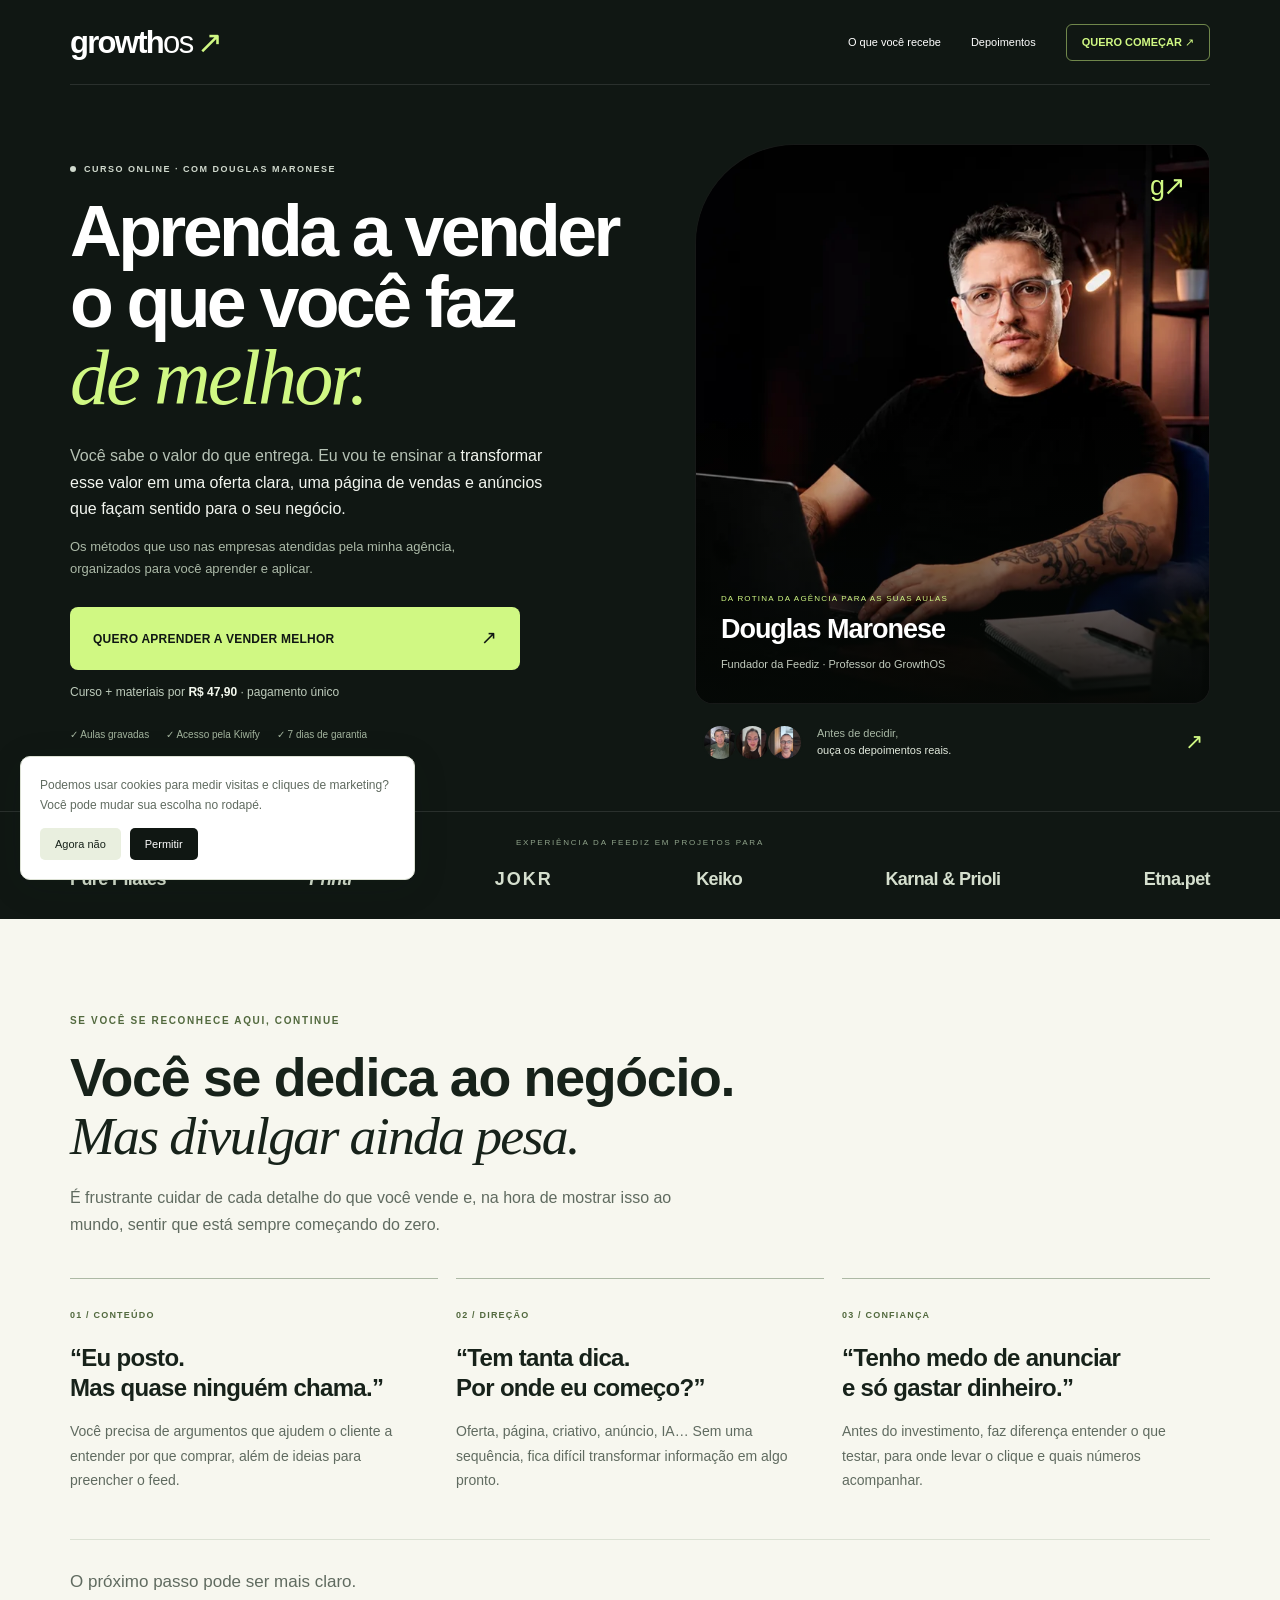
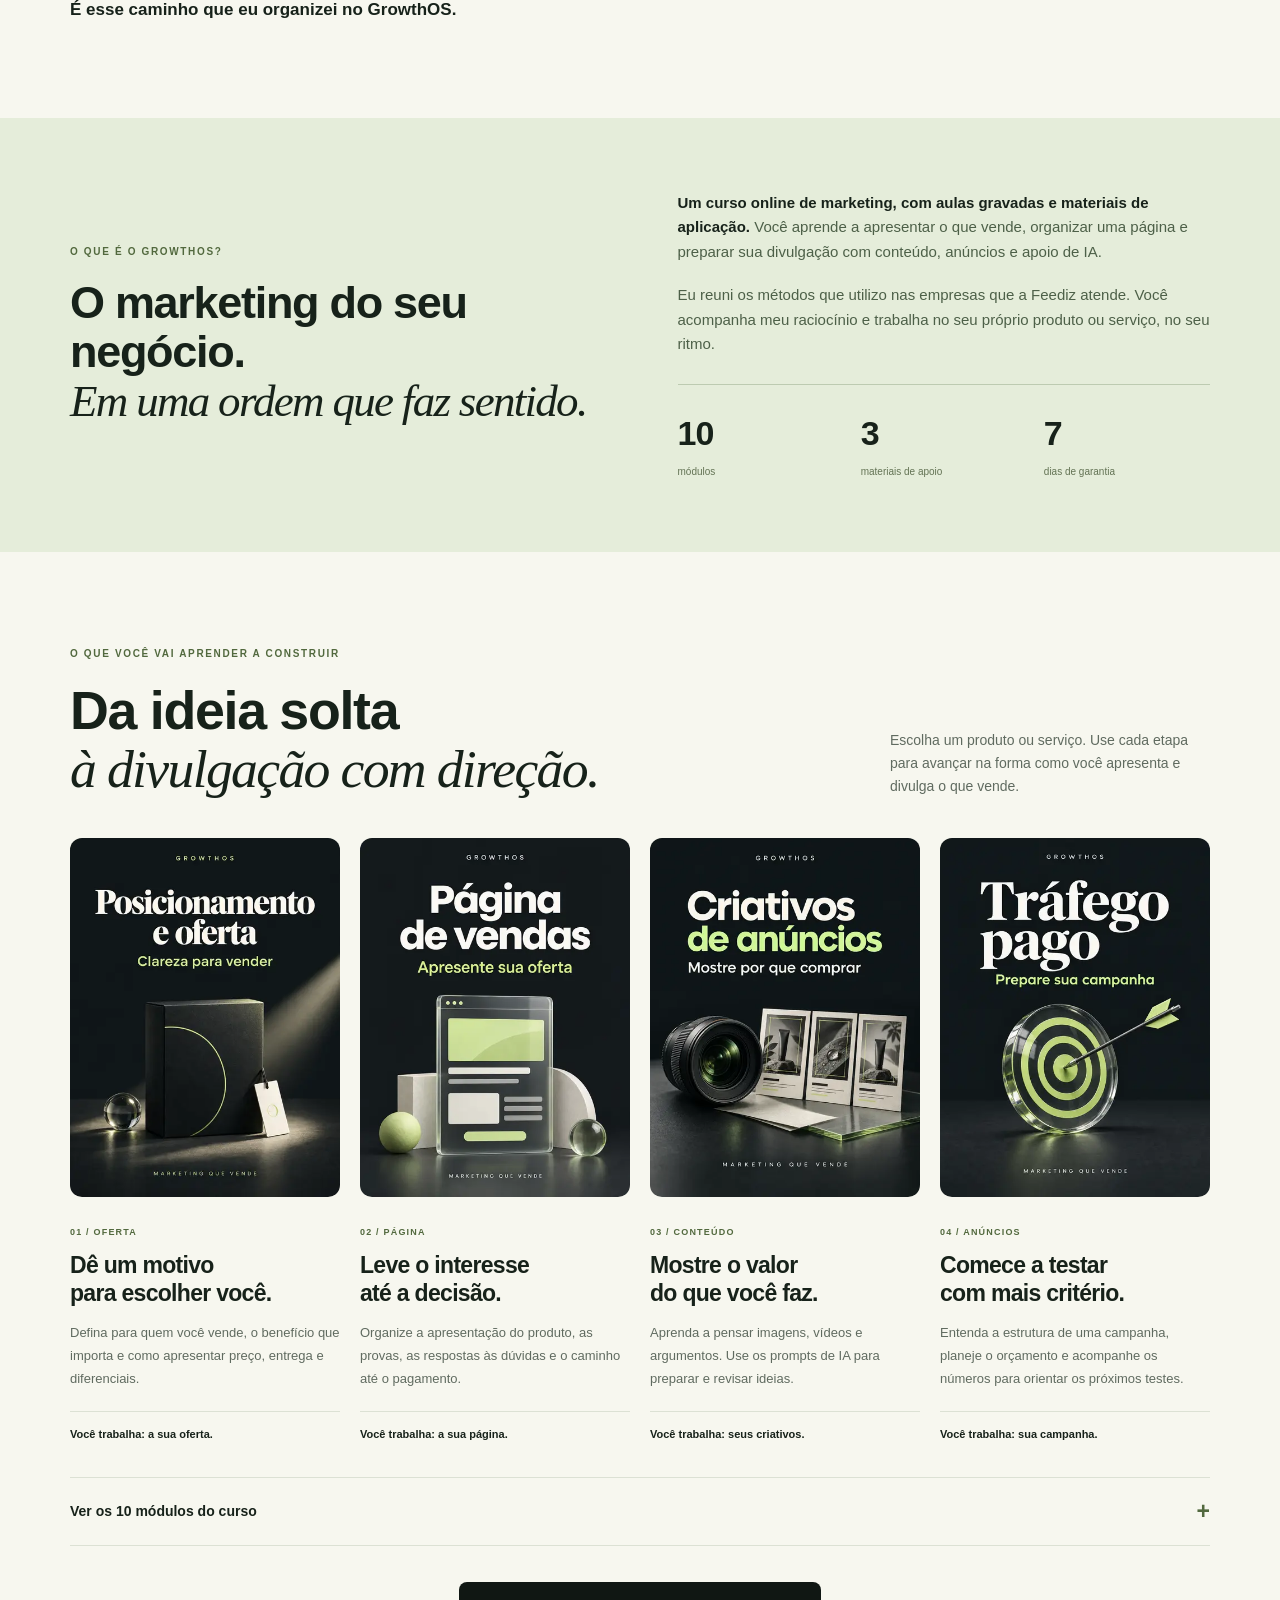
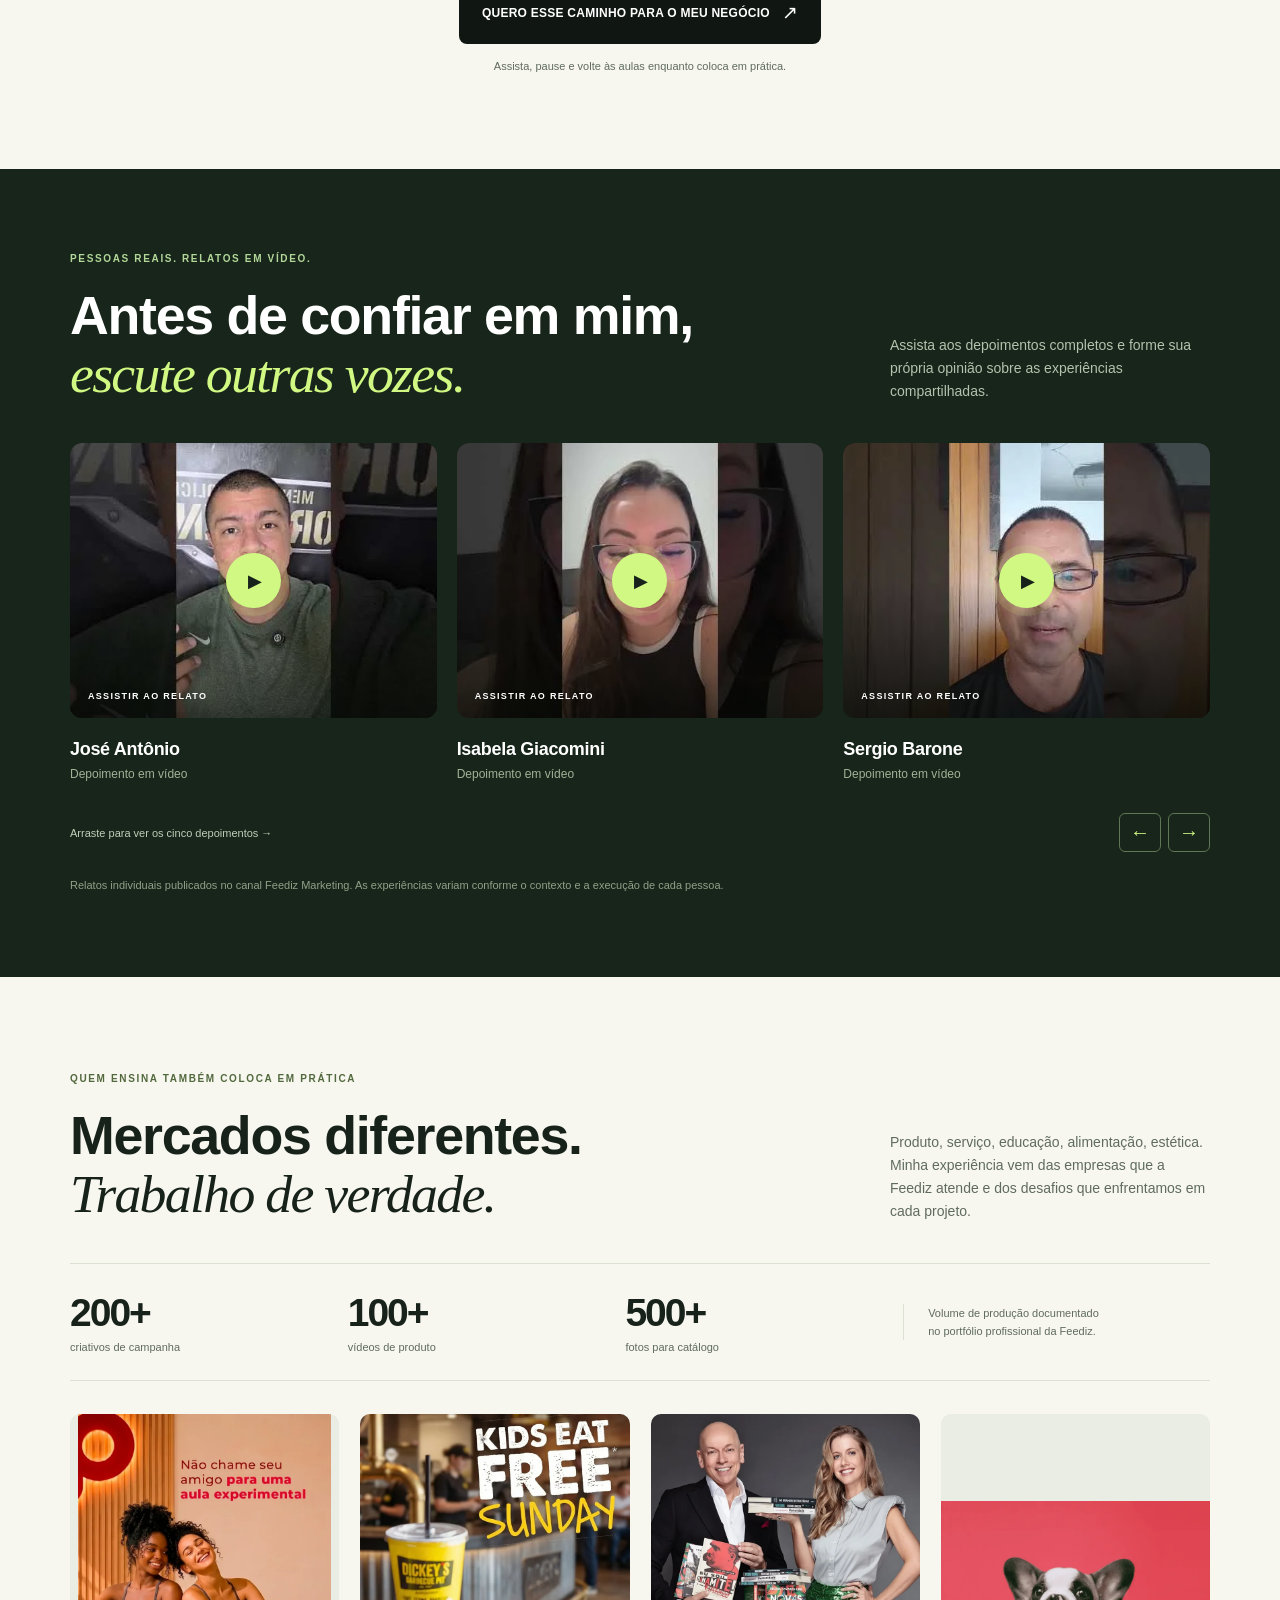
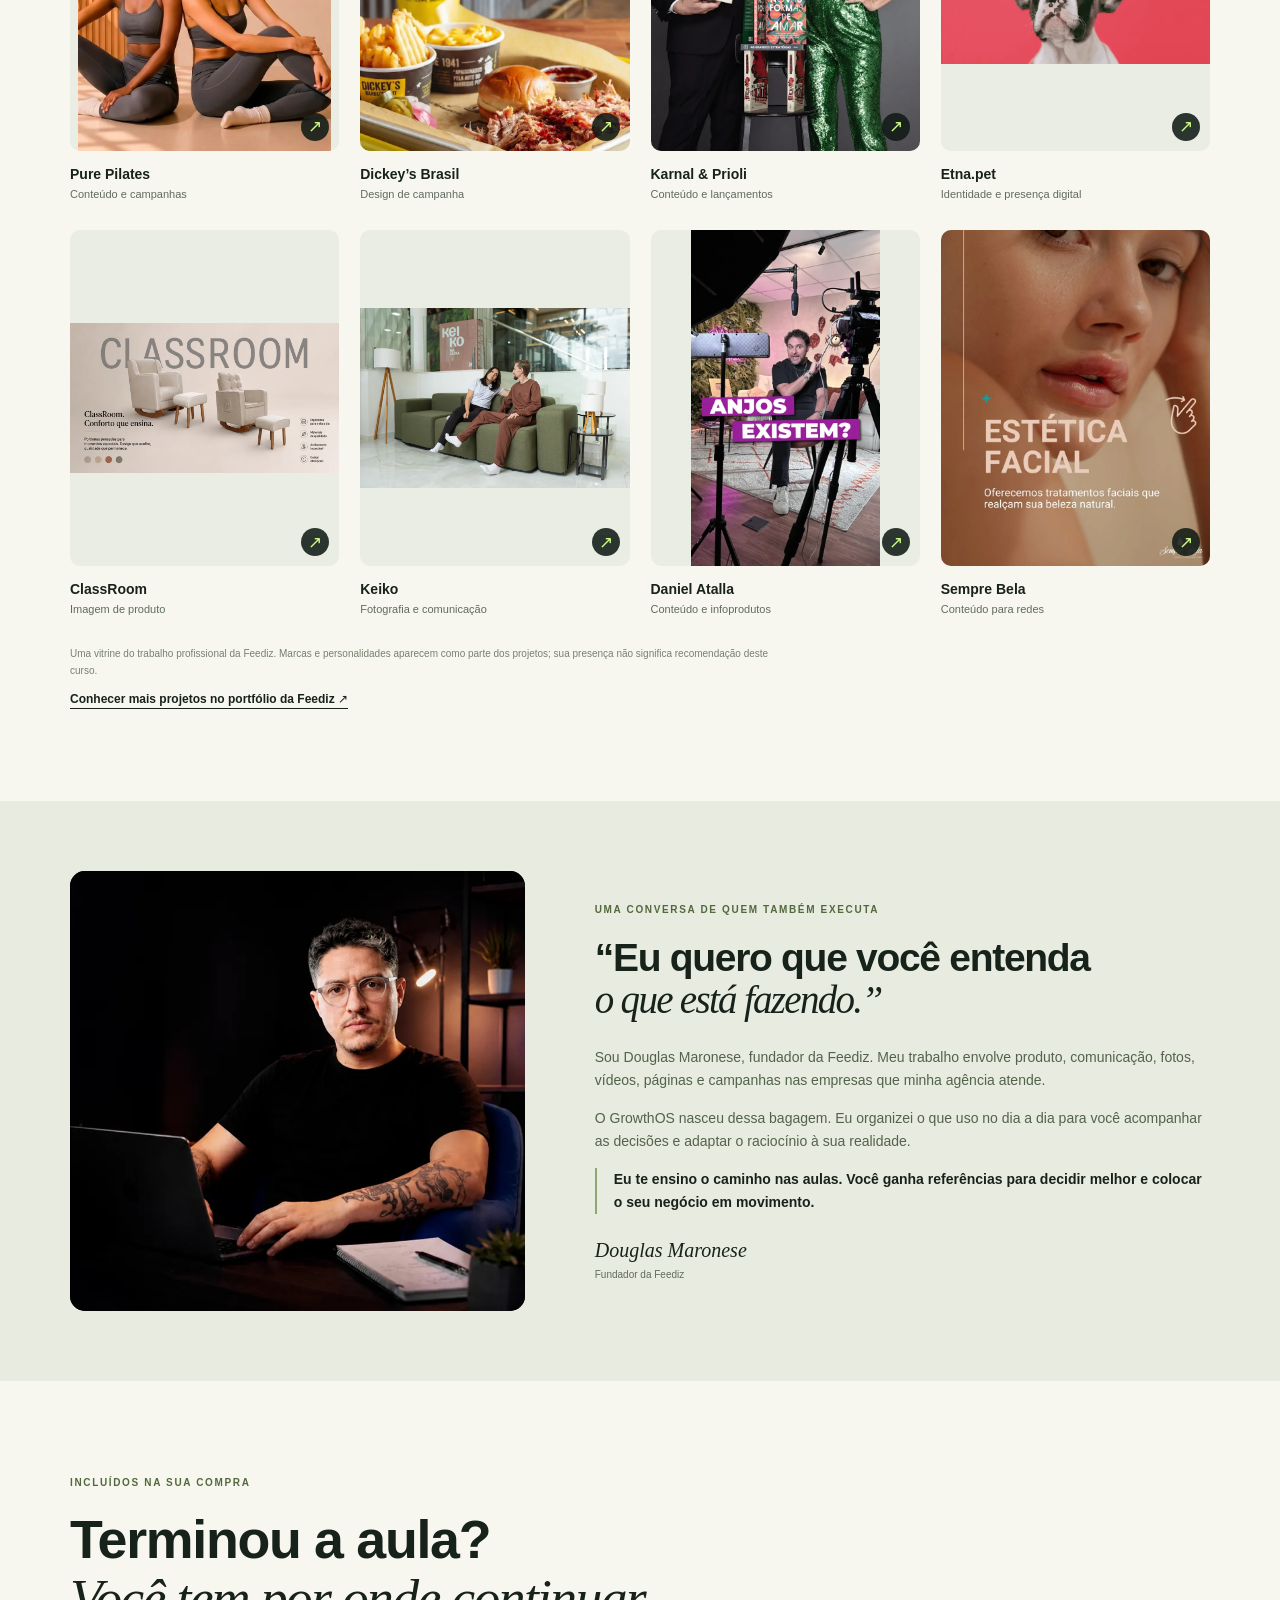
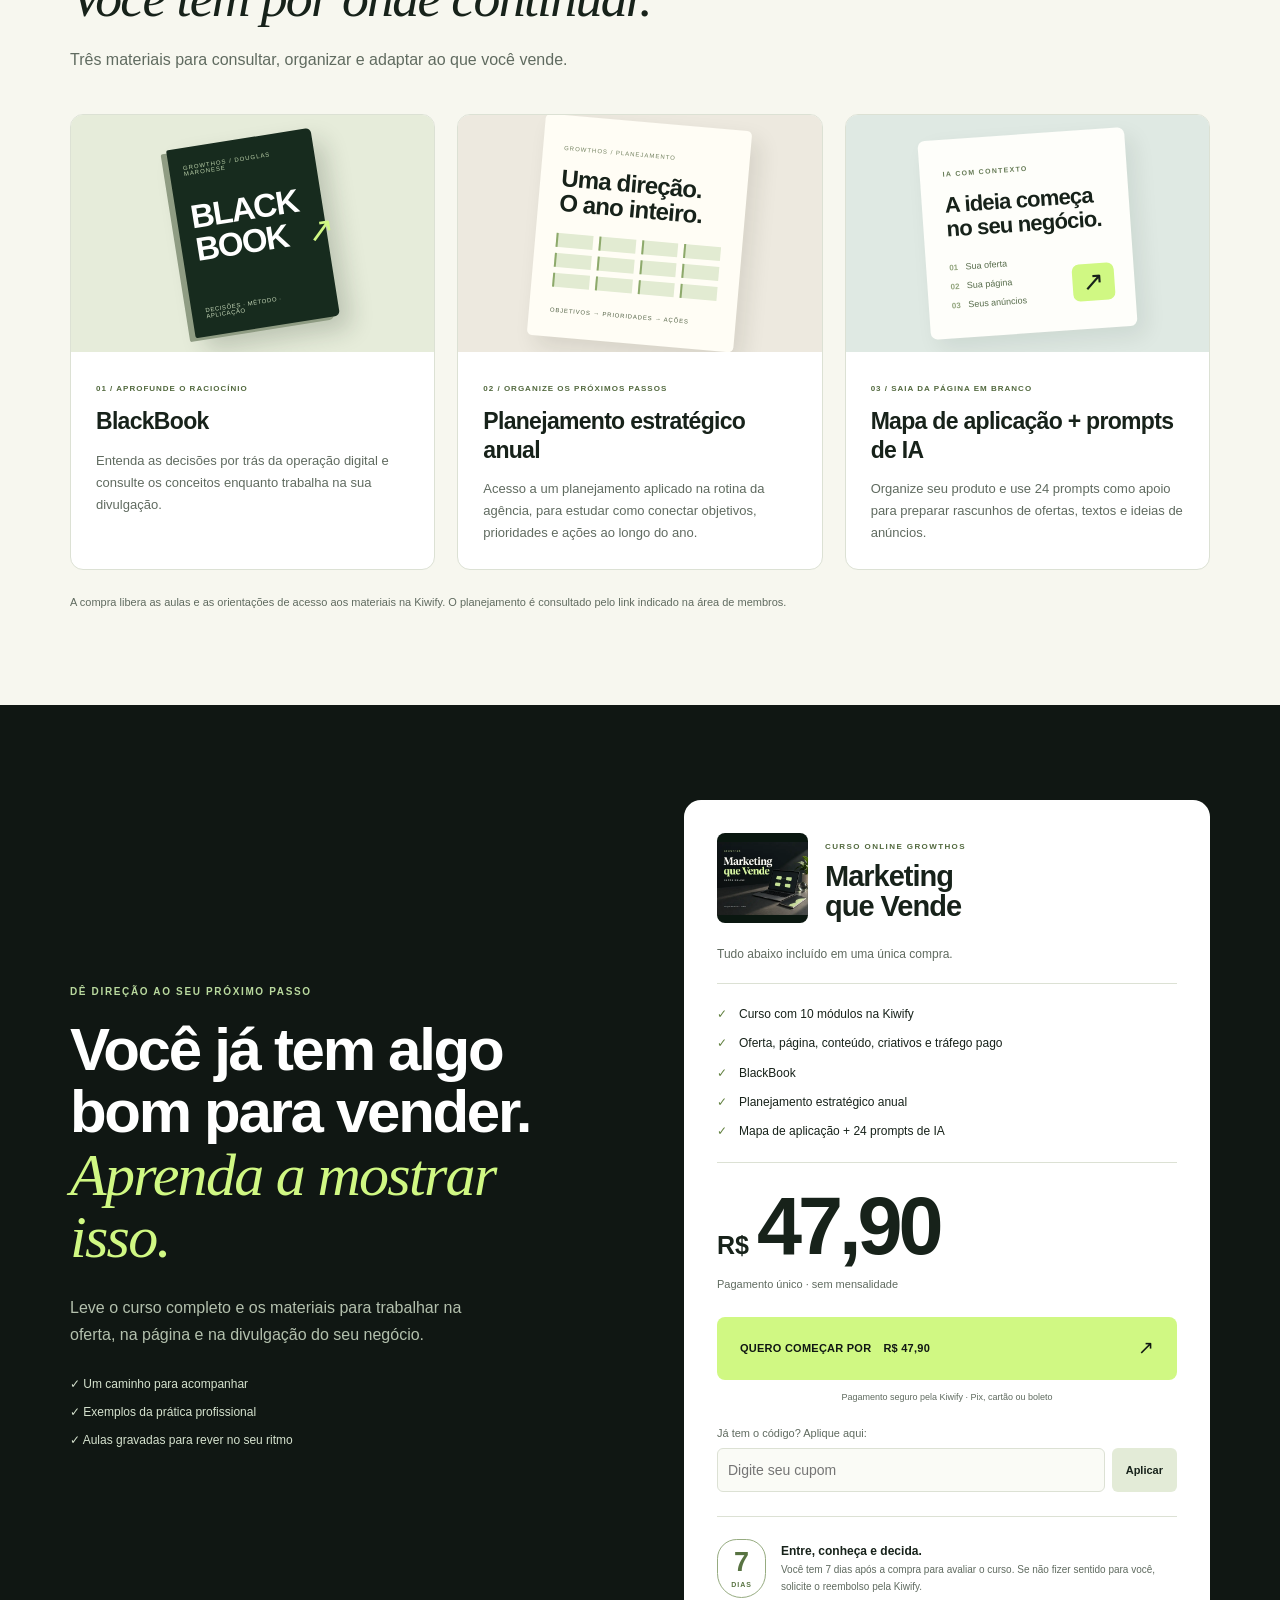
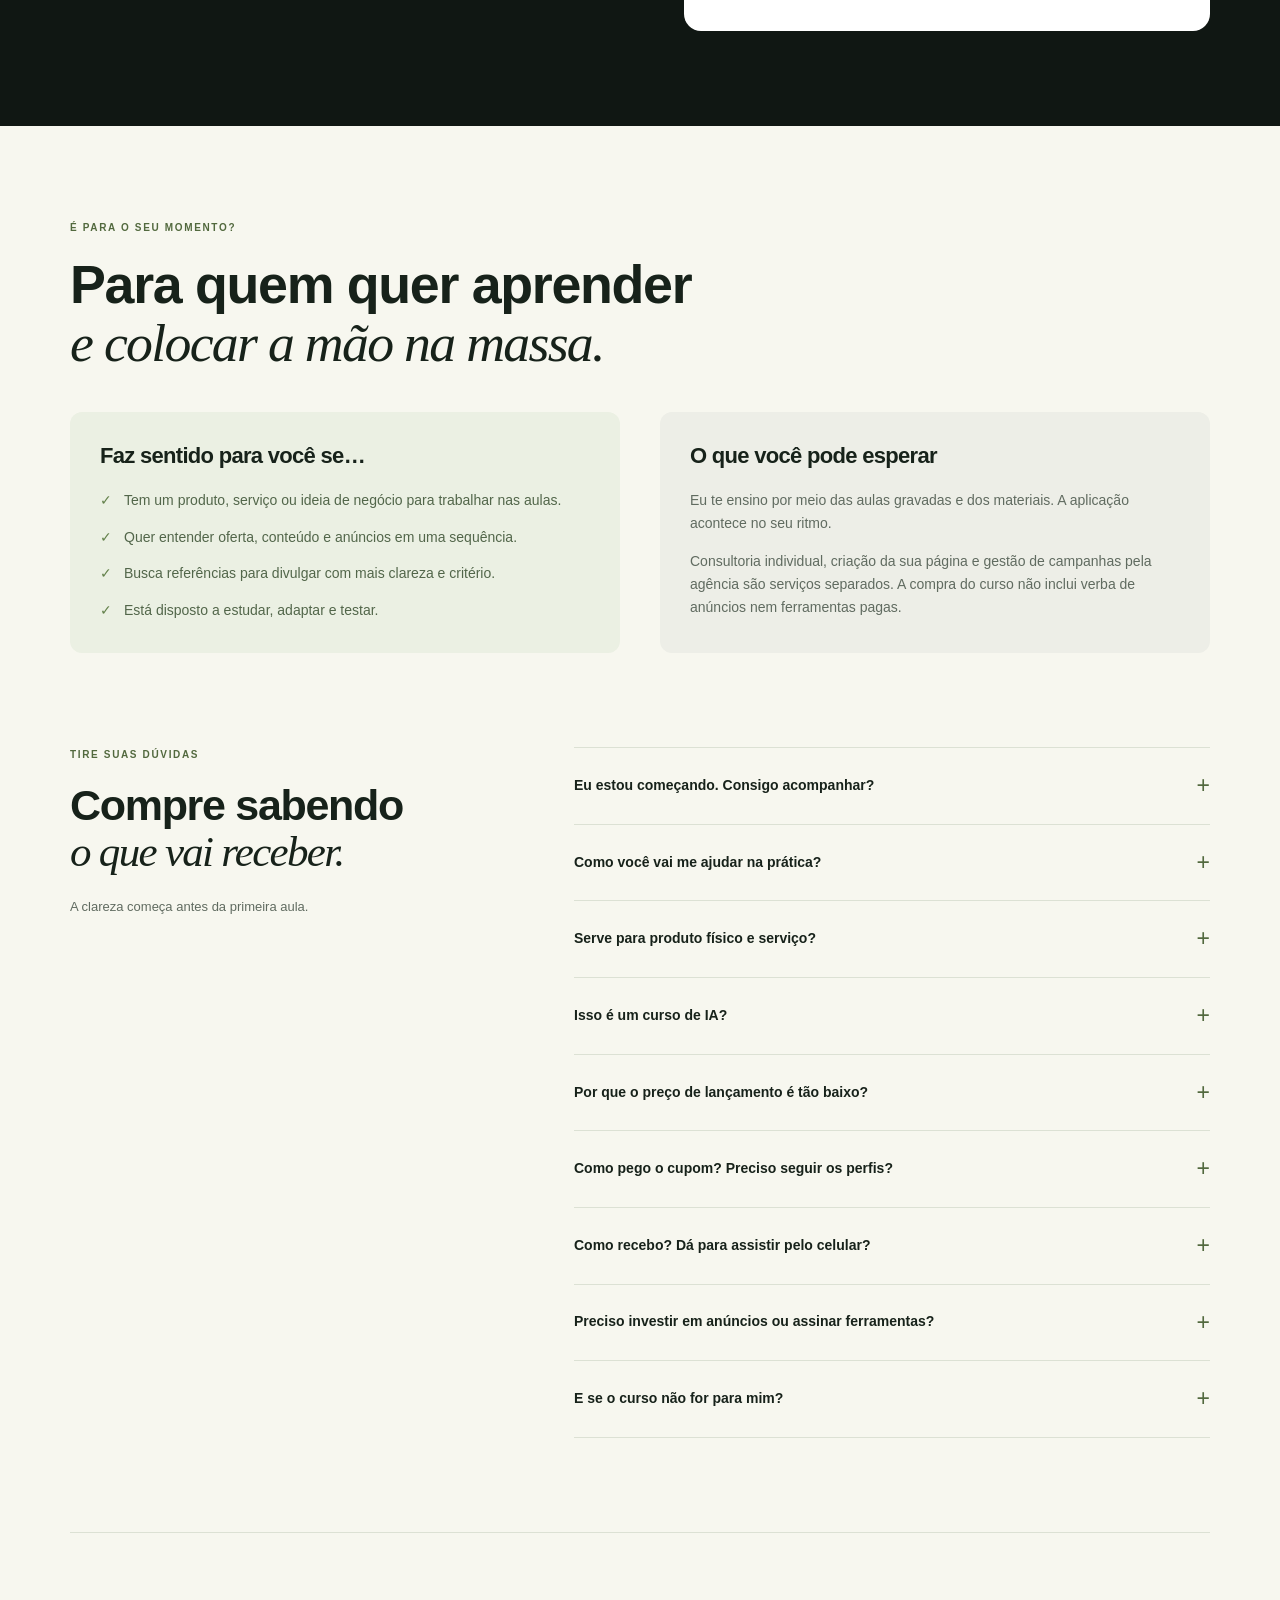
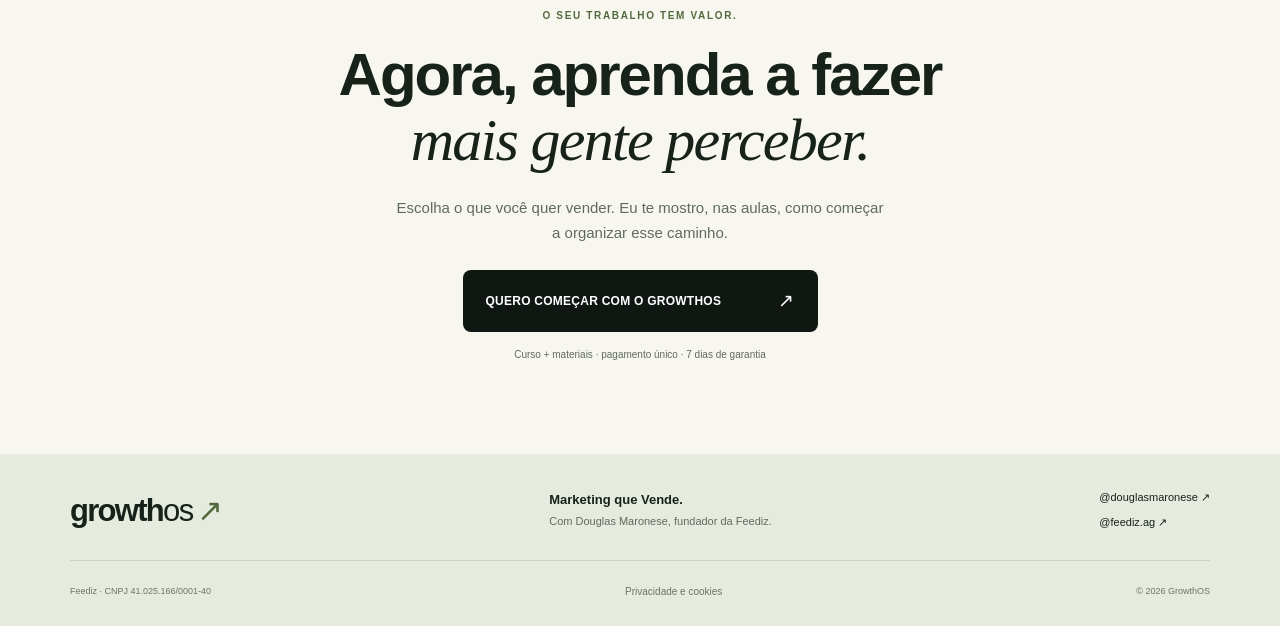
==== index.html @ 3c6d8241 "Refina oferta GrowthOS, restaura depoimentos e amplia portfólio sem expor faturamento" ====
<!doctype html>
<html lang="pt-BR">
<head>
  <meta charset="utf-8">
  <meta name="viewport" content="width=device-width,initial-scale=1,viewport-fit=cover">
  <title>GrowthOS — Marketing que Vende | Douglas Maronese</title>
  <meta name="description" content="Aprenda a vender o que você faz de melhor. Curso de marketing com Douglas Maronese: oferta, página de vendas, criativos, tráfego pago e materiais com IA.">
  <meta name="theme-color" content="#101713">
  <meta property="og:type" content="website"><meta property="og:locale" content="pt_BR">
  <meta property="og:title" content="Aprenda a vender o que você faz de melhor.">
  <meta property="og:description" content="GrowthOS: os métodos que aplico nas empresas atendidas pela Feediz, organizados em aulas e materiais para o seu negócio. Com Douglas Maronese.">
  <meta property="og:image" content="https://www.douglasmaronese.com.br/assets/douglas.webp">
  <meta property="og:url" content="https://www.douglasmaronese.com.br/">
  <link rel="canonical" href="https://www.douglasmaronese.com.br/">
  <meta name="facebook-domain-verification" content="lyiw5uu4h4sh9girc56siio1qasc12">
  <link rel="icon" type="image/svg+xml" href="assets/mark.svg">
  <link rel="stylesheet" href="style.css?v=20260914b">
  <script src="config.js?v=20260914b" defer></script><script src="app.js?v=20260914b" defer></script>
</head>
<body>
<a class="skip" href="#conteudo">Pular para o conteúdo</a>
<div class="launch-bar" data-promo-available hidden><div class="wrap"><span><i></i> LANÇAMENTO GROWTHOS</span><button data-get-coupon>63% de desconto com cupom · até <span data-promo-date>21/09/2026</span> <b>↗</b></button></div></div>
<main id="conteudo"><div class="hero-shell">
<header class="header wrap"><a class="brand" href="#conteudo" aria-label="GrowthOS, início">growth<span>os</span><i>↗</i></a><nav aria-label="Principal"><a href="#aulas">O que você recebe</a><a href="#depoimentos">Depoimentos</a><a class="nav-cta" href="#oferta">QUERO COMEÇAR ↗</a></nav></header>
<section class="hero wrap" aria-labelledby="hero-title">
  <div id="hero-copy" class="hero-copy"><p class="eyebrow"><span class="dot"></span> CURSO ONLINE · COM DOUGLAS MARONESE</p><h1 id="hero-title">Aprenda a vender<br>o que você faz<br><em>de melhor.</em></h1><p class="hero-description">Você sabe o valor do que entrega. Eu vou te ensinar a <strong>transformar esse valor em uma oferta clara, uma página de vendas e anúncios que façam sentido para o seu negócio.</strong></p><p class="hero-method">Os métodos que uso nas empresas atendidas pela minha agência, organizados para você aprender e aplicar.</p><a class="button button-lime" href="#oferta">QUERO APRENDER A VENDER MELHOR <span aria-hidden="true">↗</span></a><p class="hero-price">Curso + materiais por <strong class="price">R$ 47,90</strong> · pagamento único</p><button class="coupon-link" data-get-coupon data-promo-unapplied hidden>Quero pegar o cupom e pagar <span data-discount-price>R$ 17,72</span> ↗</button><div class="hero-trust"><span>✓ Aulas gravadas</span><span>✓ Acesso pela Kiwify</span><span>✓ 7 dias de garantia</span></div></div>
  <div class="hero-visual"><figure class="teacher-poster"><img src="assets/douglas.webp" width="1500" height="756" fetchpriority="high" alt="Douglas Maronese, fundador da Feediz e professor do GrowthOS, em seu ambiente de trabalho"><figcaption><span>DA ROTINA DA AGÊNCIA PARA AS SUAS AULAS</span><strong>Douglas Maronese</strong><small>Fundador da Feediz · Professor do GrowthOS</small></figcaption><span class="poster-mark" aria-hidden="true">g↗</span></figure><a class="hero-testimonials" href="#depoimentos"><span class="avatar-stack"><img src="assets/depo-Z44EnyTnUDY.webp" alt="" width="480" height="360"><img src="assets/depo-0084bYulTM4.webp" alt="" width="480" height="360"><img src="assets/depo-vipSdIdimD4.webp" alt="" width="480" height="360"></span><span>Antes de decidir,<br><strong>ouça os depoimentos reais.</strong></span><b aria-hidden="true">↗</b></a></div>
</section>
<div class="brand-strip"><div class="wrap"><p>EXPERIÊNCIA DA FEEDIZ EM PROJETOS PARA</p><div class="brand-names"><span>Pure Pilates</span><span>Printi</span><span>JOKR</span><span>Keiko</span><span>Karnal &amp; Prioli</span><span>Etna.pet</span></div></div></div>
</div>
<section class="section wrap pain-section" aria-labelledby="pain-title"><div class="section-heading"><p class="eyebrow">SE VOCÊ SE RECONHECE AQUI, CONTINUE</p><h2 id="pain-title">Você se dedica ao negócio.<br><em>Mas divulgar ainda pesa.</em></h2><p>É frustrante cuidar de cada detalhe do que você vende e, na hora de mostrar isso ao mundo, sentir que está sempre começando do zero.</p></div><div class="pain-grid"><article><span>01 / CONTEÚDO</span><h3>“Eu posto.<br>Mas quase ninguém chama.”</h3><p>Você precisa de argumentos que ajudem o cliente a entender por que comprar, além de ideias para preencher o feed.</p></article><article><span>02 / DIREÇÃO</span><h3>“Tem tanta dica.<br>Por onde eu começo?”</h3><p>Oferta, página, criativo, anúncio, IA… Sem uma sequência, fica difícil transformar informação em algo pronto.</p></article><article><span>03 / CONFIANÇA</span><h3>“Tenho medo de anunciar<br>e só gastar dinheiro.”</h3><p>Antes do investimento, faz diferença entender o que testar, para onde levar o clique e quais números acompanhar.</p></article></div><p class="pain-close">O próximo passo pode ser mais claro.<br><strong>É esse caminho que eu organizei no GrowthOS.</strong></p></section>
<section class="method-section"><div class="wrap method-layout"><div><p class="eyebrow">O QUE É O GROWTHOS?</p><h2>O marketing do seu negócio.<br><em>Em uma ordem que faz sentido.</em></h2></div><div class="method-copy"><p><strong>Um curso online de marketing, com aulas gravadas e materiais de aplicação.</strong> Você aprende a apresentar o que vende, organizar uma página e preparar sua divulgação com conteúdo, anúncios e apoio de IA.</p><p>Eu reuni os métodos que utilizo nas empresas que a Feediz atende. Você acompanha meu raciocínio e trabalha no seu próprio produto ou serviço, no seu ritmo.</p><div class="method-facts"><span><strong>10</strong> módulos</span><span><strong>3</strong> materiais de apoio</span><span><strong>7</strong> dias de garantia</span></div></div></div></section>
<section class="section wrap" id="aulas" aria-labelledby="learning-title"><div class="section-heading row-heading"><div><p class="eyebrow">O QUE VOCÊ VAI APRENDER A CONSTRUIR</p><h2 id="learning-title">Da ideia solta<br><em>à divulgação com direção.</em></h2></div><p>Escolha um produto ou serviço. Use cada etapa para avançar na forma como você apresenta e divulga o que vende.</p></div>
<div class="learning-grid">
<article class="learning-card"><img src="assets/oferta.webp" width="482" height="640" alt="Módulo Posicionamento e oferta" loading="lazy"><div><span class="step">01 / OFERTA</span><h3>Dê um motivo<br>para escolher você.</h3><p>Defina para quem você vende, o benefício que importa e como apresentar preço, entrega e diferenciais.</p><strong class="deliverable">Você trabalha: a sua oferta.</strong></div></article>
<article class="learning-card"><img src="assets/pagina.webp" width="482" height="640" alt="Módulo Página de vendas" loading="lazy"><div><span class="step">02 / PÁGINA</span><h3>Leve o interesse<br>até a decisão.</h3><p>Organize a apresentação do produto, as provas, as respostas às dúvidas e o caminho até o pagamento.</p><strong class="deliverable">Você trabalha: a sua página.</strong></div></article>
<article class="learning-card"><img src="assets/criativos.webp" width="482" height="640" alt="Módulo Criativos de anúncios" loading="lazy"><div><span class="step">03 / CONTEÚDO</span><h3>Mostre o valor<br>do que você faz.</h3><p>Aprenda a pensar imagens, vídeos e argumentos. Use os prompts de IA para preparar e revisar ideias.</p><strong class="deliverable">Você trabalha: seus criativos.</strong></div></article>
<article class="learning-card"><img src="assets/trafego.webp" width="482" height="640" alt="Módulo Tráfego pago" loading="lazy"><div><span class="step">04 / ANÚNCIOS</span><h3>Comece a testar<br>com mais critério.</h3><p>Entenda a estrutura de uma campanha, planeje o orçamento e acompanhe os números para orientar os próximos testes.</p><strong class="deliverable">Você trabalha: sua campanha.</strong></div></article>
</div>
<details class="full-curriculum"><summary>Ver os 10 módulos do curso <span>+</span></summary><ol><li>Comece aqui — curso e materiais incluídos</li><li>Fundamentos e trajetória</li><li>Posicionamento e oferta</li><li>Criação de produto digital</li><li>Página de vendas</li><li>Conteúdo para redes sociais</li><li>Criativos de anúncios</li><li>Tráfego pago</li><li>Operação e crescimento</li><li>Execução e consistência</li></ol></details><div class="section-cta"><a class="button button-dark" href="#oferta">QUERO ESSE CAMINHO PARA O MEU NEGÓCIO <span>↗</span></a><p>Assista, pause e volte às aulas enquanto coloca em prática.</p></div></section>
<section class="testimonials-section" id="depoimentos" aria-labelledby="testimonials-title"><div class="wrap"><div class="section-heading row-heading"><div><p class="eyebrow">PESSOAS REAIS. RELATOS EM VÍDEO.</p><h2 id="testimonials-title">Antes de confiar em mim,<br><em>escute outras vozes.</em></h2></div><p>Assista aos depoimentos completos e forme sua própria opinião sobre as experiências compartilhadas.</p></div><div class="testimonial-rail" aria-label="Depoimentos em vídeo"><article class="testimonial-card"><a class="video-button" href="https://www.youtube.com/watch?v=Z44EnyTnUDY" data-video="Z44EnyTnUDY" data-video-name="José Antônio" aria-label="Assistir ao depoimento de José Antônio"><img src="assets/depo-Z44EnyTnUDY.webp" width="480" height="360" alt="José Antônio no vídeo de seu depoimento" loading="lazy"><span class="play" aria-hidden="true">▶</span><span class="video-label">ASSISTIR AO RELATO</span></a><h3>José Antônio</h3><p>Depoimento em vídeo</p></article>
<article class="testimonial-card"><a class="video-button" href="https://www.youtube.com/watch?v=0084bYulTM4" data-video="0084bYulTM4" data-video-name="Isabela Giacomini" aria-label="Assistir ao depoimento de Isabela Giacomini"><img src="assets/depo-0084bYulTM4.webp" width="480" height="360" alt="Isabela Giacomini no vídeo de seu depoimento" loading="lazy"><span class="play" aria-hidden="true">▶</span><span class="video-label">ASSISTIR AO RELATO</span></a><h3>Isabela Giacomini</h3><p>Depoimento em vídeo</p></article>
<article class="testimonial-card"><a class="video-button" href="https://www.youtube.com/watch?v=vipSdIdimD4" data-video="vipSdIdimD4" data-video-name="Sergio Barone" aria-label="Assistir ao depoimento de Sergio Barone"><img src="assets/depo-vipSdIdimD4.webp" width="480" height="360" alt="Sergio Barone no vídeo de seu depoimento" loading="lazy"><span class="play" aria-hidden="true">▶</span><span class="video-label">ASSISTIR AO RELATO</span></a><h3>Sergio Barone</h3><p>Depoimento em vídeo</p></article>
<article class="testimonial-card"><a class="video-button" href="https://www.youtube.com/watch?v=1gv34vINJhg" data-video="1gv34vINJhg" data-video-name="Lucas Mancini" aria-label="Assistir ao depoimento de Lucas Mancini"><img src="assets/depo-1gv34vINJhg.webp" width="480" height="360" alt="Lucas Mancini no vídeo de seu depoimento" loading="lazy"><span class="play" aria-hidden="true">▶</span><span class="video-label">ASSISTIR AO RELATO</span></a><h3>Lucas Mancini</h3><p>Depoimento em vídeo</p></article>
<article class="testimonial-card"><a class="video-button" href="https://www.youtube.com/watch?v=Yi520kPzUoQ" data-video="Yi520kPzUoQ" data-video-name="Isabela Oliveira" aria-label="Assistir ao depoimento de Isabela Oliveira"><img src="assets/depo-Yi520kPzUoQ.webp" width="480" height="360" alt="Isabela Oliveira no vídeo de seu depoimento" loading="lazy"><span class="play" aria-hidden="true">▶</span><span class="video-label">ASSISTIR AO RELATO</span></a><h3>Isabela Oliveira</h3><p>Depoimento em vídeo</p></article></div><div class="rail-footer"><p>Arraste para ver os cinco depoimentos →</p><div><button data-scroll-rail="-1" aria-label="Depoimentos anteriores">←</button><button data-scroll-rail="1" aria-label="Próximos depoimentos">→</button></div></div><p class="fine-print">Relatos individuais publicados no canal Feediz Marketing. As experiências variam conforme o contexto e a execução de cada pessoa.</p></div></section>
<section class="section wrap portfolio-section" id="experiencia" aria-labelledby="portfolio-title"><div class="section-heading row-heading"><div><p class="eyebrow">QUEM ENSINA TAMBÉM COLOCA EM PRÁTICA</p><h2 id="portfolio-title">Mercados diferentes.<br><em>Trabalho de verdade.</em></h2></div><p>Produto, serviço, educação, alimentação, estética. Minha experiência vem das empresas que a Feediz atende e dos desafios que enfrentamos em cada projeto.</p></div><div class="production-metrics"><div><strong>200+</strong><span>criativos de campanha</span></div><div><strong>100+</strong><span>vídeos de produto</span></div><div><strong>500+</strong><span>fotos para catálogo</span></div><p>Volume de produção documentado<br>no portfólio profissional da Feediz.</p></div><div class="portfolio-grid"><figure class="portfolio-card"><button class="portfolio-image" data-image="assets/case-pure.webp" data-caption="Campanha de aula experimental para Pure Pilates" aria-label="Ampliar trabalho: Pure Pilates"><img src="assets/case-pure.webp" alt="Campanha de aula experimental para Pure Pilates" width="800" height="1000" loading="lazy"><span aria-hidden="true">↗</span></button><figcaption><strong>Pure Pilates</strong><span>Conteúdo e campanhas</span></figcaption></figure>
<figure class="portfolio-card"><button class="portfolio-image" data-image="assets/case-dickeys.webp" data-caption="Criativo de campanha para Dickey’s Brasil" aria-label="Ampliar trabalho: Dickey’s Brasil"><img src="assets/case-dickeys.webp" alt="Criativo de campanha para Dickey’s Brasil" width="800" height="1000" loading="lazy"><span aria-hidden="true">↗</span></button><figcaption><strong>Dickey’s Brasil</strong><span>Design de campanha</span></figcaption></figure>
<figure class="portfolio-card"><button class="portfolio-image" data-image="assets/case-clube.webp" data-caption="Peça do Clube do Livro com Leandro Karnal e Gabriela Prioli" aria-label="Ampliar trabalho: Karnal &amp; Prioli"><img src="assets/case-clube.webp" alt="Peça do Clube do Livro com Leandro Karnal e Gabriela Prioli" width="800" height="1000" loading="lazy"><span aria-hidden="true">↗</span></button><figcaption><strong>Karnal & Prioli</strong><span>Conteúdo e lançamentos</span></figcaption></figure>
<figure class="portfolio-card"><button class="portfolio-image" data-image="assets/case-etna.webp" data-caption="Imagem do projeto de identidade e presença digital da Etna.pet" aria-label="Ampliar trabalho: Etna.pet"><img src="assets/case-etna.webp" alt="Imagem do projeto de identidade e presença digital da Etna.pet" width="800" height="1000" loading="lazy"><span aria-hidden="true">↗</span></button><figcaption><strong>Etna.pet</strong><span>Identidade e presença digital</span></figcaption></figure>
<figure class="portfolio-card"><button class="portfolio-image" data-image="assets/case-classroom.webp" data-caption="Produtos ClassRoom apresentados em uma peça do portfólio Feediz" aria-label="Ampliar trabalho: ClassRoom"><img src="assets/case-classroom.webp" alt="Produtos ClassRoom apresentados em uma peça do portfólio Feediz" width="800" height="1000" loading="lazy"><span aria-hidden="true">↗</span></button><figcaption><strong>ClassRoom</strong><span>Imagem de produto</span></figcaption></figure>
<figure class="portfolio-card"><button class="portfolio-image" data-image="assets/case-keiko.webp" data-caption="Produção fotográfica da Feediz para Keiko com modelos no sofá" aria-label="Ampliar trabalho: Keiko"><img src="assets/case-keiko.webp" alt="Produção fotográfica da Feediz para Keiko com modelos no sofá" width="800" height="1000" loading="lazy"><span aria-hidden="true">↗</span></button><figcaption><strong>Keiko</strong><span>Fotografia e comunicação</span></figcaption></figure>
<figure class="portfolio-card"><button class="portfolio-image" data-image="assets/case-atalla.webp" data-caption="Peça de conteúdo para Daniel Atalla" aria-label="Ampliar trabalho: Daniel Atalla"><img src="assets/case-atalla.webp" alt="Peça de conteúdo para Daniel Atalla" width="800" height="1000" loading="lazy"><span aria-hidden="true">↗</span></button><figcaption><strong>Daniel Atalla</strong><span>Conteúdo e infoprodutos</span></figcaption></figure>
<figure class="portfolio-card"><button class="portfolio-image" data-image="assets/case-bela.webp" data-caption="Peça de comunicação de estética para Sempre Bela" aria-label="Ampliar trabalho: Sempre Bela"><img src="assets/case-bela.webp" alt="Peça de comunicação de estética para Sempre Bela" width="800" height="1000" loading="lazy"><span aria-hidden="true">↗</span></button><figcaption><strong>Sempre Bela</strong><span>Conteúdo para redes</span></figcaption></figure></div><p class="portfolio-context">Uma vitrine do trabalho profissional da Feediz. Marcas e personalidades aparecem como parte dos projetos; sua presença não significa recomendação deste curso.</p><a class="text-link" href="https://www.feediz.com.br/cases/" target="_blank" rel="noopener noreferrer">Conhecer mais projetos no portfólio da Feediz ↗</a></section>
<section class="founder-section"><div class="wrap founder-layout"><div class="founder-photo"><img src="assets/douglas.webp" width="1500" height="756" alt="Douglas Maronese, fundador da Feediz" loading="lazy"></div><div><p class="eyebrow">UMA CONVERSA DE QUEM TAMBÉM EXECUTA</p><h2>“Eu quero que você entenda<br><em>o que está fazendo.”</em></h2><p>Sou Douglas Maronese, fundador da Feediz. Meu trabalho envolve produto, comunicação, fotos, vídeos, páginas e campanhas nas empresas que minha agência atende.</p><p>O GrowthOS nasceu dessa bagagem. Eu organizei o que uso no dia a dia para você acompanhar as decisões e adaptar o raciocínio à sua realidade.</p><p class="founder-emphasis">Eu te ensino o caminho nas aulas. Você ganha referências para decidir melhor e colocar o seu negócio em movimento.</p><span class="signature">Douglas Maronese <small>Fundador da Feediz</small></span></div></div></section>
<section class="section wrap" id="materiais" aria-labelledby="materials-title"><div class="section-heading"><p class="eyebrow">INCLUÍDOS NA SUA COMPRA</p><h2 id="materials-title">Terminou a aula?<br><em>Você tem por onde continuar.</em></h2><p>Três materiais para consultar, organizar e adaptar ao que você vende.</p></div><div class="materials-grid"><article class="material-card"><div class="material-art book-art" aria-hidden="true"><div class="mini-book"><span>GROWTHOS / DOUGLAS MARONESE</span><strong>BLACK<br>BOOK<span>↗</span></strong><small>DECISÕES · MÉTODO · APLICAÇÃO</small></div></div><div class="material-copy"><span>01 / APROFUNDE O RACIOCÍNIO</span><h3>BlackBook</h3><p>Entenda as decisões por trás da operação digital e consulte os conceitos enquanto trabalha na sua divulgação.</p></div></article><article class="material-card"><div class="material-art plan-art" aria-hidden="true"><div class="mini-plan"><small>GROWTHOS / PLANEJAMENTO</small><strong>Uma direção.<br>O ano inteiro.</strong><div class="plan-grid"><i></i><i></i><i></i><i></i><i></i><i></i><i></i><i></i><i></i><i></i><i></i><i></i></div><span>OBJETIVOS → PRIORIDADES → AÇÕES</span></div></div><div class="material-copy"><span>02 / ORGANIZE OS PRÓXIMOS PASSOS</span><h3>Planejamento estratégico anual</h3><p>Acesso a um planejamento aplicado na rotina da agência, para estudar como conectar objetivos, prioridades e ações ao longo do ano.</p></div></article><article class="material-card"><div class="material-art ai-art" aria-hidden="true"><div class="ai-sheet"><span>IA COM CONTEXTO</span><strong>A ideia começa<br>no seu negócio.</strong><p><b>01</b> Sua oferta<br><b>02</b> Sua página<br><b>03</b> Seus anúncios</p><i>↗</i></div></div><div class="material-copy"><span>03 / SAIA DA PÁGINA EM BRANCO</span><h3>Mapa de aplicação + prompts de IA</h3><p>Organize seu produto e use 24 prompts como apoio para preparar rascunhos de ofertas, textos e ideias de anúncios.</p></div></article></div><p class="materials-note">A compra libera as aulas e as orientações de acesso aos materiais na Kiwify. O planejamento é consultado pelo link indicado na área de membros.</p></section>
<section class="offer-section" id="oferta" aria-labelledby="offer-title"><div class="wrap offer-layout"><div class="offer-heading"><p class="eyebrow">DÊ DIREÇÃO AO SEU PRÓXIMO PASSO</p><h2 id="offer-title">Você já tem algo<br>bom para vender.<br><em>Aprenda a mostrar isso.</em></h2><p>Leve o curso completo e os materiais para trabalhar na oferta, na página e na divulgação do seu negócio.</p><div class="offer-checks"><span>✓ Um caminho para acompanhar</span><span>✓ Exemplos da prática profissional</span><span>✓ Aulas gravadas para rever no seu ritmo</span></div><div class="launch-note" data-promo-available hidden><span class="tag">CONDIÇÃO DE LANÇAMENTO</span><h3>Seu cupom vale até <span data-promo-date>21/09/2026</span>.</h3><p>Com FEEDIZ, o curso sai de R$ 47,90 por <strong data-discount-price>R$ 17,72</strong>. Depois do prazo, volta ao preço normal.</p><p class="deadline" data-countdown aria-live="off"></p></div></div><div class="offer-card" id="offer-card"><div class="offer-card-top"><img src="assets/curso-capa.webp" width="640" height="512" alt="Capa do curso GrowthOS — Marketing que Vende" loading="lazy"><div><span>CURSO ONLINE GROWTHOS</span><h3>Marketing<br>que Vende</h3></div></div><p class="offer-sub">Tudo abaixo incluído em uma única compra.</p><ul class="included"><li>Curso com 10 módulos na Kiwify</li><li>Oferta, página, conteúdo, criativos e tráfego pago</li><li>BlackBook</li><li>Planejamento estratégico anual</li><li>Mapa de aplicação + 24 prompts de IA</li></ul><p class="previous-price" data-promo-applied hidden>De <del data-regular-price>R$ 47,90</del> por</p><div class="offer-price"><span>R$</span><strong data-price-number>47,90</strong></div><p class="payment-note">Pagamento único · sem mensalidade</p><p class="promo-caption" data-promo-applied hidden>✓ FEEDIZ aplicado · 63% de desconto</p><button class="button button-lime" data-buy>QUERO COMEÇAR POR <span class="price">R$ 47,90</span> <span aria-hidden="true">↗</span></button><p class="checkout-micro">Pagamento seguro pela Kiwify · Pix, cartão ou boleto</p><button class="coupon-discovery" data-get-coupon data-promo-unapplied hidden><span>Quer a condição de lançamento?</span><strong>Pegue o cupom e pague <span data-discount-price>R$ 17,72</span> ↗</strong></button><form id="coupon-form" class="coupon-form" hidden><label for="coupon-code">Já tem o código? Aplique aqui:</label><div class="coupon-controls"><input id="coupon-code" name="coupon" autocomplete="off" autocapitalize="characters" spellcheck="false" maxlength="30" placeholder="Digite seu cupom" aria-describedby="coupon-message"><button type="submit">Aplicar</button></div><p id="coupon-message" role="status" aria-live="polite"></p><button id="coupon-remove" type="button" hidden>Remover cupom</button></form><div class="guarantee"><div>7<small>DIAS</small></div><p><strong>Entre, conheça e decida.</strong><br>Você tem 7 dias após a compra para avaliar o curso. Se não fizer sentido para você, solicite o reembolso pela Kiwify.</p></div></div></div></section>
<section class="section wrap fit-section"><div class="section-heading"><p class="eyebrow">É PARA O SEU MOMENTO?</p><h2>Para quem quer aprender<br><em>e colocar a mão na massa.</em></h2></div><div class="fit-grid"><article><h3>Faz sentido para você se…</h3><ul><li>Tem um produto, serviço ou ideia de negócio para trabalhar nas aulas.</li><li>Quer entender oferta, conteúdo e anúncios em uma sequência.</li><li>Busca referências para divulgar com mais clareza e critério.</li><li>Está disposto a estudar, adaptar e testar.</li></ul></article><article><h3>O que você pode esperar</h3><p>Eu te ensino por meio das aulas gravadas e dos materiais. A aplicação acontece no seu ritmo.</p><p>Consultoria individual, criação da sua página e gestão de campanhas pela agência são serviços separados. A compra do curso não inclui verba de anúncios nem ferramentas pagas.</p></article></div></section>
<section class="section faq-shell"><div class="wrap faq-layout"><div><p class="eyebrow">TIRE SUAS DÚVIDAS</p><h2>Compre sabendo<br><em>o que vai receber.</em></h2><p>A clareza começa antes da primeira aula.</p></div><div class="faq-list">
<details><summary>Eu estou começando. Consigo acompanhar?<span>+</span></summary><p>O curso reúne fundamentos e etapas de aplicação. Comece por um produto ou serviço e avance pela sequência. As aulas são gravadas: você pode pausar e rever enquanto prepara sua divulgação.</p></details>
<details><summary>Como você vai me ajudar na prática?<span>+</span></summary><p>Eu explico nas aulas como pensar sua oferta, organizar uma página, preparar criativos e começar a anunciar. O BlackBook, o planejamento e o mapa com prompts ajudam a consultar referências e organizar a aplicação. Você executa no seu negócio; não há acompanhamento individual incluído.</p></details>
<details><summary>Serve para produto físico e serviço?<span>+</span></summary><p>Os fundamentos de oferta, conteúdo e anúncios podem ser adaptados aos dois. Parte das aulas também aborda produto digital. Use os exemplos que fizerem sentido para seu mercado, seu público e sua forma de vender.</p></details>
<details><summary>Isso é um curso de IA?<span>+</span></summary><p>É um curso de marketing. A IA entra como ferramenta de apoio: o mapa e os 24 prompts ajudam a preparar ideias e rascunhos de oferta, página e anúncios. Você traz o contexto do negócio e revisa o que a ferramenta gerar.</p></details>
<details><summary>Por que o preço de lançamento é tão baixo?<span>+</span></summary><p>A proposta é facilitar o primeiro acesso ao meu conteúdo. A entrega é digital, com aulas gravadas e materiais, sem consultoria individual. Durante a promoção, o cupom FEEDIZ dá 63% de desconto sobre R$ 47,90. A condição tem prazo definido, mostrado nesta página.</p></details>
<details><summary>Como pego o cupom? Preciso seguir os perfis?<span>+</span></summary><p>Toque em “Pegar o cupom” para encontrar os links de @feediz.ag e @douglasmaronese. Você pode visitar e acompanhar os perfis e depois aplicar FEEDIZ nesta página. Seguir é opcional; não fazemos verificação automática de seguidores. O desconto depende da validade da promoção.</p></details>
<details><summary>Como recebo? Dá para assistir pelo celular?<span>+</span></summary><p>Após a aprovação do pagamento, a Kiwify envia as instruções de acesso ao e-mail informado na compra. Você pode assistir pelo celular. As orientações dos materiais ficam na área de membros; o planejamento abre pelo link indicado. Um computador pode facilitar a criação de páginas e campanhas.</p></details>
<details><summary>Preciso investir em anúncios ou assinar ferramentas?<span>+</span></summary><p>Você pode estudar, organizar sua oferta e preparar suas peças antes de investir. Para executar campanhas, será necessário definir uma verba própria. Hospedagem, ferramentas e mídia paga não estão incluídas no valor do curso.</p></details>
<details><summary>E se o curso não for para mim?<span>+</span></summary><p>Você tem 7 dias a partir da compra para conhecer o conteúdo e solicitar reembolso pela Kiwify. Resultados de vendas dependem do produto, do público, da execução e do investimento; o curso não garante um resultado comercial específico.</p></details>
</div></div></section>
<section class="closing-section wrap"><p class="eyebrow">O SEU TRABALHO TEM VALOR.</p><h2>Agora, aprenda a fazer<br><em>mais gente perceber.</em></h2><p>Escolha o que você quer vender. Eu te mostro, nas aulas, como começar a organizar esse caminho.</p><a class="button button-dark" href="#oferta">QUERO COMEÇAR COM O GROWTHOS <span>↗</span></a><p class="closing-micro">Curso + materiais · pagamento único · 7 dias de garantia</p></section>
</main>
<footer class="footer"><div class="wrap footer-top"><a class="brand" href="#conteudo">growth<span>os</span><i>↗</i></a><p>Marketing que Vende.<br><span>Com Douglas Maronese, fundador da Feediz.</span></p><div><a href="https://www.instagram.com/douglasmaronese/" target="_blank" rel="noopener noreferrer">@douglasmaronese ↗</a><a href="https://www.instagram.com/feediz.ag/" target="_blank" rel="noopener noreferrer">@feediz.ag ↗</a></div></div><div class="wrap footer-bottom"><span>Feediz · CNPJ 41.025.166/0001-40</span><button id="privacy-open">Privacidade e cookies</button><span>© 2026 GrowthOS</span></div></footer>
<div class="mobile-sticky" id="mobile-sticky" hidden><div><small>CURSO + MATERIAIS</small><strong class="price">R$ 47,90</strong></div><a class="button button-lime" href="#oferta">QUERO COMEÇAR ↗</a></div>
<dialog id="coupon-dialog" class="coupon-dialog" aria-labelledby="coupon-title"><button class="dialog-close" data-close aria-label="Fechar cupom">×</button><p class="eyebrow">CONDIÇÃO DE LANÇAMENTO</p><h2 id="coupon-title">Seu próximo passo,<br><em>com um incentivo.</em></h2><p>Conheça os bastidores e conteúdos nos nossos perfis. Eles abrem em outra aba para você continuar daqui.</p><div class="coupon-step"><span>1</span><strong>Visite os perfis no Instagram</strong></div><div class="instagram-options"><a href="https://www.instagram.com/feediz.ag/" target="_blank" rel="noopener noreferrer"><span>BASTIDORES DA AGÊNCIA</span><strong>@feediz.ag ↗</strong></a><a href="https://www.instagram.com/douglasmaronese/" target="_blank" rel="noopener noreferrer"><span>CONTEÚDO COM DOUGLAS</span><strong>@douglasmaronese ↗</strong></a></div><div class="coupon-step"><span>2</span><strong>Aplique o seu cupom aqui</strong></div><div class="coupon-ticket"><div><small>SEU CÓDIGO</small><strong>FEEDIZ</strong></div><p>De <del>R$ 47,90</del><br>por <strong data-discount-price>R$ 17,72</strong></p></div><button class="button button-dark" id="claim-coupon">APLICAR FEEDIZ E VER A OFERTA <span>↗</span></button><p id="claim-message" class="fine-print" role="status">63% de desconto · até <span data-promo-date>21/09/2026</span>. Seguir os perfis é opcional.</p></dialog>
<dialog id="video-dialog" class="video-dialog" aria-labelledby="video-title"><button class="dialog-close" data-close aria-label="Fechar vídeo">×</button><h2 id="video-title">Depoimento em vídeo</h2><div id="video-player"></div><a id="video-external" href="https://www.youtube.com/" target="_blank" rel="noopener noreferrer">Se o player não abrir, assistir no YouTube ↗</a></dialog>
<dialog id="image-dialog" class="image-dialog" aria-labelledby="image-caption"><button class="dialog-close" data-close aria-label="Fechar imagem">×</button><img id="large-image" alt=""><p id="image-caption"></p></dialog>
<dialog id="availability-dialog" class="simple-dialog" aria-labelledby="availability-title"><button class="dialog-close" data-close aria-label="Fechar">×</button><h2 id="availability-title">Acesse o checkout seguro</h2><p>Continue na Kiwify para concluir sua compra.</p><a class="button button-dark" href="https://pay.kiwify.com.br/xQxZtk8">IR PARA A KIWIFY ↗</a></dialog>
<dialog id="privacy-dialog" class="simple-dialog" aria-labelledby="privacy-title"><button class="dialog-close" data-close aria-label="Fechar">×</button><p class="eyebrow">PRIVACIDADE</p><h2 id="privacy-title">Sua escolha de cookies.</h2><p>Com sua autorização, usamos o Pixel da Meta para medir visitas e cliques desta página. A compra e os dados de pagamento são tratados pela Kiwify no checkout.</p><p>Sua preferência fica salva neste navegador e pode ser alterada aqui. Os vídeos do YouTube só carregam quando você escolhe assistir; nesse momento, o YouTube recebe dados de navegação conforme sua própria política.</p><div class="consent-actions"><button class="button button-dark" data-consent="no">CONTINUAR SEM MARKETING</button><button class="button button-outline" data-consent="yes">PERMITIR MARKETING</button></div></dialog>
<div class="cookie-bar" id="cookie-bar" hidden><p>Podemos usar cookies para medir visitas e cliques de marketing? Você pode mudar sua escolha no rodapé.</p><div><button data-consent="no">Agora não</button><button data-consent="yes">Permitir</button></div></div><div class="toast" id="toast" role="status" hidden></div>
</body></html>
---- style.css ----
:root{--ink:#17221a;--muted:#606b60;--paper:#f7f7ef;--dark:#101713;--lime:#d0f883;--line:#dce1d4;--green:#52693e;--radius:18px;font-synthesis:none;color-scheme:light}
*{box-sizing:border-box}html{scroll-behavior:smooth;scroll-padding-top:24px}body{margin:0;background:var(--paper);color:var(--ink);font-family:Arial,Helvetica,sans-serif;-webkit-font-smoothing:antialiased}h1,h2,h3,p,figure{margin:0}h1,h2,h3{font-weight:700;letter-spacing:-1.3px}h2{font-size:clamp(35px,4.2vw,57px);line-height:1.08}h3{font-size:23px;line-height:1.23;letter-spacing:-.7px}em{font-family:Georgia,'Times New Roman',serif;font-weight:400;letter-spacing:-1.7px}p{line-height:1.65}button,input{font:inherit}button,a{-webkit-tap-highlight-color:transparent}button{cursor:pointer}button{border:0}button:disabled{cursor:default}a{color:inherit}img{display:block;max-width:100%}[hidden]{display:none!important}button:focus-visible,a:focus-visible,input:focus-visible,summary:focus-visible{outline:3px solid #779648;outline-offset:5px}.wrap{width:min(1140px,calc(100% - 64px));margin-inline:auto}.section{padding-block:94px}.eyebrow{font-size:10px;font-weight:700;letter-spacing:1.65px;line-height:1.6;color:var(--green);margin-bottom:19px}.skip{position:absolute;top:-80px;left:20px;background:white;padding:15px;z-index:100}.skip:focus{top:10px}.button{display:inline-flex;align-items:center;justify-content:center;gap:12px;min-height:57px;padding:17px 23px;border-radius:8px;text-decoration:none;font-size:12px;font-weight:750;line-height:1.5;letter-spacing:.25px;transition:transform .2s,background .2s}.button>span:last-child:not(.price){font-size:19px;margin-left:auto}.button:hover{transform:translateY(-2px)}.button-lime{background:var(--lime);color:var(--dark)}.button-lime:hover{background:#defba9}.button-dark{background:var(--dark);color:white}.button-dark:hover{background:#2c3e2c}.button-outline{border:1px solid var(--line);background:transparent;color:var(--ink)}.text-link{font-size:12px;font-weight:700;text-underline-offset:5px;display:inline-block;margin-top:25px}.fine-print{font-size:11px;line-height:1.6;color:var(--muted)}
.launch-bar{background:var(--lime);color:var(--dark)}.launch-bar>.wrap{display:flex;align-items:center;justify-content:space-between;gap:16px;min-height:38px;font-size:10px;letter-spacing:.7px;font-weight:700}.launch-bar i,.dot{display:inline-block;width:6px;height:6px;flex-shrink:0;background:currentColor;border-radius:50%;margin-right:8px}.launch-bar button{background:none;font-size:11px;color:inherit;padding:9px 0}.launch-bar b{margin-left:14px}.hero-shell{background:var(--dark);color:#fff}.header{height:85px;display:flex;align-items:center;justify-content:space-between;border-bottom:1px solid #ffffff1c}.brand{font-size:31px;letter-spacing:-1.7px;text-decoration:none;white-space:nowrap;font-weight:800}.brand>span{font-weight:400}.brand i{font-style:normal;margin-left:5px;color:var(--lime)}.header nav{display:flex;gap:30px;align-items:center;font-size:11px}.header nav a{text-decoration:none}.nav-cta{border:1px solid #d0f88380;border-radius:6px;padding:11px 15px;color:var(--lime);font-weight:700}.hero{display:grid;grid-template-columns:1.12fr 1fr;gap:48px;padding-block:59px 50px;align-items:center}.hero-copy>.eyebrow{color:#d0d9cd;display:flex;align-items:center;font-size:9px;letter-spacing:1.5px}.hero h1{font-size:clamp(45px,5.6vw,76px);line-height:.99;letter-spacing:-3.6px;margin-bottom:26px}.hero h1 em{color:var(--lime);font-size:1.09em;line-height:1.02;letter-spacing:-3px}.hero-description{font-size:16px;line-height:1.65;color:#b6c2b5;max-width:480px}.hero-description strong{font-weight:500;color:#f3f6f0}.hero-method{font-size:13px;line-height:1.65;color:#abb9a7;max-width:440px;margin-top:14px}.hero-copy>.button{width:100%;max-width:450px;margin-top:28px}.hero-price{font-size:12px;color:#bdcbbb;margin-top:13px}.hero-price strong{color:#f4f9ef}.coupon-link{padding:10px 0 2px;background:none;color:var(--lime);font-size:12px;text-decoration:underline;text-underline-offset:4px;line-height:1.65;text-align:left}.hero-trust{display:flex;gap:17px;flex-wrap:wrap;color:#a3b49e;font-size:10px;margin-top:24px;line-height:1.6}.hero-visual{min-width:0}.teacher-poster{position:relative;aspect-ratio:.92;background:#050806;overflow:hidden;border-radius:100px 18px 18px 18px;border:1px solid #ffffff12}.teacher-poster>img{width:100%;height:100%;object-fit:cover;object-position:86% 50%}.teacher-poster:after{content:'';position:absolute;inset:48% 0 0;background:linear-gradient(transparent,#050906e6)}.teacher-poster figcaption{position:absolute;bottom:31px;left:25px;right:20px;z-index:1}.teacher-poster figcaption>span{font-size:8px;letter-spacing:1.2px;color:var(--lime)}.teacher-poster figcaption strong{display:block;font-size:27px;letter-spacing:-1px;margin:9px 0}.teacher-poster figcaption small{font-size:11px;color:#c3ccbf}.poster-mark{position:absolute;z-index:1;top:25px;right:25px;font-size:27px;letter-spacing:-2px;color:#d0f883}.hero-testimonials{display:flex;align-items:center;gap:14px;padding:20px 7px 0;text-decoration:none}.avatar-stack{display:flex;padding-left:5px}.avatar-stack img{height:37px;width:37px;border-radius:50%;object-fit:cover;border:2px solid var(--dark);margin-left:-5px}.hero-testimonials>span:nth-child(2){font-size:11px;line-height:1.6;color:#a8b8a5}.hero-testimonials strong{color:#e1e9dc;font-weight:500}.hero-testimonials>b{margin-left:auto;color:var(--lime);font-size:22px}.brand-strip{border-top:1px solid #ffffff1c;padding-block:24px 29px}.brand-strip p{font-size:8px;color:#8fa38a;letter-spacing:1.8px;text-align:center;margin-bottom:20px}.brand-names{display:flex;justify-content:space-between;align-items:center;gap:25px;color:#d5dfce;font-size:18px;font-weight:600;letter-spacing:-.6px}.brand-names>span:nth-child(2){font-style:italic}.brand-names>span:nth-child(3){font-weight:800;letter-spacing:2px}.section-heading{max-width:740px;margin-bottom:40px}.section-heading>p:not(.eyebrow){font-size:16px;color:var(--muted);max-width:620px;margin-top:20px}.row-heading{display:flex;justify-content:space-between;align-items:flex-end;max-width:none;gap:45px}.row-heading>p{max-width:320px!important;font-size:14px!important;margin:0!important}.pain-grid{display:grid;grid-template-columns:repeat(3,1fr);gap:18px}.pain-grid article{border-top:1px solid #adb9a5;padding:25px 20px 26px 0}.pain-grid article>span{font-size:9px;letter-spacing:1.2px;color:var(--green);font-weight:700}.pain-grid h3{margin:21px 0 17px;font-size:24px}.pain-grid p{font-size:14px;line-height:1.75;color:var(--muted)}.pain-close{margin-top:20px;padding-top:28px;border-top:1px solid var(--line);font-size:17px;color:var(--muted)}.pain-close strong{font-weight:600;color:var(--ink)}.method-section{background:#e5edda;padding-block:73px}.method-layout{display:grid;grid-template-columns:1fr 1fr;gap:75px;align-items:center}.method-layout h2{font-size:45px}.method-copy p{font-size:15px;color:#4d6048}.method-copy p+p{margin-top:18px}.method-copy p strong{font-weight:600;color:var(--ink)}.method-facts{display:grid;grid-template-columns:repeat(3,1fr);gap:17px;border-top:1px solid #bdcbb1;margin-top:27px;padding-top:23px}.method-facts span{font-size:10px;color:#637354;line-height:1.5}.method-facts strong{font-size:34px;letter-spacing:-1px;display:block;color:var(--ink);margin-bottom:5px}.learning-grid{display:grid;grid-template-columns:repeat(4,1fr);gap:20px}.learning-card{min-width:0}.learning-card>img{width:100%;height:auto;aspect-ratio:482/640;object-fit:contain;border-radius:12px}.learning-card>div{padding-top:24px}.step{font-size:9px;letter-spacing:1.2px;font-weight:700;color:var(--green)}.learning-card h3{font-size:23px;margin:12px 0 15px}.learning-card p{font-size:13px;color:var(--muted);line-height:1.75}.deliverable{display:block;font-size:11px;font-weight:600;margin-top:20px;padding-top:16px;border-top:1px solid var(--line)}.full-curriculum{margin-top:37px;border-block:1px solid var(--line)}summary{cursor:pointer;list-style:none}summary::-webkit-details-marker{display:none}.full-curriculum summary{display:flex;align-items:center;justify-content:space-between;font-size:14px;font-weight:600;padding:20px 0}.full-curriculum summary span{font-size:23px;color:var(--green)}details[open]>summary>span:last-child{transform:rotate(45deg)}.full-curriculum ol{columns:2;column-gap:55px;padding:0 0 20px 21px;margin:0;font-size:13px;line-height:2;color:var(--muted)}.section-cta{text-align:center;margin-top:36px}.section-cta p{font-size:11px;color:var(--muted);margin-top:13px}.testimonials-section{padding-block:82px;background:#17251a;color:white;overflow:hidden}.testimonials-section .eyebrow{color:#b3d798}.testimonials-section em{color:var(--lime)}.testimonials-section .row-heading>p{color:#b4c2ae}.testimonial-rail{display:flex;gap:20px;overflow-x:auto;scroll-snap-type:x mandatory;scrollbar-width:thin;scrollbar-color:#789267 #253526;padding-bottom:18px}.testimonial-card{flex:0 0 calc((100% - 40px)/3);min-width:0;scroll-snap-align:start}.video-button{display:block;position:relative;aspect-ratio:4/3;background:#080d08;border-radius:12px;overflow:hidden;text-decoration:none}.video-button img{width:100%;height:100%;object-fit:contain}.video-button:after{content:'';position:absolute;inset:50% 0 0;background:linear-gradient(transparent,#050905a6)}.play{position:absolute;inset:0;margin:auto;width:55px;height:55px;display:flex;align-items:center;justify-content:center;border-radius:50%;background:var(--lime);color:#17221a;font-size:18px;padding-left:3px;box-shadow:0 0 0 8px #d0f88320;z-index:1;transition:transform .2s}.video-button:hover .play{transform:scale(1.08)}.video-label{position:absolute;z-index:1;left:18px;bottom:17px;font-size:9px;font-weight:700;letter-spacing:1.3px}.testimonial-card h3{font-size:18px;margin:20px 0 5px;letter-spacing:-.3px}.testimonial-card>p{font-size:12px;color:#a0b397}.rail-footer{display:flex;align-items:center;justify-content:space-between;margin-top:10px}.rail-footer p{font-size:11px;color:#c0ceba}.rail-footer button{height:39px;width:42px;border:1px solid #5e7754;border-radius:6px;background:none;color:var(--lime);margin-left:7px;font-size:20px}.testimonials-section .fine-print{color:#8fa188;margin-top:25px;max-width:670px}.production-metrics{display:grid;grid-template-columns:repeat(3,1fr) 1.2fr;gap:22px;padding-block:27px;border-block:1px solid var(--line);margin-bottom:33px;align-items:center}.production-metrics strong{font-size:39px;letter-spacing:-2px;font-weight:600;display:block}.production-metrics span{font-size:11px;display:block;margin-top:6px;color:var(--muted)}.production-metrics p{font-size:11px;color:var(--muted);border-left:1px solid var(--line);padding-left:24px}.portfolio-grid{display:grid;grid-template-columns:repeat(4,1fr);gap:30px 21px}.portfolio-card{min-width:0}.portfolio-image{display:block;position:relative;background:#e9ede4;padding:0;width:100%;aspect-ratio:4/5;border-radius:10px;overflow:hidden}.portfolio-image img{height:100%;width:100%;object-fit:contain}.portfolio-image>span{position:absolute;bottom:10px;right:10px;width:28px;height:28px;border-radius:50%;background:#111b16df;color:var(--lime);display:grid;place-items:center;font-size:17px}.portfolio-card figcaption{padding-top:15px}.portfolio-card figcaption strong{font-size:14px;display:block}.portfolio-card figcaption>span{font-size:11px;color:var(--muted);display:block;margin-top:6px}.portfolio-context{font-size:10px;color:#778170;max-width:720px;line-height:1.7;margin-top:30px}.portfolio-section>.text-link{margin-top:13px}.founder-section{background:#e8ebdf;padding-block:70px}.founder-layout{display:grid;grid-template-columns:.85fr 1.15fr;gap:70px;align-items:center}.founder-photo{height:440px;border-radius:15px;overflow:hidden;background:#050705}.founder-photo img{height:100%;width:100%;object-fit:cover;object-position:87% center}.founder-layout h2{font-size:39px;margin-bottom:25px}.founder-layout p:not(.eyebrow){font-size:14px;color:#52634b;margin-top:15px}.founder-layout .founder-emphasis{color:var(--ink)!important;font-weight:600;border-left:2px solid #91a575;padding-left:17px}.signature{display:block;margin-top:25px;font-size:20px;font-family:Georgia,serif;font-style:italic}.signature small{display:block;font-family:Arial,Helvetica,sans-serif;font-size:10px;font-style:normal;color:var(--muted);margin-top:7px}.materials-grid{display:grid;grid-template-columns:repeat(3,1fr);gap:22px}.material-card{border:1px solid var(--line);border-radius:13px;overflow:hidden;background:white}.material-art{height:237px;display:flex;align-items:center;justify-content:center;overflow:hidden}.book-art{background:#e6ecda}.mini-book{width:146px;height:190px;padding:17px 14px;background:#172b1e;color:white;box-shadow:-6px 3px 0 #8f9c83,10px 14px 24px #17271a33;border-radius:2px 5px 5px 2px;transform:rotate(-9deg);display:flex;flex-direction:column}.mini-book>span{font-size:6px;letter-spacing:1px;color:#bbd1aa}.mini-book>strong{font-size:33px;line-height:1;letter-spacing:-1.5px;margin-top:24px}.mini-book>strong>span{color:var(--lime);margin-left:20px}.mini-book small{font-size:6px;letter-spacing:.6px;margin-top:auto;color:#c6d8b9}.plan-art{background:#ede9df}.mini-plan{width:207px;padding:21px;background:#fffdf5;border-radius:5px;box-shadow:9px 10px 22px #2527111c;transform:rotate(5deg)}.mini-plan>small{font-size:6px;letter-spacing:1px;color:#738260}.mini-plan>strong{font-size:24px;line-height:1.05;display:block;margin-top:11px;letter-spacing:-.8px}.plan-grid{display:grid;grid-template-columns:repeat(4,1fr);gap:6px;margin:18px 0 11px}.plan-grid i{height:14px;background:#e2ebd2;border-left:2px solid #8da96b}.mini-plan>span{font-size:6px;letter-spacing:.8px;color:#556448}.ai-art{background:#dfe9e3}.ai-sheet{padding:23px;width:207px;transform:rotate(-4deg);background:#fefefa;border-radius:7px;box-shadow:8px 10px 22px #12261615;position:relative}.ai-sheet>span{font-size:7px;letter-spacing:1.3px;font-weight:700;color:#667b56}.ai-sheet>strong{display:block;font-size:22px;line-height:1.1;letter-spacing:-.8px;margin-top:13px}.ai-sheet>p{font-size:9px;line-height:2.1;margin-top:17px;color:#576c4b}.ai-sheet>p>b{font-size:8px;margin-right:5px;color:#91a47c}.ai-sheet>i{position:absolute;right:20px;bottom:28px;background:var(--lime);border-radius:7px;padding:3px 10px;font-size:26px;font-style:normal}.material-copy{padding:25px}.material-copy>span{font-size:8px;letter-spacing:1px;font-weight:700;color:var(--green);line-height:1.6}.material-copy h3{font-size:23px;margin:12px 0 14px}.material-copy>p{font-size:13px;line-height:1.7;color:var(--muted)}.materials-note{font-size:11px;color:var(--muted);max-width:800px;margin-top:23px}.offer-section{background:var(--dark);color:white;padding-block:95px}.offer-layout{display:grid;grid-template-columns:1fr 1fr;gap:88px;align-items:center}.offer-heading>.eyebrow{color:#b9d99e}.offer-heading h2{font-size:60px;line-height:1.04;letter-spacing:-2.3px}.offer-heading h2 em{color:var(--lime)}.offer-heading>p:not(.eyebrow){color:#b3c0ad;font-size:16px;margin-top:27px;max-width:400px}.offer-checks{display:flex;flex-direction:column;gap:14px;font-size:12px;color:#d5e2ce;margin-top:29px}.launch-note{margin-top:40px;padding:25px;border:1px solid #344b2e;background:#1c2a1d;border-radius:12px;max-width:420px}.tag{font-size:8px;letter-spacing:1.1px;font-weight:700;color:var(--lime)}.launch-note h3{font-size:20px;letter-spacing:-.3px;margin:12px 0}.launch-note>p{font-size:12px;color:#b9c9b0;line-height:1.75}.launch-note .deadline{font-size:11px;font-weight:600;color:var(--lime);margin-top:13px;font-variant-numeric:tabular-nums}.offer-card{background:white;color:var(--ink);border-radius:17px;padding:33px;min-width:0}.offer-card-top{display:flex;gap:17px;align-items:center}.offer-card-top img{width:91px;height:90px;object-fit:contain;border-radius:8px;background:#0a1710}.offer-card-top span{font-size:8px;letter-spacing:1.4px;color:var(--green);font-weight:700}.offer-card-top h3{font-size:29px;line-height:1.02;margin-top:9px;letter-spacing:-1px}.offer-sub{font-size:12px;color:var(--muted);margin-top:22px}.included{list-style:none;padding:21px 0;margin:18px 0 19px;border-block:1px solid var(--line)}.included li{position:relative;padding-left:22px;font-size:12px;line-height:1.6}.included li+li{margin-top:10px}.included li:before{content:'✓';color:#628140;font-size:12px;position:absolute;left:0;font-weight:700}.previous-price{font-size:12px;color:var(--muted);margin-bottom:5px}.offer-price{display:flex;align-items:baseline;gap:8px}.offer-price>span{font-size:25px;font-weight:700}.offer-price>strong{font-size:81px;letter-spacing:-4px;line-height:1.1;font-weight:700;font-variant-numeric:tabular-nums}.payment-note{font-size:11px;color:var(--muted);margin-top:4px}.promo-caption{font-size:11px;color:#44662d;margin-top:9px;font-weight:600}.offer-card>.button{width:100%;margin-top:24px;font-size:11px}.checkout-micro{font-size:9px;color:var(--muted);text-align:center;margin-top:10px}.coupon-discovery{display:block;width:100%;text-align:left;border:1px dashed #91a66d;border-radius:8px;background:#f1f6e7;padding:16px;margin-top:20px;line-height:1.6;color:var(--ink)}.coupon-discovery>span{display:block;font-size:10px;color:var(--muted)}.coupon-discovery>strong{font-size:12px;display:block;margin-top:3px}.coupon-form{margin-top:22px}.coupon-form>label{font-size:11px;display:block;color:var(--muted);margin-bottom:9px}.coupon-controls{display:flex;gap:7px}.coupon-controls input{min-width:0;width:100%;height:44px;border:1px solid var(--line);border-radius:6px;padding:10px;font-size:14px;background:#fafbf6;color:var(--ink)}.coupon-controls button{padding:10px 14px;background:#e3ebd7;border-radius:6px;font-size:11px;color:var(--ink);font-weight:600}.coupon-form>p{font-size:11px;color:#4d6937;line-height:1.6;margin-top:8px}.coupon-form>#coupon-remove{font-size:10px;background:none;text-decoration:underline;color:var(--muted);padding:7px 0}.guarantee{display:flex;align-items:center;gap:15px;border-top:1px solid var(--line);padding-top:22px;margin-top:24px}.guarantee>div{border:1px solid #96ab80;border-radius:25px 25px 31px 31px;min-width:49px;padding:9px 7px;color:#587342;font-size:27px;line-height:1;text-align:center;font-weight:700}.guarantee small{display:block;font-size:7px;letter-spacing:1px;margin-top:5px}.guarantee p{font-size:10px;line-height:1.7;color:var(--muted)}.guarantee strong{font-size:12px;color:var(--ink)}.fit-grid{display:grid;grid-template-columns:1fr 1fr;gap:40px}.fit-grid article{padding:30px;background:#ebf0e3;border-radius:12px}.fit-grid article:last-child{background:#edeee7}.fit-grid h3{font-size:22px;margin-bottom:20px}.fit-grid ul{list-style:none;margin:0;padding:0}.fit-grid li{position:relative;font-size:14px;line-height:1.7;color:#52664a;padding-left:24px}.fit-grid li+li{margin-top:13px}.fit-grid li:before{content:'✓';position:absolute;left:0;color:#62804a}.fit-grid p{font-size:14px;color:var(--muted)}.fit-grid p+p{margin-top:15px}.faq-shell{padding-top:0}.faq-layout{display:grid;grid-template-columns:.8fr 1.2fr;gap:80px}.faq-layout h2{font-size:43px}.faq-layout>div>p:not(.eyebrow){font-size:13px;color:var(--muted);margin-top:20px}.faq-list{border-top:1px solid var(--line)}.faq-list details{border-bottom:1px solid var(--line)}.faq-list summary{display:flex;align-items:center;justify-content:space-between;gap:20px;font-size:14px;line-height:1.55;font-weight:600;padding:20px 0}.faq-list summary>span{font-size:23px;font-weight:400;color:var(--green);flex-shrink:0}.faq-list details>p{font-size:13px;line-height:1.8;color:var(--muted);padding:0 10px 22px 0}.closing-section{text-align:center;padding-block:75px 90px;border-top:1px solid var(--line)}.closing-section h2{font-size:60px;letter-spacing:-2px}.closing-section>p:not(.eyebrow){font-size:15px;color:var(--muted);margin:24px auto;max-width:490px}.closing-section>.button{min-width:355px}.closing-section>p.closing-micro{font-size:10px;margin:15px auto 0}.footer{background:#e6ebdf;padding-block:35px 24px}.footer .brand i{color:var(--green)}.footer-top{display:flex;justify-content:space-between;align-items:center;gap:30px}.footer-top>p{font-size:13px;font-weight:600;line-height:1.65}.footer-top>p>span{font-size:11px;font-weight:400;color:var(--muted)}.footer-top>div{display:flex;flex-direction:column;gap:12px;font-size:11px}.footer-top a{text-decoration:none}.footer-bottom{border-top:1px solid #cbd4c0;margin-top:28px;padding-top:20px;display:flex;align-items:center;justify-content:space-between;gap:20px;font-size:9px;color:#697761}.footer-bottom button{background:none;padding:5px 0;font-size:10px;color:inherit}.mobile-sticky{display:none}
dialog{color:var(--ink);background:var(--paper);border:0;border-radius:15px;padding:35px;max-width:calc(100% - 30px);max-height:calc(100dvh - 30px);overscroll-behavior:contain}dialog::backdrop{background:#06100bd9;backdrop-filter:blur(5px)}.dialog-close{position:absolute;top:10px;right:10px;z-index:2;width:38px;height:38px;border-radius:50%;font-size:26px;line-height:1;background:#e5ecdd;color:var(--ink)}.simple-dialog{width:480px}.simple-dialog h2{font-size:30px}.simple-dialog p:not(.eyebrow){font-size:14px;color:var(--muted);margin:20px 0}.consent-actions{display:flex;flex-direction:column;gap:10px}.image-dialog{padding:47px 20px 15px}.image-dialog>img{max-height:calc(100dvh - 135px);width:auto;object-fit:contain;margin:auto}.image-dialog>p{font-size:11px;color:var(--muted);text-align:center;margin-top:13px}.video-dialog{width:950px;padding-top:28px}.video-dialog h2{font-size:19px;margin:0 30px 20px 0}.video-dialog #video-player{aspect-ratio:16/9;width:100%;background:#080c09;border-radius:9px;overflow:hidden}.video-dialog iframe{height:100%;width:100%;border:0;display:block}.video-dialog>a{font-size:11px;color:var(--muted);display:inline-block;margin-top:17px;text-underline-offset:4px}.coupon-dialog{width:525px;padding:35px}.coupon-dialog>.eyebrow{padding-right:30px}.coupon-dialog h2{font-size:35px;line-height:1.08}.coupon-dialog>p:not(.eyebrow):not(.fine-print){font-size:13px;line-height:1.7;color:var(--muted);margin-top:18px}.coupon-step{display:flex;align-items:center;gap:9px;margin:25px 0 13px}.coupon-step>span{font-size:10px;font-weight:700;background:#deebcc;border-radius:50%;height:23px;width:23px;display:grid;place-items:center}.coupon-step>strong{font-size:12px}.instagram-options{display:grid;grid-template-columns:1fr 1fr;gap:10px}.instagram-options a{padding:17px 13px;border:1px solid #c3d1b4;background:white;border-radius:8px;display:block;text-decoration:none}.instagram-options a>span{font-size:7px;font-weight:700;letter-spacing:.6px;color:var(--muted);display:block;line-height:1.6}.instagram-options a>strong{font-size:14px;display:block;margin-top:8px;letter-spacing:-.25px}.instagram-options a:hover{background:#edf5e2;border-color:#92b167}.coupon-ticket{display:flex;align-items:center;justify-content:space-between;background:#e7f0db;border:1px dashed #9dae83;border-radius:8px;padding:17px 20px;gap:10px}.coupon-ticket small{font-size:8px;color:var(--green);letter-spacing:1.3px;display:block}.coupon-ticket>div>strong{font-size:27px;letter-spacing:3px;display:block;margin-top:3px}.coupon-ticket>p{font-size:11px;color:var(--muted)}.coupon-ticket>p>strong{font-size:20px;color:var(--ink)}.coupon-dialog>.button{width:100%;margin-top:20px;font-size:11px}.coupon-dialog .fine-print{font-size:10px;margin-top:13px}.coupon-dialog .button:disabled{opacity:.5}.cookie-bar{position:fixed;z-index:15;bottom:20px;left:20px;max-width:395px;background:white;border:1px solid var(--line);padding:19px;border-radius:10px;box-shadow:0 7px 35px #12261822}.cookie-bar p{font-size:12px;color:var(--muted);line-height:1.65;margin-bottom:12px}.cookie-bar>div{display:flex;gap:9px}.cookie-bar button{padding:10px 15px;border-radius:5px;background:#e9efdf;font-size:11px;color:var(--ink)}.cookie-bar button:last-child{background:var(--dark);color:white}.toast{position:fixed;bottom:100px;left:50%;transform:translateX(-50%);padding:12px 18px;background:var(--dark);color:white;border-radius:8px;z-index:99;max-width:90%;font-size:12px;text-align:center}
.bio-shell{background:var(--dark);padding:30px 16px;color:white;min-height:100dvh}.bio-card{max-width:480px;margin:auto}.bio-card>.brand{display:inline-block;margin-bottom:25px}.bio-card>.bio-cover{width:100%;aspect-ratio:2/1;object-fit:contain;background:#08100b;border-radius:13px;margin-bottom:28px}.bio-card h1{font-size:39px;line-height:1.05;letter-spacing:-1.7px}.bio-card h1 em{color:var(--lime)}.bio-card>p{font-size:14px;color:#b6c7ac;margin-top:20px}.bio-card .instagram-options{margin-top:20px}.bio-card .instagram-options a{background:#1d2c1e;border-color:#385030;color:white}.bio-card .instagram-options a>span{color:#a5bd96}.bio-card>.button{width:100%;margin-top:22px}.bio-card .coupon-ticket{margin-top:23px;color:var(--ink)}.bio-card .bio-fine{font-size:10px;line-height:1.7}.bio-secondary{font-size:13px;color:var(--lime);line-height:1.6;display:block;margin:24px 0;text-underline-offset:5px}.bio-card .eyebrow{font-size:9px;color:#b5d39f}.bio-expired{padding:17px;background:#213323;border:1px solid #44603c;border-radius:8px;font-size:13px;color:#d0e3c5}
@media(min-width:1440px){.hero{padding-block:67px}.teacher-poster{aspect-ratio:.96}}
@media(max-width:1050px){.hero{gap:28px}.hero h1{font-size:60px}.hero-description{font-size:15px}.hero .button{font-size:11px;padding-inline:18px}.hero-trust{gap:10px}.teacher-poster{aspect-ratio:.82}.teacher-poster figcaption strong{font-size:23px}.hero-testimonials{gap:9px}.hero-testimonials>span:nth-child(2){font-size:10px}.brand-names{font-size:15px}.method-layout,.founder-layout{gap:40px}.method-layout h2{font-size:38px}.learning-grid{gap:15px}.learning-card h3{font-size:20px}.learning-card p{font-size:12px}.portfolio-grid{gap:25px 17px}.offer-layout{gap:42px}.offer-heading h2{font-size:49px}.offer-card{padding:28px}.offer-card>.button{font-size:10px;padding-inline:17px}.faq-layout{gap:44px}.faq-layout h2{font-size:36px}}
@media(max-width:760px){html{scroll-padding-top:16px}.wrap{width:calc(100% - 36px)}.section{padding-block:65px}h2{font-size:36px;letter-spacing:-1.4px}em{letter-spacing:-1.2px}.eyebrow{font-size:9px;letter-spacing:1.3px;margin-bottom:16px}.launch-bar>.wrap{width:calc(100% - 28px);min-height:35px;justify-content:center}.launch-bar>.wrap>span{display:none}.launch-bar button{font-size:10px;padding:8px 0;letter-spacing:0}.launch-bar b{margin-left:5px}.header{height:69px}.brand{font-size:27px}.header nav>a:not(.nav-cta){display:none}.header nav{gap:0}.header .nav-cta{font-size:9px;padding:10px 11px}.hero{display:flex;flex-direction:column;align-items:stretch;gap:32px;padding-block:34px 30px}.hero-copy>.eyebrow{font-size:8px;letter-spacing:1px;margin-bottom:21px}.hero h1{font-size:clamp(44px,11.5vw,72px);letter-spacing:-2.4px;line-height:1.015;margin-bottom:25px}.hero h1 em{letter-spacing:-2px}.hero-description{font-size:14px;line-height:1.7;max-width:560px}.hero-method{font-size:12px;line-height:1.75;max-width:520px;margin-top:14px}.hero-copy>.button{font-size:10px;min-height:57px;width:100%;max-width:none;margin-top:24px;padding-inline:17px;gap:7px}.hero-price{font-size:11px;margin-top:11px}.coupon-link{font-size:11px;line-height:1.7}.hero-trust{gap:8px 13px;font-size:9px;margin-top:19px}.teacher-poster{aspect-ratio:1.2;border-radius:65px 12px 12px 12px;max-height:460px}.teacher-poster>img{object-position:86% 40%}.teacher-poster figcaption{bottom:24px;left:21px}.teacher-poster figcaption>span{font-size:7px;letter-spacing:.9px}.teacher-poster figcaption strong{font-size:26px;margin:8px 0}.teacher-poster figcaption small{font-size:10px}.poster-mark{top:18px;right:20px;font-size:25px}.hero-testimonials{padding-top:17px;gap:14px}.hero-testimonials>span:nth-child(2){font-size:11px}.brand-strip{padding-block:24px 28px}.brand-strip p{font-size:7px;letter-spacing:1.3px;margin-bottom:20px}.brand-names{display:grid;grid-template-columns:repeat(3,1fr);gap:23px 12px;text-align:center;font-size:14px}.section-heading{margin-bottom:29px}.section-heading>p:not(.eyebrow){font-size:14px;margin-top:20px;line-height:1.7}.row-heading{display:block}.row-heading>p{font-size:13px!important;max-width:520px!important;margin-top:20px!important}.pain-grid{grid-template-columns:1fr;gap:0}.pain-grid article{padding:24px 0 25px}.pain-grid article>span{font-size:8px}.pain-grid h3{font-size:24px;margin:15px 0 13px}.pain-grid p{font-size:13px}.pain-close{font-size:15px;margin-top:0;padding-top:25px}.method-section{padding-block:56px}.method-layout{grid-template-columns:1fr;gap:25px}.method-layout h2{font-size:37px}.method-copy p{font-size:14px}.method-facts{gap:16px}.method-facts strong{font-size:34px}.method-facts span{font-size:10px}.learning-grid{grid-template-columns:1fr;gap:27px}.learning-card{display:grid;grid-template-columns:105px 1fr;gap:19px;padding-bottom:25px;border-bottom:1px solid var(--line);align-items:start}.learning-card>img{width:105px;border-radius:8px}.learning-card>div{padding-top:0}.learning-card h3{font-size:21px;line-height:1.17;margin:9px 0 11px}.learning-card p{font-size:12px;line-height:1.7}.step{font-size:8px;letter-spacing:1px}.deliverable{font-size:10px;margin-top:12px;padding-top:0;border:0}.full-curriculum{margin-top:0;border-top:0}.full-curriculum summary{font-size:12px;gap:20px}.full-curriculum ol{columns:1;font-size:12px}.section-cta{margin-top:28px}.section-cta>.button{font-size:10px;width:100%;padding-inline:16px;gap:8px}.section-cta p{font-size:10px}.testimonials-section{padding-block:60px}.testimonial-rail{gap:15px;margin-right:-18px;padding-right:18px}.testimonial-card{flex-basis:82%}.testimonial-card h3{font-size:18px}.testimonial-card>p{font-size:11px}.rail-footer p{font-size:9px}.rail-footer button{height:34px;width:34px;margin-left:4px;font-size:18px}.testimonials-section .fine-print{font-size:9px;line-height:1.75;margin-top:23px}.production-metrics{grid-template-columns:repeat(3,1fr);gap:21px 12px;padding-block:23px;margin-bottom:28px}.production-metrics strong{font-size:33px;letter-spacing:-1px}.production-metrics span{font-size:9px;line-height:1.5;max-width:89px}.production-metrics p{grid-column:1/-1;border:0;padding:0;font-size:10px;line-height:1.6}.production-metrics p br{display:none}.portfolio-grid{grid-template-columns:repeat(2,1fr);gap:23px 13px}.portfolio-image{border-radius:8px}.portfolio-card figcaption{padding-top:12px}.portfolio-card figcaption strong{font-size:12px;line-height:1.3}.portfolio-card figcaption>span{font-size:9px;line-height:1.5;margin-top:5px}.portfolio-context{font-size:9px;margin-top:25px}.text-link{font-size:11px;line-height:1.7}.founder-section{padding-block:55px}.founder-layout{grid-template-columns:1fr;gap:32px}.founder-photo{height:auto;aspect-ratio:1.3;border-radius:11px}.founder-layout h2{font-size:32px;line-height:1.12;margin-bottom:20px}.founder-layout p:not(.eyebrow){font-size:13px;line-height:1.8}.signature{font-size:20px}.materials-grid{grid-template-columns:1fr;gap:20px}.material-art{height:228px}.material-copy{padding:25px}.material-copy h3{font-size:25px}.material-copy>span{font-size:8px}.material-copy p{font-size:13px}.materials-note{font-size:10px;line-height:1.75;margin-top:20px}.offer-section{padding-block:61px}.offer-layout{grid-template-columns:1fr;gap:32px}.offer-heading h2{font-size:44px;letter-spacing:-1.8px}.offer-heading>p:not(.eyebrow){font-size:14px;margin-top:22px}.offer-checks{font-size:11px;gap:12px;margin-top:22px}.launch-note{max-width:none;margin-top:27px;padding:20px}.launch-note h3{font-size:18px}.launch-note>p{font-size:12px}.launch-note .deadline{font-size:11px}.offer-card{padding:25px 22px;border-radius:13px}.offer-card-top{gap:15px}.offer-card-top img{width:76px;height:76px}.offer-card-top span{font-size:7px;letter-spacing:1px}.offer-card-top h3{font-size:28px}.offer-sub{font-size:11px;line-height:1.6;margin-top:19px}.included{padding-block:20px;margin:15px 0 20px}.included li{font-size:11px;line-height:1.7}.offer-price>strong{font-size:74px;letter-spacing:-3.5px}.offer-price>span{font-size:24px}.offer-card>.button{font-size:10px;padding-inline:14px;gap:5px}.offer-card>.button>.price{white-space:nowrap}.checkout-micro{font-size:8px;line-height:1.7}.coupon-discovery{padding:14px;margin-top:17px}.coupon-discovery>strong{font-size:11px}.coupon-form>label{font-size:10px}.coupon-controls input{font-size:16px}.guarantee{gap:12px}.guarantee p{font-size:10px;line-height:1.7}.guarantee strong{font-size:11px}.fit-grid{grid-template-columns:1fr;gap:17px}.fit-grid article{padding:25px}.fit-grid h3{font-size:22px}.fit-grid li,.fit-grid p{font-size:13px}.faq-shell{padding-top:0}.faq-layout{grid-template-columns:1fr;gap:30px}.faq-layout h2{font-size:36px}.faq-layout>div>p:not(.eyebrow){font-size:12px;margin-top:18px}.faq-list summary{font-size:13px;padding-block:19px;gap:15px}.faq-list details>p{font-size:12px;line-height:1.85}.closing-section{padding-block:55px 65px}.closing-section h2{font-size:39px;letter-spacing:-1.5px}.closing-section>p:not(.eyebrow){font-size:13px;margin-block:22px}.closing-section>.button{min-width:0;width:100%;font-size:10px;padding-inline:16px}.closing-section>p.closing-micro{font-size:9px}.footer{padding-bottom:104px}.footer-top{display:grid;grid-template-columns:1fr;gap:22px}.footer-top>p{font-size:13px}.footer-top>div{flex-direction:row;gap:20px;flex-wrap:wrap;font-size:10px}.footer-bottom{flex-wrap:wrap;gap:9px 20px;font-size:8px;margin-top:23px}.footer-bottom button{font-size:9px}.mobile-sticky{position:fixed;display:flex;align-items:center;justify-content:space-between;gap:15px;bottom:0;left:0;right:0;z-index:10;background:#101713f5;border-top:1px solid #54703e;padding:12px 18px calc(12px + env(safe-area-inset-bottom));color:white;backdrop-filter:blur(10px)}.mobile-sticky>div{flex-shrink:0}.mobile-sticky small{font-size:7px;letter-spacing:.8px;color:#aac198;display:block}.mobile-sticky strong{display:block;font-size:19px;margin-top:4px;letter-spacing:-.5px}.mobile-sticky>.button{min-height:44px;padding:11px 15px;font-size:9px;flex:1;max-width:210px}.cookie-bar{bottom:90px;left:12px;right:12px;max-width:none;padding:17px}.cookie-bar p{font-size:11px}.cookie-bar button{min-height:39px}.coupon-dialog{padding:29px 21px;max-width:calc(100% - 22px);max-height:calc(100dvh - 24px)}.coupon-dialog h2{font-size:32px}.coupon-dialog>p:not(.eyebrow):not(.fine-print){font-size:12px;margin-top:15px}.coupon-step{margin-top:22px}.coupon-step>strong{font-size:11px}.instagram-options{grid-template-columns:1fr;gap:9px}.instagram-options a{padding:14px 15px}.instagram-options a>span{font-size:7px}.instagram-options a>strong{font-size:15px;margin-top:5px}.coupon-ticket{padding:14px 16px}.coupon-ticket>div>strong{font-size:25px}.coupon-ticket>p>strong{font-size:19px}.coupon-dialog>.button{font-size:10px;min-height:52px;padding-inline:14px}.coupon-dialog .fine-print{font-size:9px;line-height:1.7}.simple-dialog{padding:30px 23px}.simple-dialog h2{font-size:28px}.simple-dialog p:not(.eyebrow){font-size:13px}.video-dialog{padding:25px 15px 20px}.video-dialog h2{font-size:16px;line-height:1.5;margin-right:28px;margin-bottom:18px}.video-dialog>a{font-size:10px;line-height:1.7}.image-dialog{padding:45px 10px 14px}.image-dialog>p{font-size:10px}.bio-shell{padding:23px 18px}.bio-card h1{font-size:37px}.bio-card>.bio-cover{margin-bottom:23px}.bio-card>.button{font-size:11px}.bio-card .instagram-options{grid-template-columns:1fr 1fr}.bio-card .instagram-options a{padding:13px 10px}.bio-card .instagram-options a>strong{font-size:12px}.bio-card .instagram-options a>span{font-size:6px}}
@media(max-width:360px){.wrap{width:calc(100% - 30px)}.hero h1{font-size:43px;letter-spacing:-2.1px}.hero-description{font-size:13px}.hero-copy>.button{font-size:9px;padding-inline:13px}.hero-trust{font-size:8px;gap:11px}.hero-price{font-size:10px}.coupon-link{font-size:10px}.teacher-poster figcaption strong{font-size:23px}.brand-names{font-size:12px}.learning-card{grid-template-columns:86px 1fr;gap:15px}.learning-card>img{width:86px}.learning-card h3{font-size:20px}.learning-card p{font-size:11px}.deliverable{font-size:9px}.offer-card{padding-inline:18px}.offer-card>.button{font-size:9px}.offer-price>strong{font-size:69px}.offer-heading h2{font-size:40px}.method-facts span{font-size:9px}.hero-testimonials>span:nth-child(2){font-size:10px}.avatar-stack img{width:32px;height:32px}}
@media(prefers-reduced-motion:reduce){html{scroll-behavior:auto}*,*:before,*:after{animation:none!important;transition:none!important}.testimonial-rail{scroll-behavior:auto}}
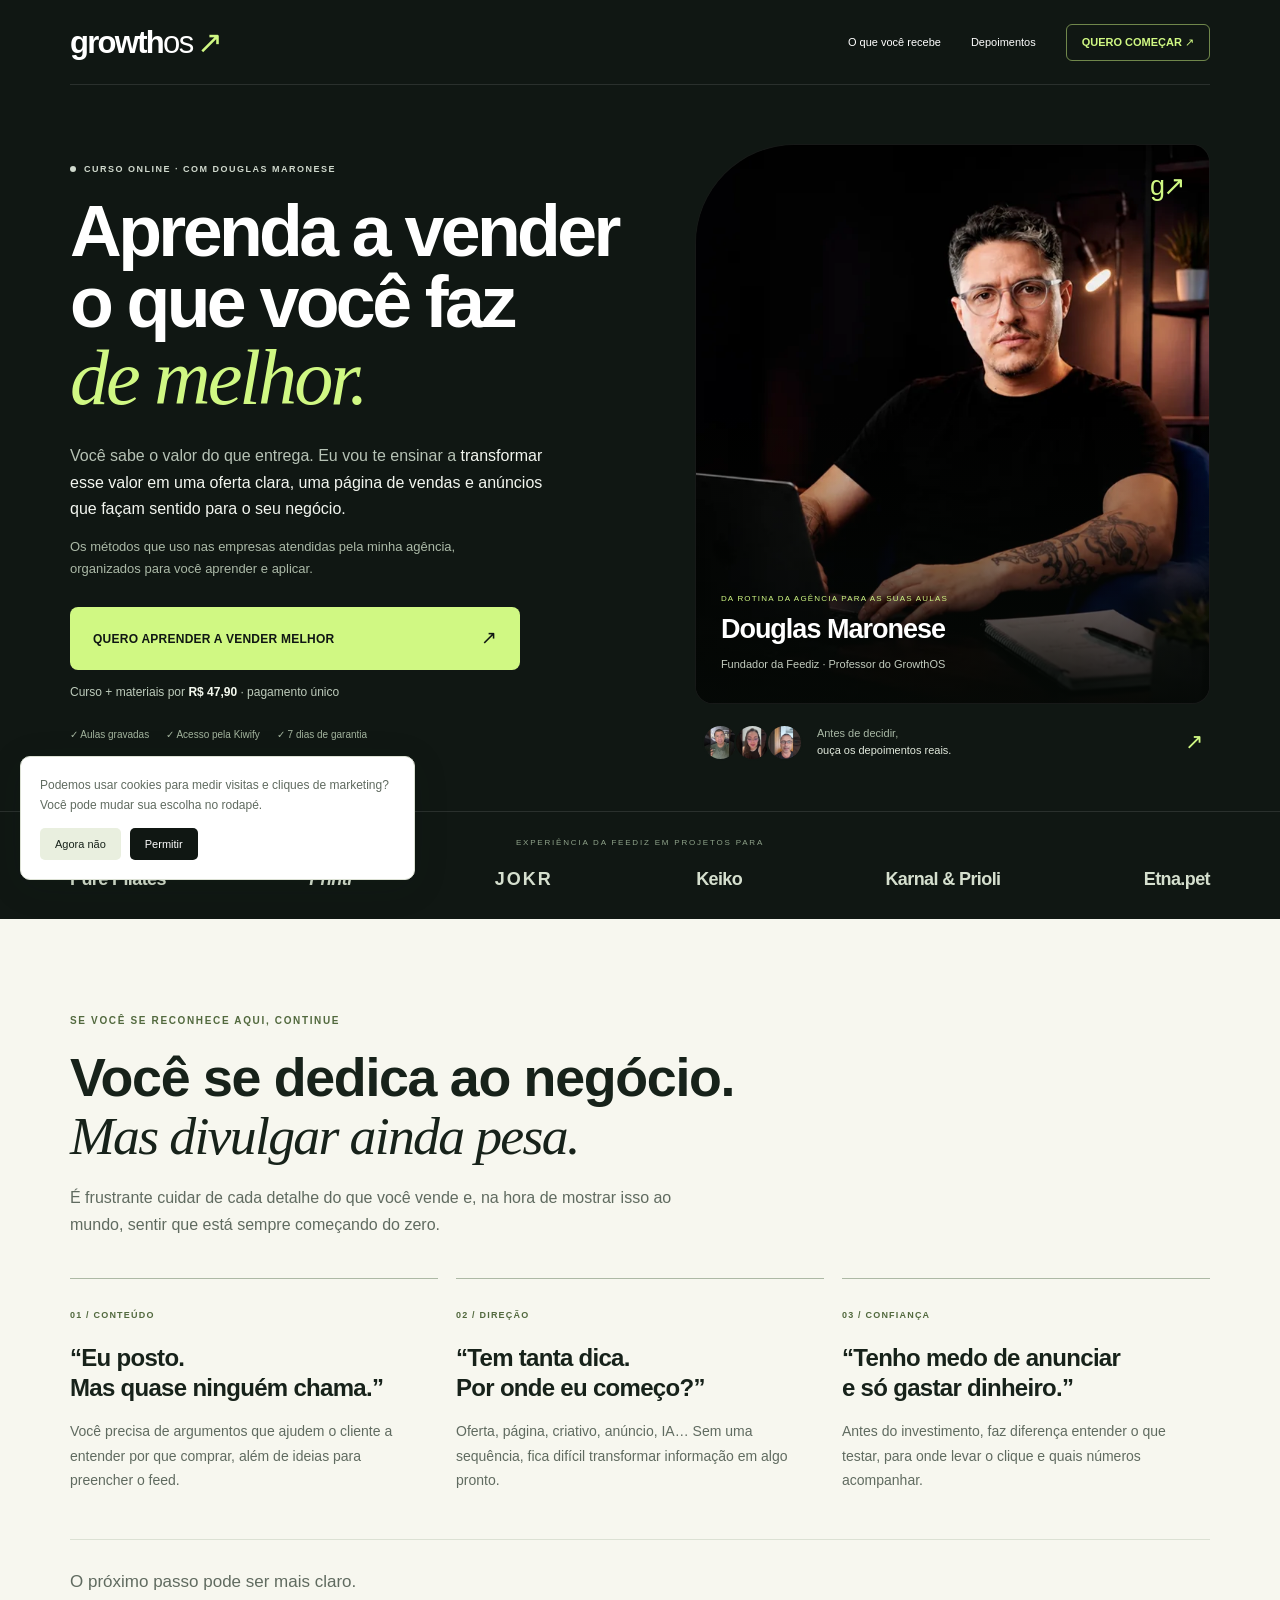
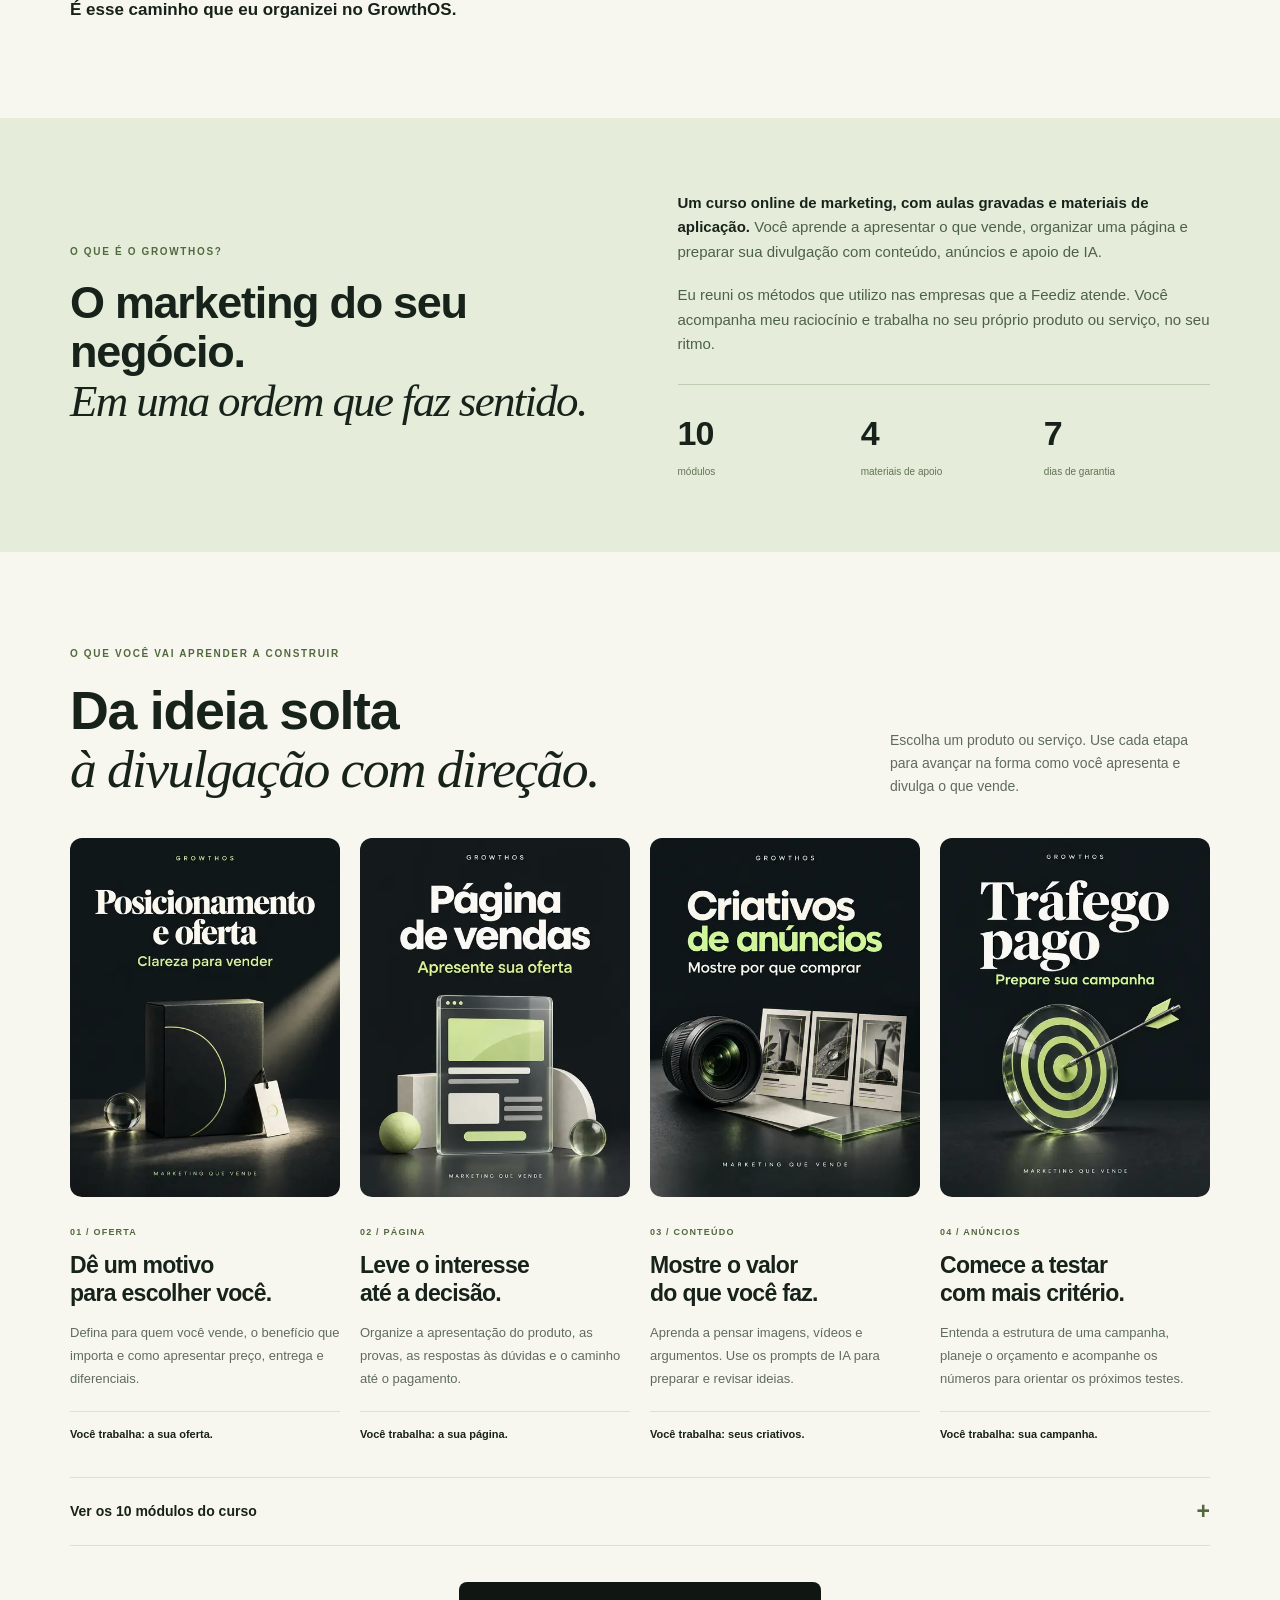
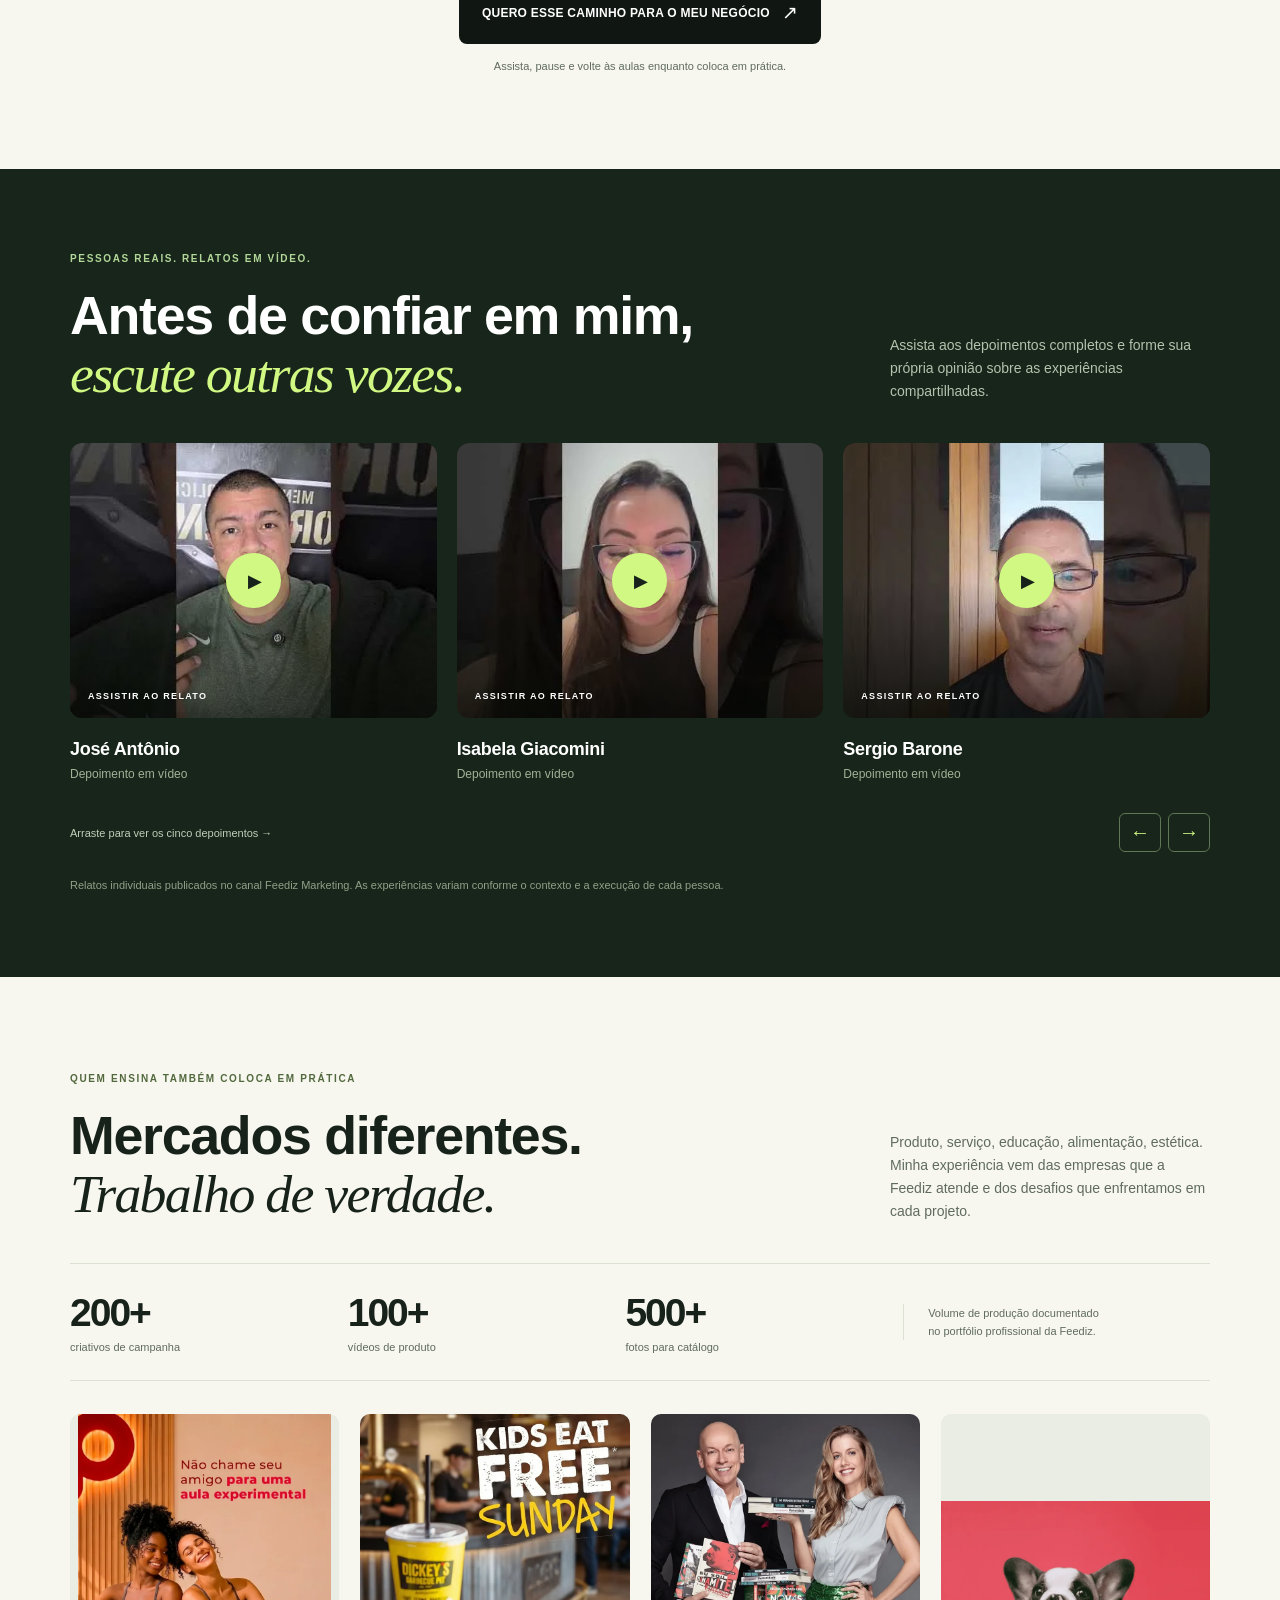
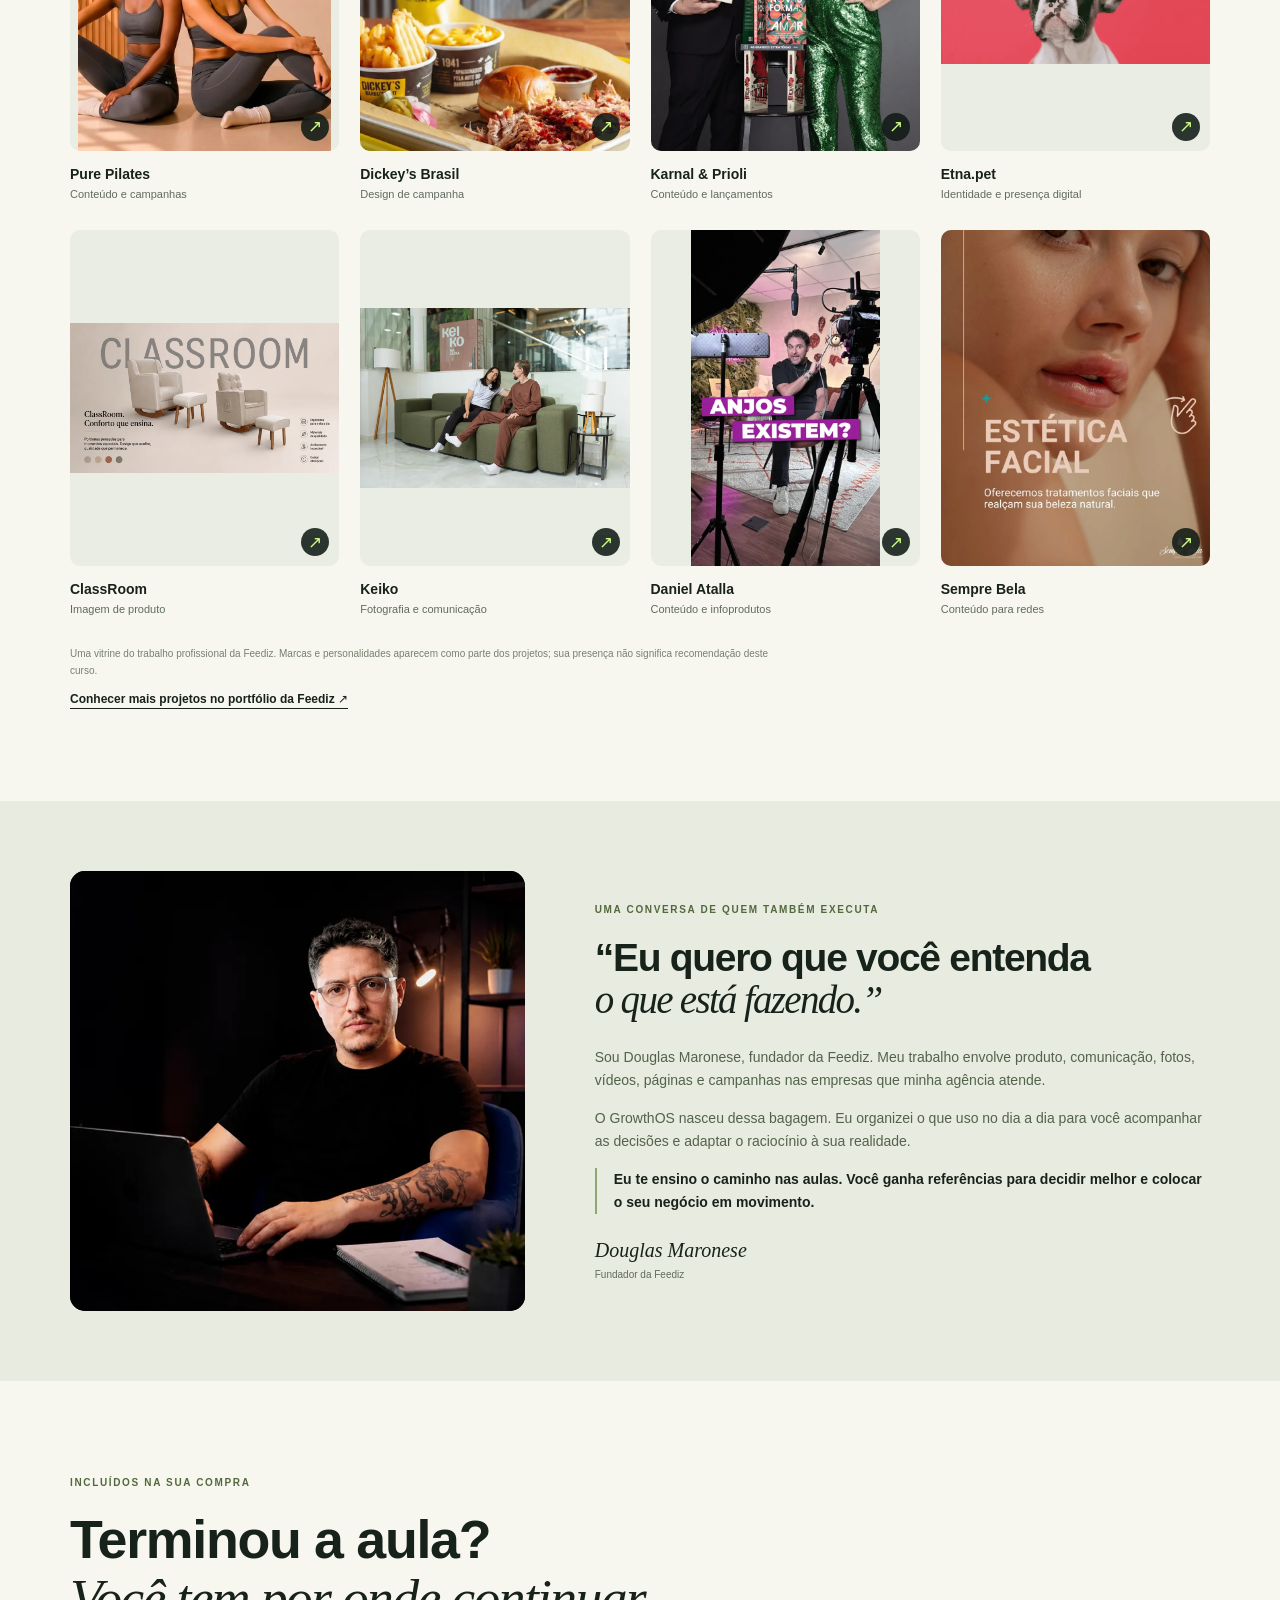
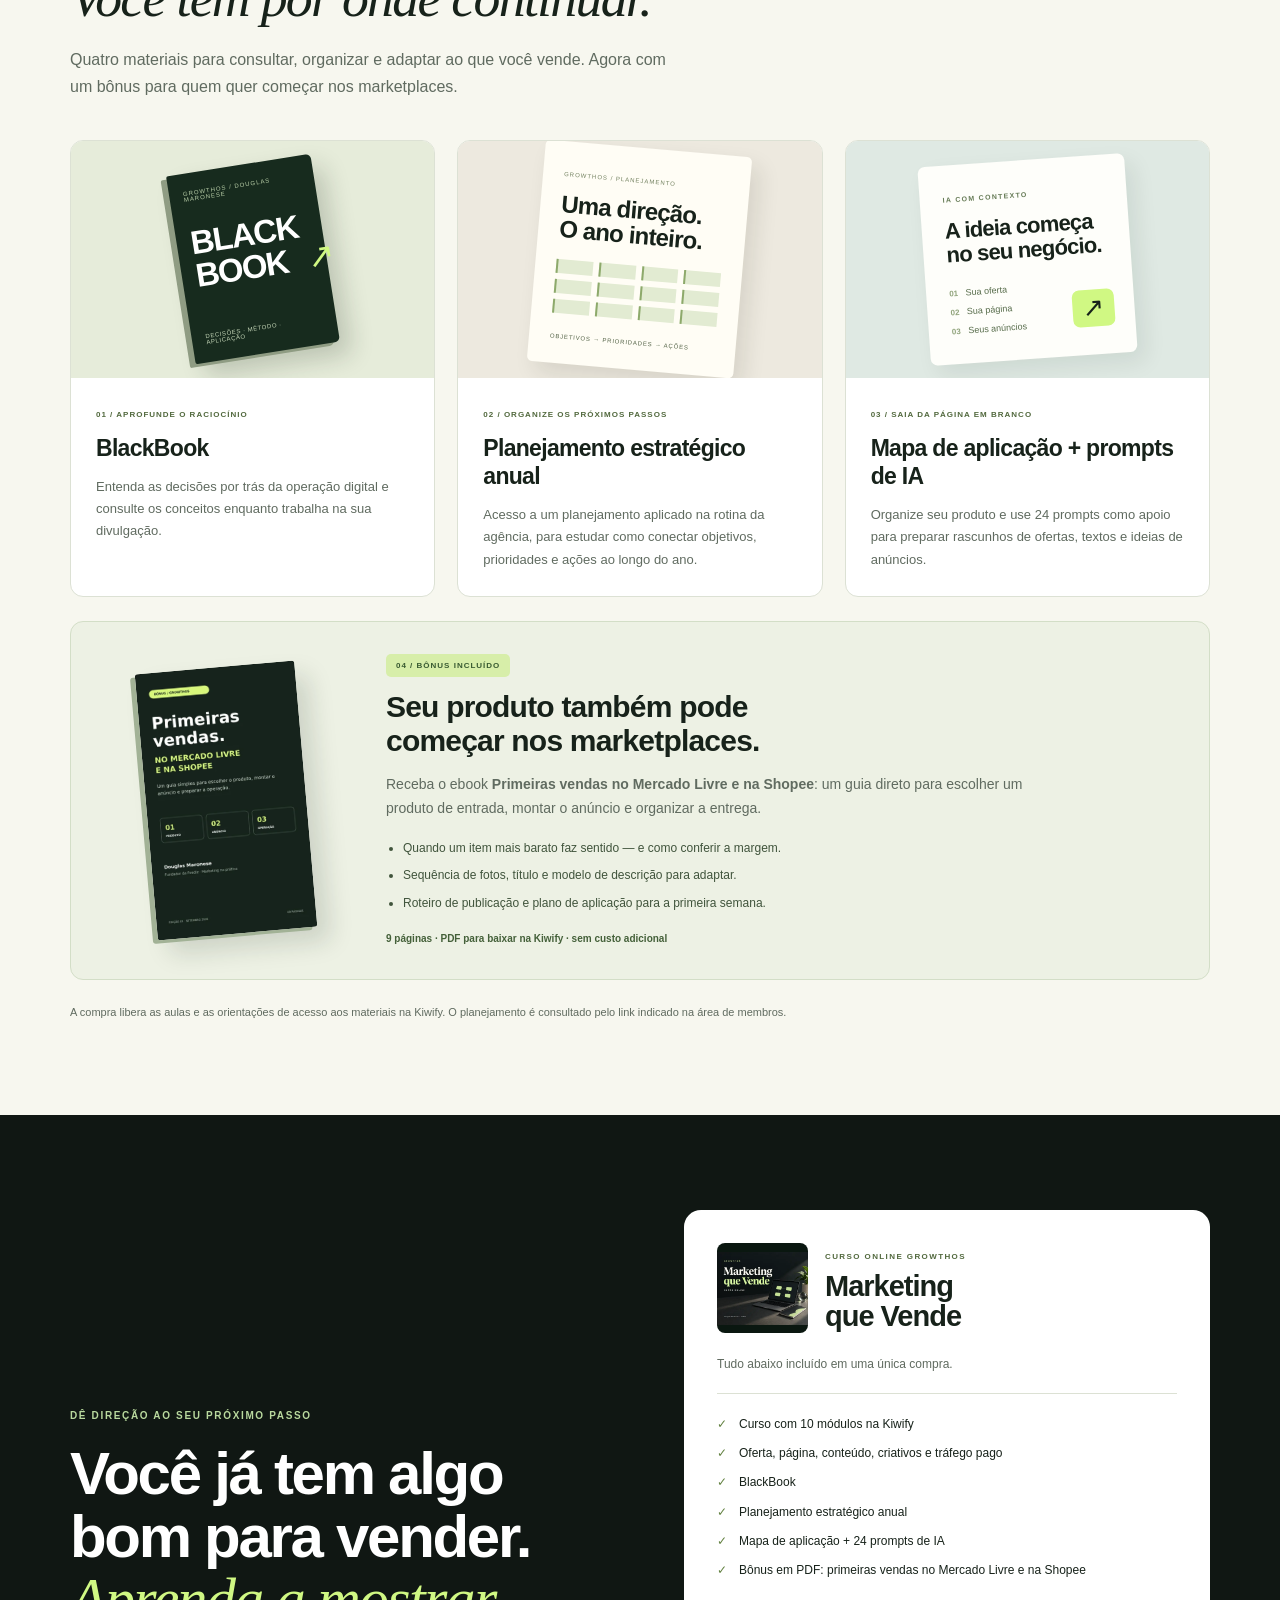
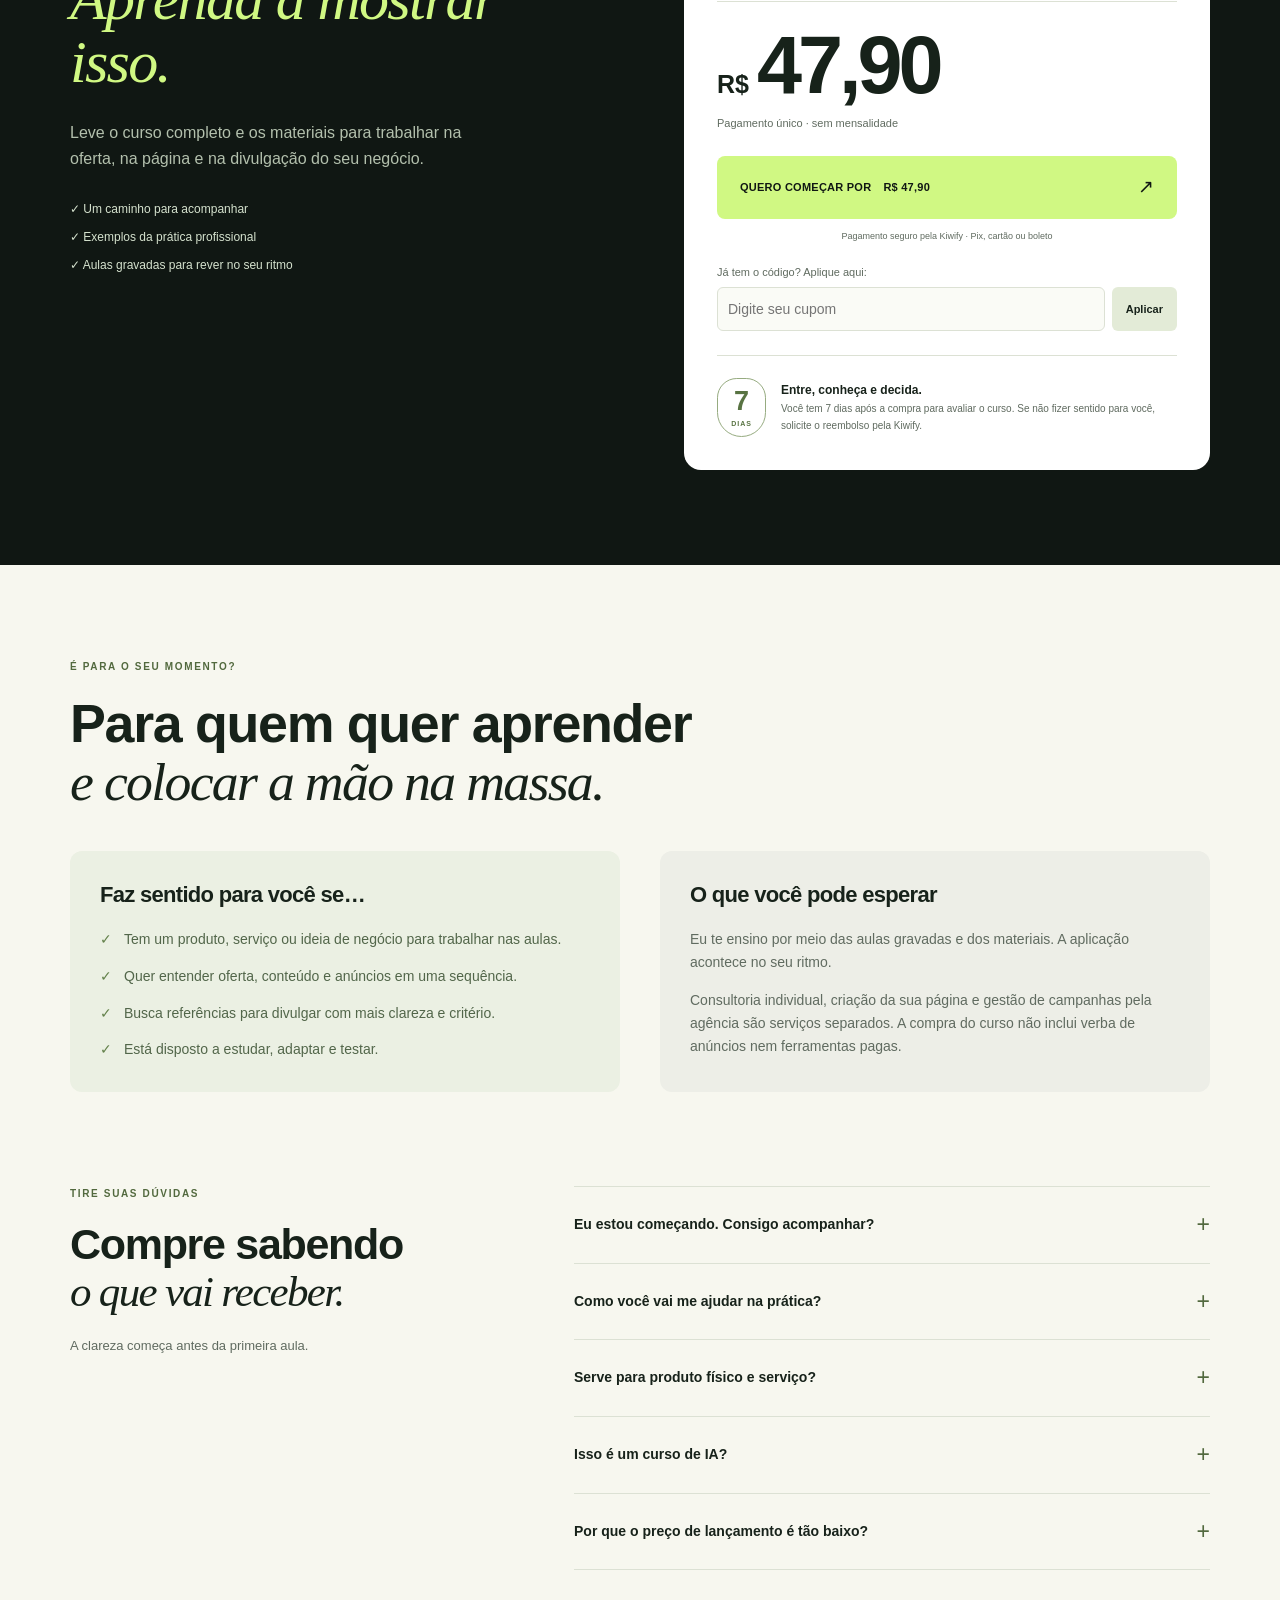
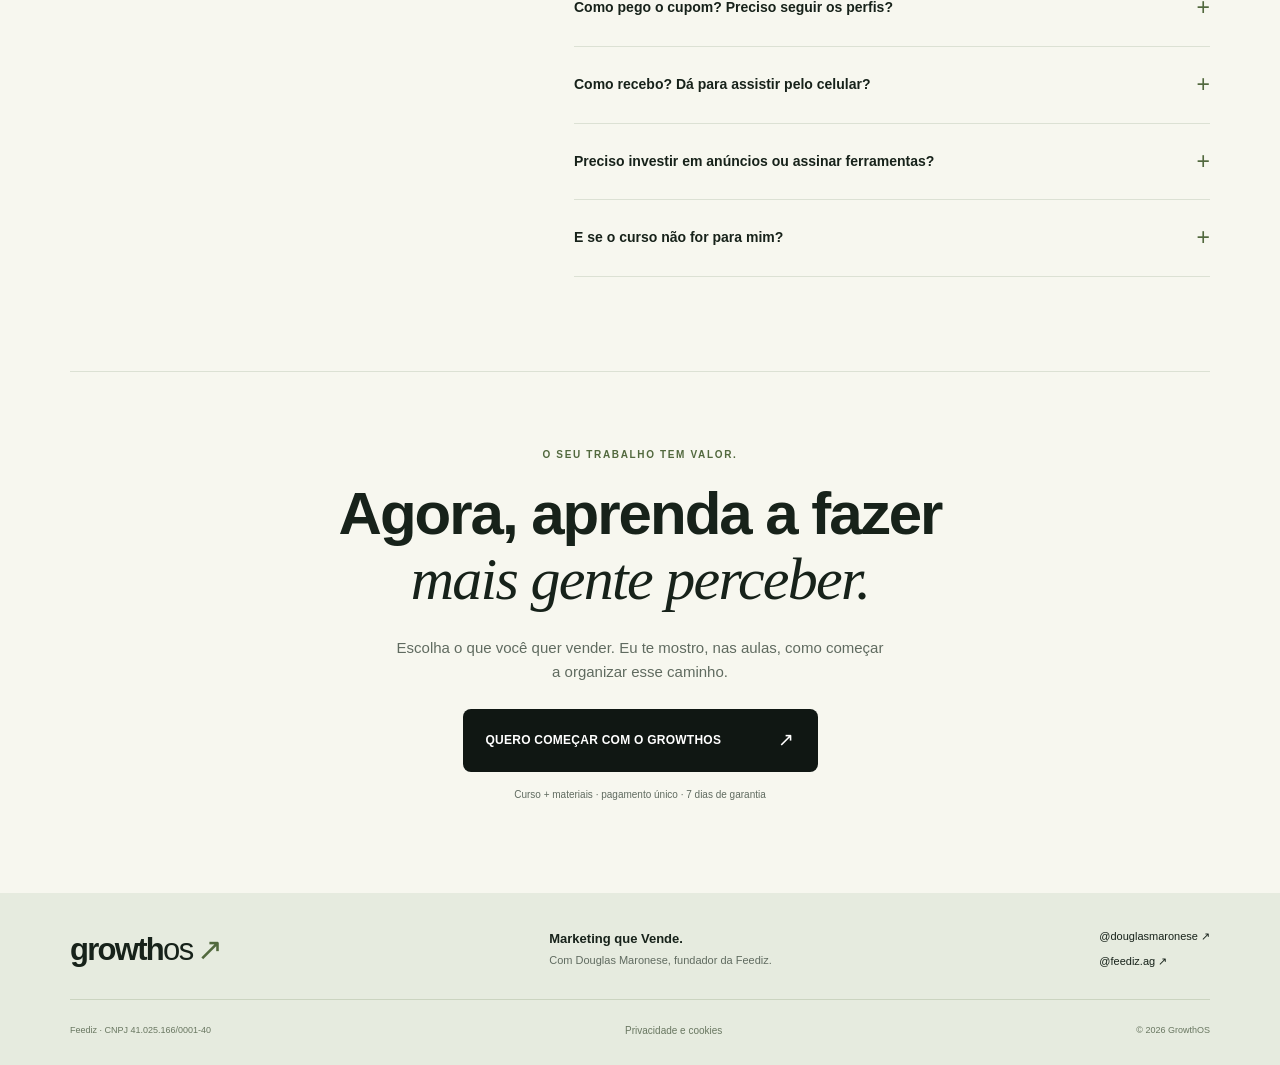
==== commit 9c0aa602: "Inclui bônus de primeiras vendas em marketplaces na oferta GrowthOS" ====
--- a/index.html
+++ b/index.html
@@ -14,8 +14,8 @@
   <link rel="canonical" href="https://www.douglasmaronese.com.br/">
   <meta name="facebook-domain-verification" content="lyiw5uu4h4sh9girc56siio1qasc12">
   <link rel="icon" type="image/svg+xml" href="assets/mark.svg">
-  <link rel="stylesheet" href="style.css?v=20260914b">
-  <script src="config.js?v=20260914b" defer></script><script src="app.js?v=20260914b" defer></script>
+  <link rel="stylesheet" href="style.css?v=20260914c">
+  <script src="config.js?v=20260914c" defer></script><script src="app.js?v=20260914c" defer></script>
 </head>
 <body>
 <a class="skip" href="#conteudo">Pular para o conteúdo</a>
@@ -29,7 +29,7 @@
 <div class="brand-strip"><div class="wrap"><p>EXPERIÊNCIA DA FEEDIZ EM PROJETOS PARA</p><div class="brand-names"><span>Pure Pilates</span><span>Printi</span><span>JOKR</span><span>Keiko</span><span>Karnal &amp; Prioli</span><span>Etna.pet</span></div></div></div>
 </div>
 <section class="section wrap pain-section" aria-labelledby="pain-title"><div class="section-heading"><p class="eyebrow">SE VOCÊ SE RECONHECE AQUI, CONTINUE</p><h2 id="pain-title">Você se dedica ao negócio.<br><em>Mas divulgar ainda pesa.</em></h2><p>É frustrante cuidar de cada detalhe do que você vende e, na hora de mostrar isso ao mundo, sentir que está sempre começando do zero.</p></div><div class="pain-grid"><article><span>01 / CONTEÚDO</span><h3>“Eu posto.<br>Mas quase ninguém chama.”</h3><p>Você precisa de argumentos que ajudem o cliente a entender por que comprar, além de ideias para preencher o feed.</p></article><article><span>02 / DIREÇÃO</span><h3>“Tem tanta dica.<br>Por onde eu começo?”</h3><p>Oferta, página, criativo, anúncio, IA… Sem uma sequência, fica difícil transformar informação em algo pronto.</p></article><article><span>03 / CONFIANÇA</span><h3>“Tenho medo de anunciar<br>e só gastar dinheiro.”</h3><p>Antes do investimento, faz diferença entender o que testar, para onde levar o clique e quais números acompanhar.</p></article></div><p class="pain-close">O próximo passo pode ser mais claro.<br><strong>É esse caminho que eu organizei no GrowthOS.</strong></p></section>
-<section class="method-section"><div class="wrap method-layout"><div><p class="eyebrow">O QUE É O GROWTHOS?</p><h2>O marketing do seu negócio.<br><em>Em uma ordem que faz sentido.</em></h2></div><div class="method-copy"><p><strong>Um curso online de marketing, com aulas gravadas e materiais de aplicação.</strong> Você aprende a apresentar o que vende, organizar uma página e preparar sua divulgação com conteúdo, anúncios e apoio de IA.</p><p>Eu reuni os métodos que utilizo nas empresas que a Feediz atende. Você acompanha meu raciocínio e trabalha no seu próprio produto ou serviço, no seu ritmo.</p><div class="method-facts"><span><strong>10</strong> módulos</span><span><strong>3</strong> materiais de apoio</span><span><strong>7</strong> dias de garantia</span></div></div></div></section>
+<section class="method-section"><div class="wrap method-layout"><div><p class="eyebrow">O QUE É O GROWTHOS?</p><h2>O marketing do seu negócio.<br><em>Em uma ordem que faz sentido.</em></h2></div><div class="method-copy"><p><strong>Um curso online de marketing, com aulas gravadas e materiais de aplicação.</strong> Você aprende a apresentar o que vende, organizar uma página e preparar sua divulgação com conteúdo, anúncios e apoio de IA.</p><p>Eu reuni os métodos que utilizo nas empresas que a Feediz atende. Você acompanha meu raciocínio e trabalha no seu próprio produto ou serviço, no seu ritmo.</p><div class="method-facts"><span><strong>10</strong> módulos</span><span><strong>4</strong> materiais de apoio</span><span><strong>7</strong> dias de garantia</span></div></div></div></section>
 <section class="section wrap" id="aulas" aria-labelledby="learning-title"><div class="section-heading row-heading"><div><p class="eyebrow">O QUE VOCÊ VAI APRENDER A CONSTRUIR</p><h2 id="learning-title">Da ideia solta<br><em>à divulgação com direção.</em></h2></div><p>Escolha um produto ou serviço. Use cada etapa para avançar na forma como você apresenta e divulga o que vende.</p></div>
 <div class="learning-grid">
 <article class="learning-card"><img src="assets/oferta.webp" width="482" height="640" alt="Módulo Posicionamento e oferta" loading="lazy"><div><span class="step">01 / OFERTA</span><h3>Dê um motivo<br>para escolher você.</h3><p>Defina para quem você vende, o benefício que importa e como apresentar preço, entrega e diferenciais.</p><strong class="deliverable">Você trabalha: a sua oferta.</strong></div></article>
@@ -52,12 +52,12 @@
 <figure class="portfolio-card"><button class="portfolio-image" data-image="assets/case-atalla.webp" data-caption="Peça de conteúdo para Daniel Atalla" aria-label="Ampliar trabalho: Daniel Atalla"><img src="assets/case-atalla.webp" alt="Peça de conteúdo para Daniel Atalla" width="800" height="1000" loading="lazy"><span aria-hidden="true">↗</span></button><figcaption><strong>Daniel Atalla</strong><span>Conteúdo e infoprodutos</span></figcaption></figure>
 <figure class="portfolio-card"><button class="portfolio-image" data-image="assets/case-bela.webp" data-caption="Peça de comunicação de estética para Sempre Bela" aria-label="Ampliar trabalho: Sempre Bela"><img src="assets/case-bela.webp" alt="Peça de comunicação de estética para Sempre Bela" width="800" height="1000" loading="lazy"><span aria-hidden="true">↗</span></button><figcaption><strong>Sempre Bela</strong><span>Conteúdo para redes</span></figcaption></figure></div><p class="portfolio-context">Uma vitrine do trabalho profissional da Feediz. Marcas e personalidades aparecem como parte dos projetos; sua presença não significa recomendação deste curso.</p><a class="text-link" href="https://www.feediz.com.br/cases/" target="_blank" rel="noopener noreferrer">Conhecer mais projetos no portfólio da Feediz ↗</a></section>
 <section class="founder-section"><div class="wrap founder-layout"><div class="founder-photo"><img src="assets/douglas.webp" width="1500" height="756" alt="Douglas Maronese, fundador da Feediz" loading="lazy"></div><div><p class="eyebrow">UMA CONVERSA DE QUEM TAMBÉM EXECUTA</p><h2>“Eu quero que você entenda<br><em>o que está fazendo.”</em></h2><p>Sou Douglas Maronese, fundador da Feediz. Meu trabalho envolve produto, comunicação, fotos, vídeos, páginas e campanhas nas empresas que minha agência atende.</p><p>O GrowthOS nasceu dessa bagagem. Eu organizei o que uso no dia a dia para você acompanhar as decisões e adaptar o raciocínio à sua realidade.</p><p class="founder-emphasis">Eu te ensino o caminho nas aulas. Você ganha referências para decidir melhor e colocar o seu negócio em movimento.</p><span class="signature">Douglas Maronese <small>Fundador da Feediz</small></span></div></div></section>
-<section class="section wrap" id="materiais" aria-labelledby="materials-title"><div class="section-heading"><p class="eyebrow">INCLUÍDOS NA SUA COMPRA</p><h2 id="materials-title">Terminou a aula?<br><em>Você tem por onde continuar.</em></h2><p>Três materiais para consultar, organizar e adaptar ao que você vende.</p></div><div class="materials-grid"><article class="material-card"><div class="material-art book-art" aria-hidden="true"><div class="mini-book"><span>GROWTHOS / DOUGLAS MARONESE</span><strong>BLACK<br>BOOK<span>↗</span></strong><small>DECISÕES · MÉTODO · APLICAÇÃO</small></div></div><div class="material-copy"><span>01 / APROFUNDE O RACIOCÍNIO</span><h3>BlackBook</h3><p>Entenda as decisões por trás da operação digital e consulte os conceitos enquanto trabalha na sua divulgação.</p></div></article><article class="material-card"><div class="material-art plan-art" aria-hidden="true"><div class="mini-plan"><small>GROWTHOS / PLANEJAMENTO</small><strong>Uma direção.<br>O ano inteiro.</strong><div class="plan-grid"><i></i><i></i><i></i><i></i><i></i><i></i><i></i><i></i><i></i><i></i><i></i><i></i></div><span>OBJETIVOS → PRIORIDADES → AÇÕES</span></div></div><div class="material-copy"><span>02 / ORGANIZE OS PRÓXIMOS PASSOS</span><h3>Planejamento estratégico anual</h3><p>Acesso a um planejamento aplicado na rotina da agência, para estudar como conectar objetivos, prioridades e ações ao longo do ano.</p></div></article><article class="material-card"><div class="material-art ai-art" aria-hidden="true"><div class="ai-sheet"><span>IA COM CONTEXTO</span><strong>A ideia começa<br>no seu negócio.</strong><p><b>01</b> Sua oferta<br><b>02</b> Sua página<br><b>03</b> Seus anúncios</p><i>↗</i></div></div><div class="material-copy"><span>03 / SAIA DA PÁGINA EM BRANCO</span><h3>Mapa de aplicação + prompts de IA</h3><p>Organize seu produto e use 24 prompts como apoio para preparar rascunhos de ofertas, textos e ideias de anúncios.</p></div></article></div><p class="materials-note">A compra libera as aulas e as orientações de acesso aos materiais na Kiwify. O planejamento é consultado pelo link indicado na área de membros.</p></section>
-<section class="offer-section" id="oferta" aria-labelledby="offer-title"><div class="wrap offer-layout"><div class="offer-heading"><p class="eyebrow">DÊ DIREÇÃO AO SEU PRÓXIMO PASSO</p><h2 id="offer-title">Você já tem algo<br>bom para vender.<br><em>Aprenda a mostrar isso.</em></h2><p>Leve o curso completo e os materiais para trabalhar na oferta, na página e na divulgação do seu negócio.</p><div class="offer-checks"><span>✓ Um caminho para acompanhar</span><span>✓ Exemplos da prática profissional</span><span>✓ Aulas gravadas para rever no seu ritmo</span></div><div class="launch-note" data-promo-available hidden><span class="tag">CONDIÇÃO DE LANÇAMENTO</span><h3>Seu cupom vale até <span data-promo-date>21/09/2026</span>.</h3><p>Com FEEDIZ, o curso sai de R$ 47,90 por <strong data-discount-price>R$ 17,72</strong>. Depois do prazo, volta ao preço normal.</p><p class="deadline" data-countdown aria-live="off"></p></div></div><div class="offer-card" id="offer-card"><div class="offer-card-top"><img src="assets/curso-capa.webp" width="640" height="512" alt="Capa do curso GrowthOS — Marketing que Vende" loading="lazy"><div><span>CURSO ONLINE GROWTHOS</span><h3>Marketing<br>que Vende</h3></div></div><p class="offer-sub">Tudo abaixo incluído em uma única compra.</p><ul class="included"><li>Curso com 10 módulos na Kiwify</li><li>Oferta, página, conteúdo, criativos e tráfego pago</li><li>BlackBook</li><li>Planejamento estratégico anual</li><li>Mapa de aplicação + 24 prompts de IA</li></ul><p class="previous-price" data-promo-applied hidden>De <del data-regular-price>R$ 47,90</del> por</p><div class="offer-price"><span>R$</span><strong data-price-number>47,90</strong></div><p class="payment-note">Pagamento único · sem mensalidade</p><p class="promo-caption" data-promo-applied hidden>✓ FEEDIZ aplicado · 63% de desconto</p><button class="button button-lime" data-buy>QUERO COMEÇAR POR <span class="price">R$ 47,90</span> <span aria-hidden="true">↗</span></button><p class="checkout-micro">Pagamento seguro pela Kiwify · Pix, cartão ou boleto</p><button class="coupon-discovery" data-get-coupon data-promo-unapplied hidden><span>Quer a condição de lançamento?</span><strong>Pegue o cupom e pague <span data-discount-price>R$ 17,72</span> ↗</strong></button><form id="coupon-form" class="coupon-form" hidden><label for="coupon-code">Já tem o código? Aplique aqui:</label><div class="coupon-controls"><input id="coupon-code" name="coupon" autocomplete="off" autocapitalize="characters" spellcheck="false" maxlength="30" placeholder="Digite seu cupom" aria-describedby="coupon-message"><button type="submit">Aplicar</button></div><p id="coupon-message" role="status" aria-live="polite"></p><button id="coupon-remove" type="button" hidden>Remover cupom</button></form><div class="guarantee"><div>7<small>DIAS</small></div><p><strong>Entre, conheça e decida.</strong><br>Você tem 7 dias após a compra para avaliar o curso. Se não fizer sentido para você, solicite o reembolso pela Kiwify.</p></div></div></div></section>
+<section class="section wrap" id="materiais" aria-labelledby="materials-title"><div class="section-heading"><p class="eyebrow">INCLUÍDOS NA SUA COMPRA</p><h2 id="materials-title">Terminou a aula?<br><em>Você tem por onde continuar.</em></h2><p>Quatro materiais para consultar, organizar e adaptar ao que você vende. Agora com um bônus para quem quer começar nos marketplaces.</p></div><div class="materials-grid"><article class="material-card"><div class="material-art book-art" aria-hidden="true"><div class="mini-book"><span>GROWTHOS / DOUGLAS MARONESE</span><strong>BLACK<br>BOOK<span>↗</span></strong><small>DECISÕES · MÉTODO · APLICAÇÃO</small></div></div><div class="material-copy"><span>01 / APROFUNDE O RACIOCÍNIO</span><h3>BlackBook</h3><p>Entenda as decisões por trás da operação digital e consulte os conceitos enquanto trabalha na sua divulgação.</p></div></article><article class="material-card"><div class="material-art plan-art" aria-hidden="true"><div class="mini-plan"><small>GROWTHOS / PLANEJAMENTO</small><strong>Uma direção.<br>O ano inteiro.</strong><div class="plan-grid"><i></i><i></i><i></i><i></i><i></i><i></i><i></i><i></i><i></i><i></i><i></i><i></i></div><span>OBJETIVOS → PRIORIDADES → AÇÕES</span></div></div><div class="material-copy"><span>02 / ORGANIZE OS PRÓXIMOS PASSOS</span><h3>Planejamento estratégico anual</h3><p>Acesso a um planejamento aplicado na rotina da agência, para estudar como conectar objetivos, prioridades e ações ao longo do ano.</p></div></article><article class="material-card"><div class="material-art ai-art" aria-hidden="true"><div class="ai-sheet"><span>IA COM CONTEXTO</span><strong>A ideia começa<br>no seu negócio.</strong><p><b>01</b> Sua oferta<br><b>02</b> Sua página<br><b>03</b> Seus anúncios</p><i>↗</i></div></div><div class="material-copy"><span>03 / SAIA DA PÁGINA EM BRANCO</span><h3>Mapa de aplicação + prompts de IA</h3><p>Organize seu produto e use 24 prompts como apoio para preparar rascunhos de ofertas, textos e ideias de anúncios.</p></div></article></div><article class="marketplace-bonus" id="bonus-marketplaces"><div class="bonus-cover"><img src="assets/bonus-marketplaces.webp" width="420" height="700" alt="Capa do ebook Primeiras vendas no Mercado Livre e na Shopee, por Douglas Maronese" loading="lazy"></div><div class="bonus-copy"><span class="tag">04 / BÔNUS INCLUÍDO</span><h3>Seu produto também pode<br>começar nos marketplaces.</h3><p>Receba o ebook <strong>Primeiras vendas no Mercado Livre e na Shopee</strong>: um guia direto para escolher um produto de entrada, montar o anúncio e organizar a entrega.</p><ul><li>Quando um item mais barato faz sentido — e como conferir a margem.</li><li>Sequência de fotos, título e modelo de descrição para adaptar.</li><li>Roteiro de publicação e plano de aplicação para a primeira semana.</li></ul><p class="bonus-format">9 páginas · PDF para baixar na Kiwify · sem custo adicional</p></div></article><p class="materials-note">A compra libera as aulas e as orientações de acesso aos materiais na Kiwify. O planejamento é consultado pelo link indicado na área de membros.</p></section>
+<section class="offer-section" id="oferta" aria-labelledby="offer-title"><div class="wrap offer-layout"><div class="offer-heading"><p class="eyebrow">DÊ DIREÇÃO AO SEU PRÓXIMO PASSO</p><h2 id="offer-title">Você já tem algo<br>bom para vender.<br><em>Aprenda a mostrar isso.</em></h2><p>Leve o curso completo e os materiais para trabalhar na oferta, na página e na divulgação do seu negócio.</p><div class="offer-checks"><span>✓ Um caminho para acompanhar</span><span>✓ Exemplos da prática profissional</span><span>✓ Aulas gravadas para rever no seu ritmo</span></div><div class="launch-note" data-promo-available hidden><span class="tag">CONDIÇÃO DE LANÇAMENTO</span><h3>Seu cupom vale até <span data-promo-date>21/09/2026</span>.</h3><p>Com FEEDIZ, o curso sai de R$ 47,90 por <strong data-discount-price>R$ 17,72</strong>. Depois do prazo, volta ao preço normal.</p><p class="deadline" data-countdown aria-live="off"></p></div></div><div class="offer-card" id="offer-card"><div class="offer-card-top"><img src="assets/curso-capa.webp" width="640" height="512" alt="Capa do curso GrowthOS — Marketing que Vende" loading="lazy"><div><span>CURSO ONLINE GROWTHOS</span><h3>Marketing<br>que Vende</h3></div></div><p class="offer-sub">Tudo abaixo incluído em uma única compra.</p><ul class="included"><li>Curso com 10 módulos na Kiwify</li><li>Oferta, página, conteúdo, criativos e tráfego pago</li><li>BlackBook</li><li>Planejamento estratégico anual</li><li>Mapa de aplicação + 24 prompts de IA</li><li>Bônus em PDF: primeiras vendas no Mercado Livre e na Shopee</li></ul><p class="previous-price" data-promo-applied hidden>De <del data-regular-price>R$ 47,90</del> por</p><div class="offer-price"><span>R$</span><strong data-price-number>47,90</strong></div><p class="payment-note">Pagamento único · sem mensalidade</p><p class="promo-caption" data-promo-applied hidden>✓ FEEDIZ aplicado · 63% de desconto</p><button class="button button-lime" data-buy>QUERO COMEÇAR POR <span class="price">R$ 47,90</span> <span aria-hidden="true">↗</span></button><p class="checkout-micro">Pagamento seguro pela Kiwify · Pix, cartão ou boleto</p><button class="coupon-discovery" data-get-coupon data-promo-unapplied hidden><span>Quer a condição de lançamento?</span><strong>Pegue o cupom e pague <span data-discount-price>R$ 17,72</span> ↗</strong></button><form id="coupon-form" class="coupon-form" hidden><label for="coupon-code">Já tem o código? Aplique aqui:</label><div class="coupon-controls"><input id="coupon-code" name="coupon" autocomplete="off" autocapitalize="characters" spellcheck="false" maxlength="30" placeholder="Digite seu cupom" aria-describedby="coupon-message"><button type="submit">Aplicar</button></div><p id="coupon-message" role="status" aria-live="polite"></p><button id="coupon-remove" type="button" hidden>Remover cupom</button></form><div class="guarantee"><div>7<small>DIAS</small></div><p><strong>Entre, conheça e decida.</strong><br>Você tem 7 dias após a compra para avaliar o curso. Se não fizer sentido para você, solicite o reembolso pela Kiwify.</p></div></div></div></section>
 <section class="section wrap fit-section"><div class="section-heading"><p class="eyebrow">É PARA O SEU MOMENTO?</p><h2>Para quem quer aprender<br><em>e colocar a mão na massa.</em></h2></div><div class="fit-grid"><article><h3>Faz sentido para você se…</h3><ul><li>Tem um produto, serviço ou ideia de negócio para trabalhar nas aulas.</li><li>Quer entender oferta, conteúdo e anúncios em uma sequência.</li><li>Busca referências para divulgar com mais clareza e critério.</li><li>Está disposto a estudar, adaptar e testar.</li></ul></article><article><h3>O que você pode esperar</h3><p>Eu te ensino por meio das aulas gravadas e dos materiais. A aplicação acontece no seu ritmo.</p><p>Consultoria individual, criação da sua página e gestão de campanhas pela agência são serviços separados. A compra do curso não inclui verba de anúncios nem ferramentas pagas.</p></article></div></section>
 <section class="section faq-shell"><div class="wrap faq-layout"><div><p class="eyebrow">TIRE SUAS DÚVIDAS</p><h2>Compre sabendo<br><em>o que vai receber.</em></h2><p>A clareza começa antes da primeira aula.</p></div><div class="faq-list">
 <details><summary>Eu estou começando. Consigo acompanhar?<span>+</span></summary><p>O curso reúne fundamentos e etapas de aplicação. Comece por um produto ou serviço e avance pela sequência. As aulas são gravadas: você pode pausar e rever enquanto prepara sua divulgação.</p></details>
-<details><summary>Como você vai me ajudar na prática?<span>+</span></summary><p>Eu explico nas aulas como pensar sua oferta, organizar uma página, preparar criativos e começar a anunciar. O BlackBook, o planejamento e o mapa com prompts ajudam a consultar referências e organizar a aplicação. Você executa no seu negócio; não há acompanhamento individual incluído.</p></details>
+<details><summary>Como você vai me ajudar na prática?<span>+</span></summary><p>Eu explico nas aulas como pensar sua oferta, organizar uma página, preparar criativos e começar a anunciar. O BlackBook, o planejamento e o mapa com prompts ajudam a consultar referências e organizar a aplicação. Para produtos físicos, o ebook bônus reúne os primeiros passos no Mercado Livre e na Shopee. Você executa no seu negócio; não há acompanhamento individual incluído.</p></details>
 <details><summary>Serve para produto físico e serviço?<span>+</span></summary><p>Os fundamentos de oferta, conteúdo e anúncios podem ser adaptados aos dois. Parte das aulas também aborda produto digital. Use os exemplos que fizerem sentido para seu mercado, seu público e sua forma de vender.</p></details>
 <details><summary>Isso é um curso de IA?<span>+</span></summary><p>É um curso de marketing. A IA entra como ferramenta de apoio: o mapa e os 24 prompts ajudam a preparar ideias e rascunhos de oferta, página e anúncios. Você traz o contexto do negócio e revisa o que a ferramenta gerar.</p></details>
 <details><summary>Por que o preço de lançamento é tão baixo?<span>+</span></summary><p>A proposta é facilitar o primeiro acesso ao meu conteúdo. A entrega é digital, com aulas gravadas e materiais, sem consultoria individual. Durante a promoção, o cupom FEEDIZ dá 63% de desconto sobre R$ 47,90. A condição tem prazo definido, mostrado nesta página.</p></details>
--- a/style.css
+++ b/style.css
@@ -8,3 +8,6 @@
 @media(max-width:760px){html{scroll-padding-top:16px}.wrap{width:calc(100% - 36px)}.section{padding-block:65px}h2{font-size:36px;letter-spacing:-1.4px}em{letter-spacing:-1.2px}.eyebrow{font-size:9px;letter-spacing:1.3px;margin-bottom:16px}.launch-bar>.wrap{width:calc(100% - 28px);min-height:35px;justify-content:center}.launch-bar>.wrap>span{display:none}.launch-bar button{font-size:10px;padding:8px 0;letter-spacing:0}.launch-bar b{margin-left:5px}.header{height:69px}.brand{font-size:27px}.header nav>a:not(.nav-cta){display:none}.header nav{gap:0}.header .nav-cta{font-size:9px;padding:10px 11px}.hero{display:flex;flex-direction:column;align-items:stretch;gap:32px;padding-block:34px 30px}.hero-copy>.eyebrow{font-size:8px;letter-spacing:1px;margin-bottom:21px}.hero h1{font-size:clamp(44px,11.5vw,72px);letter-spacing:-2.4px;line-height:1.015;margin-bottom:25px}.hero h1 em{letter-spacing:-2px}.hero-description{font-size:14px;line-height:1.7;max-width:560px}.hero-method{font-size:12px;line-height:1.75;max-width:520px;margin-top:14px}.hero-copy>.button{font-size:10px;min-height:57px;width:100%;max-width:none;margin-top:24px;padding-inline:17px;gap:7px}.hero-price{font-size:11px;margin-top:11px}.coupon-link{font-size:11px;line-height:1.7}.hero-trust{gap:8px 13px;font-size:9px;margin-top:19px}.teacher-poster{aspect-ratio:1.2;border-radius:65px 12px 12px 12px;max-height:460px}.teacher-poster>img{object-position:86% 40%}.teacher-poster figcaption{bottom:24px;left:21px}.teacher-poster figcaption>span{font-size:7px;letter-spacing:.9px}.teacher-poster figcaption strong{font-size:26px;margin:8px 0}.teacher-poster figcaption small{font-size:10px}.poster-mark{top:18px;right:20px;font-size:25px}.hero-testimonials{padding-top:17px;gap:14px}.hero-testimonials>span:nth-child(2){font-size:11px}.brand-strip{padding-block:24px 28px}.brand-strip p{font-size:7px;letter-spacing:1.3px;margin-bottom:20px}.brand-names{display:grid;grid-template-columns:repeat(3,1fr);gap:23px 12px;text-align:center;font-size:14px}.section-heading{margin-bottom:29px}.section-heading>p:not(.eyebrow){font-size:14px;margin-top:20px;line-height:1.7}.row-heading{display:block}.row-heading>p{font-size:13px!important;max-width:520px!important;margin-top:20px!important}.pain-grid{grid-template-columns:1fr;gap:0}.pain-grid article{padding:24px 0 25px}.pain-grid article>span{font-size:8px}.pain-grid h3{font-size:24px;margin:15px 0 13px}.pain-grid p{font-size:13px}.pain-close{font-size:15px;margin-top:0;padding-top:25px}.method-section{padding-block:56px}.method-layout{grid-template-columns:1fr;gap:25px}.method-layout h2{font-size:37px}.method-copy p{font-size:14px}.method-facts{gap:16px}.method-facts strong{font-size:34px}.method-facts span{font-size:10px}.learning-grid{grid-template-columns:1fr;gap:27px}.learning-card{display:grid;grid-template-columns:105px 1fr;gap:19px;padding-bottom:25px;border-bottom:1px solid var(--line);align-items:start}.learning-card>img{width:105px;border-radius:8px}.learning-card>div{padding-top:0}.learning-card h3{font-size:21px;line-height:1.17;margin:9px 0 11px}.learning-card p{font-size:12px;line-height:1.7}.step{font-size:8px;letter-spacing:1px}.deliverable{font-size:10px;margin-top:12px;padding-top:0;border:0}.full-curriculum{margin-top:0;border-top:0}.full-curriculum summary{font-size:12px;gap:20px}.full-curriculum ol{columns:1;font-size:12px}.section-cta{margin-top:28px}.section-cta>.button{font-size:10px;width:100%;padding-inline:16px;gap:8px}.section-cta p{font-size:10px}.testimonials-section{padding-block:60px}.testimonial-rail{gap:15px;margin-right:-18px;padding-right:18px}.testimonial-card{flex-basis:82%}.testimonial-card h3{font-size:18px}.testimonial-card>p{font-size:11px}.rail-footer p{font-size:9px}.rail-footer button{height:34px;width:34px;margin-left:4px;font-size:18px}.testimonials-section .fine-print{font-size:9px;line-height:1.75;margin-top:23px}.production-metrics{grid-template-columns:repeat(3,1fr);gap:21px 12px;padding-block:23px;margin-bottom:28px}.production-metrics strong{font-size:33px;letter-spacing:-1px}.production-metrics span{font-size:9px;line-height:1.5;max-width:89px}.production-metrics p{grid-column:1/-1;border:0;padding:0;font-size:10px;line-height:1.6}.production-metrics p br{display:none}.portfolio-grid{grid-template-columns:repeat(2,1fr);gap:23px 13px}.portfolio-image{border-radius:8px}.portfolio-card figcaption{padding-top:12px}.portfolio-card figcaption strong{font-size:12px;line-height:1.3}.portfolio-card figcaption>span{font-size:9px;line-height:1.5;margin-top:5px}.portfolio-context{font-size:9px;margin-top:25px}.text-link{font-size:11px;line-height:1.7}.founder-section{padding-block:55px}.founder-layout{grid-template-columns:1fr;gap:32px}.founder-photo{height:auto;aspect-ratio:1.3;border-radius:11px}.founder-layout h2{font-size:32px;line-height:1.12;margin-bottom:20px}.founder-layout p:not(.eyebrow){font-size:13px;line-height:1.8}.signature{font-size:20px}.materials-grid{grid-template-columns:1fr;gap:20px}.material-art{height:228px}.material-copy{padding:25px}.material-copy h3{font-size:25px}.material-copy>span{font-size:8px}.material-copy p{font-size:13px}.materials-note{font-size:10px;line-height:1.75;margin-top:20px}.offer-section{padding-block:61px}.offer-layout{grid-template-columns:1fr;gap:32px}.offer-heading h2{font-size:44px;letter-spacing:-1.8px}.offer-heading>p:not(.eyebrow){font-size:14px;margin-top:22px}.offer-checks{font-size:11px;gap:12px;margin-top:22px}.launch-note{max-width:none;margin-top:27px;padding:20px}.launch-note h3{font-size:18px}.launch-note>p{font-size:12px}.launch-note .deadline{font-size:11px}.offer-card{padding:25px 22px;border-radius:13px}.offer-card-top{gap:15px}.offer-card-top img{width:76px;height:76px}.offer-card-top span{font-size:7px;letter-spacing:1px}.offer-card-top h3{font-size:28px}.offer-sub{font-size:11px;line-height:1.6;margin-top:19px}.included{padding-block:20px;margin:15px 0 20px}.included li{font-size:11px;line-height:1.7}.offer-price>strong{font-size:74px;letter-spacing:-3.5px}.offer-price>span{font-size:24px}.offer-card>.button{font-size:10px;padding-inline:14px;gap:5px}.offer-card>.button>.price{white-space:nowrap}.checkout-micro{font-size:8px;line-height:1.7}.coupon-discovery{padding:14px;margin-top:17px}.coupon-discovery>strong{font-size:11px}.coupon-form>label{font-size:10px}.coupon-controls input{font-size:16px}.guarantee{gap:12px}.guarantee p{font-size:10px;line-height:1.7}.guarantee strong{font-size:11px}.fit-grid{grid-template-columns:1fr;gap:17px}.fit-grid article{padding:25px}.fit-grid h3{font-size:22px}.fit-grid li,.fit-grid p{font-size:13px}.faq-shell{padding-top:0}.faq-layout{grid-template-columns:1fr;gap:30px}.faq-layout h2{font-size:36px}.faq-layout>div>p:not(.eyebrow){font-size:12px;margin-top:18px}.faq-list summary{font-size:13px;padding-block:19px;gap:15px}.faq-list details>p{font-size:12px;line-height:1.85}.closing-section{padding-block:55px 65px}.closing-section h2{font-size:39px;letter-spacing:-1.5px}.closing-section>p:not(.eyebrow){font-size:13px;margin-block:22px}.closing-section>.button{min-width:0;width:100%;font-size:10px;padding-inline:16px}.closing-section>p.closing-micro{font-size:9px}.footer{padding-bottom:104px}.footer-top{display:grid;grid-template-columns:1fr;gap:22px}.footer-top>p{font-size:13px}.footer-top>div{flex-direction:row;gap:20px;flex-wrap:wrap;font-size:10px}.footer-bottom{flex-wrap:wrap;gap:9px 20px;font-size:8px;margin-top:23px}.footer-bottom button{font-size:9px}.mobile-sticky{position:fixed;display:flex;align-items:center;justify-content:space-between;gap:15px;bottom:0;left:0;right:0;z-index:10;background:#101713f5;border-top:1px solid #54703e;padding:12px 18px calc(12px + env(safe-area-inset-bottom));color:white;backdrop-filter:blur(10px)}.mobile-sticky>div{flex-shrink:0}.mobile-sticky small{font-size:7px;letter-spacing:.8px;color:#aac198;display:block}.mobile-sticky strong{display:block;font-size:19px;margin-top:4px;letter-spacing:-.5px}.mobile-sticky>.button{min-height:44px;padding:11px 15px;font-size:9px;flex:1;max-width:210px}.cookie-bar{bottom:90px;left:12px;right:12px;max-width:none;padding:17px}.cookie-bar p{font-size:11px}.cookie-bar button{min-height:39px}.coupon-dialog{padding:29px 21px;max-width:calc(100% - 22px);max-height:calc(100dvh - 24px)}.coupon-dialog h2{font-size:32px}.coupon-dialog>p:not(.eyebrow):not(.fine-print){font-size:12px;margin-top:15px}.coupon-step{margin-top:22px}.coupon-step>strong{font-size:11px}.instagram-options{grid-template-columns:1fr;gap:9px}.instagram-options a{padding:14px 15px}.instagram-options a>span{font-size:7px}.instagram-options a>strong{font-size:15px;margin-top:5px}.coupon-ticket{padding:14px 16px}.coupon-ticket>div>strong{font-size:25px}.coupon-ticket>p>strong{font-size:19px}.coupon-dialog>.button{font-size:10px;min-height:52px;padding-inline:14px}.coupon-dialog .fine-print{font-size:9px;line-height:1.7}.simple-dialog{padding:30px 23px}.simple-dialog h2{font-size:28px}.simple-dialog p:not(.eyebrow){font-size:13px}.video-dialog{padding:25px 15px 20px}.video-dialog h2{font-size:16px;line-height:1.5;margin-right:28px;margin-bottom:18px}.video-dialog>a{font-size:10px;line-height:1.7}.image-dialog{padding:45px 10px 14px}.image-dialog>p{font-size:10px}.bio-shell{padding:23px 18px}.bio-card h1{font-size:37px}.bio-card>.bio-cover{margin-bottom:23px}.bio-card>.button{font-size:11px}.bio-card .instagram-options{grid-template-columns:1fr 1fr}.bio-card .instagram-options a{padding:13px 10px}.bio-card .instagram-options a>strong{font-size:12px}.bio-card .instagram-options a>span{font-size:6px}}
 @media(max-width:360px){.wrap{width:calc(100% - 30px)}.hero h1{font-size:43px;letter-spacing:-2.1px}.hero-description{font-size:13px}.hero-copy>.button{font-size:9px;padding-inline:13px}.hero-trust{font-size:8px;gap:11px}.hero-price{font-size:10px}.coupon-link{font-size:10px}.teacher-poster figcaption strong{font-size:23px}.brand-names{font-size:12px}.learning-card{grid-template-columns:86px 1fr;gap:15px}.learning-card>img{width:86px}.learning-card h3{font-size:20px}.learning-card p{font-size:11px}.deliverable{font-size:9px}.offer-card{padding-inline:18px}.offer-card>.button{font-size:9px}.offer-price>strong{font-size:69px}.offer-heading h2{font-size:40px}.method-facts span{font-size:9px}.hero-testimonials>span:nth-child(2){font-size:10px}.avatar-stack img{width:32px;height:32px}}
 @media(prefers-reduced-motion:reduce){html{scroll-behavior:auto}*,*:before,*:after{animation:none!important;transition:none!important}.testimonial-rail{scroll-behavior:auto}}
+
+/* Bônus de marketplace: mantém a hierarquia da oferta principal. */
+.marketplace-bonus{margin-top:24px;display:grid;grid-template-columns:230px 1fr;align-items:center;gap:45px;padding:32px 40px;background:#edf1e4;border:1px solid #d3dec7;border-radius:13px}.bonus-cover{display:flex;justify-content:center;align-items:center;padding:8px 20px}.bonus-cover img{width:160px;height:auto;border-radius:3px;box-shadow:-5px 3px 0 #a2b296,12px 15px 25px #17271a26;transform:rotate(-5deg)}.bonus-copy>.tag{font-size:8px;letter-spacing:1px;color:#385a31;background:#d7eea9;padding:7px 10px;border-radius:5px}.bonus-copy h3{font-size:30px;line-height:1.13;letter-spacing:-.8px;margin:18px 0 16px}.bonus-copy>p{font-size:14px;line-height:1.7;color:var(--muted);max-width:660px}.bonus-copy ul{margin:17px 0;padding-left:17px;font-size:12px;line-height:1.7;color:#40543c}.bonus-copy li+li{margin-top:7px}.bonus-copy>p.bonus-format{font-size:10px;font-weight:700;color:#446039;margin-top:16px}@media(max-width:760px){.marketplace-bonus{grid-template-columns:1fr;gap:25px;padding:28px 24px}.bonus-cover{padding:5px 15px}.bonus-cover img{width:133px}.bonus-copy h3{font-size:26px;line-height:1.16}.bonus-copy h3 br{display:none}.bonus-copy>p{font-size:13px}.bonus-copy ul{font-size:12px}.bonus-copy>p.bonus-format{font-size:9px;line-height:1.75}}
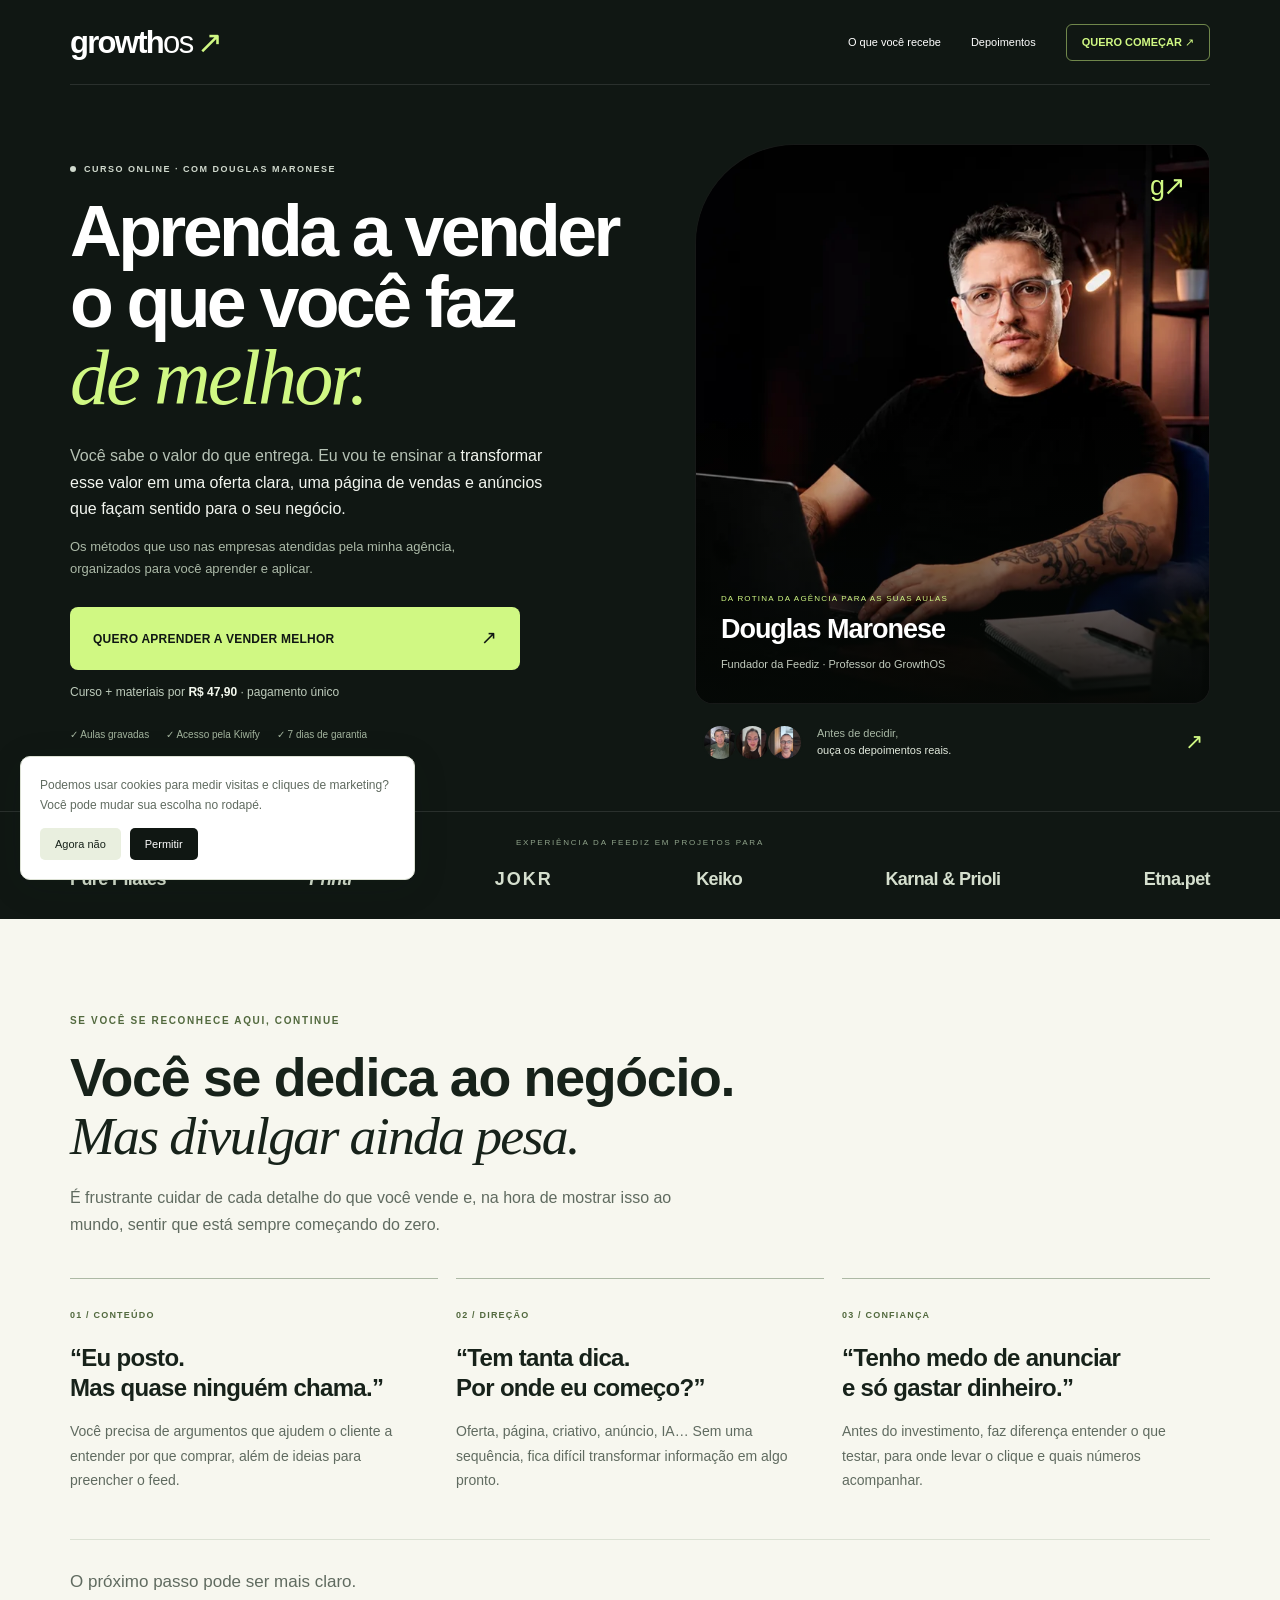
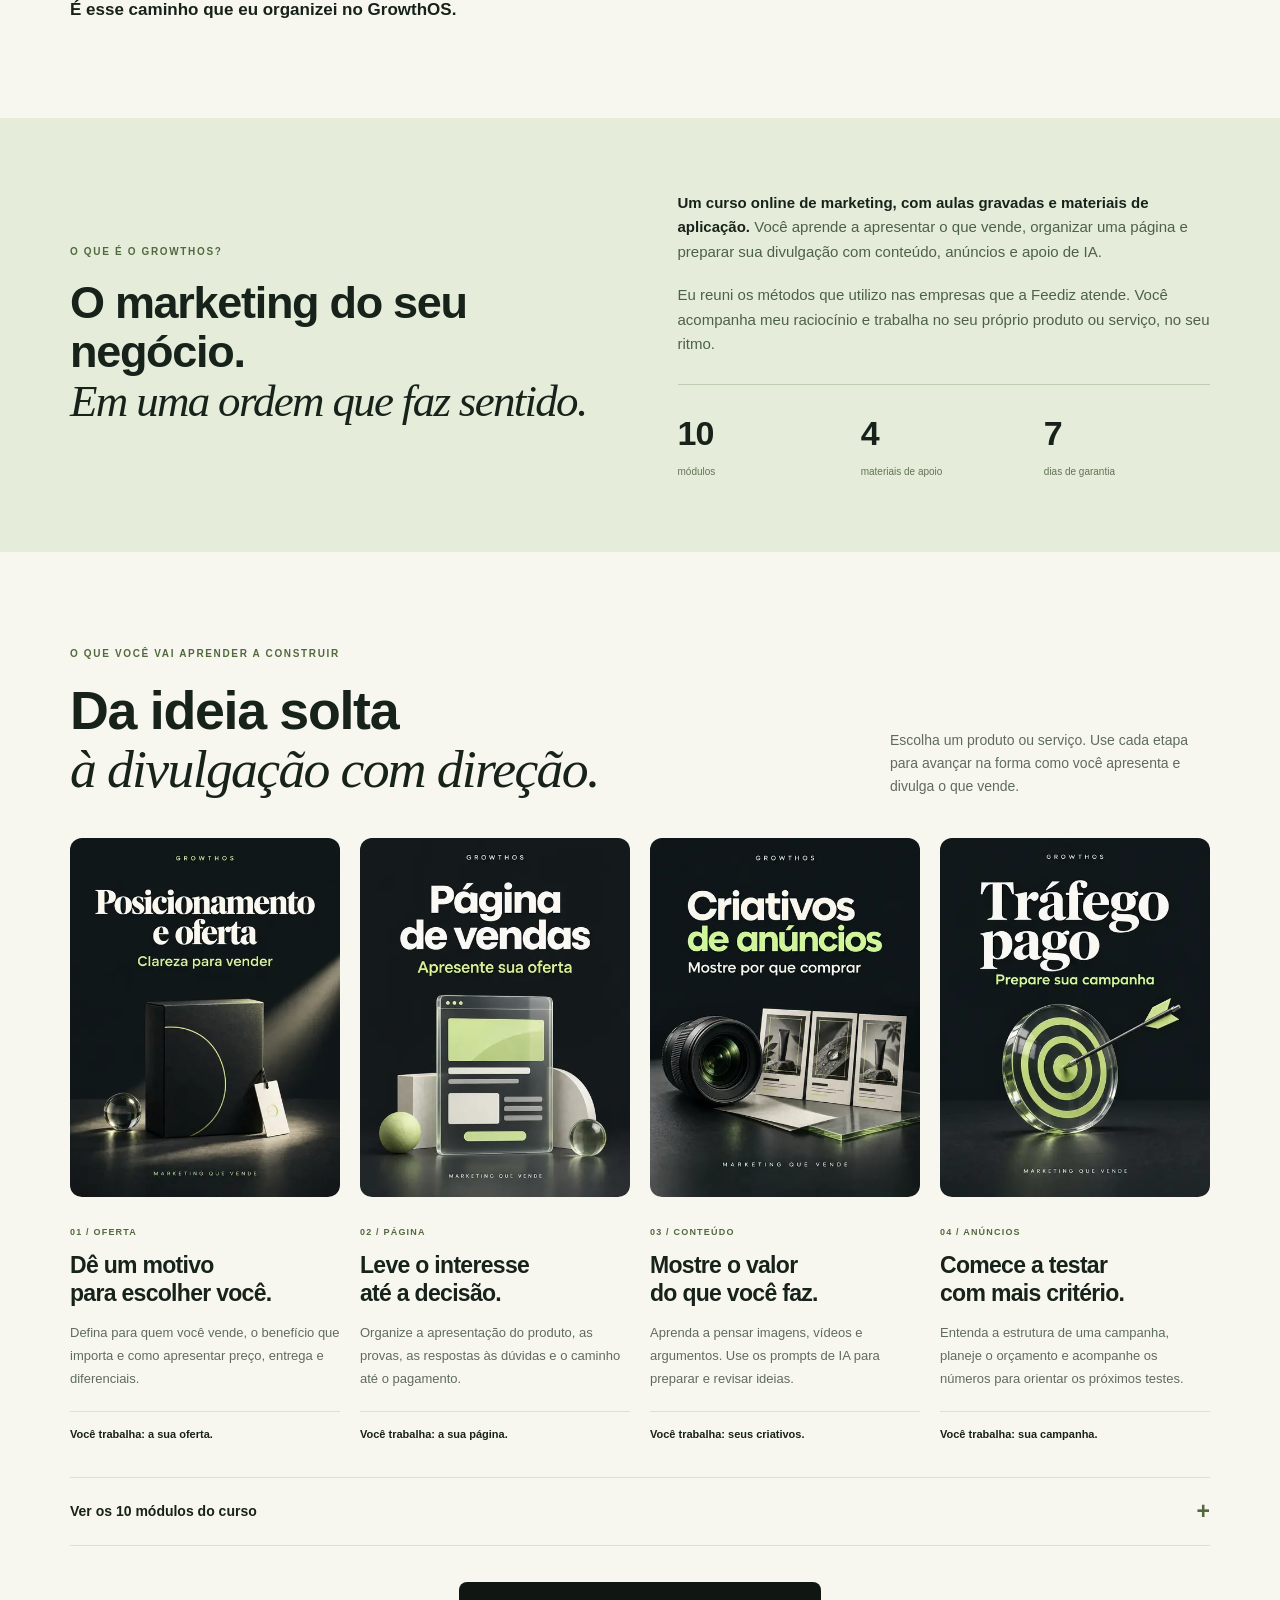
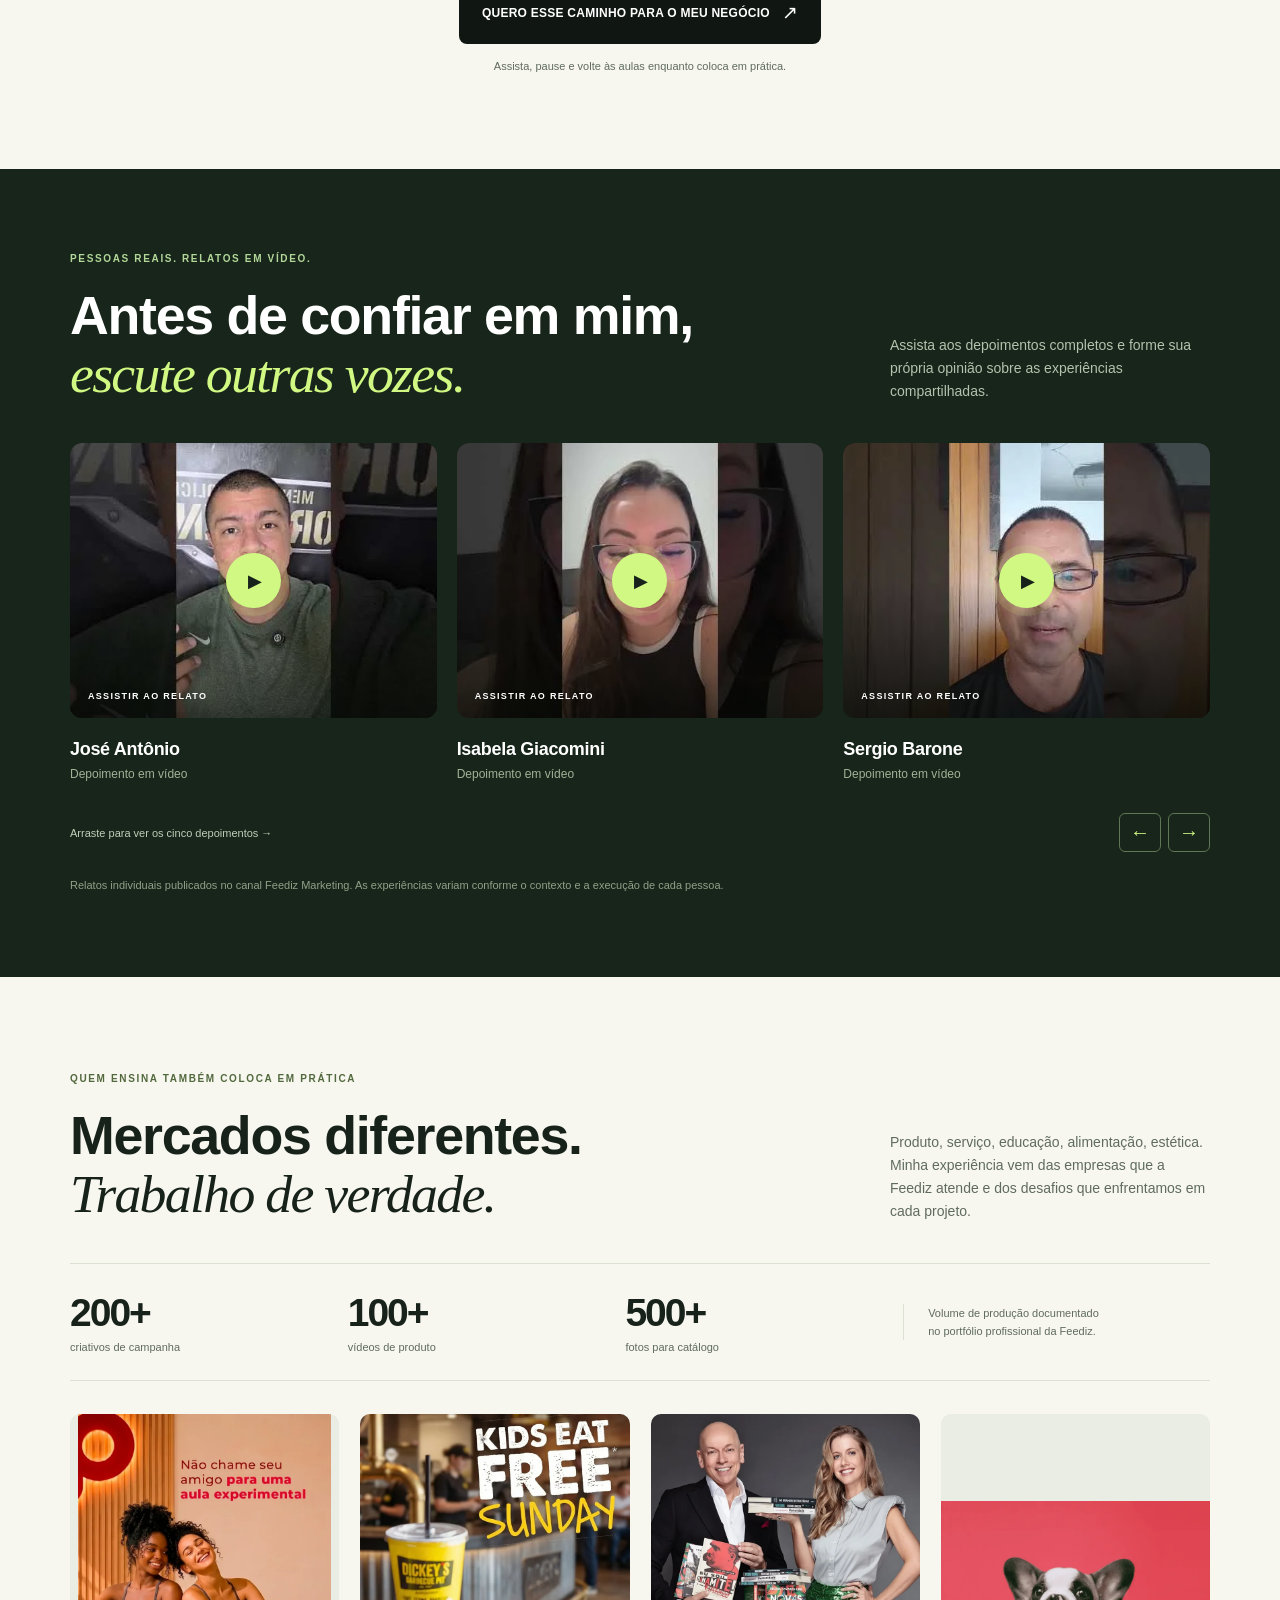
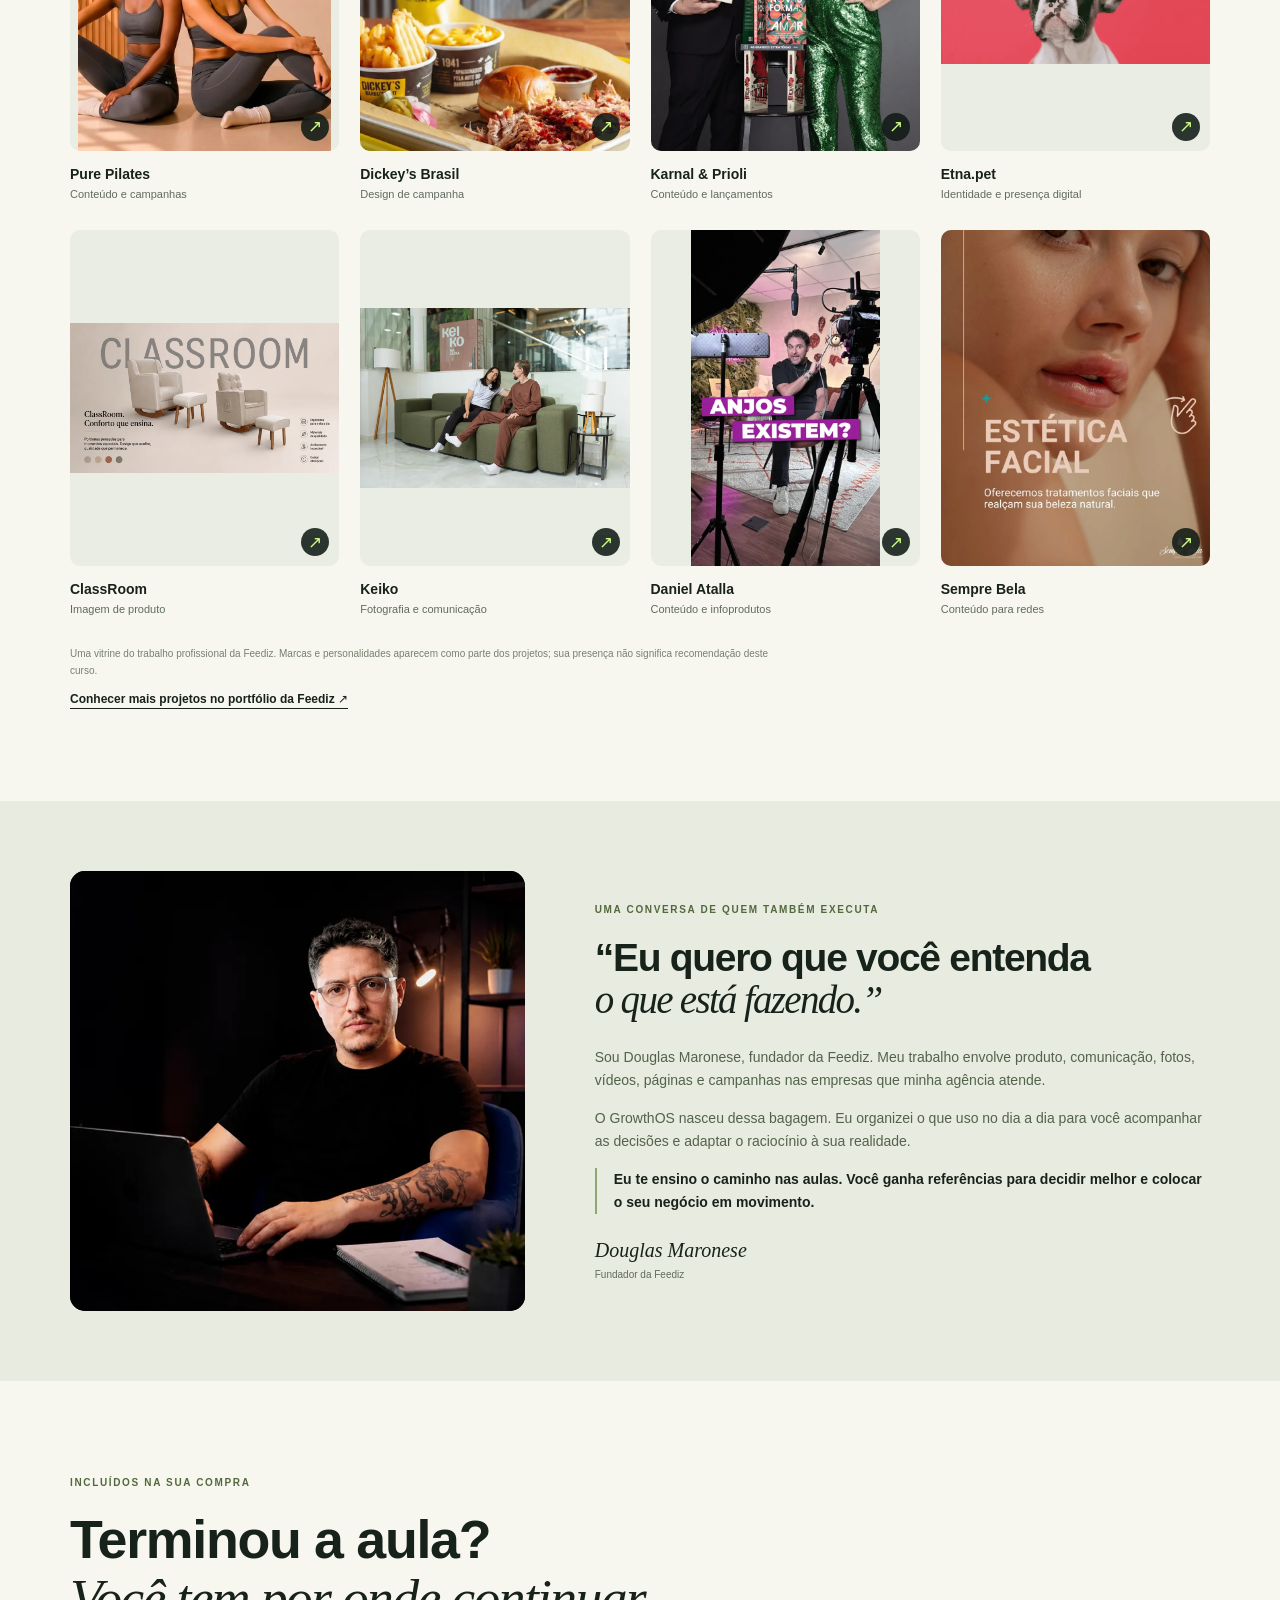
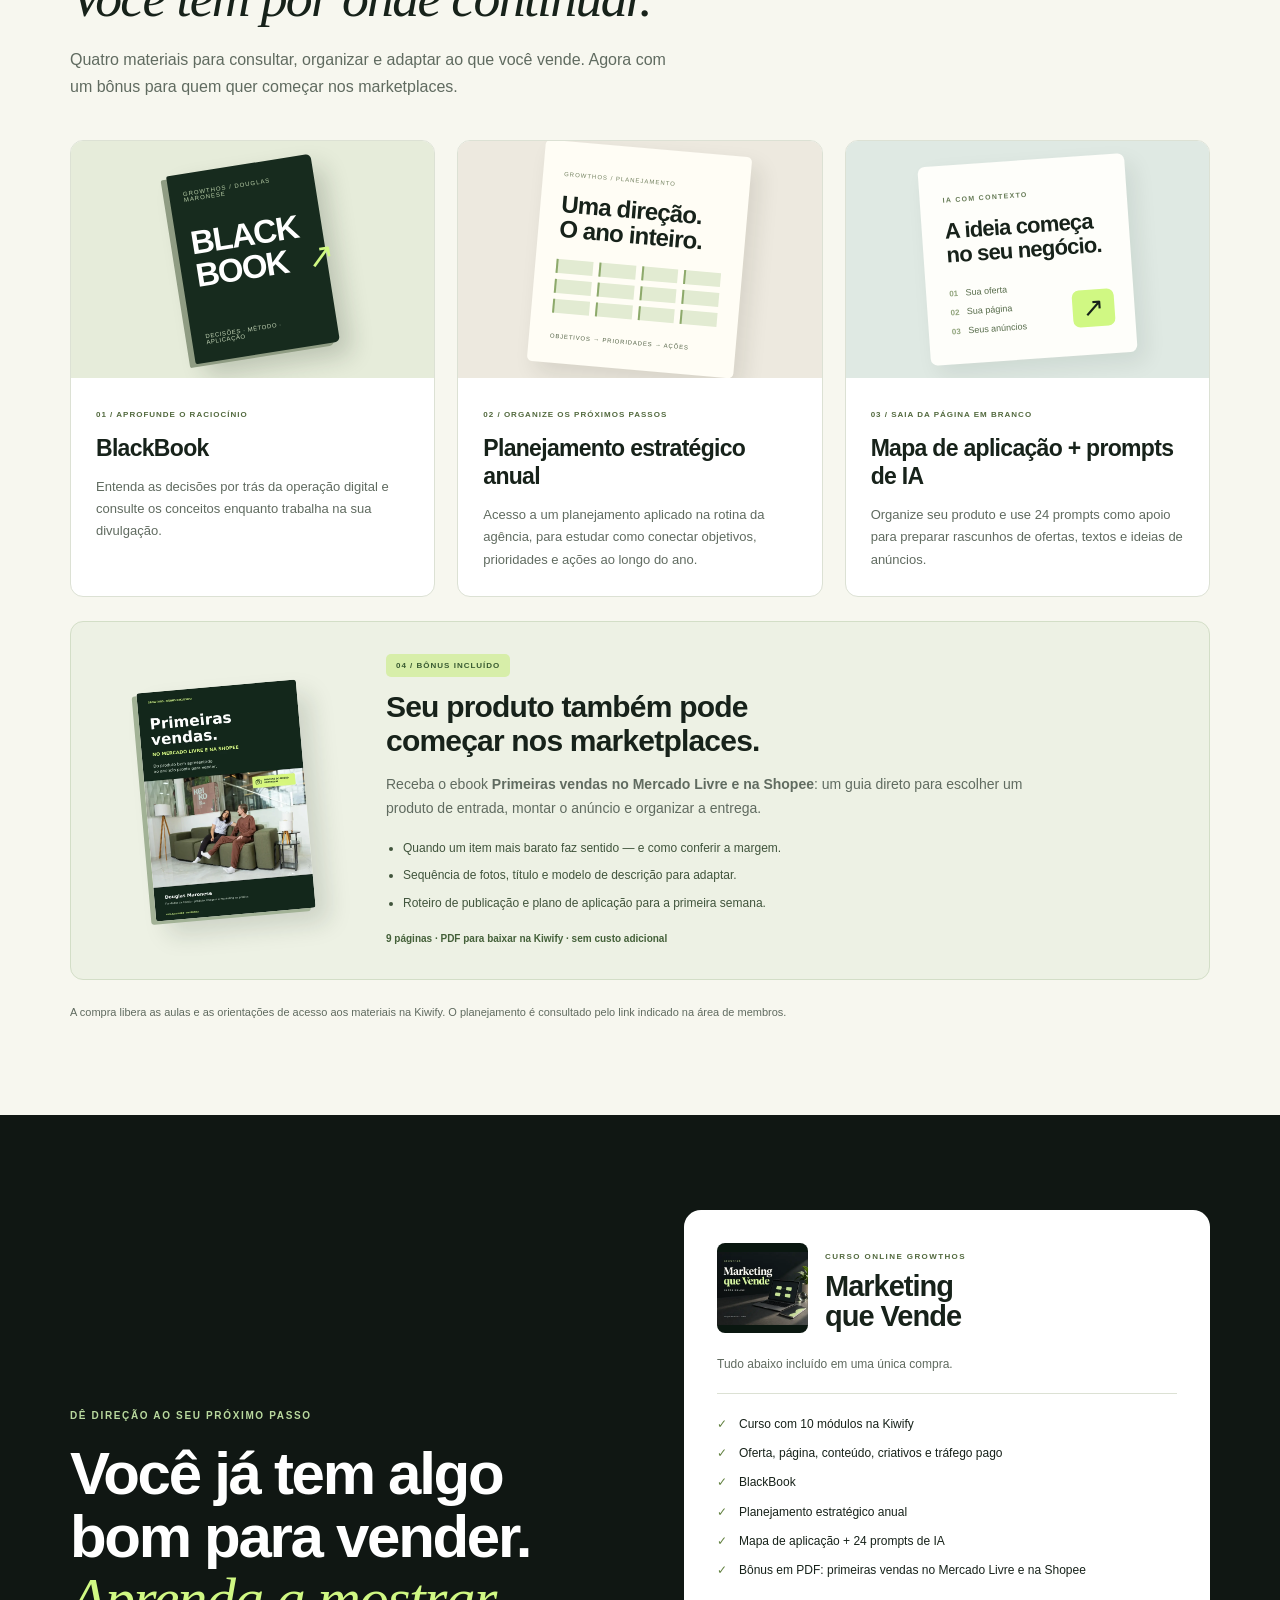
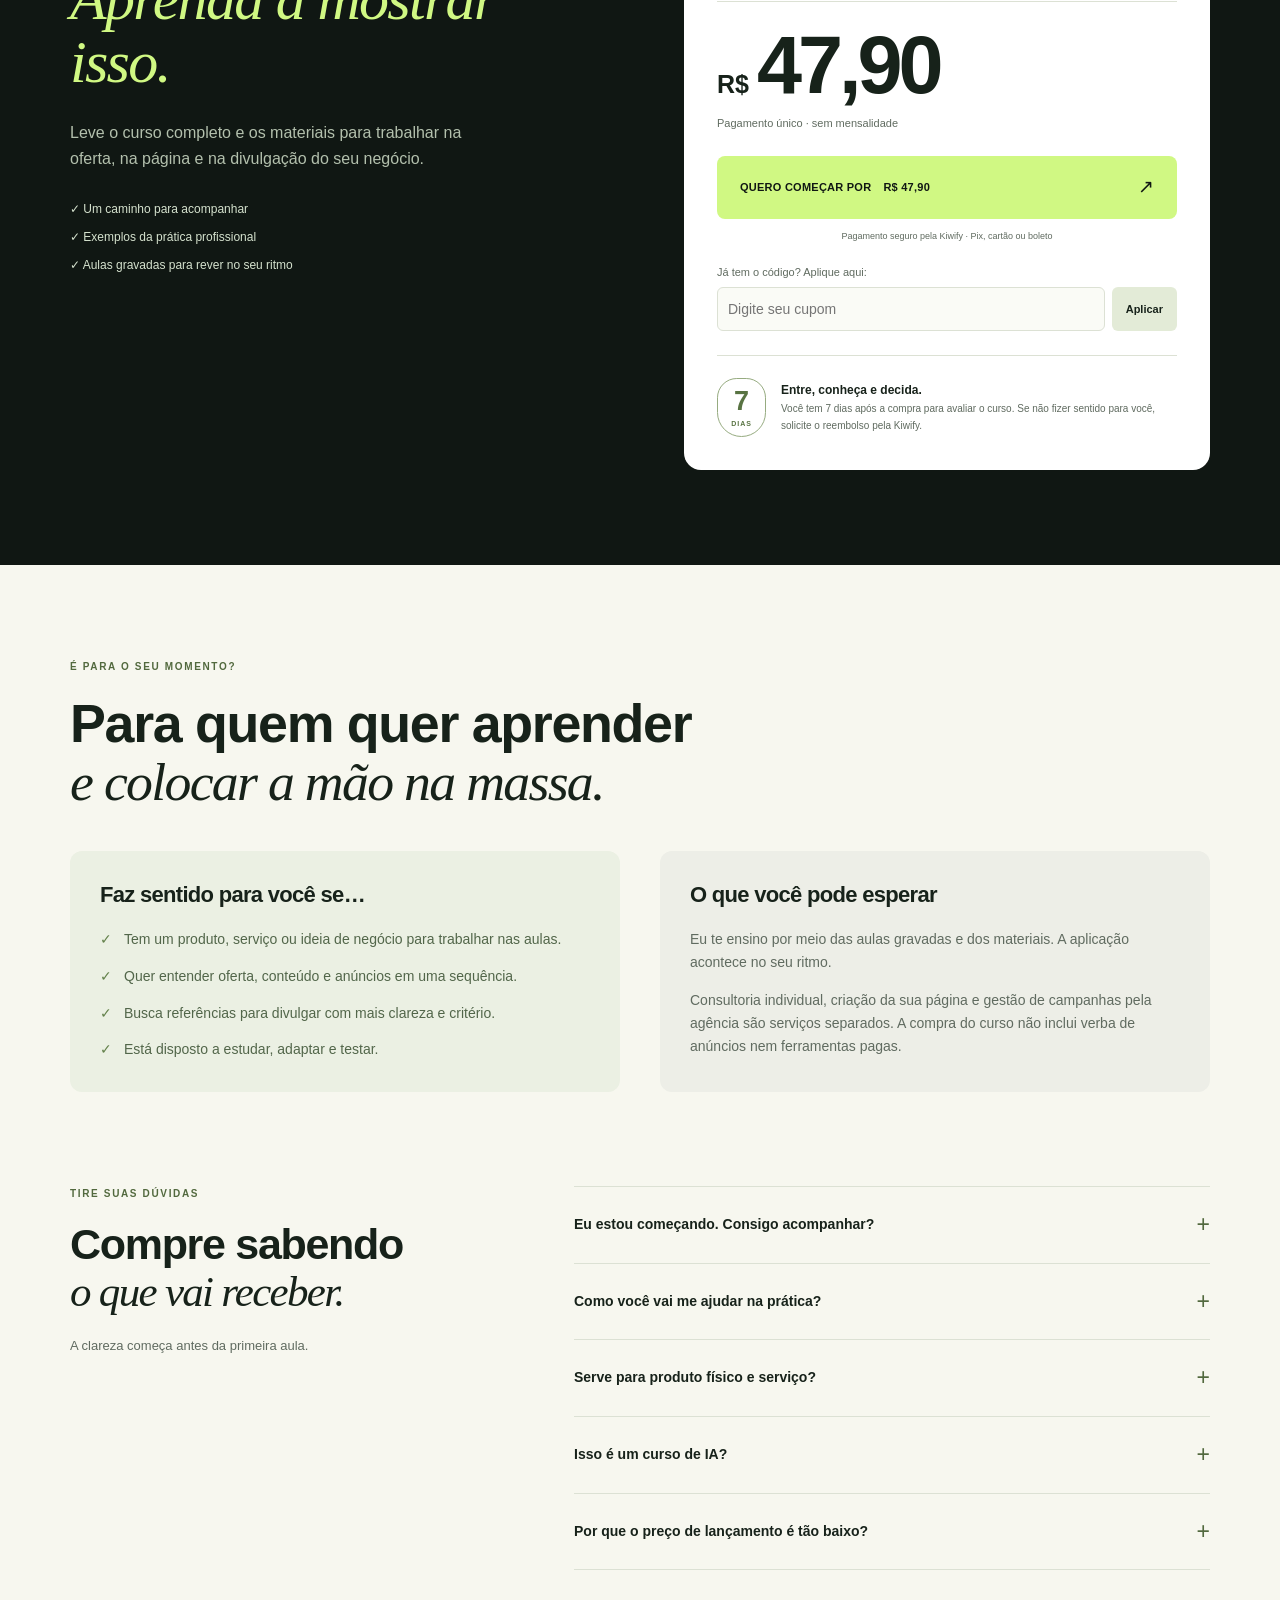
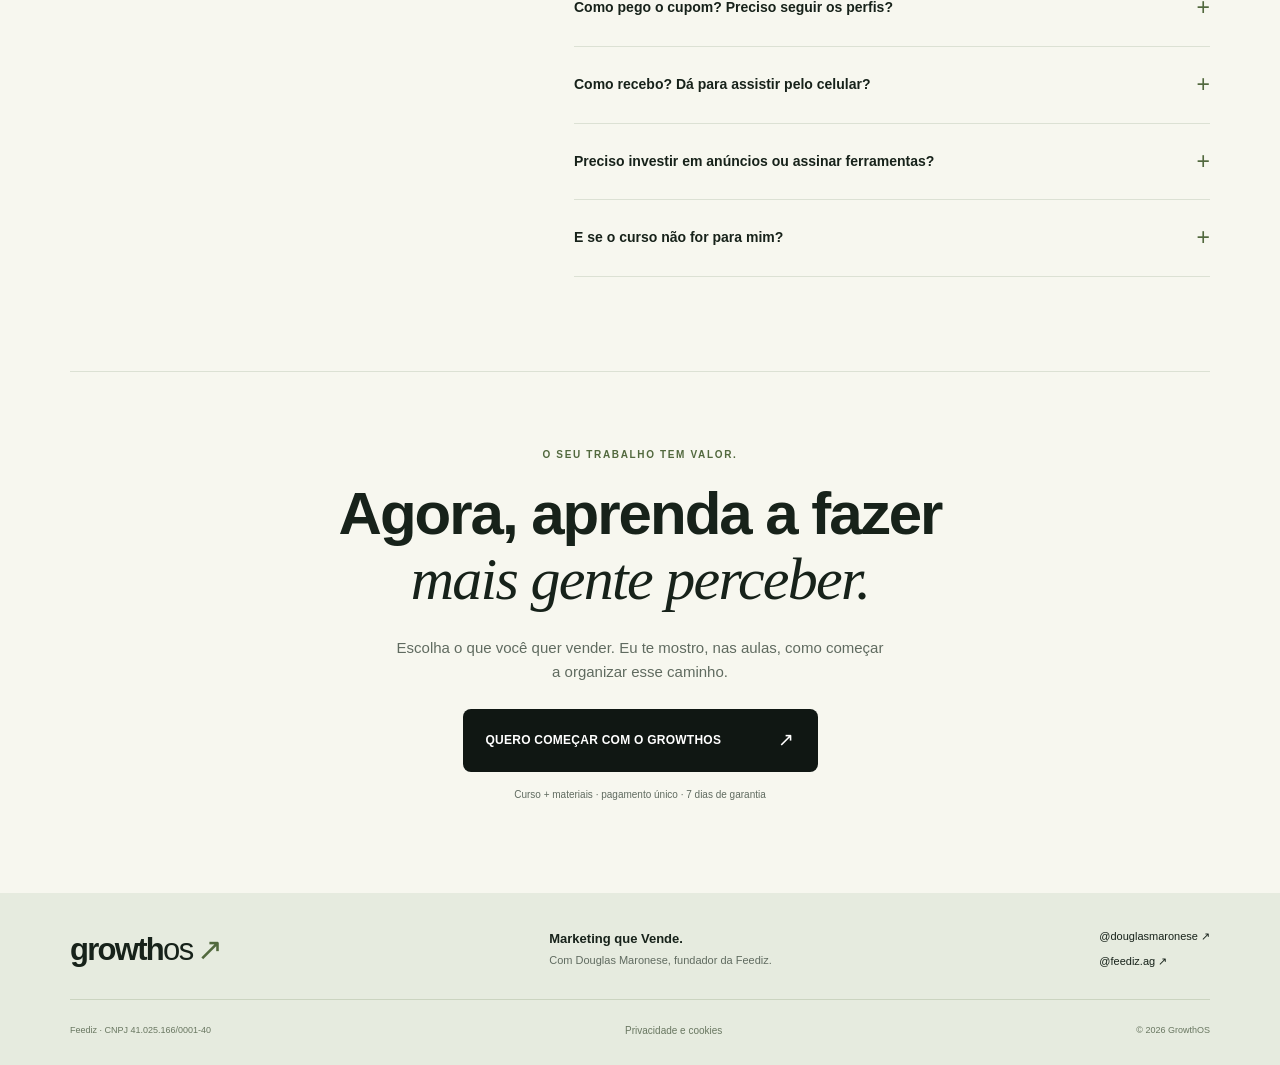
==== commit 15d9a386: "Atualiza capa do bônus com guia visual e fotografia real do portfólio Feediz" ====
--- a/index.html
+++ b/index.html
@@ -52,7 +52,7 @@
 <figure class="portfolio-card"><button class="portfolio-image" data-image="assets/case-atalla.webp" data-caption="Peça de conteúdo para Daniel Atalla" aria-label="Ampliar trabalho: Daniel Atalla"><img src="assets/case-atalla.webp" alt="Peça de conteúdo para Daniel Atalla" width="800" height="1000" loading="lazy"><span aria-hidden="true">↗</span></button><figcaption><strong>Daniel Atalla</strong><span>Conteúdo e infoprodutos</span></figcaption></figure>
 <figure class="portfolio-card"><button class="portfolio-image" data-image="assets/case-bela.webp" data-caption="Peça de comunicação de estética para Sempre Bela" aria-label="Ampliar trabalho: Sempre Bela"><img src="assets/case-bela.webp" alt="Peça de comunicação de estética para Sempre Bela" width="800" height="1000" loading="lazy"><span aria-hidden="true">↗</span></button><figcaption><strong>Sempre Bela</strong><span>Conteúdo para redes</span></figcaption></figure></div><p class="portfolio-context">Uma vitrine do trabalho profissional da Feediz. Marcas e personalidades aparecem como parte dos projetos; sua presença não significa recomendação deste curso.</p><a class="text-link" href="https://www.feediz.com.br/cases/" target="_blank" rel="noopener noreferrer">Conhecer mais projetos no portfólio da Feediz ↗</a></section>
 <section class="founder-section"><div class="wrap founder-layout"><div class="founder-photo"><img src="assets/douglas.webp" width="1500" height="756" alt="Douglas Maronese, fundador da Feediz" loading="lazy"></div><div><p class="eyebrow">UMA CONVERSA DE QUEM TAMBÉM EXECUTA</p><h2>“Eu quero que você entenda<br><em>o que está fazendo.”</em></h2><p>Sou Douglas Maronese, fundador da Feediz. Meu trabalho envolve produto, comunicação, fotos, vídeos, páginas e campanhas nas empresas que minha agência atende.</p><p>O GrowthOS nasceu dessa bagagem. Eu organizei o que uso no dia a dia para você acompanhar as decisões e adaptar o raciocínio à sua realidade.</p><p class="founder-emphasis">Eu te ensino o caminho nas aulas. Você ganha referências para decidir melhor e colocar o seu negócio em movimento.</p><span class="signature">Douglas Maronese <small>Fundador da Feediz</small></span></div></div></section>
-<section class="section wrap" id="materiais" aria-labelledby="materials-title"><div class="section-heading"><p class="eyebrow">INCLUÍDOS NA SUA COMPRA</p><h2 id="materials-title">Terminou a aula?<br><em>Você tem por onde continuar.</em></h2><p>Quatro materiais para consultar, organizar e adaptar ao que você vende. Agora com um bônus para quem quer começar nos marketplaces.</p></div><div class="materials-grid"><article class="material-card"><div class="material-art book-art" aria-hidden="true"><div class="mini-book"><span>GROWTHOS / DOUGLAS MARONESE</span><strong>BLACK<br>BOOK<span>↗</span></strong><small>DECISÕES · MÉTODO · APLICAÇÃO</small></div></div><div class="material-copy"><span>01 / APROFUNDE O RACIOCÍNIO</span><h3>BlackBook</h3><p>Entenda as decisões por trás da operação digital e consulte os conceitos enquanto trabalha na sua divulgação.</p></div></article><article class="material-card"><div class="material-art plan-art" aria-hidden="true"><div class="mini-plan"><small>GROWTHOS / PLANEJAMENTO</small><strong>Uma direção.<br>O ano inteiro.</strong><div class="plan-grid"><i></i><i></i><i></i><i></i><i></i><i></i><i></i><i></i><i></i><i></i><i></i><i></i></div><span>OBJETIVOS → PRIORIDADES → AÇÕES</span></div></div><div class="material-copy"><span>02 / ORGANIZE OS PRÓXIMOS PASSOS</span><h3>Planejamento estratégico anual</h3><p>Acesso a um planejamento aplicado na rotina da agência, para estudar como conectar objetivos, prioridades e ações ao longo do ano.</p></div></article><article class="material-card"><div class="material-art ai-art" aria-hidden="true"><div class="ai-sheet"><span>IA COM CONTEXTO</span><strong>A ideia começa<br>no seu negócio.</strong><p><b>01</b> Sua oferta<br><b>02</b> Sua página<br><b>03</b> Seus anúncios</p><i>↗</i></div></div><div class="material-copy"><span>03 / SAIA DA PÁGINA EM BRANCO</span><h3>Mapa de aplicação + prompts de IA</h3><p>Organize seu produto e use 24 prompts como apoio para preparar rascunhos de ofertas, textos e ideias de anúncios.</p></div></article></div><article class="marketplace-bonus" id="bonus-marketplaces"><div class="bonus-cover"><img src="assets/bonus-marketplaces.webp" width="420" height="700" alt="Capa do ebook Primeiras vendas no Mercado Livre e na Shopee, por Douglas Maronese" loading="lazy"></div><div class="bonus-copy"><span class="tag">04 / BÔNUS INCLUÍDO</span><h3>Seu produto também pode<br>começar nos marketplaces.</h3><p>Receba o ebook <strong>Primeiras vendas no Mercado Livre e na Shopee</strong>: um guia direto para escolher um produto de entrada, montar o anúncio e organizar a entrega.</p><ul><li>Quando um item mais barato faz sentido — e como conferir a margem.</li><li>Sequência de fotos, título e modelo de descrição para adaptar.</li><li>Roteiro de publicação e plano de aplicação para a primeira semana.</li></ul><p class="bonus-format">9 páginas · PDF para baixar na Kiwify · sem custo adicional</p></div></article><p class="materials-note">A compra libera as aulas e as orientações de acesso aos materiais na Kiwify. O planejamento é consultado pelo link indicado na área de membros.</p></section>
+<section class="section wrap" id="materiais" aria-labelledby="materials-title"><div class="section-heading"><p class="eyebrow">INCLUÍDOS NA SUA COMPRA</p><h2 id="materials-title">Terminou a aula?<br><em>Você tem por onde continuar.</em></h2><p>Quatro materiais para consultar, organizar e adaptar ao que você vende. Agora com um bônus para quem quer começar nos marketplaces.</p></div><div class="materials-grid"><article class="material-card"><div class="material-art book-art" aria-hidden="true"><div class="mini-book"><span>GROWTHOS / DOUGLAS MARONESE</span><strong>BLACK<br>BOOK<span>↗</span></strong><small>DECISÕES · MÉTODO · APLICAÇÃO</small></div></div><div class="material-copy"><span>01 / APROFUNDE O RACIOCÍNIO</span><h3>BlackBook</h3><p>Entenda as decisões por trás da operação digital e consulte os conceitos enquanto trabalha na sua divulgação.</p></div></article><article class="material-card"><div class="material-art plan-art" aria-hidden="true"><div class="mini-plan"><small>GROWTHOS / PLANEJAMENTO</small><strong>Uma direção.<br>O ano inteiro.</strong><div class="plan-grid"><i></i><i></i><i></i><i></i><i></i><i></i><i></i><i></i><i></i><i></i><i></i><i></i></div><span>OBJETIVOS → PRIORIDADES → AÇÕES</span></div></div><div class="material-copy"><span>02 / ORGANIZE OS PRÓXIMOS PASSOS</span><h3>Planejamento estratégico anual</h3><p>Acesso a um planejamento aplicado na rotina da agência, para estudar como conectar objetivos, prioridades e ações ao longo do ano.</p></div></article><article class="material-card"><div class="material-art ai-art" aria-hidden="true"><div class="ai-sheet"><span>IA COM CONTEXTO</span><strong>A ideia começa<br>no seu negócio.</strong><p><b>01</b> Sua oferta<br><b>02</b> Sua página<br><b>03</b> Seus anúncios</p><i>↗</i></div></div><div class="material-copy"><span>03 / SAIA DA PÁGINA EM BRANCO</span><h3>Mapa de aplicação + prompts de IA</h3><p>Organize seu produto e use 24 prompts como apoio para preparar rascunhos de ofertas, textos e ideias de anúncios.</p></div></article></div><article class="marketplace-bonus" id="bonus-marketplaces"><div class="bonus-cover"><img src="assets/bonus-marketplaces.webp?v=20260914d" width="600" height="860" alt="Capa do ebook Primeiras vendas no Mercado Livre e na Shopee, por Douglas Maronese" loading="lazy"></div><div class="bonus-copy"><span class="tag">04 / BÔNUS INCLUÍDO</span><h3>Seu produto também pode<br> começar nos marketplaces.</h3><p>Receba o ebook <strong>Primeiras vendas no Mercado Livre e na Shopee</strong>: um guia direto para escolher um produto de entrada, montar o anúncio e organizar a entrega.</p><ul><li>Quando um item mais barato faz sentido — e como conferir a margem.</li><li>Sequência de fotos, título e modelo de descrição para adaptar.</li><li>Roteiro de publicação e plano de aplicação para a primeira semana.</li></ul><p class="bonus-format">9 páginas · PDF para baixar na Kiwify · sem custo adicional</p></div></article><p class="materials-note">A compra libera as aulas e as orientações de acesso aos materiais na Kiwify. O planejamento é consultado pelo link indicado na área de membros.</p></section>
 <section class="offer-section" id="oferta" aria-labelledby="offer-title"><div class="wrap offer-layout"><div class="offer-heading"><p class="eyebrow">DÊ DIREÇÃO AO SEU PRÓXIMO PASSO</p><h2 id="offer-title">Você já tem algo<br>bom para vender.<br><em>Aprenda a mostrar isso.</em></h2><p>Leve o curso completo e os materiais para trabalhar na oferta, na página e na divulgação do seu negócio.</p><div class="offer-checks"><span>✓ Um caminho para acompanhar</span><span>✓ Exemplos da prática profissional</span><span>✓ Aulas gravadas para rever no seu ritmo</span></div><div class="launch-note" data-promo-available hidden><span class="tag">CONDIÇÃO DE LANÇAMENTO</span><h3>Seu cupom vale até <span data-promo-date>21/09/2026</span>.</h3><p>Com FEEDIZ, o curso sai de R$ 47,90 por <strong data-discount-price>R$ 17,72</strong>. Depois do prazo, volta ao preço normal.</p><p class="deadline" data-countdown aria-live="off"></p></div></div><div class="offer-card" id="offer-card"><div class="offer-card-top"><img src="assets/curso-capa.webp" width="640" height="512" alt="Capa do curso GrowthOS — Marketing que Vende" loading="lazy"><div><span>CURSO ONLINE GROWTHOS</span><h3>Marketing<br>que Vende</h3></div></div><p class="offer-sub">Tudo abaixo incluído em uma única compra.</p><ul class="included"><li>Curso com 10 módulos na Kiwify</li><li>Oferta, página, conteúdo, criativos e tráfego pago</li><li>BlackBook</li><li>Planejamento estratégico anual</li><li>Mapa de aplicação + 24 prompts de IA</li><li>Bônus em PDF: primeiras vendas no Mercado Livre e na Shopee</li></ul><p class="previous-price" data-promo-applied hidden>De <del data-regular-price>R$ 47,90</del> por</p><div class="offer-price"><span>R$</span><strong data-price-number>47,90</strong></div><p class="payment-note">Pagamento único · sem mensalidade</p><p class="promo-caption" data-promo-applied hidden>✓ FEEDIZ aplicado · 63% de desconto</p><button class="button button-lime" data-buy>QUERO COMEÇAR POR <span class="price">R$ 47,90</span> <span aria-hidden="true">↗</span></button><p class="checkout-micro">Pagamento seguro pela Kiwify · Pix, cartão ou boleto</p><button class="coupon-discovery" data-get-coupon data-promo-unapplied hidden><span>Quer a condição de lançamento?</span><strong>Pegue o cupom e pague <span data-discount-price>R$ 17,72</span> ↗</strong></button><form id="coupon-form" class="coupon-form" hidden><label for="coupon-code">Já tem o código? Aplique aqui:</label><div class="coupon-controls"><input id="coupon-code" name="coupon" autocomplete="off" autocapitalize="characters" spellcheck="false" maxlength="30" placeholder="Digite seu cupom" aria-describedby="coupon-message"><button type="submit">Aplicar</button></div><p id="coupon-message" role="status" aria-live="polite"></p><button id="coupon-remove" type="button" hidden>Remover cupom</button></form><div class="guarantee"><div>7<small>DIAS</small></div><p><strong>Entre, conheça e decida.</strong><br>Você tem 7 dias após a compra para avaliar o curso. Se não fizer sentido para você, solicite o reembolso pela Kiwify.</p></div></div></div></section>
 <section class="section wrap fit-section"><div class="section-heading"><p class="eyebrow">É PARA O SEU MOMENTO?</p><h2>Para quem quer aprender<br><em>e colocar a mão na massa.</em></h2></div><div class="fit-grid"><article><h3>Faz sentido para você se…</h3><ul><li>Tem um produto, serviço ou ideia de negócio para trabalhar nas aulas.</li><li>Quer entender oferta, conteúdo e anúncios em uma sequência.</li><li>Busca referências para divulgar com mais clareza e critério.</li><li>Está disposto a estudar, adaptar e testar.</li></ul></article><article><h3>O que você pode esperar</h3><p>Eu te ensino por meio das aulas gravadas e dos materiais. A aplicação acontece no seu ritmo.</p><p>Consultoria individual, criação da sua página e gestão de campanhas pela agência são serviços separados. A compra do curso não inclui verba de anúncios nem ferramentas pagas.</p></article></div></section>
 <section class="section faq-shell"><div class="wrap faq-layout"><div><p class="eyebrow">TIRE SUAS DÚVIDAS</p><h2>Compre sabendo<br><em>o que vai receber.</em></h2><p>A clareza começa antes da primeira aula.</p></div><div class="faq-list">
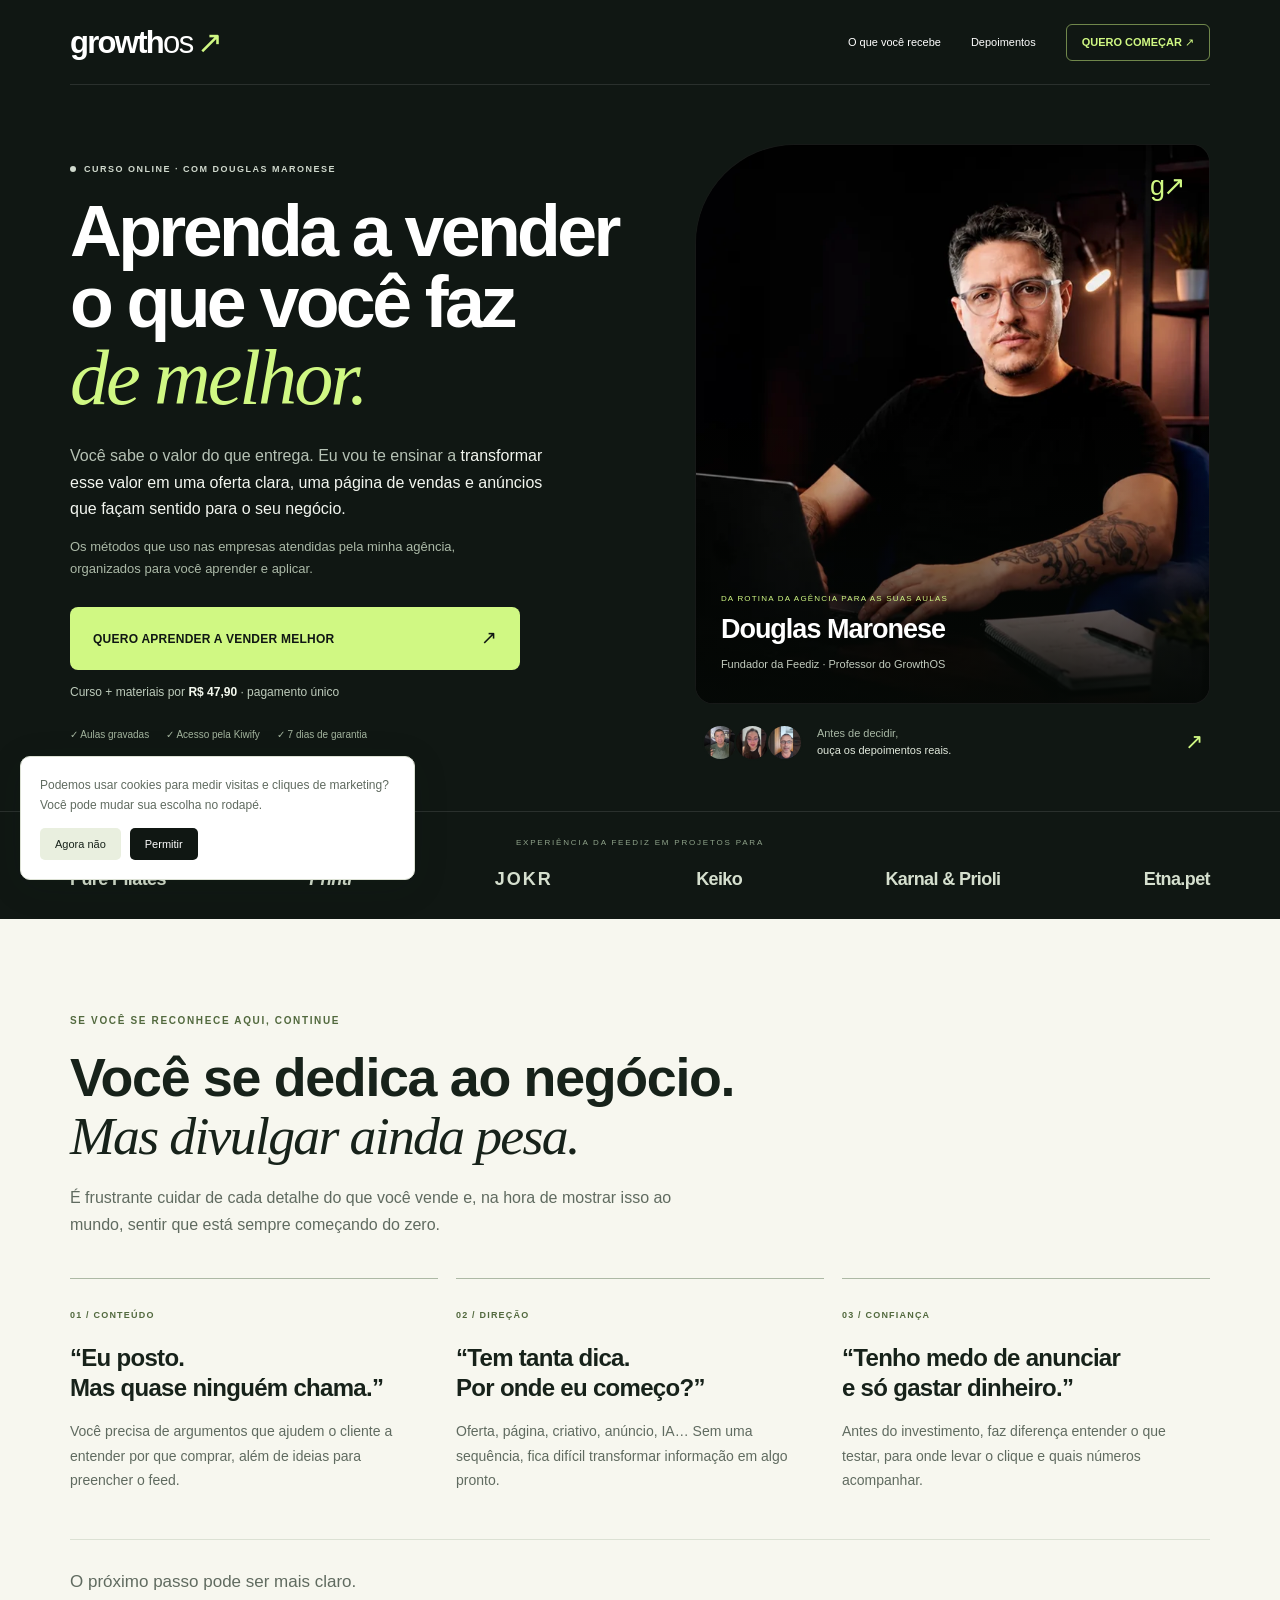
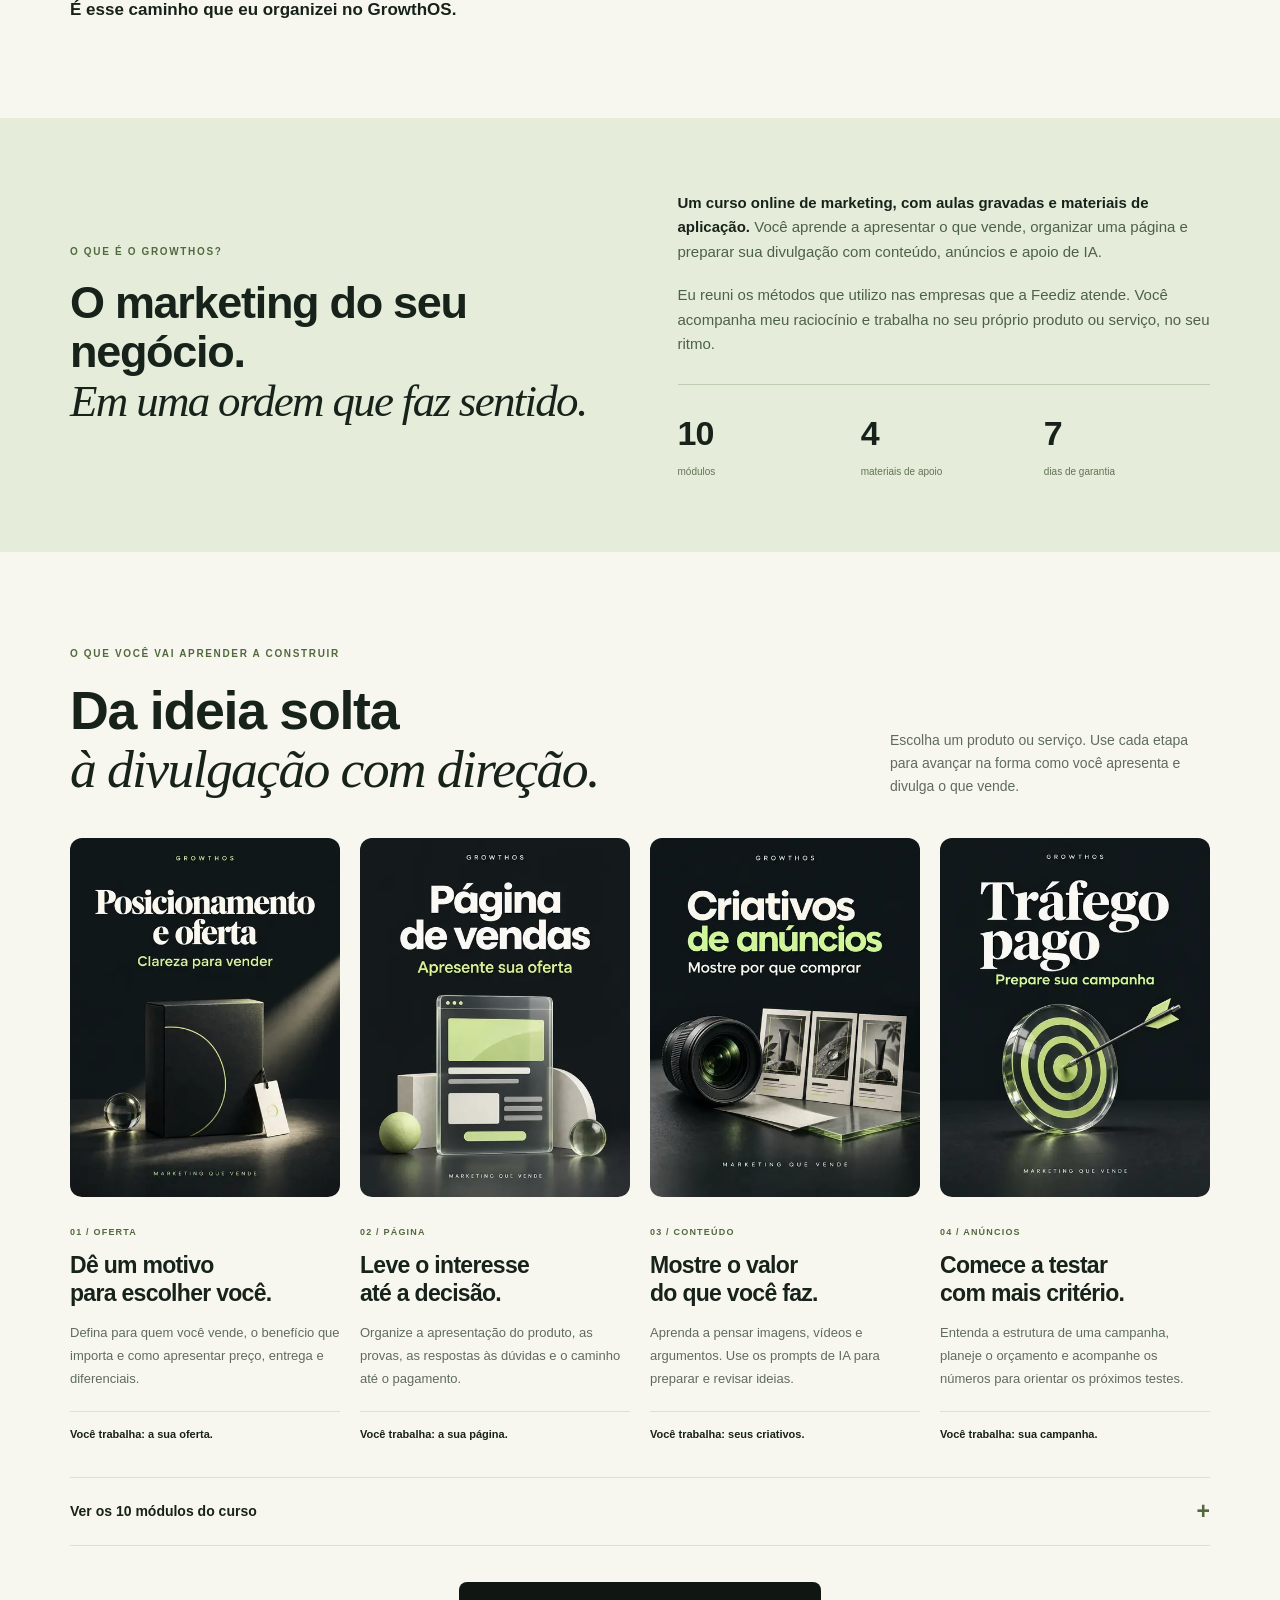
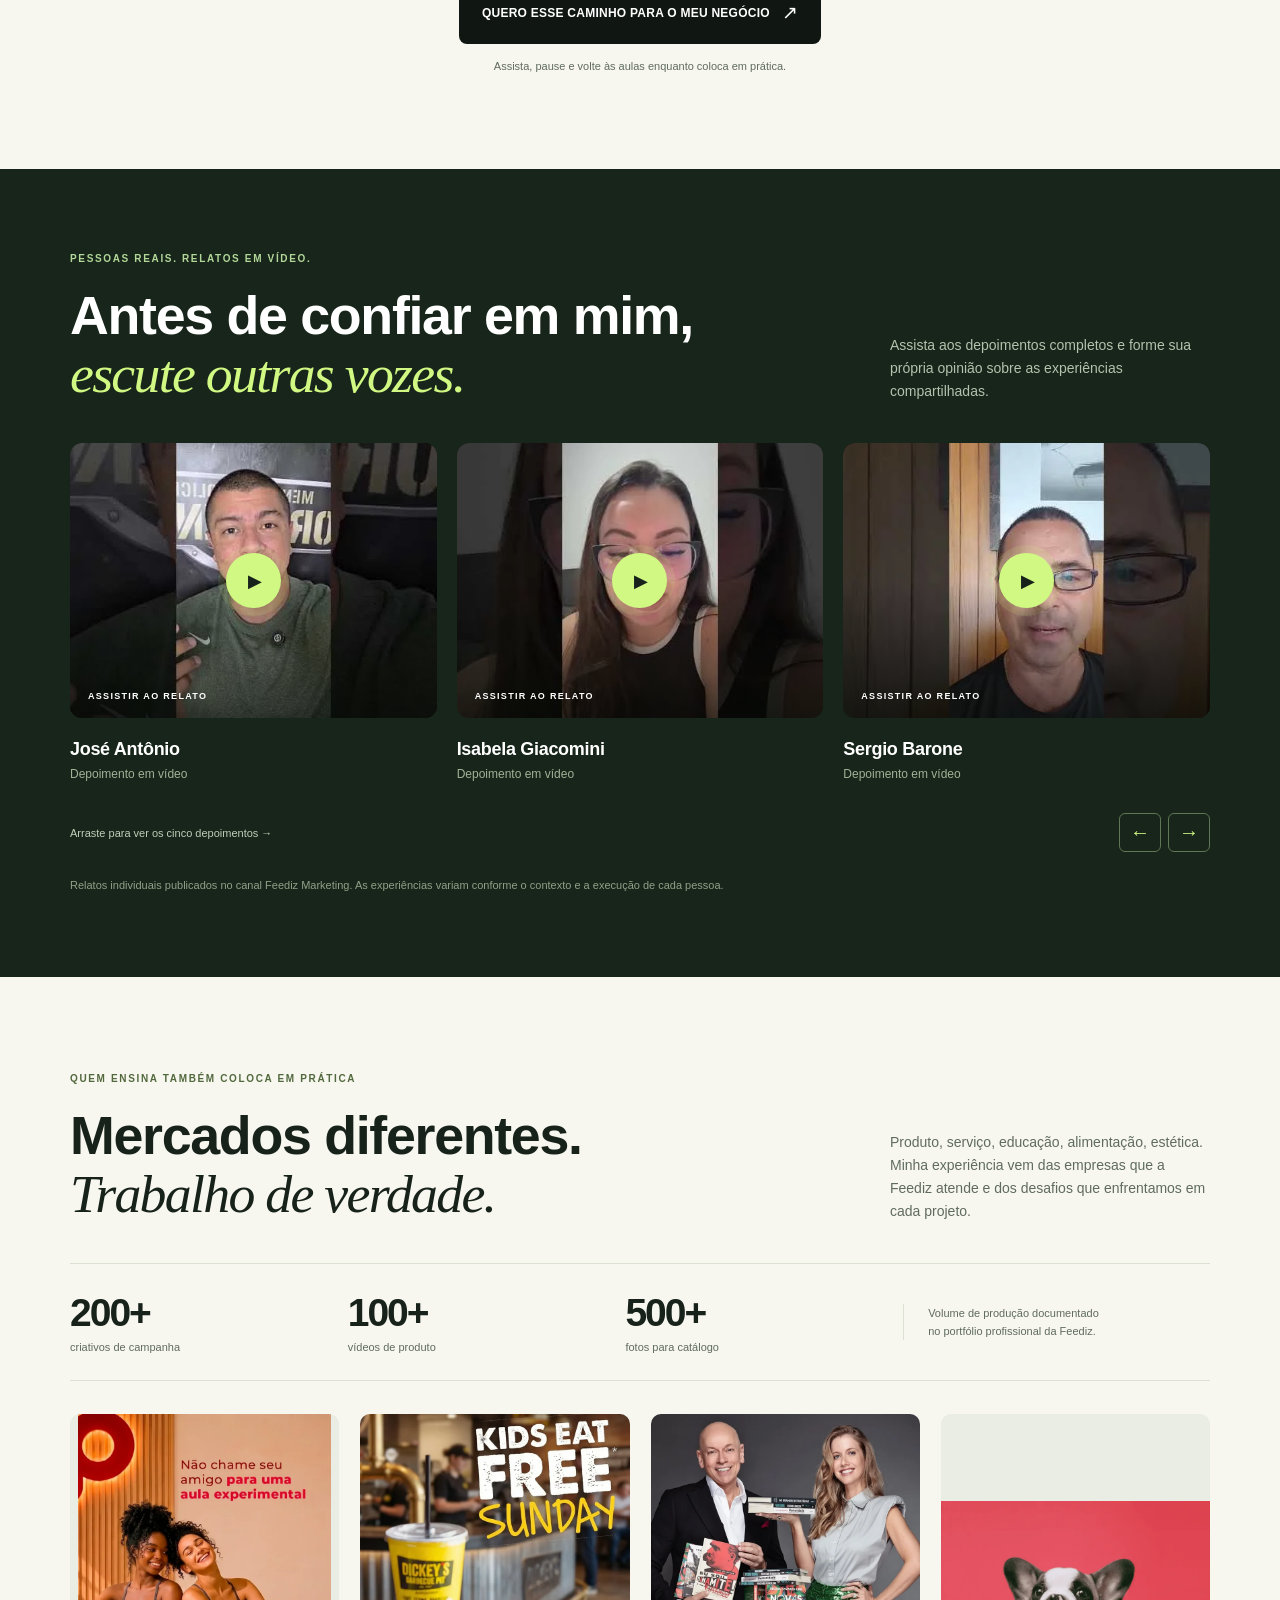
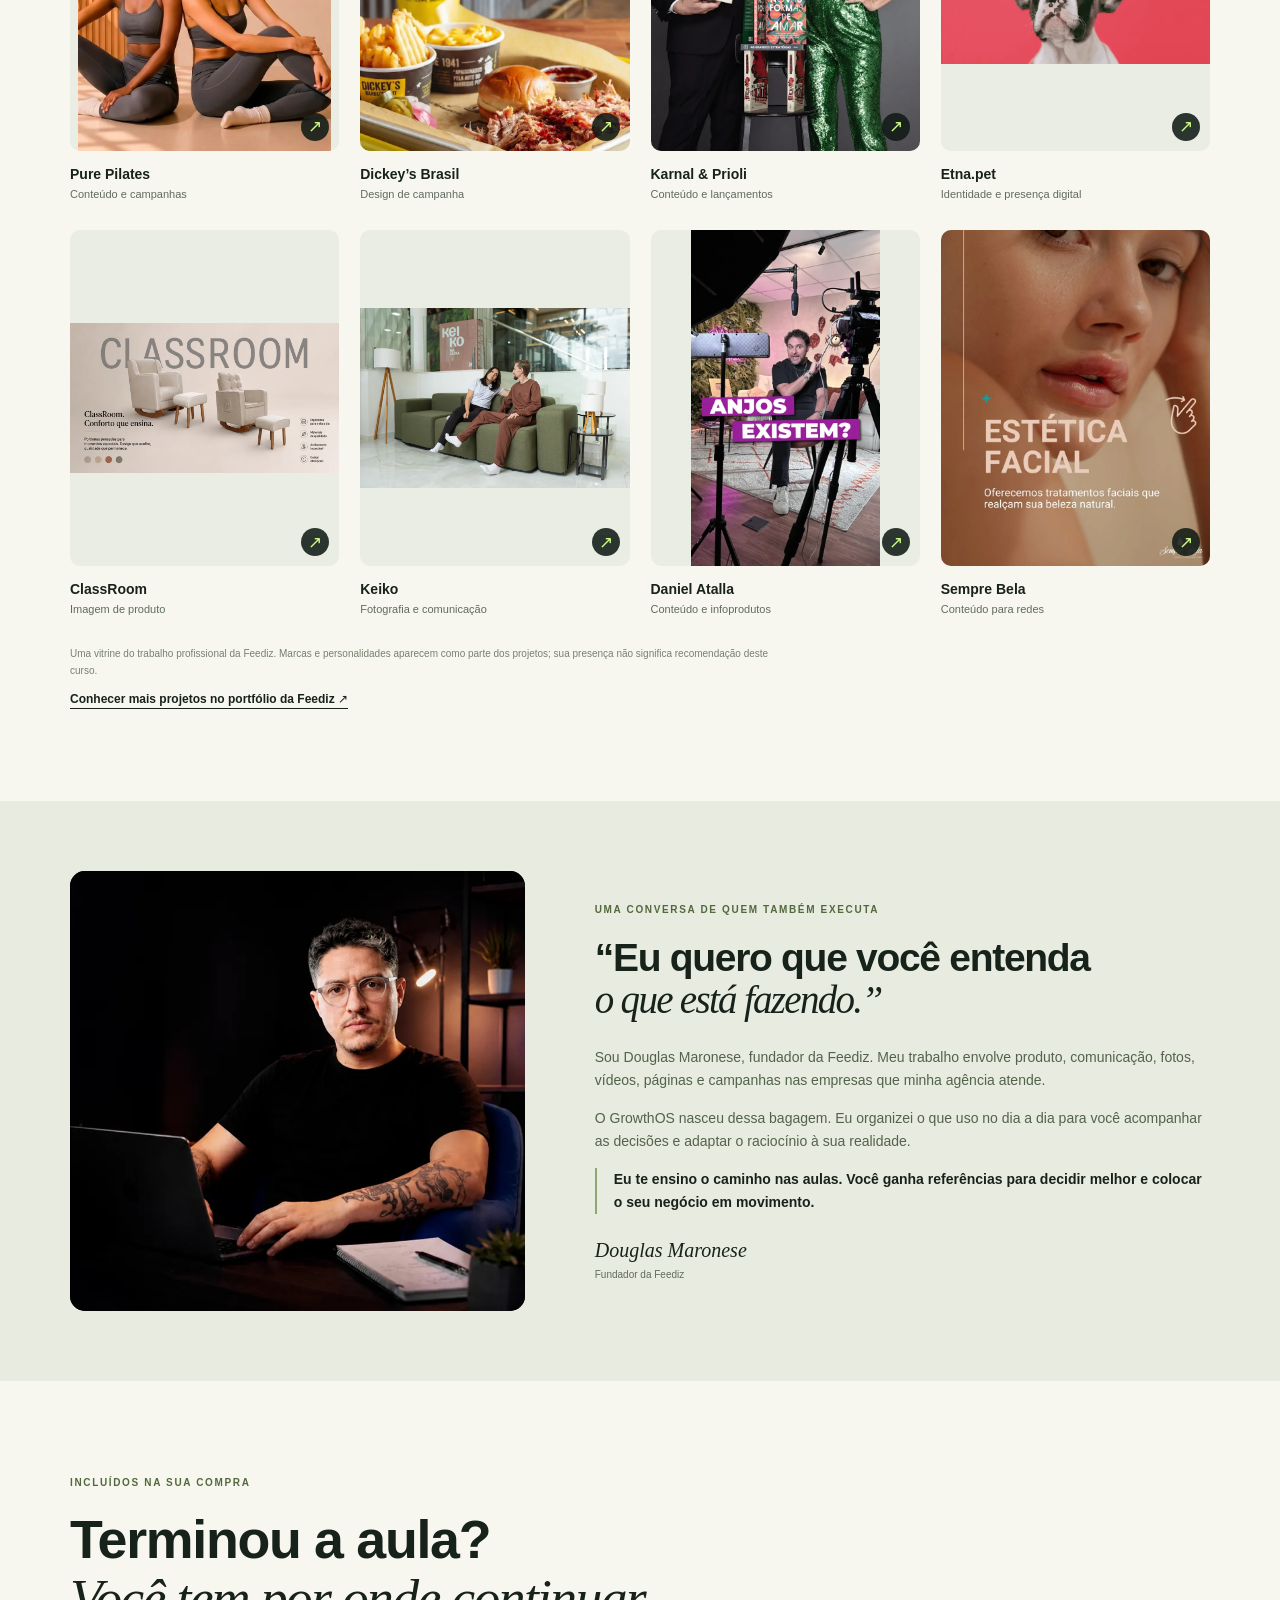
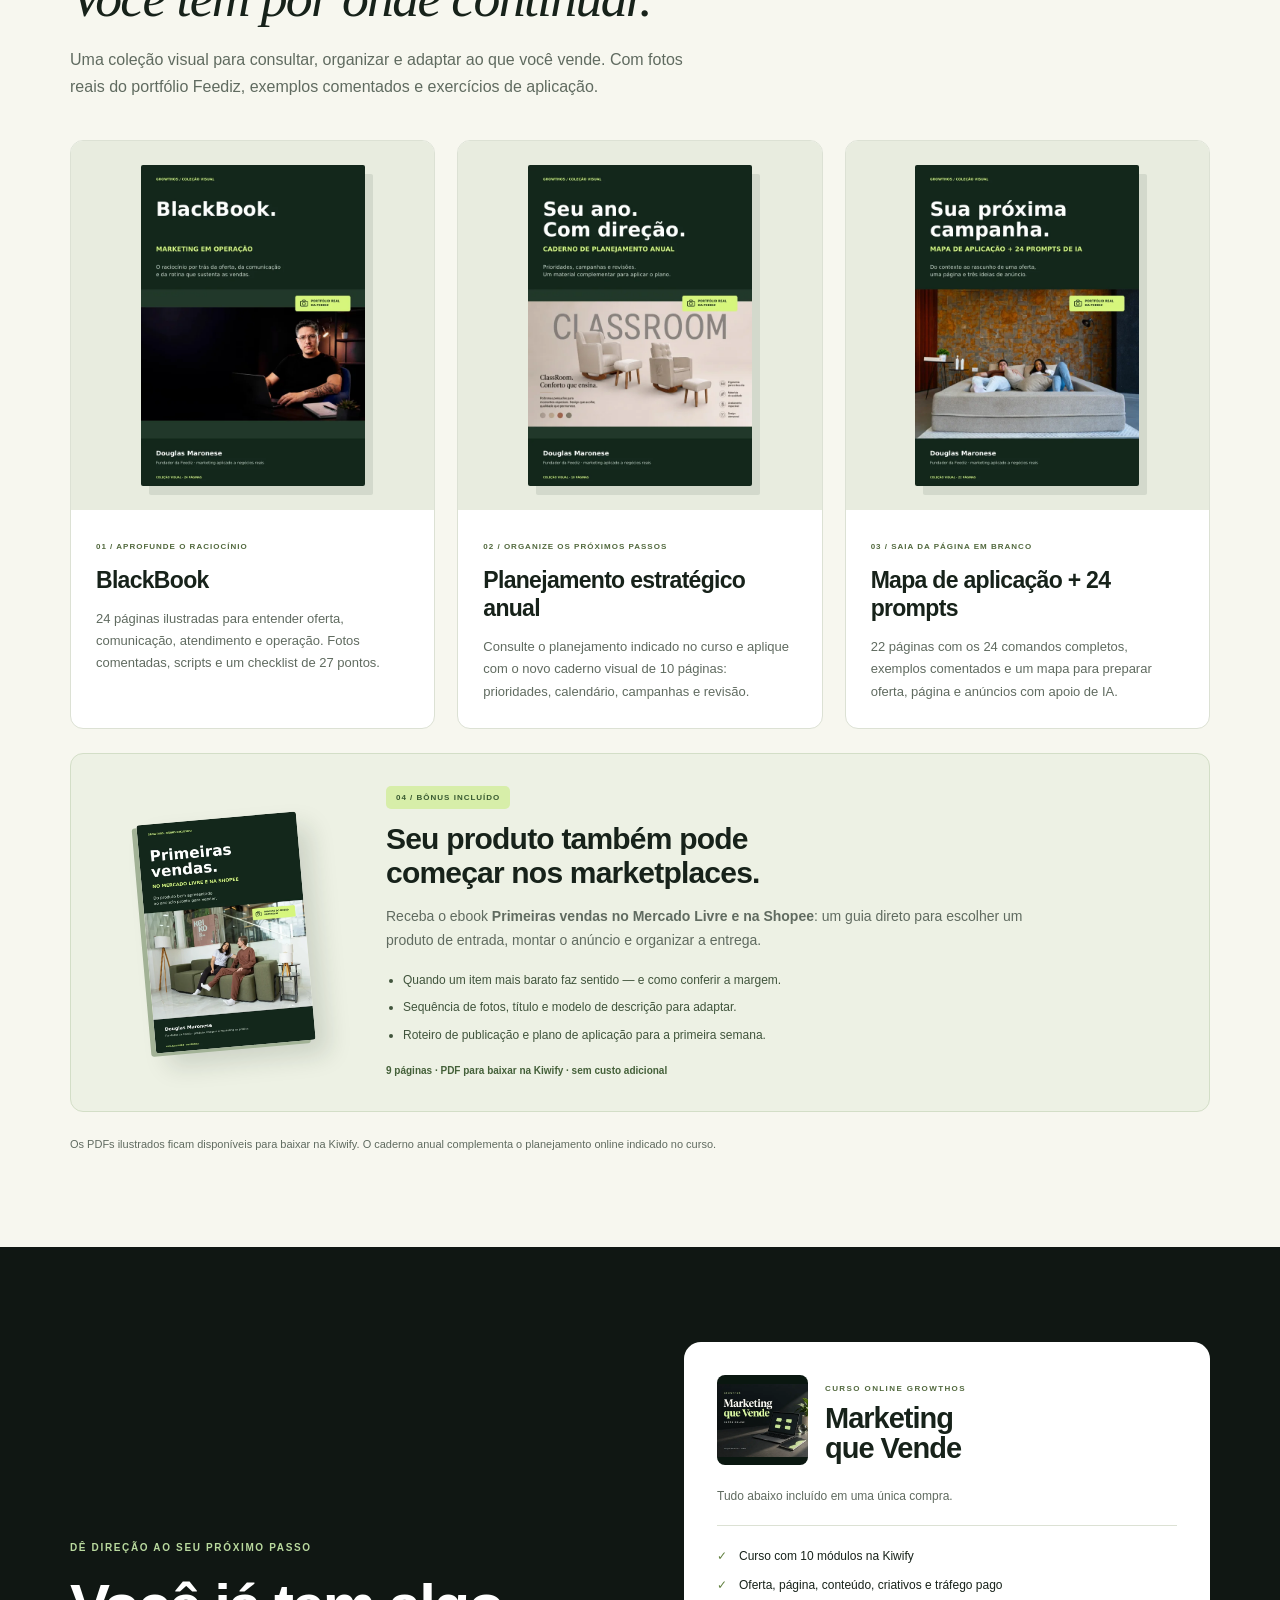
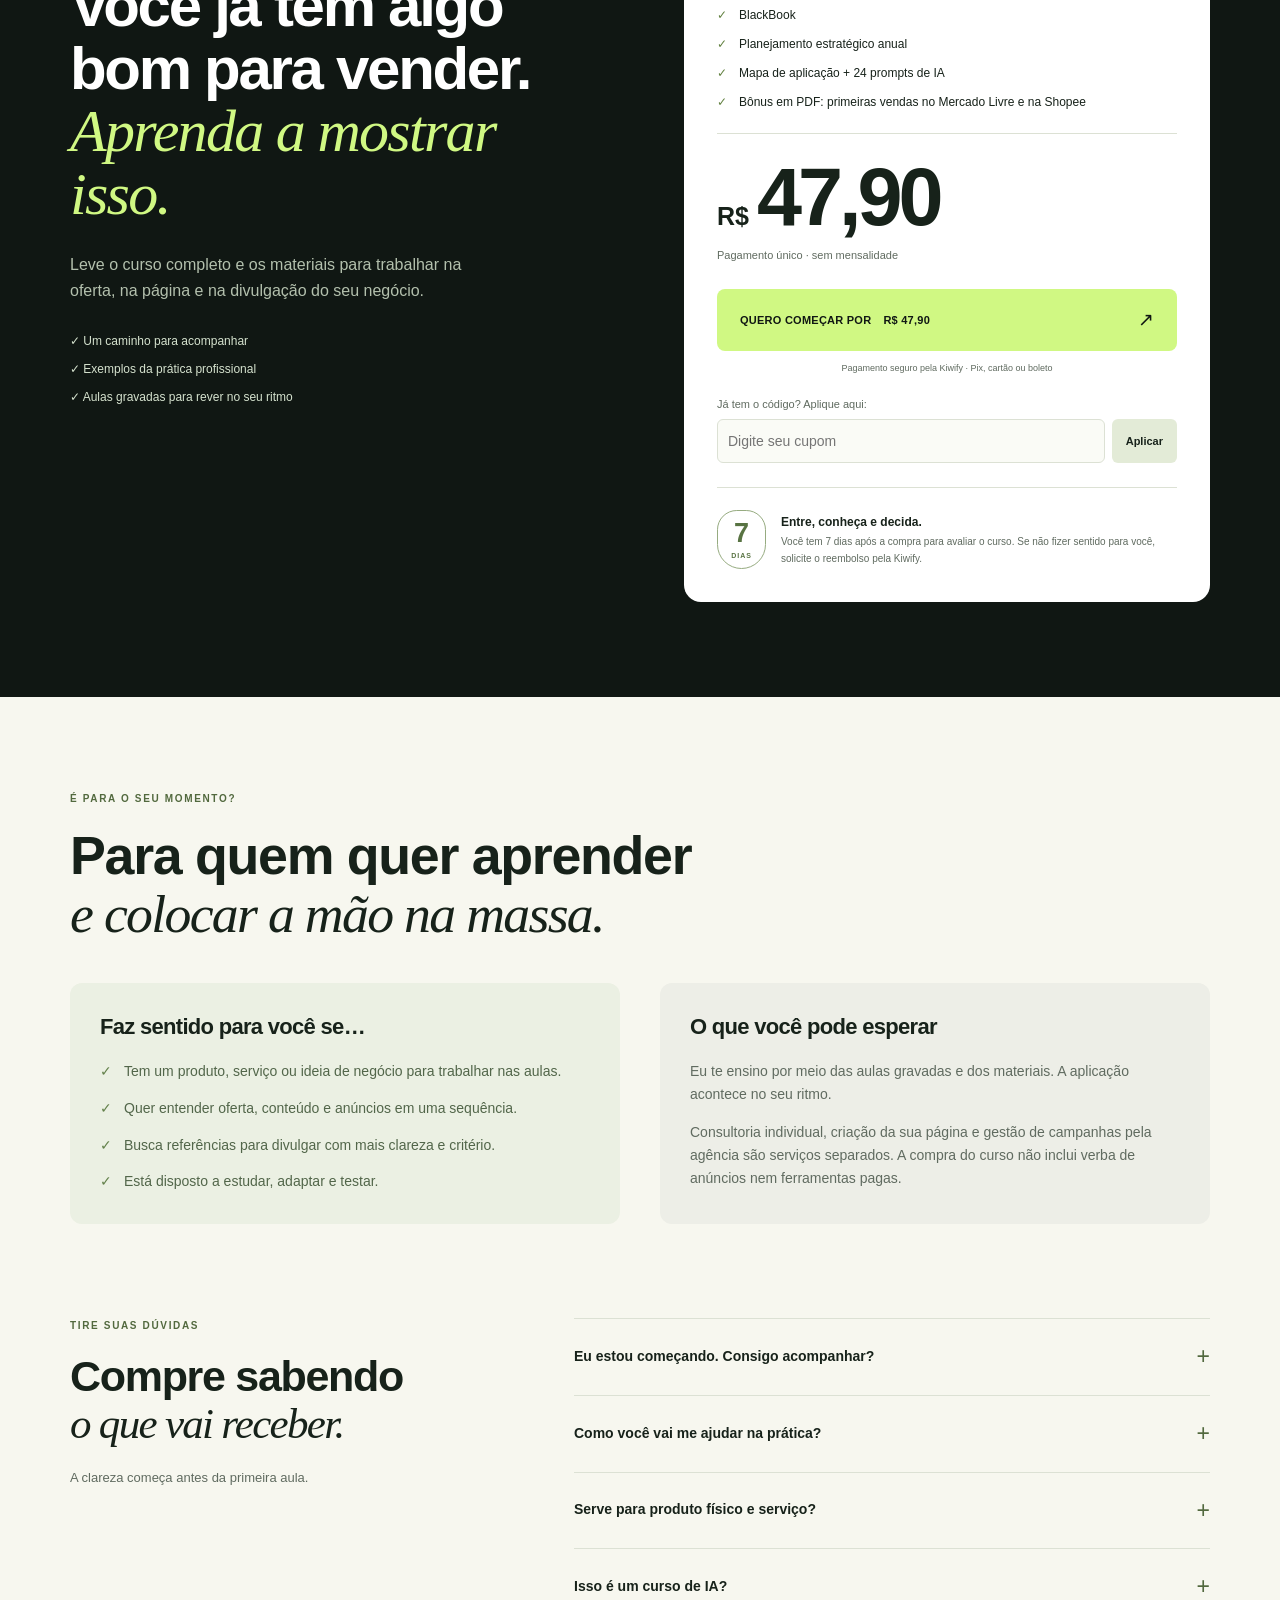
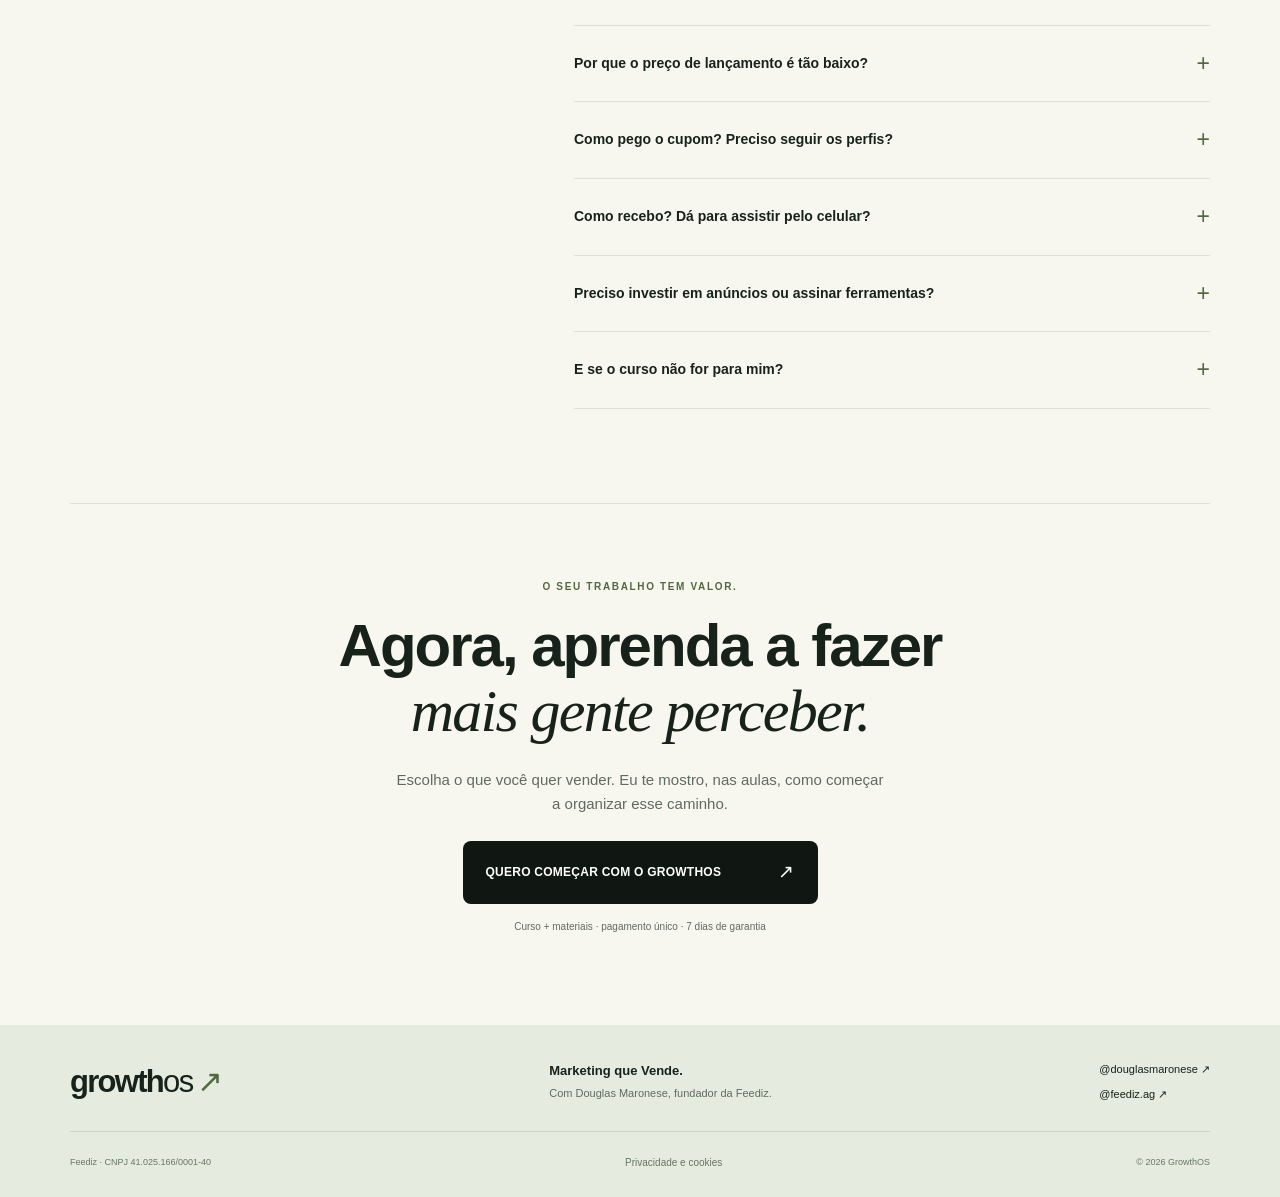
==== commit 45d2abdc: "Apresenta a coleção visual de materiais GrowthOS com capas reais e novos PDFs de apoio" ====
--- a/index.html
+++ b/index.html
@@ -14,7 +14,7 @@
   <link rel="canonical" href="https://www.douglasmaronese.com.br/">
   <meta name="facebook-domain-verification" content="lyiw5uu4h4sh9girc56siio1qasc12">
   <link rel="icon" type="image/svg+xml" href="assets/mark.svg">
-  <link rel="stylesheet" href="style.css?v=20260914c">
+  <link rel="stylesheet" href="style.css?v=20260914e">
   <script src="config.js?v=20260914c" defer></script><script src="app.js?v=20260914c" defer></script>
 </head>
 <body>
@@ -52,7 +52,7 @@
 <figure class="portfolio-card"><button class="portfolio-image" data-image="assets/case-atalla.webp" data-caption="Peça de conteúdo para Daniel Atalla" aria-label="Ampliar trabalho: Daniel Atalla"><img src="assets/case-atalla.webp" alt="Peça de conteúdo para Daniel Atalla" width="800" height="1000" loading="lazy"><span aria-hidden="true">↗</span></button><figcaption><strong>Daniel Atalla</strong><span>Conteúdo e infoprodutos</span></figcaption></figure>
 <figure class="portfolio-card"><button class="portfolio-image" data-image="assets/case-bela.webp" data-caption="Peça de comunicação de estética para Sempre Bela" aria-label="Ampliar trabalho: Sempre Bela"><img src="assets/case-bela.webp" alt="Peça de comunicação de estética para Sempre Bela" width="800" height="1000" loading="lazy"><span aria-hidden="true">↗</span></button><figcaption><strong>Sempre Bela</strong><span>Conteúdo para redes</span></figcaption></figure></div><p class="portfolio-context">Uma vitrine do trabalho profissional da Feediz. Marcas e personalidades aparecem como parte dos projetos; sua presença não significa recomendação deste curso.</p><a class="text-link" href="https://www.feediz.com.br/cases/" target="_blank" rel="noopener noreferrer">Conhecer mais projetos no portfólio da Feediz ↗</a></section>
 <section class="founder-section"><div class="wrap founder-layout"><div class="founder-photo"><img src="assets/douglas.webp" width="1500" height="756" alt="Douglas Maronese, fundador da Feediz" loading="lazy"></div><div><p class="eyebrow">UMA CONVERSA DE QUEM TAMBÉM EXECUTA</p><h2>“Eu quero que você entenda<br><em>o que está fazendo.”</em></h2><p>Sou Douglas Maronese, fundador da Feediz. Meu trabalho envolve produto, comunicação, fotos, vídeos, páginas e campanhas nas empresas que minha agência atende.</p><p>O GrowthOS nasceu dessa bagagem. Eu organizei o que uso no dia a dia para você acompanhar as decisões e adaptar o raciocínio à sua realidade.</p><p class="founder-emphasis">Eu te ensino o caminho nas aulas. Você ganha referências para decidir melhor e colocar o seu negócio em movimento.</p><span class="signature">Douglas Maronese <small>Fundador da Feediz</small></span></div></div></section>
-<section class="section wrap" id="materiais" aria-labelledby="materials-title"><div class="section-heading"><p class="eyebrow">INCLUÍDOS NA SUA COMPRA</p><h2 id="materials-title">Terminou a aula?<br><em>Você tem por onde continuar.</em></h2><p>Quatro materiais para consultar, organizar e adaptar ao que você vende. Agora com um bônus para quem quer começar nos marketplaces.</p></div><div class="materials-grid"><article class="material-card"><div class="material-art book-art" aria-hidden="true"><div class="mini-book"><span>GROWTHOS / DOUGLAS MARONESE</span><strong>BLACK<br>BOOK<span>↗</span></strong><small>DECISÕES · MÉTODO · APLICAÇÃO</small></div></div><div class="material-copy"><span>01 / APROFUNDE O RACIOCÍNIO</span><h3>BlackBook</h3><p>Entenda as decisões por trás da operação digital e consulte os conceitos enquanto trabalha na sua divulgação.</p></div></article><article class="material-card"><div class="material-art plan-art" aria-hidden="true"><div class="mini-plan"><small>GROWTHOS / PLANEJAMENTO</small><strong>Uma direção.<br>O ano inteiro.</strong><div class="plan-grid"><i></i><i></i><i></i><i></i><i></i><i></i><i></i><i></i><i></i><i></i><i></i><i></i></div><span>OBJETIVOS → PRIORIDADES → AÇÕES</span></div></div><div class="material-copy"><span>02 / ORGANIZE OS PRÓXIMOS PASSOS</span><h3>Planejamento estratégico anual</h3><p>Acesso a um planejamento aplicado na rotina da agência, para estudar como conectar objetivos, prioridades e ações ao longo do ano.</p></div></article><article class="material-card"><div class="material-art ai-art" aria-hidden="true"><div class="ai-sheet"><span>IA COM CONTEXTO</span><strong>A ideia começa<br>no seu negócio.</strong><p><b>01</b> Sua oferta<br><b>02</b> Sua página<br><b>03</b> Seus anúncios</p><i>↗</i></div></div><div class="material-copy"><span>03 / SAIA DA PÁGINA EM BRANCO</span><h3>Mapa de aplicação + prompts de IA</h3><p>Organize seu produto e use 24 prompts como apoio para preparar rascunhos de ofertas, textos e ideias de anúncios.</p></div></article></div><article class="marketplace-bonus" id="bonus-marketplaces"><div class="bonus-cover"><img src="assets/bonus-marketplaces.webp?v=20260914d" width="600" height="860" alt="Capa do ebook Primeiras vendas no Mercado Livre e na Shopee, por Douglas Maronese" loading="lazy"></div><div class="bonus-copy"><span class="tag">04 / BÔNUS INCLUÍDO</span><h3>Seu produto também pode<br> começar nos marketplaces.</h3><p>Receba o ebook <strong>Primeiras vendas no Mercado Livre e na Shopee</strong>: um guia direto para escolher um produto de entrada, montar o anúncio e organizar a entrega.</p><ul><li>Quando um item mais barato faz sentido — e como conferir a margem.</li><li>Sequência de fotos, título e modelo de descrição para adaptar.</li><li>Roteiro de publicação e plano de aplicação para a primeira semana.</li></ul><p class="bonus-format">9 páginas · PDF para baixar na Kiwify · sem custo adicional</p></div></article><p class="materials-note">A compra libera as aulas e as orientações de acesso aos materiais na Kiwify. O planejamento é consultado pelo link indicado na área de membros.</p></section>
+<section class="section wrap" id="materiais" aria-labelledby="materials-title"><div class="section-heading"><p class="eyebrow">INCLUÍDOS NA SUA COMPRA</p><h2 id="materials-title">Terminou a aula?<br><em>Você tem por onde continuar.</em></h2><p>Uma coleção visual para consultar, organizar e adaptar ao que você vende. Com fotos reais do portfólio Feediz, exemplos comentados e exercícios de aplicação.</p></div><div class="materials-grid"><article class="material-card"><div class="material-cover"><img src="assets/material-blackbook.webp?v=20260914e" width="600" height="860" alt="Capa do material BlackBook" loading="lazy"></div><div class="material-copy"><span>01 / APROFUNDE O RACIOCÍNIO</span><h3>BlackBook</h3><p>24 páginas ilustradas para entender oferta, comunicação, atendimento e operação. Fotos comentadas, scripts e um checklist de 27 pontos.</p></div></article><article class="material-card"><div class="material-cover"><img src="assets/material-planejamento.webp?v=20260914e" width="600" height="860" alt="Capa do material Planejamento estratégico anual" loading="lazy"></div><div class="material-copy"><span>02 / ORGANIZE OS PRÓXIMOS PASSOS</span><h3>Planejamento estratégico anual</h3><p>Consulte o planejamento indicado no curso e aplique com o novo caderno visual de 10 páginas: prioridades, calendário, campanhas e revisão.</p></div></article><article class="material-card"><div class="material-cover"><img src="assets/material-mapa.webp?v=20260914e" width="600" height="860" alt="Capa do material Mapa de aplicação + 24 prompts" loading="lazy"></div><div class="material-copy"><span>03 / SAIA DA PÁGINA EM BRANCO</span><h3>Mapa de aplicação + 24 prompts</h3><p>22 páginas com os 24 comandos completos, exemplos comentados e um mapa para preparar oferta, página e anúncios com apoio de IA.</p></div></article></div><article class="marketplace-bonus" id="bonus-marketplaces"><div class="bonus-cover"><img src="assets/bonus-marketplaces.webp?v=20260914d" width="600" height="860" alt="Capa do ebook Primeiras vendas no Mercado Livre e na Shopee, por Douglas Maronese" loading="lazy"></div><div class="bonus-copy"><span class="tag">04 / BÔNUS INCLUÍDO</span><h3>Seu produto também pode<br> começar nos marketplaces.</h3><p>Receba o ebook <strong>Primeiras vendas no Mercado Livre e na Shopee</strong>: um guia direto para escolher um produto de entrada, montar o anúncio e organizar a entrega.</p><ul><li>Quando um item mais barato faz sentido — e como conferir a margem.</li><li>Sequência de fotos, título e modelo de descrição para adaptar.</li><li>Roteiro de publicação e plano de aplicação para a primeira semana.</li></ul><p class="bonus-format">9 páginas · PDF para baixar na Kiwify · sem custo adicional</p></div></article><p class="materials-note">Os PDFs ilustrados ficam disponíveis para baixar na Kiwify. O caderno anual complementa o planejamento online indicado no curso.</p></section>
 <section class="offer-section" id="oferta" aria-labelledby="offer-title"><div class="wrap offer-layout"><div class="offer-heading"><p class="eyebrow">DÊ DIREÇÃO AO SEU PRÓXIMO PASSO</p><h2 id="offer-title">Você já tem algo<br>bom para vender.<br><em>Aprenda a mostrar isso.</em></h2><p>Leve o curso completo e os materiais para trabalhar na oferta, na página e na divulgação do seu negócio.</p><div class="offer-checks"><span>✓ Um caminho para acompanhar</span><span>✓ Exemplos da prática profissional</span><span>✓ Aulas gravadas para rever no seu ritmo</span></div><div class="launch-note" data-promo-available hidden><span class="tag">CONDIÇÃO DE LANÇAMENTO</span><h3>Seu cupom vale até <span data-promo-date>21/09/2026</span>.</h3><p>Com FEEDIZ, o curso sai de R$ 47,90 por <strong data-discount-price>R$ 17,72</strong>. Depois do prazo, volta ao preço normal.</p><p class="deadline" data-countdown aria-live="off"></p></div></div><div class="offer-card" id="offer-card"><div class="offer-card-top"><img src="assets/curso-capa.webp" width="640" height="512" alt="Capa do curso GrowthOS — Marketing que Vende" loading="lazy"><div><span>CURSO ONLINE GROWTHOS</span><h3>Marketing<br>que Vende</h3></div></div><p class="offer-sub">Tudo abaixo incluído em uma única compra.</p><ul class="included"><li>Curso com 10 módulos na Kiwify</li><li>Oferta, página, conteúdo, criativos e tráfego pago</li><li>BlackBook</li><li>Planejamento estratégico anual</li><li>Mapa de aplicação + 24 prompts de IA</li><li>Bônus em PDF: primeiras vendas no Mercado Livre e na Shopee</li></ul><p class="previous-price" data-promo-applied hidden>De <del data-regular-price>R$ 47,90</del> por</p><div class="offer-price"><span>R$</span><strong data-price-number>47,90</strong></div><p class="payment-note">Pagamento único · sem mensalidade</p><p class="promo-caption" data-promo-applied hidden>✓ FEEDIZ aplicado · 63% de desconto</p><button class="button button-lime" data-buy>QUERO COMEÇAR POR <span class="price">R$ 47,90</span> <span aria-hidden="true">↗</span></button><p class="checkout-micro">Pagamento seguro pela Kiwify · Pix, cartão ou boleto</p><button class="coupon-discovery" data-get-coupon data-promo-unapplied hidden><span>Quer a condição de lançamento?</span><strong>Pegue o cupom e pague <span data-discount-price>R$ 17,72</span> ↗</strong></button><form id="coupon-form" class="coupon-form" hidden><label for="coupon-code">Já tem o código? Aplique aqui:</label><div class="coupon-controls"><input id="coupon-code" name="coupon" autocomplete="off" autocapitalize="characters" spellcheck="false" maxlength="30" placeholder="Digite seu cupom" aria-describedby="coupon-message"><button type="submit">Aplicar</button></div><p id="coupon-message" role="status" aria-live="polite"></p><button id="coupon-remove" type="button" hidden>Remover cupom</button></form><div class="guarantee"><div>7<small>DIAS</small></div><p><strong>Entre, conheça e decida.</strong><br>Você tem 7 dias após a compra para avaliar o curso. Se não fizer sentido para você, solicite o reembolso pela Kiwify.</p></div></div></div></section>
 <section class="section wrap fit-section"><div class="section-heading"><p class="eyebrow">É PARA O SEU MOMENTO?</p><h2>Para quem quer aprender<br><em>e colocar a mão na massa.</em></h2></div><div class="fit-grid"><article><h3>Faz sentido para você se…</h3><ul><li>Tem um produto, serviço ou ideia de negócio para trabalhar nas aulas.</li><li>Quer entender oferta, conteúdo e anúncios em uma sequência.</li><li>Busca referências para divulgar com mais clareza e critério.</li><li>Está disposto a estudar, adaptar e testar.</li></ul></article><article><h3>O que você pode esperar</h3><p>Eu te ensino por meio das aulas gravadas e dos materiais. A aplicação acontece no seu ritmo.</p><p>Consultoria individual, criação da sua página e gestão de campanhas pela agência são serviços separados. A compra do curso não inclui verba de anúncios nem ferramentas pagas.</p></article></div></section>
 <section class="section faq-shell"><div class="wrap faq-layout"><div><p class="eyebrow">TIRE SUAS DÚVIDAS</p><h2>Compre sabendo<br><em>o que vai receber.</em></h2><p>A clareza começa antes da primeira aula.</p></div><div class="faq-list">
--- a/style.css
+++ b/style.css
@@ -11,3 +11,6 @@
 
 /* Bônus de marketplace: mantém a hierarquia da oferta principal. */
 .marketplace-bonus{margin-top:24px;display:grid;grid-template-columns:230px 1fr;align-items:center;gap:45px;padding:32px 40px;background:#edf1e4;border:1px solid #d3dec7;border-radius:13px}.bonus-cover{display:flex;justify-content:center;align-items:center;padding:8px 20px}.bonus-cover img{width:160px;height:auto;border-radius:3px;box-shadow:-5px 3px 0 #a2b296,12px 15px 25px #17271a26;transform:rotate(-5deg)}.bonus-copy>.tag{font-size:8px;letter-spacing:1px;color:#385a31;background:#d7eea9;padding:7px 10px;border-radius:5px}.bonus-copy h3{font-size:30px;line-height:1.13;letter-spacing:-.8px;margin:18px 0 16px}.bonus-copy>p{font-size:14px;line-height:1.7;color:var(--muted);max-width:660px}.bonus-copy ul{margin:17px 0;padding-left:17px;font-size:12px;line-height:1.7;color:#40543c}.bonus-copy li+li{margin-top:7px}.bonus-copy>p.bonus-format{font-size:10px;font-weight:700;color:#446039;margin-top:16px}@media(max-width:760px){.marketplace-bonus{grid-template-columns:1fr;gap:25px;padding:28px 24px}.bonus-cover{padding:5px 15px}.bonus-cover img{width:133px}.bonus-copy h3{font-size:26px;line-height:1.16}.bonus-copy h3 br{display:none}.bonus-copy>p{font-size:13px}.bonus-copy ul{font-size:12px}.bonus-copy>p.bonus-format{font-size:9px;line-height:1.75}}
+
+/* Capas reais da coleção visual */
+.material-cover{padding:24px;background:#e8ecdf;display:flex;justify-content:center;align-items:center}.material-cover img{display:block;width:100%;max-width:224px;height:auto;box-shadow:8px 9px 0 #14261d18;border-radius:2px}@media(max-width:700px){.material-cover{padding:25px}.material-cover img{max-width:228px}}
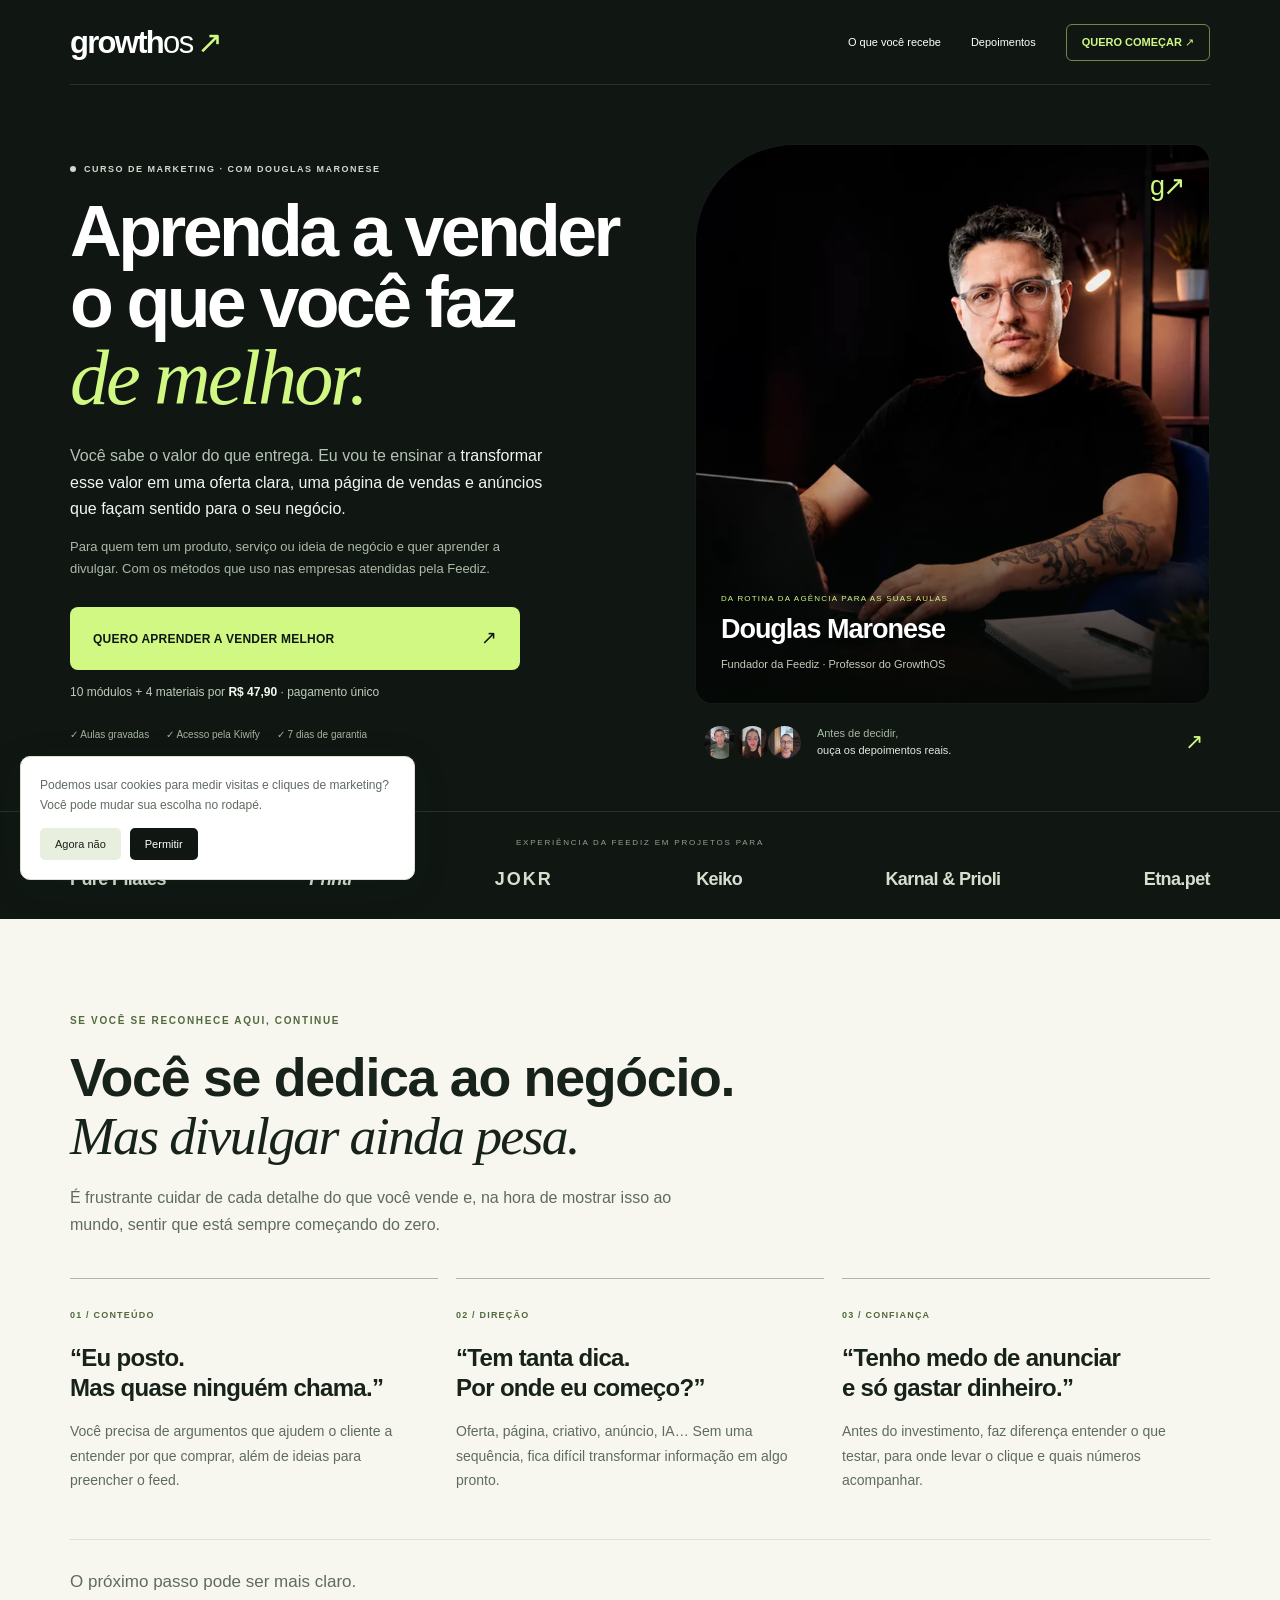
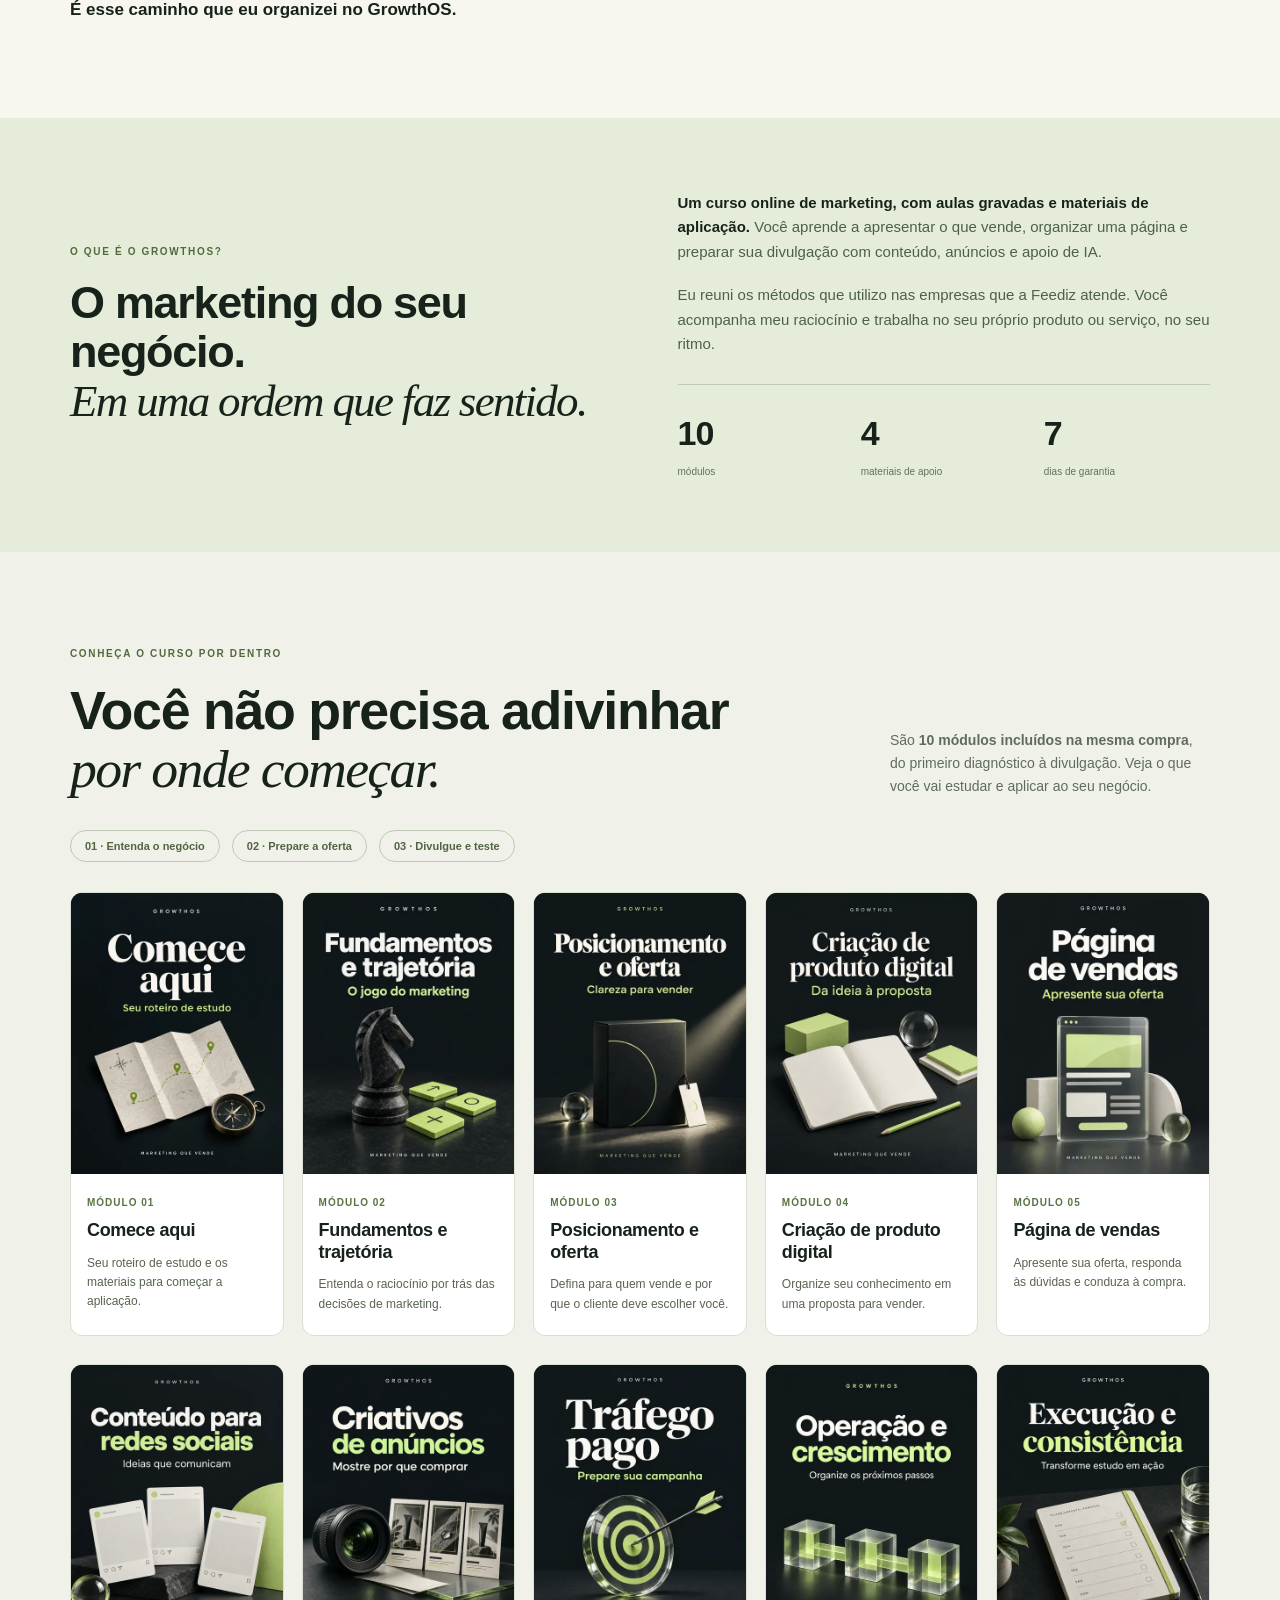
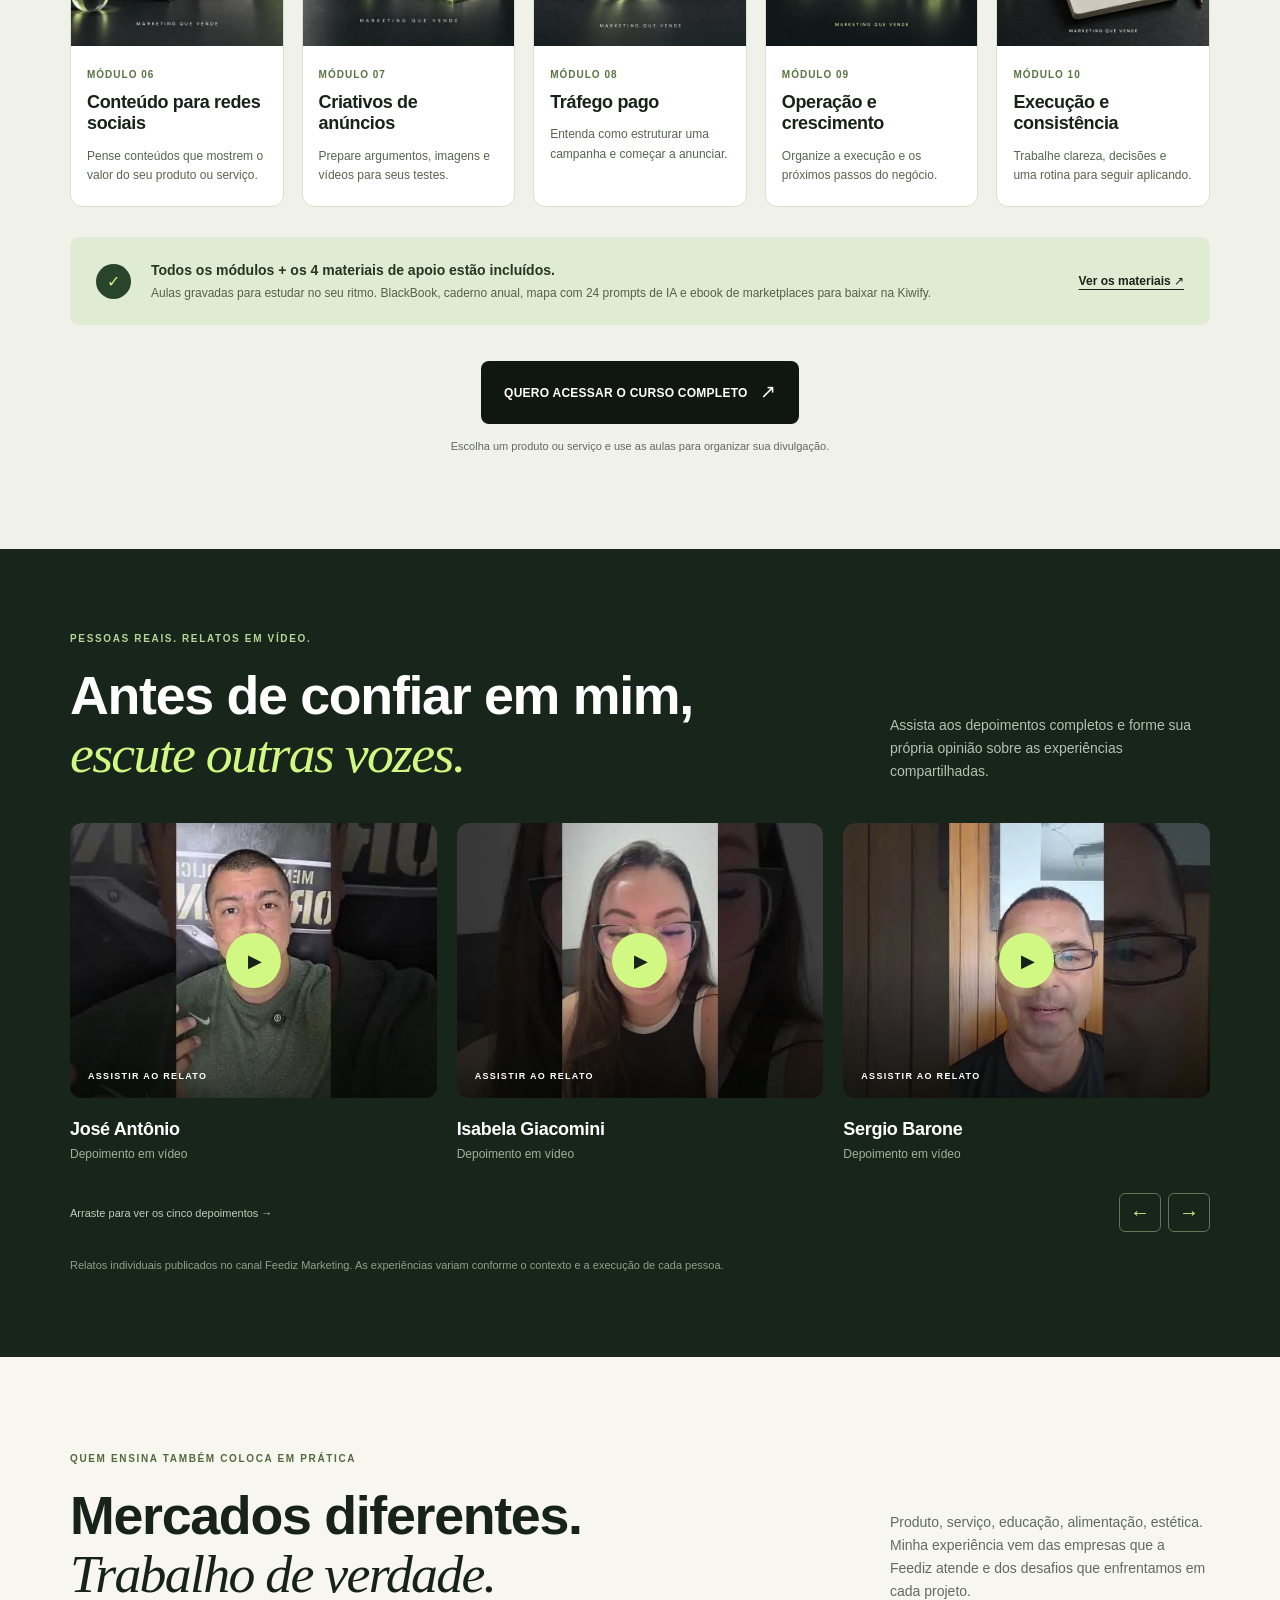
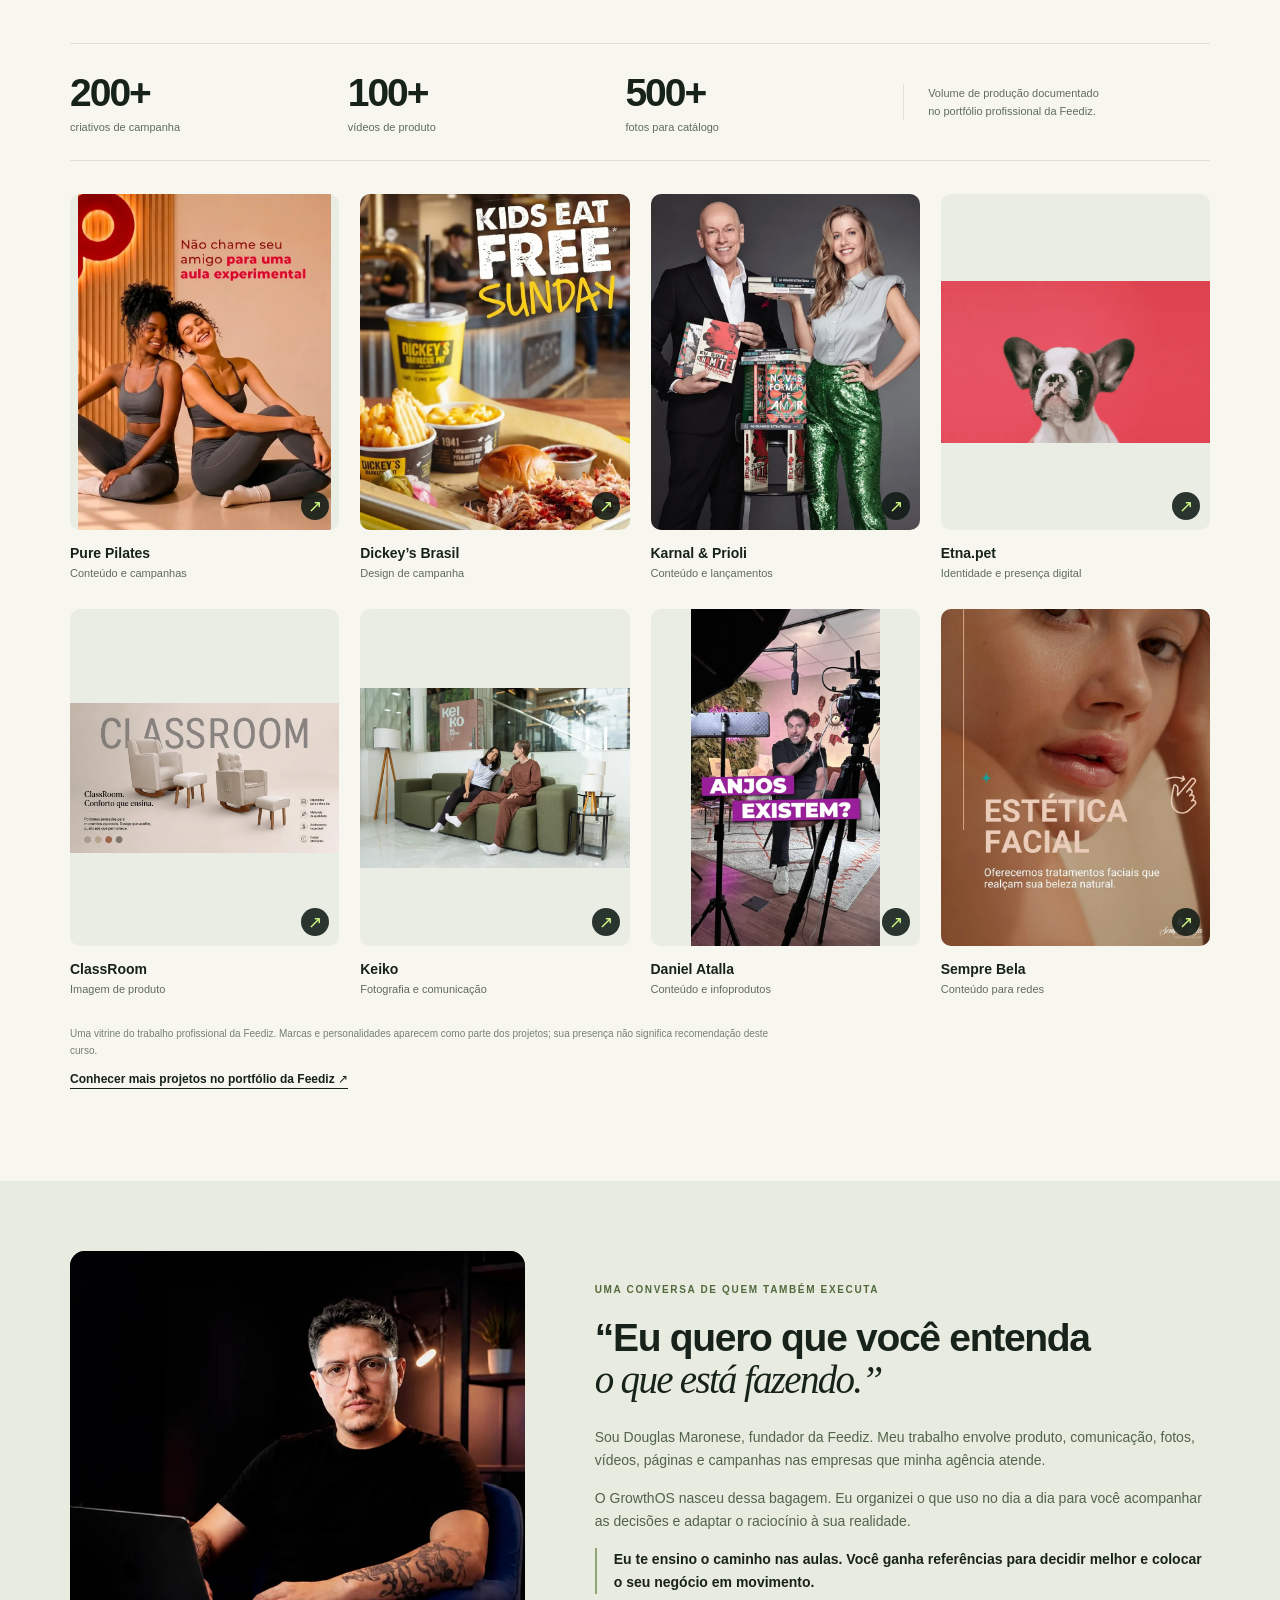
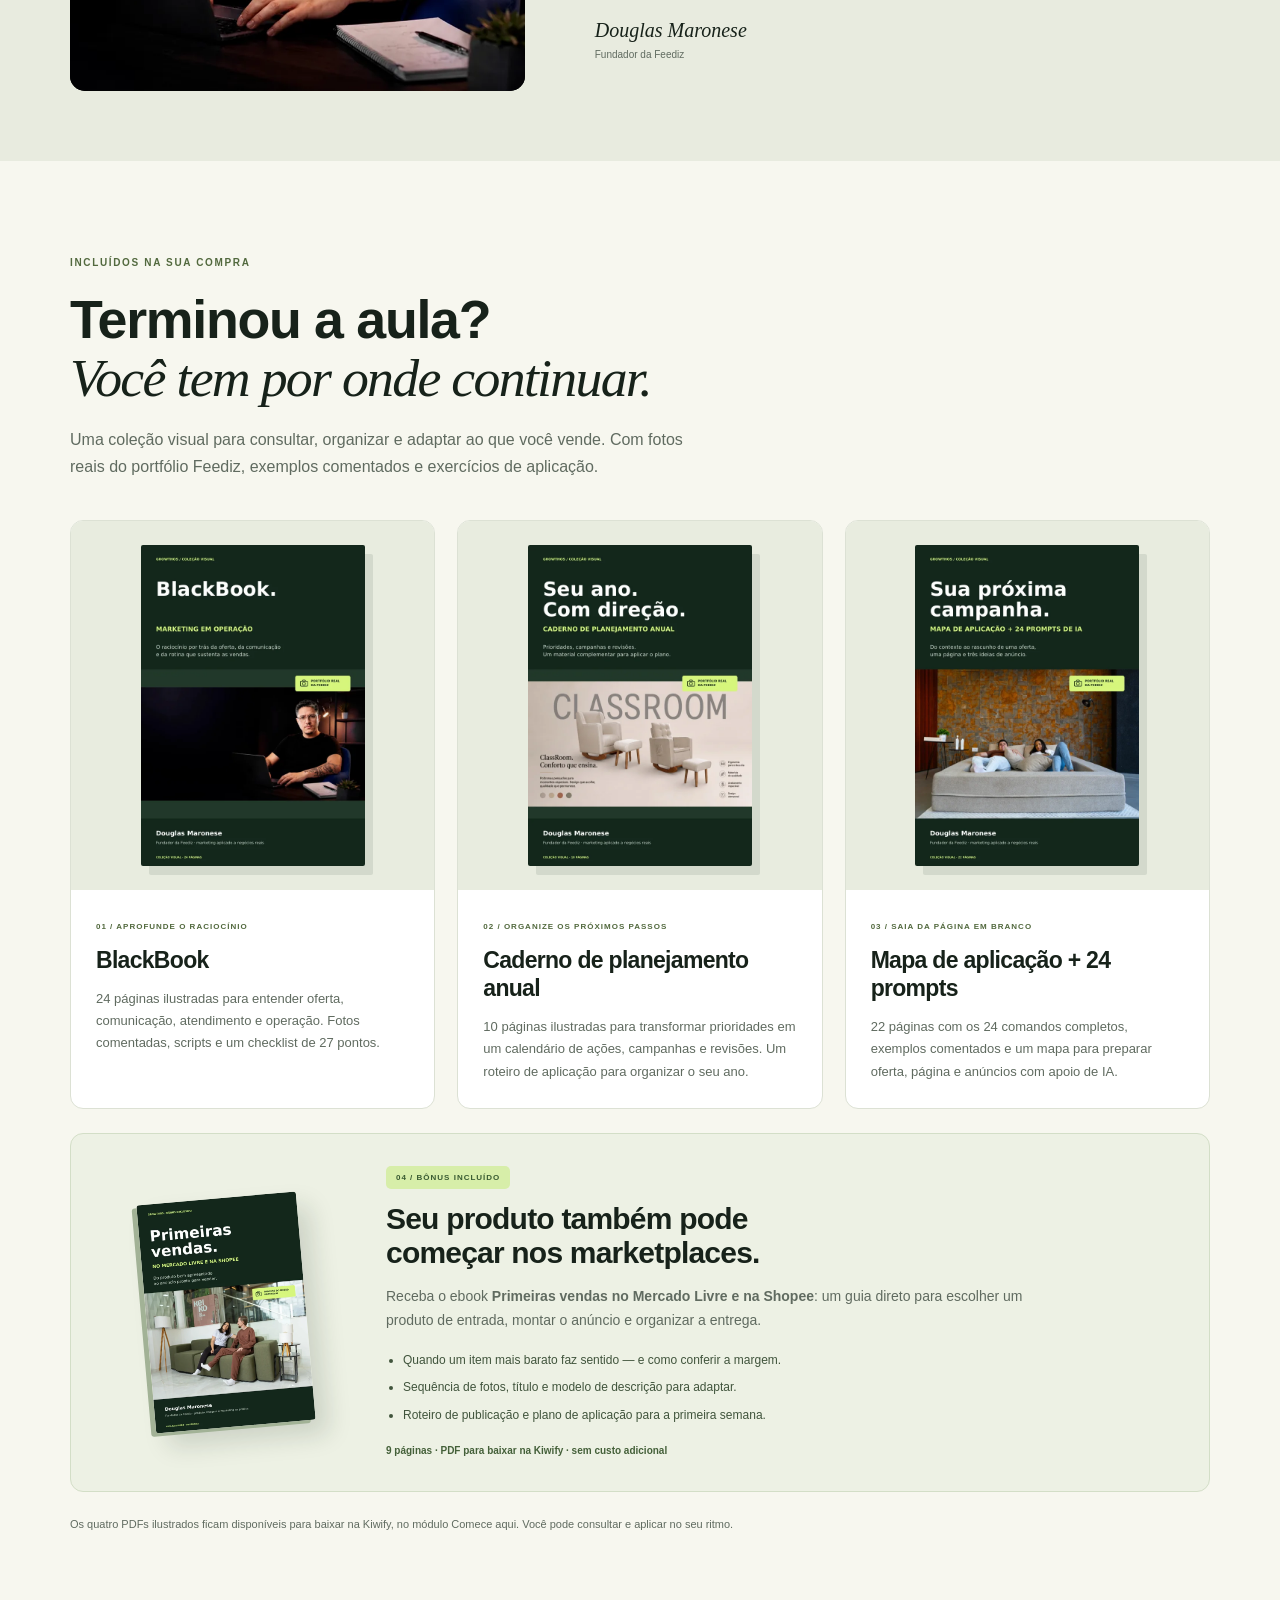
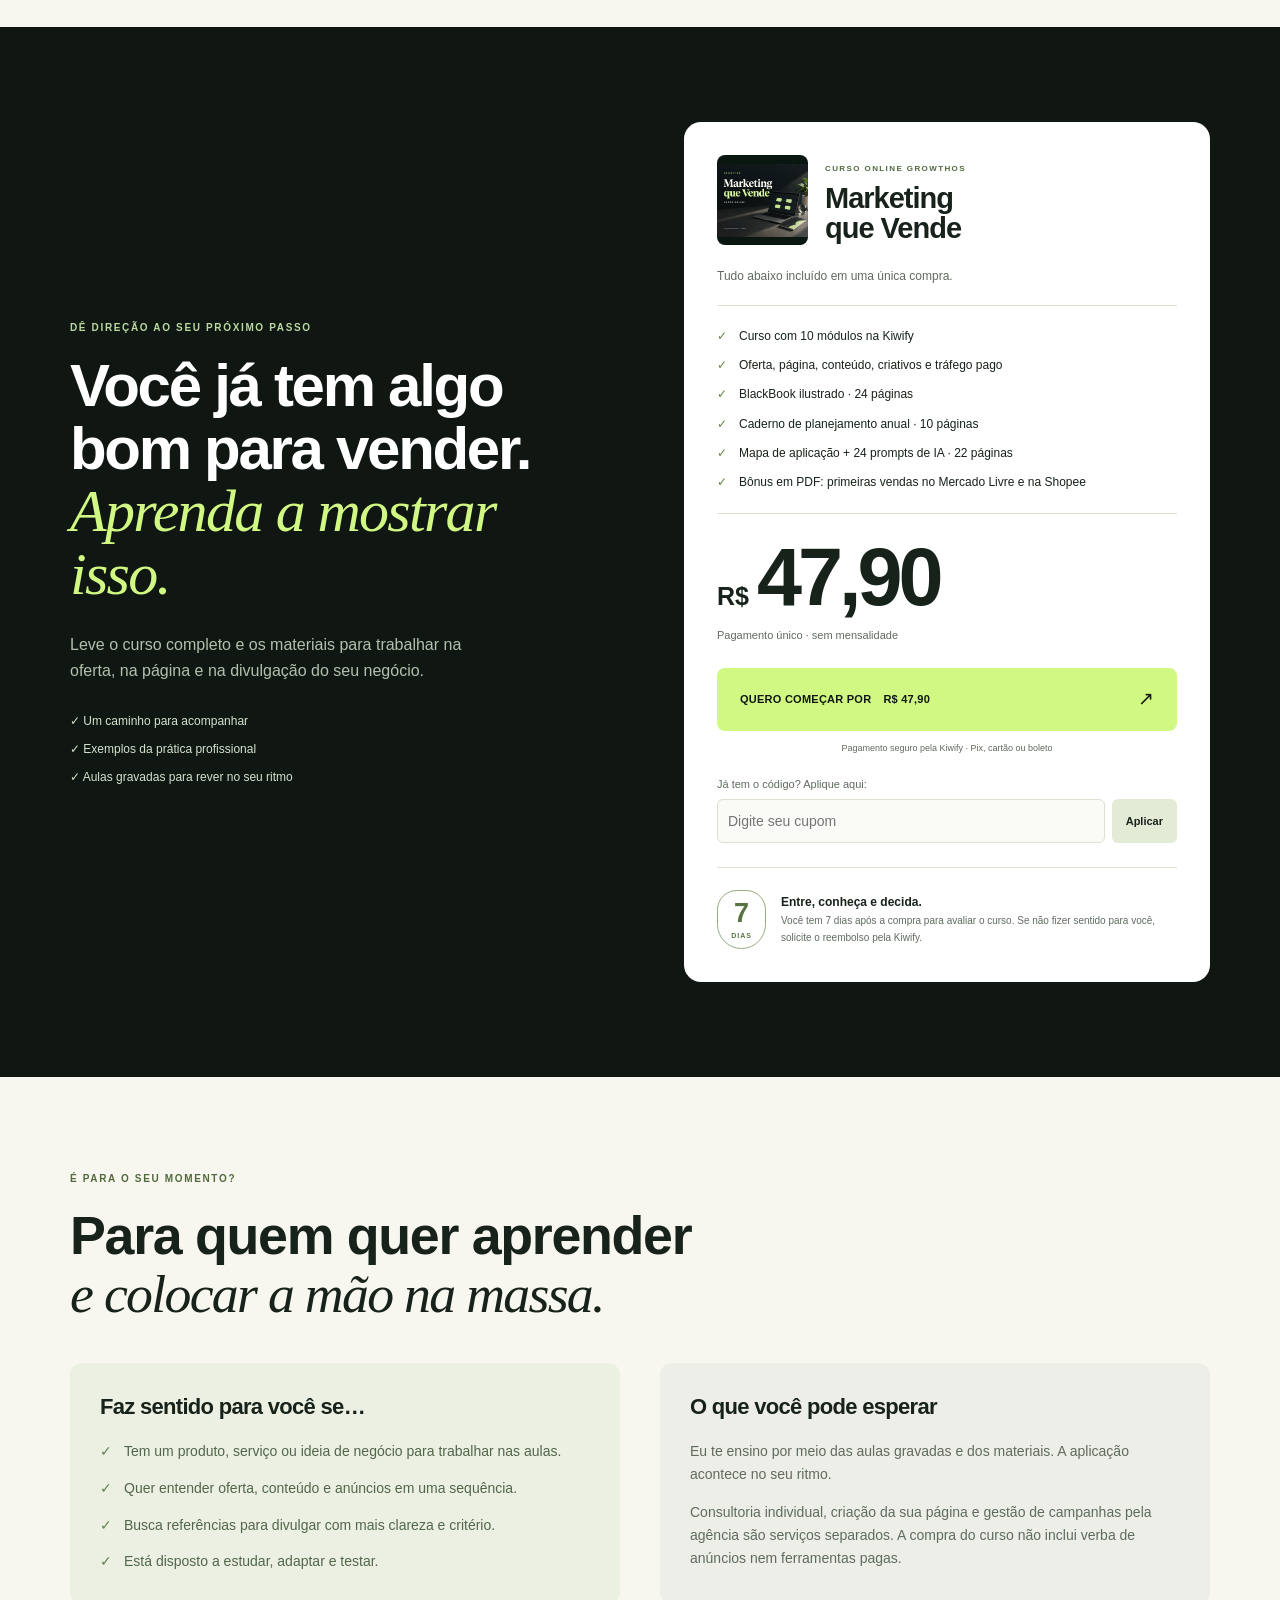
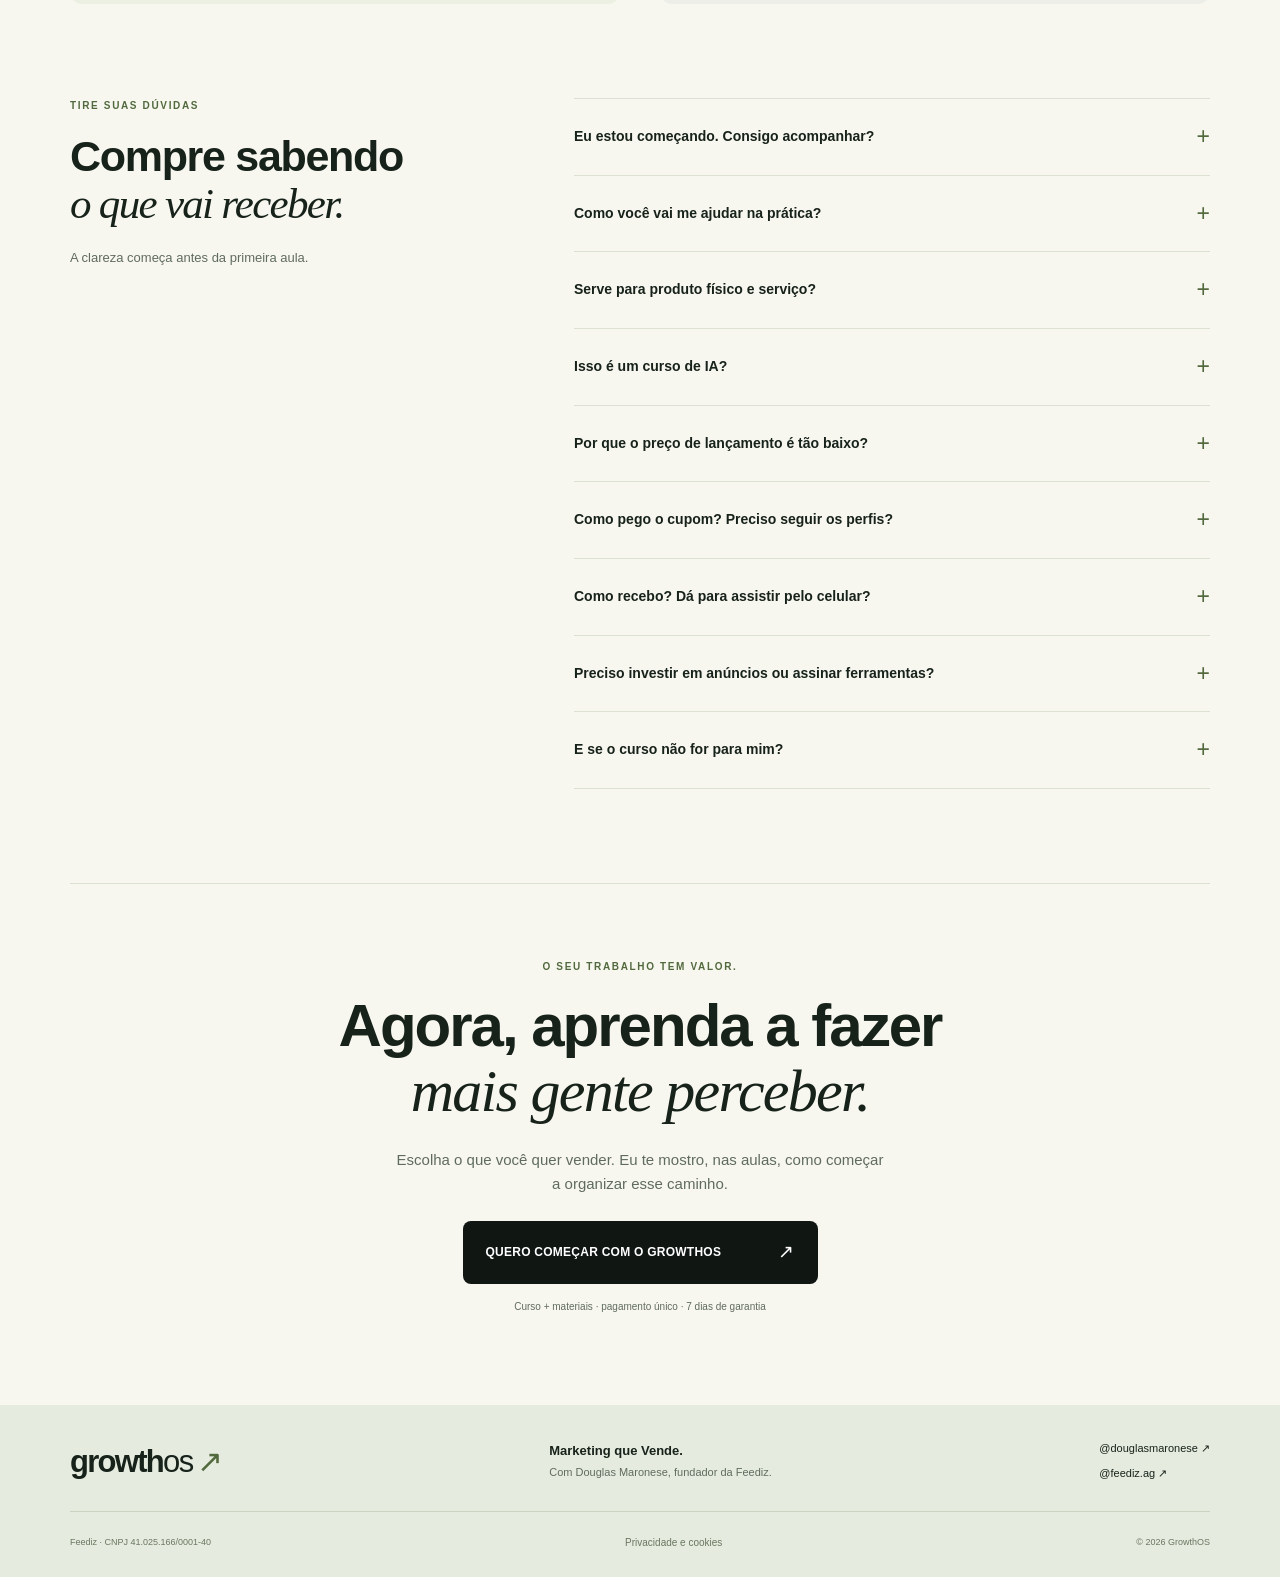
==== commit c8ce4aae: "Exibe dez módulos com capas e esclarece a entrega e a oferta GrowthOS" ====
--- a/index.html
+++ b/index.html
@@ -14,8 +14,8 @@
   <link rel="canonical" href="https://www.douglasmaronese.com.br/">
   <meta name="facebook-domain-verification" content="lyiw5uu4h4sh9girc56siio1qasc12">
   <link rel="icon" type="image/svg+xml" href="assets/mark.svg">
-  <link rel="stylesheet" href="style.css?v=20260914e">
-  <script src="config.js?v=20260914c" defer></script><script src="app.js?v=20260914c" defer></script>
+  <link rel="stylesheet" href="style.css?v=20260914f">
+  <script src="config.js?v=20260914c" defer></script><script src="app.js?v=20260914f" defer></script>
 </head>
 <body>
 <a class="skip" href="#conteudo">Pular para o conteúdo</a>
@@ -23,21 +23,23 @@
 <main id="conteudo"><div class="hero-shell">
 <header class="header wrap"><a class="brand" href="#conteudo" aria-label="GrowthOS, início">growth<span>os</span><i>↗</i></a><nav aria-label="Principal"><a href="#aulas">O que você recebe</a><a href="#depoimentos">Depoimentos</a><a class="nav-cta" href="#oferta">QUERO COMEÇAR ↗</a></nav></header>
 <section class="hero wrap" aria-labelledby="hero-title">
-  <div id="hero-copy" class="hero-copy"><p class="eyebrow"><span class="dot"></span> CURSO ONLINE · COM DOUGLAS MARONESE</p><h1 id="hero-title">Aprenda a vender<br>o que você faz<br><em>de melhor.</em></h1><p class="hero-description">Você sabe o valor do que entrega. Eu vou te ensinar a <strong>transformar esse valor em uma oferta clara, uma página de vendas e anúncios que façam sentido para o seu negócio.</strong></p><p class="hero-method">Os métodos que uso nas empresas atendidas pela minha agência, organizados para você aprender e aplicar.</p><a class="button button-lime" href="#oferta">QUERO APRENDER A VENDER MELHOR <span aria-hidden="true">↗</span></a><p class="hero-price">Curso + materiais por <strong class="price">R$ 47,90</strong> · pagamento único</p><button class="coupon-link" data-get-coupon data-promo-unapplied hidden>Quero pegar o cupom e pagar <span data-discount-price>R$ 17,72</span> ↗</button><div class="hero-trust"><span>✓ Aulas gravadas</span><span>✓ Acesso pela Kiwify</span><span>✓ 7 dias de garantia</span></div></div>
+  <div id="hero-copy" class="hero-copy"><p class="eyebrow"><span class="dot"></span> CURSO DE MARKETING · COM DOUGLAS MARONESE</p><h1 id="hero-title">Aprenda a vender<br>o que você faz<br><em>de melhor.</em></h1><p class="hero-description">Você sabe o valor do que entrega. Eu vou te ensinar a <strong>transformar esse valor em uma oferta clara, uma página de vendas e anúncios que façam sentido para o seu negócio.</strong></p><p class="hero-method">Para quem tem um produto, serviço ou ideia de negócio e quer aprender a divulgar. Com os métodos que uso nas empresas atendidas pela Feediz.</p><a class="button button-lime" href="#oferta">QUERO APRENDER A VENDER MELHOR <span aria-hidden="true">↗</span></a><p class="hero-price">10 módulos + 4 materiais por <strong class="price">R$ 47,90</strong> · pagamento único</p><button class="coupon-link" data-get-coupon data-promo-unapplied hidden>Quero pegar o cupom e pagar <span data-discount-price>R$ 17,72</span> ↗</button><div class="hero-trust"><span>✓ Aulas gravadas</span><span>✓ Acesso pela Kiwify</span><span>✓ 7 dias de garantia</span></div></div>
   <div class="hero-visual"><figure class="teacher-poster"><img src="assets/douglas.webp" width="1500" height="756" fetchpriority="high" alt="Douglas Maronese, fundador da Feediz e professor do GrowthOS, em seu ambiente de trabalho"><figcaption><span>DA ROTINA DA AGÊNCIA PARA AS SUAS AULAS</span><strong>Douglas Maronese</strong><small>Fundador da Feediz · Professor do GrowthOS</small></figcaption><span class="poster-mark" aria-hidden="true">g↗</span></figure><a class="hero-testimonials" href="#depoimentos"><span class="avatar-stack"><img src="assets/depo-Z44EnyTnUDY.webp" alt="" width="480" height="360"><img src="assets/depo-0084bYulTM4.webp" alt="" width="480" height="360"><img src="assets/depo-vipSdIdimD4.webp" alt="" width="480" height="360"></span><span>Antes de decidir,<br><strong>ouça os depoimentos reais.</strong></span><b aria-hidden="true">↗</b></a></div>
 </section>
 <div class="brand-strip"><div class="wrap"><p>EXPERIÊNCIA DA FEEDIZ EM PROJETOS PARA</p><div class="brand-names"><span>Pure Pilates</span><span>Printi</span><span>JOKR</span><span>Keiko</span><span>Karnal &amp; Prioli</span><span>Etna.pet</span></div></div></div>
 </div>
 <section class="section wrap pain-section" aria-labelledby="pain-title"><div class="section-heading"><p class="eyebrow">SE VOCÊ SE RECONHECE AQUI, CONTINUE</p><h2 id="pain-title">Você se dedica ao negócio.<br><em>Mas divulgar ainda pesa.</em></h2><p>É frustrante cuidar de cada detalhe do que você vende e, na hora de mostrar isso ao mundo, sentir que está sempre começando do zero.</p></div><div class="pain-grid"><article><span>01 / CONTEÚDO</span><h3>“Eu posto.<br>Mas quase ninguém chama.”</h3><p>Você precisa de argumentos que ajudem o cliente a entender por que comprar, além de ideias para preencher o feed.</p></article><article><span>02 / DIREÇÃO</span><h3>“Tem tanta dica.<br>Por onde eu começo?”</h3><p>Oferta, página, criativo, anúncio, IA… Sem uma sequência, fica difícil transformar informação em algo pronto.</p></article><article><span>03 / CONFIANÇA</span><h3>“Tenho medo de anunciar<br>e só gastar dinheiro.”</h3><p>Antes do investimento, faz diferença entender o que testar, para onde levar o clique e quais números acompanhar.</p></article></div><p class="pain-close">O próximo passo pode ser mais claro.<br><strong>É esse caminho que eu organizei no GrowthOS.</strong></p></section>
 <section class="method-section"><div class="wrap method-layout"><div><p class="eyebrow">O QUE É O GROWTHOS?</p><h2>O marketing do seu negócio.<br><em>Em uma ordem que faz sentido.</em></h2></div><div class="method-copy"><p><strong>Um curso online de marketing, com aulas gravadas e materiais de aplicação.</strong> Você aprende a apresentar o que vende, organizar uma página e preparar sua divulgação com conteúdo, anúncios e apoio de IA.</p><p>Eu reuni os métodos que utilizo nas empresas que a Feediz atende. Você acompanha meu raciocínio e trabalha no seu próprio produto ou serviço, no seu ritmo.</p><div class="method-facts"><span><strong>10</strong> módulos</span><span><strong>4</strong> materiais de apoio</span><span><strong>7</strong> dias de garantia</span></div></div></div></section>
-<section class="section wrap" id="aulas" aria-labelledby="learning-title"><div class="section-heading row-heading"><div><p class="eyebrow">O QUE VOCÊ VAI APRENDER A CONSTRUIR</p><h2 id="learning-title">Da ideia solta<br><em>à divulgação com direção.</em></h2></div><p>Escolha um produto ou serviço. Use cada etapa para avançar na forma como você apresenta e divulga o que vende.</p></div>
-<div class="learning-grid">
-<article class="learning-card"><img src="assets/oferta.webp" width="482" height="640" alt="Módulo Posicionamento e oferta" loading="lazy"><div><span class="step">01 / OFERTA</span><h3>Dê um motivo<br>para escolher você.</h3><p>Defina para quem você vende, o benefício que importa e como apresentar preço, entrega e diferenciais.</p><strong class="deliverable">Você trabalha: a sua oferta.</strong></div></article>
-<article class="learning-card"><img src="assets/pagina.webp" width="482" height="640" alt="Módulo Página de vendas" loading="lazy"><div><span class="step">02 / PÁGINA</span><h3>Leve o interesse<br>até a decisão.</h3><p>Organize a apresentação do produto, as provas, as respostas às dúvidas e o caminho até o pagamento.</p><strong class="deliverable">Você trabalha: a sua página.</strong></div></article>
-<article class="learning-card"><img src="assets/criativos.webp" width="482" height="640" alt="Módulo Criativos de anúncios" loading="lazy"><div><span class="step">03 / CONTEÚDO</span><h3>Mostre o valor<br>do que você faz.</h3><p>Aprenda a pensar imagens, vídeos e argumentos. Use os prompts de IA para preparar e revisar ideias.</p><strong class="deliverable">Você trabalha: seus criativos.</strong></div></article>
-<article class="learning-card"><img src="assets/trafego.webp" width="482" height="640" alt="Módulo Tráfego pago" loading="lazy"><div><span class="step">04 / ANÚNCIOS</span><h3>Comece a testar<br>com mais critério.</h3><p>Entenda a estrutura de uma campanha, planeje o orçamento e acompanhe os números para orientar os próximos testes.</p><strong class="deliverable">Você trabalha: sua campanha.</strong></div></article>
-</div>
-<details class="full-curriculum"><summary>Ver os 10 módulos do curso <span>+</span></summary><ol><li>Comece aqui — curso e materiais incluídos</li><li>Fundamentos e trajetória</li><li>Posicionamento e oferta</li><li>Criação de produto digital</li><li>Página de vendas</li><li>Conteúdo para redes sociais</li><li>Criativos de anúncios</li><li>Tráfego pago</li><li>Operação e crescimento</li><li>Execução e consistência</li></ol></details><div class="section-cta"><a class="button button-dark" href="#oferta">QUERO ESSE CAMINHO PARA O MEU NEGÓCIO <span>↗</span></a><p>Assista, pause e volte às aulas enquanto coloca em prática.</p></div></section>
+<section class="section curriculum-section" id="aulas" aria-labelledby="learning-title"><div class="wrap"><div class="section-heading row-heading"><div><p class="eyebrow">CONHEÇA O CURSO POR DENTRO</p><h2 id="learning-title">Você não precisa adivinhar<br><em>por onde começar.</em></h2></div><p>São <strong>10 módulos incluídos na mesma compra</strong>, do primeiro diagnóstico à divulgação. Veja o que você vai estudar e aplicar ao seu negócio.</p></div><div class="curriculum-path"><span>01 · Entenda o negócio</span><span>02 · Prepare a oferta</span><span>03 · Divulgue e teste</span></div><div class="course-modules"><article class="course-module"><img src="assets/modulo-comece-aqui.webp" width="482" height="640" alt="Capa: Comece aqui" loading="lazy"><div class="module-copy"><span class="module-number">MÓDULO 01</span><h3>Comece aqui</h3><p>Seu roteiro de estudo e os materiais para começar a aplicação.</p></div></article>
+<article class="course-module"><img src="assets/modulo-fundamentos.webp" width="482" height="640" alt="Capa: Fundamentos e trajetória" loading="lazy"><div class="module-copy"><span class="module-number">MÓDULO 02</span><h3>Fundamentos e trajetória</h3><p>Entenda o raciocínio por trás das decisões de marketing.</p></div></article>
+<article class="course-module"><img src="assets/oferta.webp" width="482" height="640" alt="Capa: Posicionamento e oferta" loading="lazy"><div class="module-copy"><span class="module-number">MÓDULO 03</span><h3>Posicionamento e oferta</h3><p>Defina para quem vende e por que o cliente deve escolher você.</p></div></article>
+<article class="course-module"><img src="assets/modulo-produto.webp" width="482" height="640" alt="Capa: Criação de produto digital" loading="lazy"><div class="module-copy"><span class="module-number">MÓDULO 04</span><h3>Criação de produto digital</h3><p>Organize seu conhecimento em uma proposta para vender.</p></div></article>
+<article class="course-module"><img src="assets/pagina.webp" width="482" height="640" alt="Capa: Página de vendas" loading="lazy"><div class="module-copy"><span class="module-number">MÓDULO 05</span><h3>Página de vendas</h3><p>Apresente sua oferta, responda às dúvidas e conduza à compra.</p></div></article>
+<article class="course-module"><img src="assets/modulo-conteudo.webp" width="482" height="640" alt="Capa: Conteúdo para redes sociais" loading="lazy"><div class="module-copy"><span class="module-number">MÓDULO 06</span><h3>Conteúdo para redes sociais</h3><p>Pense conteúdos que mostrem o valor do seu produto ou serviço.</p></div></article>
+<article class="course-module"><img src="assets/criativos.webp" width="482" height="640" alt="Capa: Criativos de anúncios" loading="lazy"><div class="module-copy"><span class="module-number">MÓDULO 07</span><h3>Criativos de anúncios</h3><p>Prepare argumentos, imagens e vídeos para seus testes.</p></div></article>
+<article class="course-module"><img src="assets/trafego.webp" width="482" height="640" alt="Capa: Tráfego pago" loading="lazy"><div class="module-copy"><span class="module-number">MÓDULO 08</span><h3>Tráfego pago</h3><p>Entenda como estruturar uma campanha e começar a anunciar.</p></div></article>
+<article class="course-module"><img src="assets/modulo-operacao.webp" width="482" height="640" alt="Capa: Operação e crescimento" loading="lazy"><div class="module-copy"><span class="module-number">MÓDULO 09</span><h3>Operação e crescimento</h3><p>Organize a execução e os próximos passos do negócio.</p></div></article>
+<article class="course-module"><img src="assets/modulo-consistencia.webp" width="482" height="640" alt="Capa: Execução e consistência" loading="lazy"><div class="module-copy"><span class="module-number">MÓDULO 10</span><h3>Execução e consistência</h3><p>Trabalhe clareza, decisões e uma rotina para seguir aplicando.</p></div></article></div><div class="curriculum-included"><span class="included-mark" aria-hidden="true">✓</span><p><strong>Todos os módulos + os 4 materiais de apoio estão incluídos.</strong><br>Aulas gravadas para estudar no seu ritmo. BlackBook, caderno anual, mapa com 24 prompts de IA e ebook de marketplaces para baixar na Kiwify.</p><a href="#materiais">Ver os materiais ↗</a></div><div class="section-cta"><a class="button button-dark" href="#oferta">QUERO ACESSAR O CURSO COMPLETO <span>↗</span></a><p>Escolha um produto ou serviço e use as aulas para organizar sua divulgação.</p></div></div></section>
 <section class="testimonials-section" id="depoimentos" aria-labelledby="testimonials-title"><div class="wrap"><div class="section-heading row-heading"><div><p class="eyebrow">PESSOAS REAIS. RELATOS EM VÍDEO.</p><h2 id="testimonials-title">Antes de confiar em mim,<br><em>escute outras vozes.</em></h2></div><p>Assista aos depoimentos completos e forme sua própria opinião sobre as experiências compartilhadas.</p></div><div class="testimonial-rail" aria-label="Depoimentos em vídeo"><article class="testimonial-card"><a class="video-button" href="https://www.youtube.com/watch?v=Z44EnyTnUDY" data-video="Z44EnyTnUDY" data-video-name="José Antônio" aria-label="Assistir ao depoimento de José Antônio"><img src="assets/depo-Z44EnyTnUDY.webp" width="480" height="360" alt="José Antônio no vídeo de seu depoimento" loading="lazy"><span class="play" aria-hidden="true">▶</span><span class="video-label">ASSISTIR AO RELATO</span></a><h3>José Antônio</h3><p>Depoimento em vídeo</p></article>
 <article class="testimonial-card"><a class="video-button" href="https://www.youtube.com/watch?v=0084bYulTM4" data-video="0084bYulTM4" data-video-name="Isabela Giacomini" aria-label="Assistir ao depoimento de Isabela Giacomini"><img src="assets/depo-0084bYulTM4.webp" width="480" height="360" alt="Isabela Giacomini no vídeo de seu depoimento" loading="lazy"><span class="play" aria-hidden="true">▶</span><span class="video-label">ASSISTIR AO RELATO</span></a><h3>Isabela Giacomini</h3><p>Depoimento em vídeo</p></article>
 <article class="testimonial-card"><a class="video-button" href="https://www.youtube.com/watch?v=vipSdIdimD4" data-video="vipSdIdimD4" data-video-name="Sergio Barone" aria-label="Assistir ao depoimento de Sergio Barone"><img src="assets/depo-vipSdIdimD4.webp" width="480" height="360" alt="Sergio Barone no vídeo de seu depoimento" loading="lazy"><span class="play" aria-hidden="true">▶</span><span class="video-label">ASSISTIR AO RELATO</span></a><h3>Sergio Barone</h3><p>Depoimento em vídeo</p></article>
@@ -52,17 +54,17 @@
 <figure class="portfolio-card"><button class="portfolio-image" data-image="assets/case-atalla.webp" data-caption="Peça de conteúdo para Daniel Atalla" aria-label="Ampliar trabalho: Daniel Atalla"><img src="assets/case-atalla.webp" alt="Peça de conteúdo para Daniel Atalla" width="800" height="1000" loading="lazy"><span aria-hidden="true">↗</span></button><figcaption><strong>Daniel Atalla</strong><span>Conteúdo e infoprodutos</span></figcaption></figure>
 <figure class="portfolio-card"><button class="portfolio-image" data-image="assets/case-bela.webp" data-caption="Peça de comunicação de estética para Sempre Bela" aria-label="Ampliar trabalho: Sempre Bela"><img src="assets/case-bela.webp" alt="Peça de comunicação de estética para Sempre Bela" width="800" height="1000" loading="lazy"><span aria-hidden="true">↗</span></button><figcaption><strong>Sempre Bela</strong><span>Conteúdo para redes</span></figcaption></figure></div><p class="portfolio-context">Uma vitrine do trabalho profissional da Feediz. Marcas e personalidades aparecem como parte dos projetos; sua presença não significa recomendação deste curso.</p><a class="text-link" href="https://www.feediz.com.br/cases/" target="_blank" rel="noopener noreferrer">Conhecer mais projetos no portfólio da Feediz ↗</a></section>
 <section class="founder-section"><div class="wrap founder-layout"><div class="founder-photo"><img src="assets/douglas.webp" width="1500" height="756" alt="Douglas Maronese, fundador da Feediz" loading="lazy"></div><div><p class="eyebrow">UMA CONVERSA DE QUEM TAMBÉM EXECUTA</p><h2>“Eu quero que você entenda<br><em>o que está fazendo.”</em></h2><p>Sou Douglas Maronese, fundador da Feediz. Meu trabalho envolve produto, comunicação, fotos, vídeos, páginas e campanhas nas empresas que minha agência atende.</p><p>O GrowthOS nasceu dessa bagagem. Eu organizei o que uso no dia a dia para você acompanhar as decisões e adaptar o raciocínio à sua realidade.</p><p class="founder-emphasis">Eu te ensino o caminho nas aulas. Você ganha referências para decidir melhor e colocar o seu negócio em movimento.</p><span class="signature">Douglas Maronese <small>Fundador da Feediz</small></span></div></div></section>
-<section class="section wrap" id="materiais" aria-labelledby="materials-title"><div class="section-heading"><p class="eyebrow">INCLUÍDOS NA SUA COMPRA</p><h2 id="materials-title">Terminou a aula?<br><em>Você tem por onde continuar.</em></h2><p>Uma coleção visual para consultar, organizar e adaptar ao que você vende. Com fotos reais do portfólio Feediz, exemplos comentados e exercícios de aplicação.</p></div><div class="materials-grid"><article class="material-card"><div class="material-cover"><img src="assets/material-blackbook.webp?v=20260914e" width="600" height="860" alt="Capa do material BlackBook" loading="lazy"></div><div class="material-copy"><span>01 / APROFUNDE O RACIOCÍNIO</span><h3>BlackBook</h3><p>24 páginas ilustradas para entender oferta, comunicação, atendimento e operação. Fotos comentadas, scripts e um checklist de 27 pontos.</p></div></article><article class="material-card"><div class="material-cover"><img src="assets/material-planejamento.webp?v=20260914e" width="600" height="860" alt="Capa do material Planejamento estratégico anual" loading="lazy"></div><div class="material-copy"><span>02 / ORGANIZE OS PRÓXIMOS PASSOS</span><h3>Planejamento estratégico anual</h3><p>Consulte o planejamento indicado no curso e aplique com o novo caderno visual de 10 páginas: prioridades, calendário, campanhas e revisão.</p></div></article><article class="material-card"><div class="material-cover"><img src="assets/material-mapa.webp?v=20260914e" width="600" height="860" alt="Capa do material Mapa de aplicação + 24 prompts" loading="lazy"></div><div class="material-copy"><span>03 / SAIA DA PÁGINA EM BRANCO</span><h3>Mapa de aplicação + 24 prompts</h3><p>22 páginas com os 24 comandos completos, exemplos comentados e um mapa para preparar oferta, página e anúncios com apoio de IA.</p></div></article></div><article class="marketplace-bonus" id="bonus-marketplaces"><div class="bonus-cover"><img src="assets/bonus-marketplaces.webp?v=20260914d" width="600" height="860" alt="Capa do ebook Primeiras vendas no Mercado Livre e na Shopee, por Douglas Maronese" loading="lazy"></div><div class="bonus-copy"><span class="tag">04 / BÔNUS INCLUÍDO</span><h3>Seu produto também pode<br> começar nos marketplaces.</h3><p>Receba o ebook <strong>Primeiras vendas no Mercado Livre e na Shopee</strong>: um guia direto para escolher um produto de entrada, montar o anúncio e organizar a entrega.</p><ul><li>Quando um item mais barato faz sentido — e como conferir a margem.</li><li>Sequência de fotos, título e modelo de descrição para adaptar.</li><li>Roteiro de publicação e plano de aplicação para a primeira semana.</li></ul><p class="bonus-format">9 páginas · PDF para baixar na Kiwify · sem custo adicional</p></div></article><p class="materials-note">Os PDFs ilustrados ficam disponíveis para baixar na Kiwify. O caderno anual complementa o planejamento online indicado no curso.</p></section>
-<section class="offer-section" id="oferta" aria-labelledby="offer-title"><div class="wrap offer-layout"><div class="offer-heading"><p class="eyebrow">DÊ DIREÇÃO AO SEU PRÓXIMO PASSO</p><h2 id="offer-title">Você já tem algo<br>bom para vender.<br><em>Aprenda a mostrar isso.</em></h2><p>Leve o curso completo e os materiais para trabalhar na oferta, na página e na divulgação do seu negócio.</p><div class="offer-checks"><span>✓ Um caminho para acompanhar</span><span>✓ Exemplos da prática profissional</span><span>✓ Aulas gravadas para rever no seu ritmo</span></div><div class="launch-note" data-promo-available hidden><span class="tag">CONDIÇÃO DE LANÇAMENTO</span><h3>Seu cupom vale até <span data-promo-date>21/09/2026</span>.</h3><p>Com FEEDIZ, o curso sai de R$ 47,90 por <strong data-discount-price>R$ 17,72</strong>. Depois do prazo, volta ao preço normal.</p><p class="deadline" data-countdown aria-live="off"></p></div></div><div class="offer-card" id="offer-card"><div class="offer-card-top"><img src="assets/curso-capa.webp" width="640" height="512" alt="Capa do curso GrowthOS — Marketing que Vende" loading="lazy"><div><span>CURSO ONLINE GROWTHOS</span><h3>Marketing<br>que Vende</h3></div></div><p class="offer-sub">Tudo abaixo incluído em uma única compra.</p><ul class="included"><li>Curso com 10 módulos na Kiwify</li><li>Oferta, página, conteúdo, criativos e tráfego pago</li><li>BlackBook</li><li>Planejamento estratégico anual</li><li>Mapa de aplicação + 24 prompts de IA</li><li>Bônus em PDF: primeiras vendas no Mercado Livre e na Shopee</li></ul><p class="previous-price" data-promo-applied hidden>De <del data-regular-price>R$ 47,90</del> por</p><div class="offer-price"><span>R$</span><strong data-price-number>47,90</strong></div><p class="payment-note">Pagamento único · sem mensalidade</p><p class="promo-caption" data-promo-applied hidden>✓ FEEDIZ aplicado · 63% de desconto</p><button class="button button-lime" data-buy>QUERO COMEÇAR POR <span class="price">R$ 47,90</span> <span aria-hidden="true">↗</span></button><p class="checkout-micro">Pagamento seguro pela Kiwify · Pix, cartão ou boleto</p><button class="coupon-discovery" data-get-coupon data-promo-unapplied hidden><span>Quer a condição de lançamento?</span><strong>Pegue o cupom e pague <span data-discount-price>R$ 17,72</span> ↗</strong></button><form id="coupon-form" class="coupon-form" hidden><label for="coupon-code">Já tem o código? Aplique aqui:</label><div class="coupon-controls"><input id="coupon-code" name="coupon" autocomplete="off" autocapitalize="characters" spellcheck="false" maxlength="30" placeholder="Digite seu cupom" aria-describedby="coupon-message"><button type="submit">Aplicar</button></div><p id="coupon-message" role="status" aria-live="polite"></p><button id="coupon-remove" type="button" hidden>Remover cupom</button></form><div class="guarantee"><div>7<small>DIAS</small></div><p><strong>Entre, conheça e decida.</strong><br>Você tem 7 dias após a compra para avaliar o curso. Se não fizer sentido para você, solicite o reembolso pela Kiwify.</p></div></div></div></section>
+<section class="section wrap" id="materiais" aria-labelledby="materials-title"><div class="section-heading"><p class="eyebrow">INCLUÍDOS NA SUA COMPRA</p><h2 id="materials-title">Terminou a aula?<br><em>Você tem por onde continuar.</em></h2><p>Uma coleção visual para consultar, organizar e adaptar ao que você vende. Com fotos reais do portfólio Feediz, exemplos comentados e exercícios de aplicação.</p></div><div class="materials-grid"><article class="material-card"><div class="material-cover"><img src="assets/material-blackbook.webp?v=20260914e" width="600" height="860" alt="Capa do material BlackBook" loading="lazy"></div><div class="material-copy"><span>01 / APROFUNDE O RACIOCÍNIO</span><h3>BlackBook</h3><p>24 páginas ilustradas para entender oferta, comunicação, atendimento e operação. Fotos comentadas, scripts e um checklist de 27 pontos.</p></div></article><article class="material-card"><div class="material-cover"><img src="assets/material-planejamento.webp?v=20260914e" width="600" height="860" alt="Capa do material Planejamento estratégico anual" loading="lazy"></div><div class="material-copy"><span>02 / ORGANIZE OS PRÓXIMOS PASSOS</span><h3>Caderno de planejamento anual</h3><p>10 páginas ilustradas para transformar prioridades em um calendário de ações, campanhas e revisões. Um roteiro de aplicação para organizar o seu ano.</p></div></article><article class="material-card"><div class="material-cover"><img src="assets/material-mapa.webp?v=20260914e" width="600" height="860" alt="Capa do material Mapa de aplicação + 24 prompts" loading="lazy"></div><div class="material-copy"><span>03 / SAIA DA PÁGINA EM BRANCO</span><h3>Mapa de aplicação + 24 prompts</h3><p>22 páginas com os 24 comandos completos, exemplos comentados e um mapa para preparar oferta, página e anúncios com apoio de IA.</p></div></article></div><article class="marketplace-bonus" id="bonus-marketplaces"><div class="bonus-cover"><img src="assets/bonus-marketplaces.webp?v=20260914d" width="600" height="860" alt="Capa do ebook Primeiras vendas no Mercado Livre e na Shopee, por Douglas Maronese" loading="lazy"></div><div class="bonus-copy"><span class="tag">04 / BÔNUS INCLUÍDO</span><h3>Seu produto também pode<br> começar nos marketplaces.</h3><p>Receba o ebook <strong>Primeiras vendas no Mercado Livre e na Shopee</strong>: um guia direto para escolher um produto de entrada, montar o anúncio e organizar a entrega.</p><ul><li>Quando um item mais barato faz sentido — e como conferir a margem.</li><li>Sequência de fotos, título e modelo de descrição para adaptar.</li><li>Roteiro de publicação e plano de aplicação para a primeira semana.</li></ul><p class="bonus-format">9 páginas · PDF para baixar na Kiwify · sem custo adicional</p></div></article><p class="materials-note">Os quatro PDFs ilustrados ficam disponíveis para baixar na Kiwify, no módulo Comece aqui. Você pode consultar e aplicar no seu ritmo.</p></section>
+<section class="offer-section" id="oferta" aria-labelledby="offer-title"><div class="wrap offer-layout"><div class="offer-heading"><p class="eyebrow">DÊ DIREÇÃO AO SEU PRÓXIMO PASSO</p><h2 id="offer-title">Você já tem algo<br>bom para vender.<br><em>Aprenda a mostrar isso.</em></h2><p>Leve o curso completo e os materiais para trabalhar na oferta, na página e na divulgação do seu negócio.</p><div class="offer-checks"><span>✓ Um caminho para acompanhar</span><span>✓ Exemplos da prática profissional</span><span>✓ Aulas gravadas para rever no seu ritmo</span></div><div class="launch-note" data-promo-available hidden><span class="tag">CONDIÇÃO DE LANÇAMENTO</span><h3>Seu cupom vale até <span data-promo-date>21/09/2026</span>.</h3><p>Com FEEDIZ, o curso sai de R$ 47,90 por <strong data-discount-price>R$ 17,72</strong>. Depois do prazo, volta ao preço normal.</p><p class="deadline" data-countdown aria-live="off"></p></div></div><div class="offer-card" id="offer-card"><div class="offer-card-top"><img src="assets/curso-capa.webp" width="640" height="512" alt="Capa do curso GrowthOS — Marketing que Vende" loading="lazy"><div><span>CURSO ONLINE GROWTHOS</span><h3>Marketing<br>que Vende</h3></div></div><p class="offer-sub">Tudo abaixo incluído em uma única compra.</p><ul class="included"><li>Curso com 10 módulos na Kiwify</li><li>Oferta, página, conteúdo, criativos e tráfego pago</li><li>BlackBook ilustrado · 24 páginas</li><li>Caderno de planejamento anual · 10 páginas</li><li>Mapa de aplicação + 24 prompts de IA · 22 páginas</li><li>Bônus em PDF: primeiras vendas no Mercado Livre e na Shopee</li></ul><p class="previous-price" data-promo-applied hidden>De <del data-regular-price>R$ 47,90</del> por</p><div class="offer-price"><span>R$</span><strong data-price-number>47,90</strong></div><p class="payment-note">Pagamento único · sem mensalidade</p><p class="promo-caption" data-promo-applied hidden>✓ FEEDIZ aplicado · 63% de desconto</p><button class="button button-lime" data-buy>QUERO COMEÇAR POR <span class="price">R$ 47,90</span> <span aria-hidden="true">↗</span></button><p class="checkout-micro">Pagamento seguro pela Kiwify · Pix, cartão ou boleto</p><button class="coupon-discovery" data-get-coupon data-promo-unapplied hidden><span>Quer a condição de lançamento?</span><strong>Pegue o cupom e pague <span data-discount-price>R$ 17,72</span> ↗</strong></button><form id="coupon-form" class="coupon-form" hidden><label for="coupon-code">Já tem o código? Aplique aqui:</label><div class="coupon-controls"><input id="coupon-code" name="coupon" autocomplete="off" autocapitalize="characters" spellcheck="false" maxlength="30" placeholder="Digite seu cupom" aria-describedby="coupon-message"><button type="submit">Aplicar</button></div><p id="coupon-message" role="status" aria-live="polite"></p><button id="coupon-remove" type="button" hidden>Remover cupom</button></form><div class="guarantee"><div>7<small>DIAS</small></div><p><strong>Entre, conheça e decida.</strong><br>Você tem 7 dias após a compra para avaliar o curso. Se não fizer sentido para você, solicite o reembolso pela Kiwify.</p></div></div></div></section>
 <section class="section wrap fit-section"><div class="section-heading"><p class="eyebrow">É PARA O SEU MOMENTO?</p><h2>Para quem quer aprender<br><em>e colocar a mão na massa.</em></h2></div><div class="fit-grid"><article><h3>Faz sentido para você se…</h3><ul><li>Tem um produto, serviço ou ideia de negócio para trabalhar nas aulas.</li><li>Quer entender oferta, conteúdo e anúncios em uma sequência.</li><li>Busca referências para divulgar com mais clareza e critério.</li><li>Está disposto a estudar, adaptar e testar.</li></ul></article><article><h3>O que você pode esperar</h3><p>Eu te ensino por meio das aulas gravadas e dos materiais. A aplicação acontece no seu ritmo.</p><p>Consultoria individual, criação da sua página e gestão de campanhas pela agência são serviços separados. A compra do curso não inclui verba de anúncios nem ferramentas pagas.</p></article></div></section>
 <section class="section faq-shell"><div class="wrap faq-layout"><div><p class="eyebrow">TIRE SUAS DÚVIDAS</p><h2>Compre sabendo<br><em>o que vai receber.</em></h2><p>A clareza começa antes da primeira aula.</p></div><div class="faq-list">
 <details><summary>Eu estou começando. Consigo acompanhar?<span>+</span></summary><p>O curso reúne fundamentos e etapas de aplicação. Comece por um produto ou serviço e avance pela sequência. As aulas são gravadas: você pode pausar e rever enquanto prepara sua divulgação.</p></details>
-<details><summary>Como você vai me ajudar na prática?<span>+</span></summary><p>Eu explico nas aulas como pensar sua oferta, organizar uma página, preparar criativos e começar a anunciar. O BlackBook, o planejamento e o mapa com prompts ajudam a consultar referências e organizar a aplicação. Para produtos físicos, o ebook bônus reúne os primeiros passos no Mercado Livre e na Shopee. Você executa no seu negócio; não há acompanhamento individual incluído.</p></details>
+<details><summary>Como você vai me ajudar na prática?<span>+</span></summary><p>Eu explico nas aulas como pensar sua oferta, organizar uma página, preparar criativos e começar a anunciar. O BlackBook, o caderno anual e o mapa com prompts ajudam a consultar referências e organizar a aplicação. Para produtos físicos, o ebook bônus reúne os primeiros passos no Mercado Livre e na Shopee. Você executa no seu negócio; não há acompanhamento individual incluído.</p></details>
 <details><summary>Serve para produto físico e serviço?<span>+</span></summary><p>Os fundamentos de oferta, conteúdo e anúncios podem ser adaptados aos dois. Parte das aulas também aborda produto digital. Use os exemplos que fizerem sentido para seu mercado, seu público e sua forma de vender.</p></details>
 <details><summary>Isso é um curso de IA?<span>+</span></summary><p>É um curso de marketing. A IA entra como ferramenta de apoio: o mapa e os 24 prompts ajudam a preparar ideias e rascunhos de oferta, página e anúncios. Você traz o contexto do negócio e revisa o que a ferramenta gerar.</p></details>
 <details><summary>Por que o preço de lançamento é tão baixo?<span>+</span></summary><p>A proposta é facilitar o primeiro acesso ao meu conteúdo. A entrega é digital, com aulas gravadas e materiais, sem consultoria individual. Durante a promoção, o cupom FEEDIZ dá 63% de desconto sobre R$ 47,90. A condição tem prazo definido, mostrado nesta página.</p></details>
 <details><summary>Como pego o cupom? Preciso seguir os perfis?<span>+</span></summary><p>Toque em “Pegar o cupom” para encontrar os links de @feediz.ag e @douglasmaronese. Você pode visitar e acompanhar os perfis e depois aplicar FEEDIZ nesta página. Seguir é opcional; não fazemos verificação automática de seguidores. O desconto depende da validade da promoção.</p></details>
-<details><summary>Como recebo? Dá para assistir pelo celular?<span>+</span></summary><p>Após a aprovação do pagamento, a Kiwify envia as instruções de acesso ao e-mail informado na compra. Você pode assistir pelo celular. As orientações dos materiais ficam na área de membros; o planejamento abre pelo link indicado. Um computador pode facilitar a criação de páginas e campanhas.</p></details>
+<details><summary>Como recebo? Dá para assistir pelo celular?<span>+</span></summary><p>Após a aprovação do pagamento, a Kiwify envia as instruções de acesso ao e-mail informado na compra. Você pode assistir pelo celular. Os quatro PDFs estão no módulo Comece aqui, prontos para baixar. Um computador pode facilitar a criação de páginas e campanhas.</p></details>
 <details><summary>Preciso investir em anúncios ou assinar ferramentas?<span>+</span></summary><p>Você pode estudar, organizar sua oferta e preparar suas peças antes de investir. Para executar campanhas, será necessário definir uma verba própria. Hospedagem, ferramentas e mídia paga não estão incluídas no valor do curso.</p></details>
 <details><summary>E se o curso não for para mim?<span>+</span></summary><p>Você tem 7 dias a partir da compra para conhecer o conteúdo e solicitar reembolso pela Kiwify. Resultados de vendas dependem do produto, do público, da execução e do investimento; o curso não garante um resultado comercial específico.</p></details>
 </div></div></section>
--- a/style.css
+++ b/style.css
@@ -14,3 +14,6 @@
 
 /* Capas reais da coleção visual */
 .material-cover{padding:24px;background:#e8ecdf;display:flex;justify-content:center;align-items:center}.material-cover img{display:block;width:100%;max-width:224px;height:auto;box-shadow:8px 9px 0 #14261d18;border-radius:2px}@media(max-width:700px){.material-cover{padding:25px}.material-cover img{max-width:228px}}
+
+/* Vitrine completa: capas inteiras e títulos em texto para leitura no celular. */
+.curriculum-section{background:#f0f2e9}.curriculum-path{display:flex;flex-wrap:wrap;gap:12px;margin:-8px 0 30px}.curriculum-path span{border:1px solid #becbb4;border-radius:99px;padding:9px 14px;font-size:11px;font-weight:600;color:#506442}.course-modules{display:grid;grid-template-columns:repeat(5,minmax(0,1fr));gap:28px 18px}.course-module{min-width:0;background:#fff;border:1px solid #d9e0d0;border-radius:12px;overflow:hidden}.course-module>img{display:block;width:100%;height:auto;aspect-ratio:482/640;object-fit:contain;background:#111c20}.module-copy{padding:18px 16px 21px}.module-number{font-size:10px;font-weight:700;letter-spacing:1px;color:#587442}.module-copy h3{font-size:18px;line-height:1.2;letter-spacing:-.35px;margin:10px 0 12px}.module-copy p{font-size:12px;line-height:1.6;color:#58644f}.curriculum-included{display:flex;align-items:center;gap:20px;margin-top:30px;padding:22px 26px;background:#e0ebd3;border-radius:10px}.included-mark{display:grid;place-items:center;border-radius:50%;background:#28442b;color:#d7f77b;width:35px;height:35px;flex-shrink:0}.curriculum-included p{font-size:12px;color:#52614a;line-height:1.7}.curriculum-included strong{font-size:14px;color:#243621}.curriculum-included a{flex-shrink:0;margin-left:auto;font-size:12px;font-weight:700;text-underline-offset:4px}@media(max-width:1000px){.course-modules{grid-template-columns:repeat(3,minmax(0,1fr))}.curriculum-included{align-items:flex-start;flex-wrap:wrap}.curriculum-included a{margin-left:55px}}@media(max-width:700px){.course-modules{grid-template-columns:repeat(2,minmax(0,1fr));gap:18px 12px}.curriculum-path{gap:7px;margin-top:-7px;margin-bottom:25px}.curriculum-path span{padding:8px 10px;font-size:10px}.module-copy{padding:14px 12px 17px}.module-copy h3{font-size:17px;line-height:1.22;letter-spacing:-.3px;margin:9px 0}.module-copy p{font-size:12px;line-height:1.55}.module-number{font-size:10px;letter-spacing:.6px}.course-module{border-radius:9px}.curriculum-included{padding:20px 18px;gap:13px}.curriculum-included p{flex:1;min-width:0;font-size:12px}.curriculum-included strong{font-size:13px}.curriculum-included a{margin-left:48px;min-height:35px;display:flex;align-items:center}}@media(max-width:360px){.module-copy{padding:12px 10px 15px}.module-copy h3{font-size:15px}.course-modules{gap:15px 10px}}
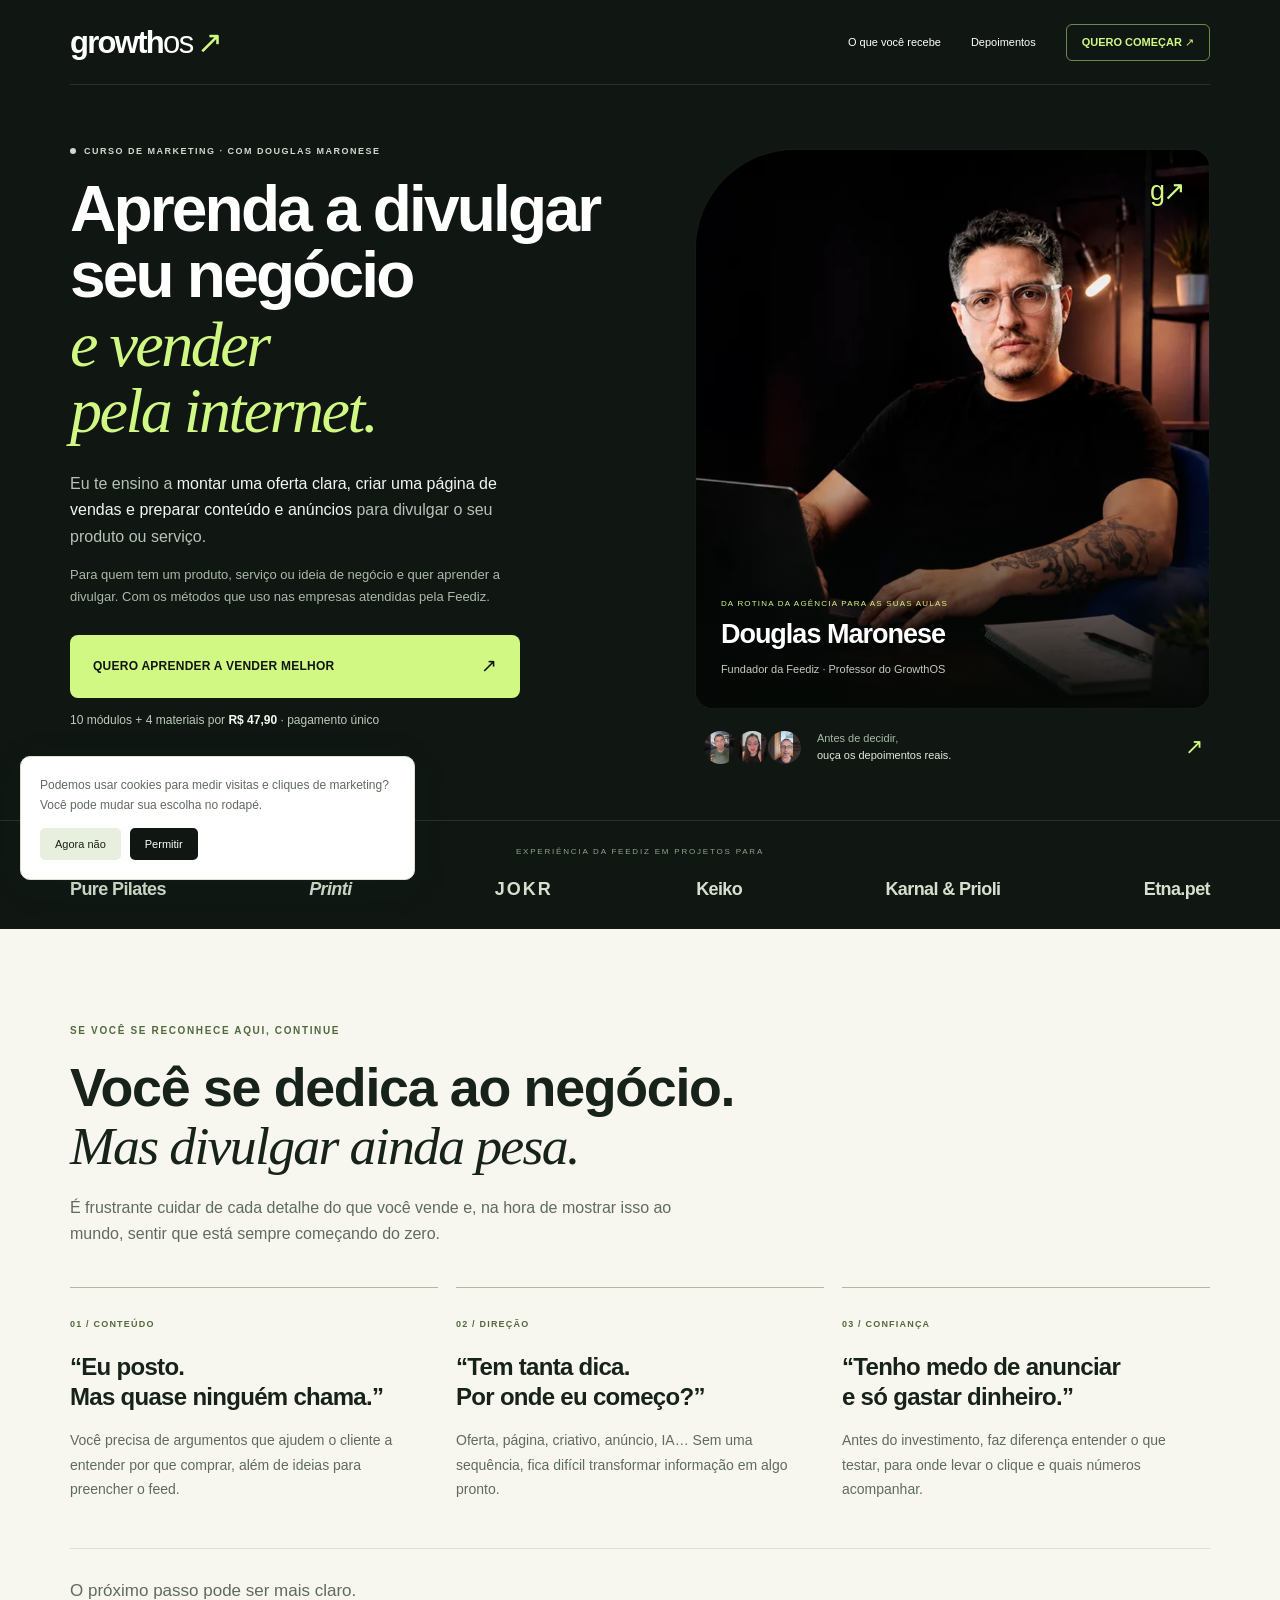
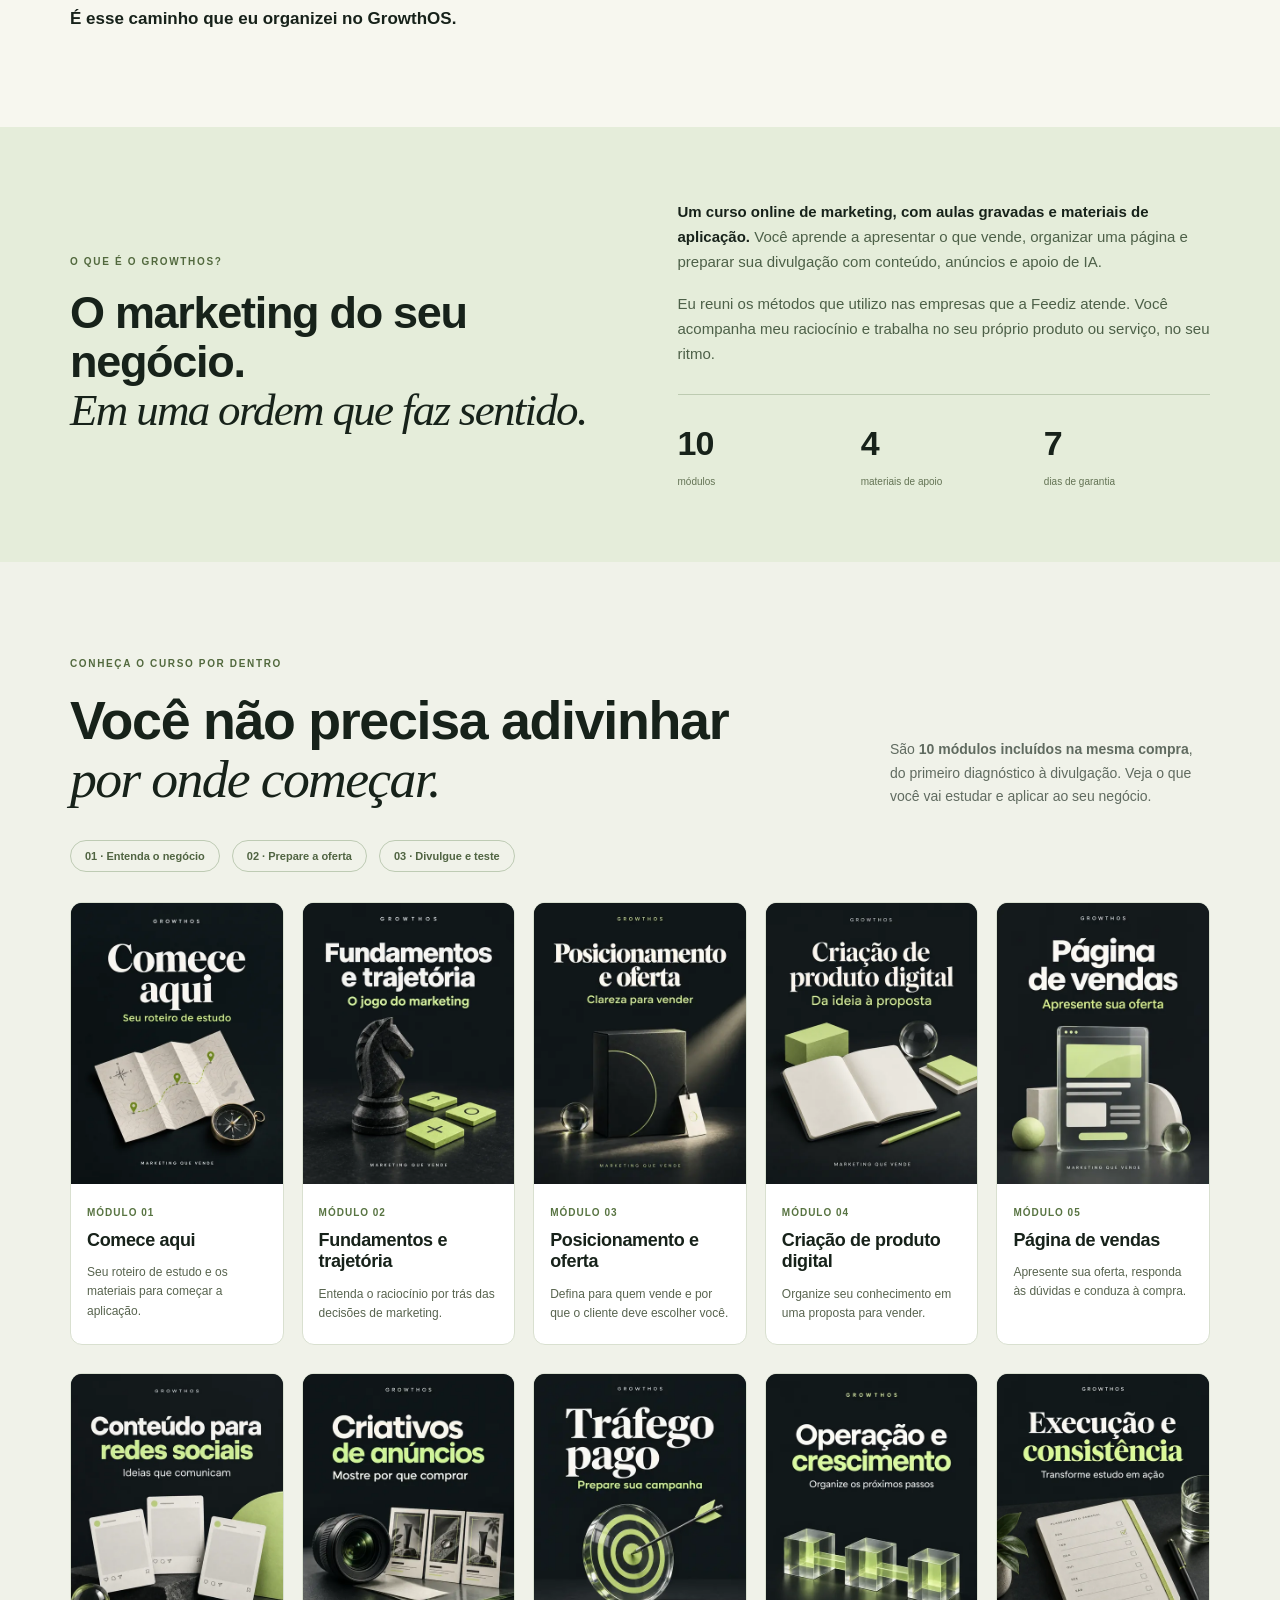
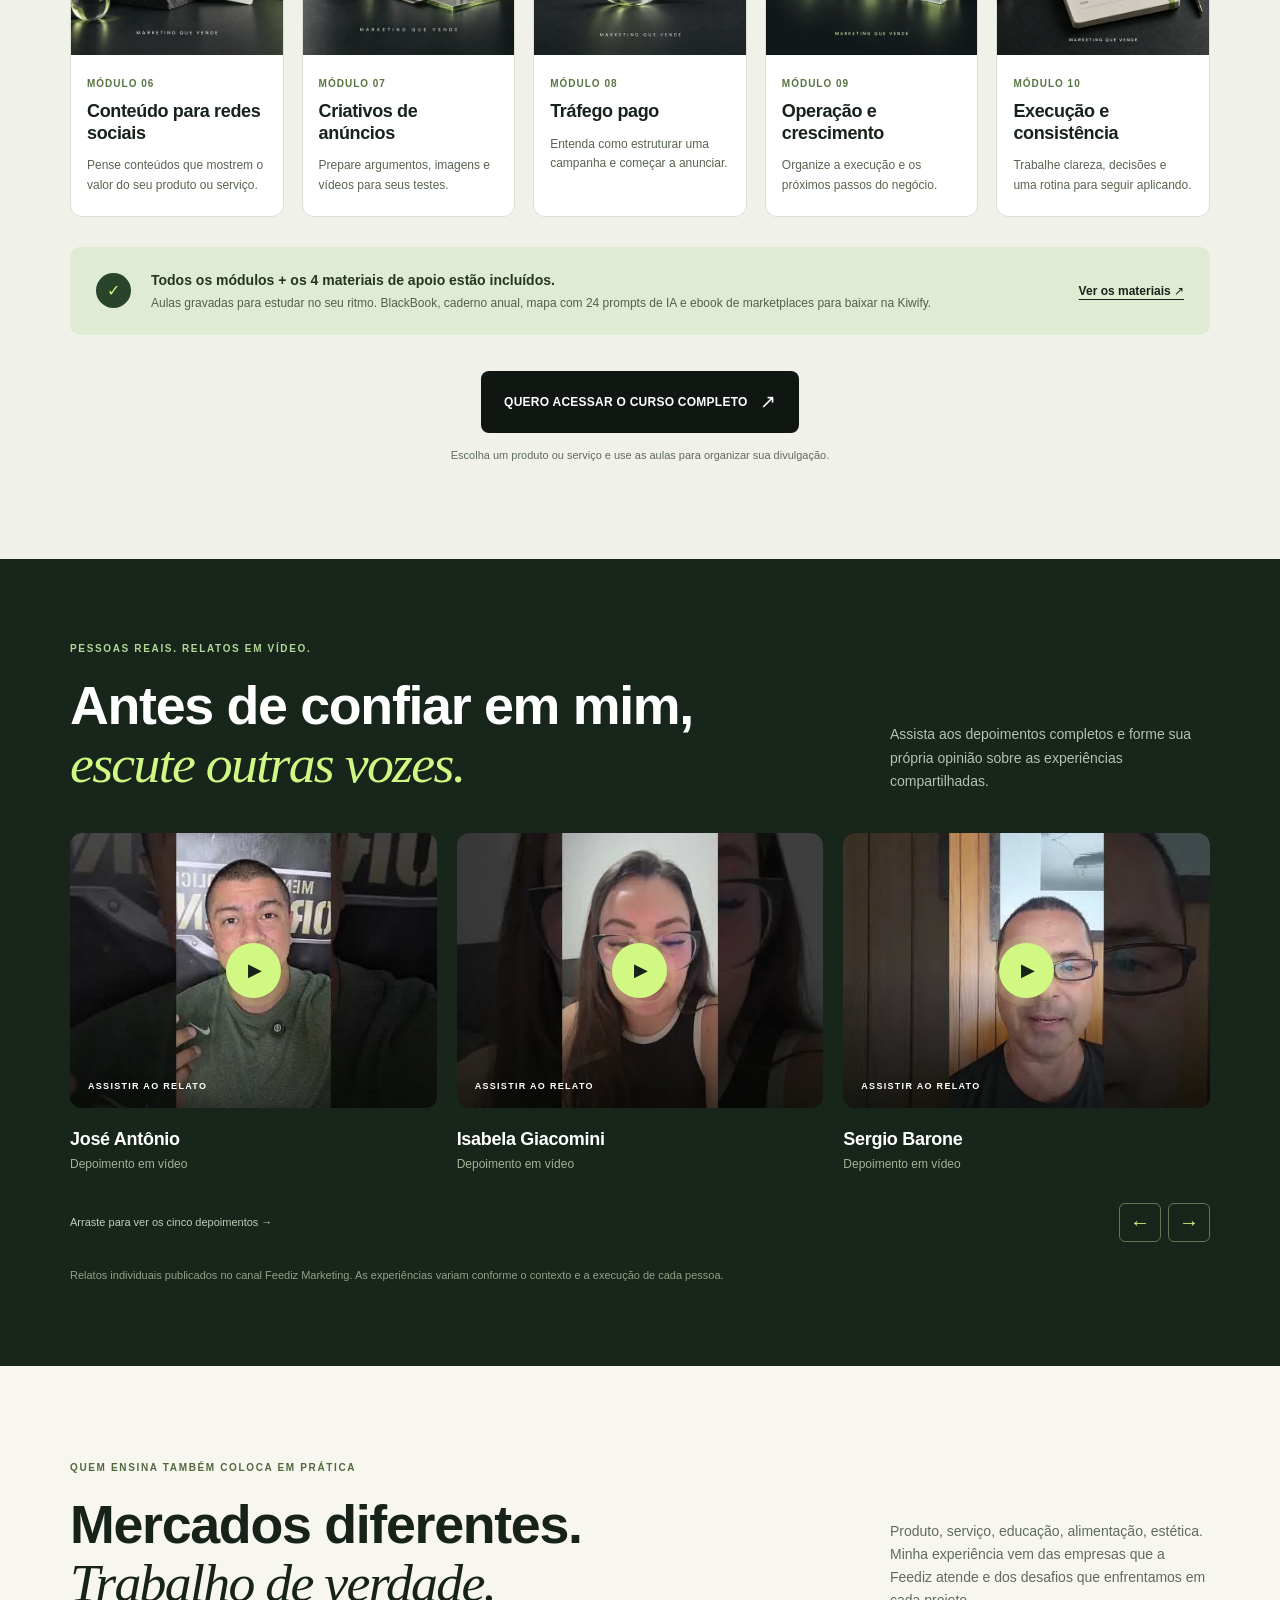
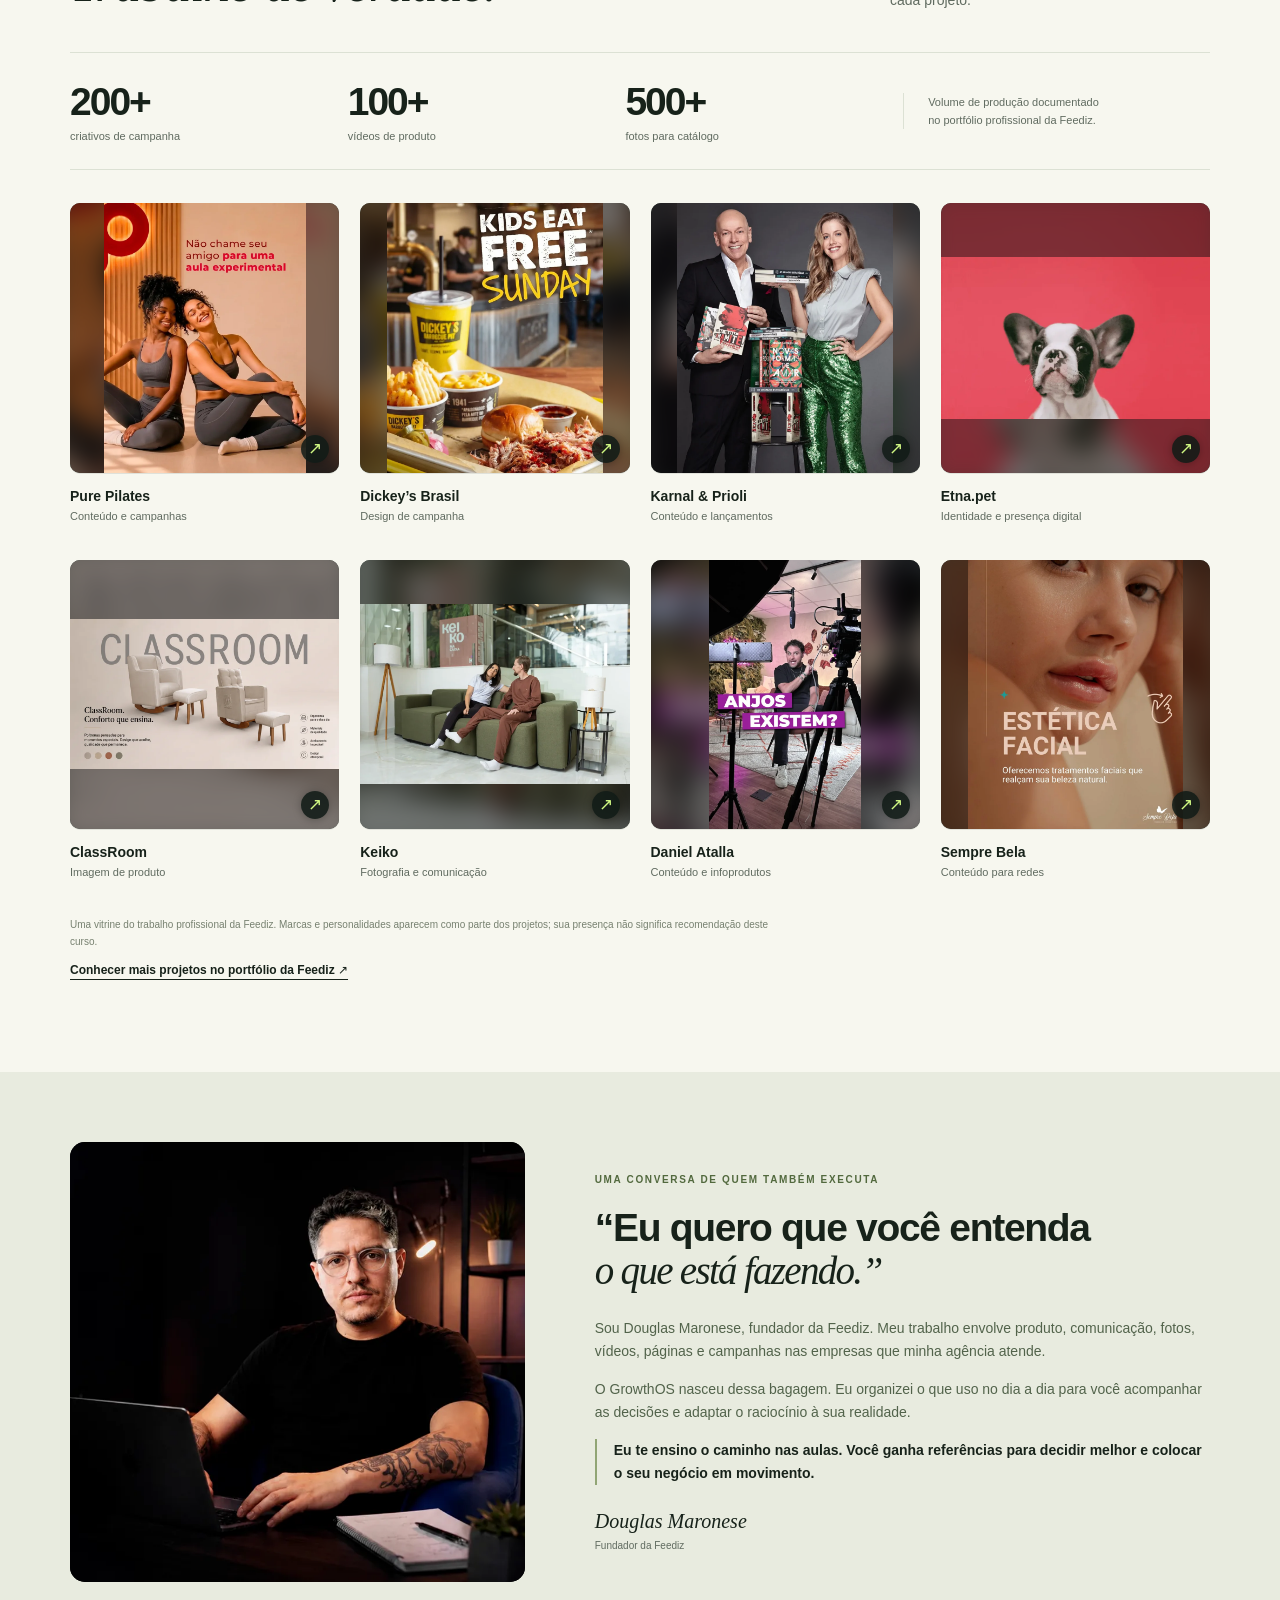
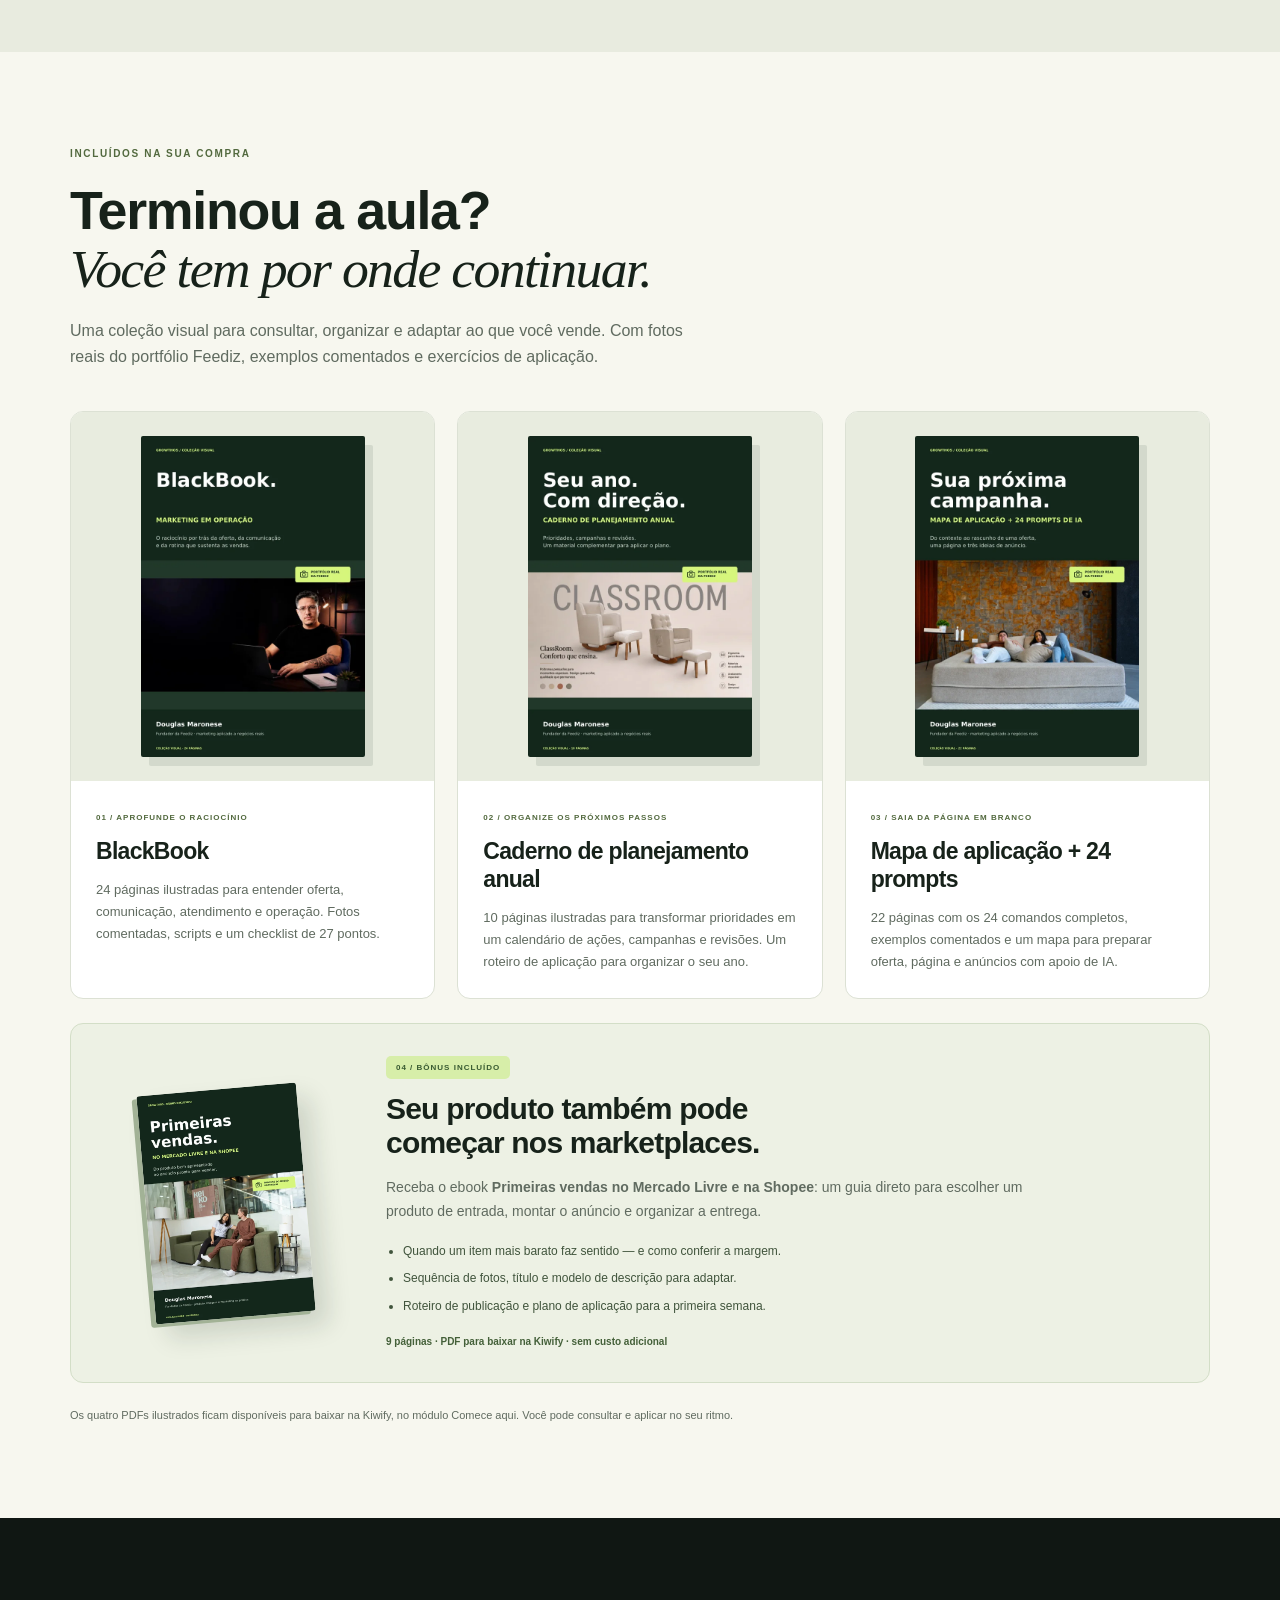
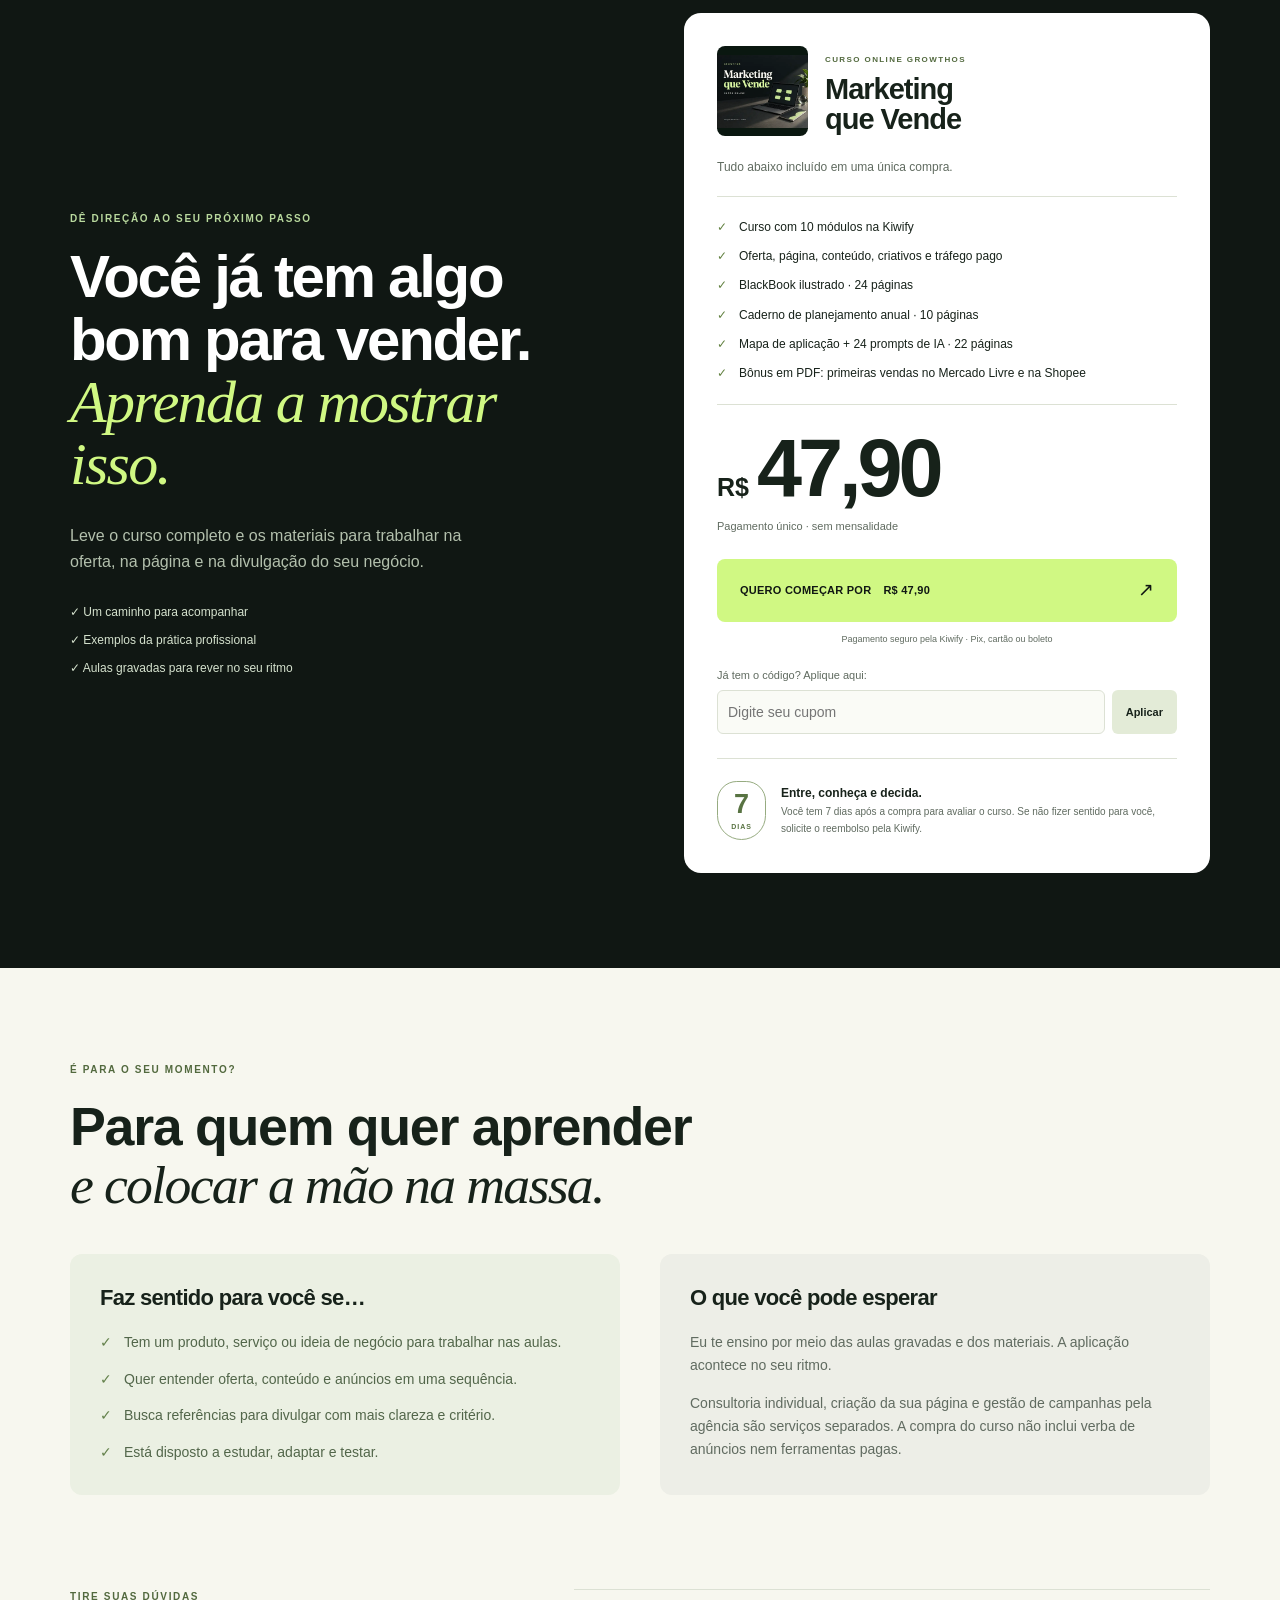
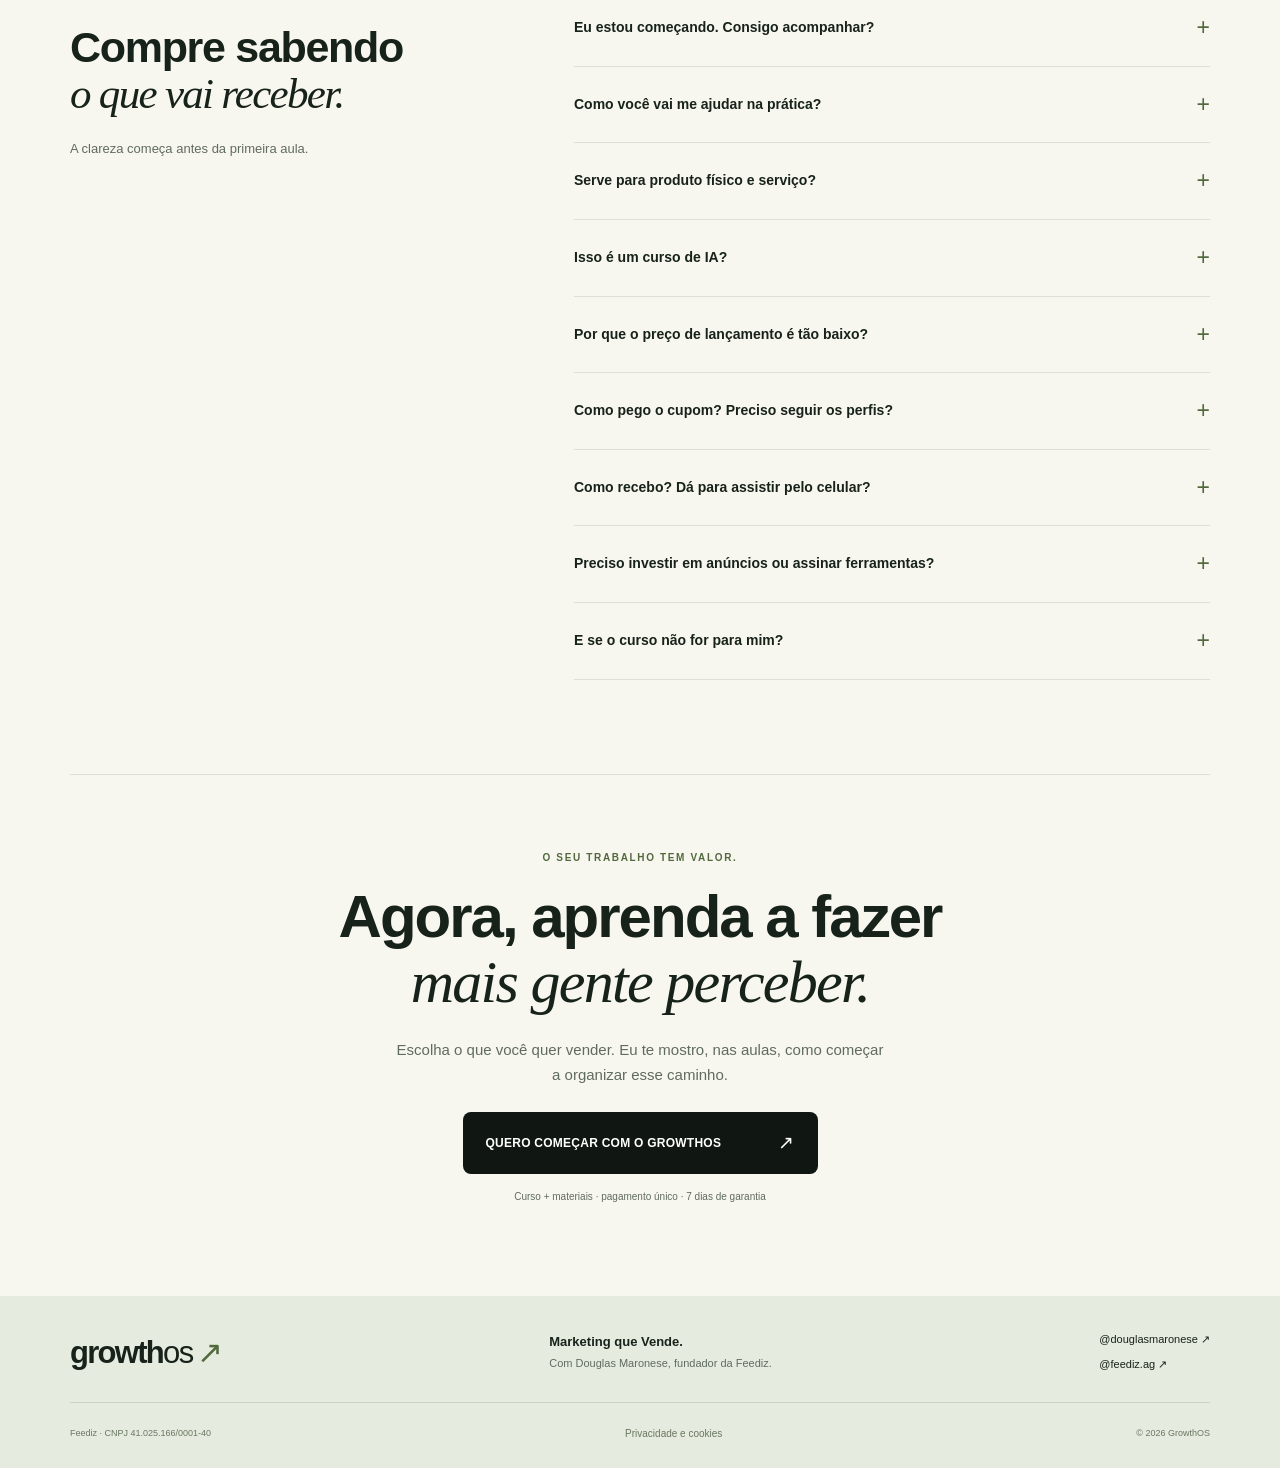
==== commit 94bf8df4: "Esclarece promessa do curso e padroniza vitrine de cases sem cortar as artes" ====
--- a/index.html
+++ b/index.html
@@ -4,17 +4,17 @@
   <meta charset="utf-8">
   <meta name="viewport" content="width=device-width,initial-scale=1,viewport-fit=cover">
   <title>GrowthOS — Marketing que Vende | Douglas Maronese</title>
-  <meta name="description" content="Aprenda a vender o que você faz de melhor. Curso de marketing com Douglas Maronese: oferta, página de vendas, criativos, tráfego pago e materiais com IA.">
+  <meta name="description" content="Aprenda a divulgar seu negócio e vender pela internet. Curso de marketing com Douglas Maronese: oferta, página de vendas, criativos, tráfego pago e materiais com IA.">
   <meta name="theme-color" content="#101713">
   <meta property="og:type" content="website"><meta property="og:locale" content="pt_BR">
-  <meta property="og:title" content="Aprenda a vender o que você faz de melhor.">
+  <meta property="og:title" content="Aprenda a divulgar seu negócio e vender pela internet.">
   <meta property="og:description" content="GrowthOS: os métodos que aplico nas empresas atendidas pela Feediz, organizados em aulas e materiais para o seu negócio. Com Douglas Maronese.">
   <meta property="og:image" content="https://www.douglasmaronese.com.br/assets/douglas.webp">
   <meta property="og:url" content="https://www.douglasmaronese.com.br/">
   <link rel="canonical" href="https://www.douglasmaronese.com.br/">
   <meta name="facebook-domain-verification" content="lyiw5uu4h4sh9girc56siio1qasc12">
   <link rel="icon" type="image/svg+xml" href="assets/mark.svg">
-  <link rel="stylesheet" href="style.css?v=20260914f">
+  <link rel="stylesheet" href="style.css?v=20260914g">
   <script src="config.js?v=20260914c" defer></script><script src="app.js?v=20260914f" defer></script>
 </head>
 <body>
@@ -23,7 +23,7 @@
 <main id="conteudo"><div class="hero-shell">
 <header class="header wrap"><a class="brand" href="#conteudo" aria-label="GrowthOS, início">growth<span>os</span><i>↗</i></a><nav aria-label="Principal"><a href="#aulas">O que você recebe</a><a href="#depoimentos">Depoimentos</a><a class="nav-cta" href="#oferta">QUERO COMEÇAR ↗</a></nav></header>
 <section class="hero wrap" aria-labelledby="hero-title">
-  <div id="hero-copy" class="hero-copy"><p class="eyebrow"><span class="dot"></span> CURSO DE MARKETING · COM DOUGLAS MARONESE</p><h1 id="hero-title">Aprenda a vender<br>o que você faz<br><em>de melhor.</em></h1><p class="hero-description">Você sabe o valor do que entrega. Eu vou te ensinar a <strong>transformar esse valor em uma oferta clara, uma página de vendas e anúncios que façam sentido para o seu negócio.</strong></p><p class="hero-method">Para quem tem um produto, serviço ou ideia de negócio e quer aprender a divulgar. Com os métodos que uso nas empresas atendidas pela Feediz.</p><a class="button button-lime" href="#oferta">QUERO APRENDER A VENDER MELHOR <span aria-hidden="true">↗</span></a><p class="hero-price">10 módulos + 4 materiais por <strong class="price">R$ 47,90</strong> · pagamento único</p><button class="coupon-link" data-get-coupon data-promo-unapplied hidden>Quero pegar o cupom e pagar <span data-discount-price>R$ 17,72</span> ↗</button><div class="hero-trust"><span>✓ Aulas gravadas</span><span>✓ Acesso pela Kiwify</span><span>✓ 7 dias de garantia</span></div></div>
+  <div id="hero-copy" class="hero-copy"><p class="eyebrow"><span class="dot"></span> CURSO DE MARKETING · COM DOUGLAS MARONESE</p><h1 id="hero-title">Aprenda a divulgar<br>seu negócio<br><em>e vender<br>pela internet.</em></h1><p class="hero-description">Eu te ensino a <strong>montar uma oferta clara, criar uma página de vendas e preparar conteúdo e anúncios</strong> para divulgar o seu produto ou serviço.</p><p class="hero-method">Para quem tem um produto, serviço ou ideia de negócio e quer aprender a divulgar. Com os métodos que uso nas empresas atendidas pela Feediz.</p><a class="button button-lime" href="#oferta">QUERO APRENDER A VENDER MELHOR <span aria-hidden="true">↗</span></a><p class="hero-price">10 módulos + 4 materiais por <strong class="price">R$ 47,90</strong> · pagamento único</p><button class="coupon-link" data-get-coupon data-promo-unapplied hidden>Quero pegar o cupom e pagar <span data-discount-price>R$ 17,72</span> ↗</button><div class="hero-trust"><span>✓ Aulas gravadas</span><span>✓ Acesso pela Kiwify</span><span>✓ 7 dias de garantia</span></div></div>
   <div class="hero-visual"><figure class="teacher-poster"><img src="assets/douglas.webp" width="1500" height="756" fetchpriority="high" alt="Douglas Maronese, fundador da Feediz e professor do GrowthOS, em seu ambiente de trabalho"><figcaption><span>DA ROTINA DA AGÊNCIA PARA AS SUAS AULAS</span><strong>Douglas Maronese</strong><small>Fundador da Feediz · Professor do GrowthOS</small></figcaption><span class="poster-mark" aria-hidden="true">g↗</span></figure><a class="hero-testimonials" href="#depoimentos"><span class="avatar-stack"><img src="assets/depo-Z44EnyTnUDY.webp" alt="" width="480" height="360"><img src="assets/depo-0084bYulTM4.webp" alt="" width="480" height="360"><img src="assets/depo-vipSdIdimD4.webp" alt="" width="480" height="360"></span><span>Antes de decidir,<br><strong>ouça os depoimentos reais.</strong></span><b aria-hidden="true">↗</b></a></div>
 </section>
 <div class="brand-strip"><div class="wrap"><p>EXPERIÊNCIA DA FEEDIZ EM PROJETOS PARA</p><div class="brand-names"><span>Pure Pilates</span><span>Printi</span><span>JOKR</span><span>Keiko</span><span>Karnal &amp; Prioli</span><span>Etna.pet</span></div></div></div>
@@ -45,14 +45,14 @@
 <article class="testimonial-card"><a class="video-button" href="https://www.youtube.com/watch?v=vipSdIdimD4" data-video="vipSdIdimD4" data-video-name="Sergio Barone" aria-label="Assistir ao depoimento de Sergio Barone"><img src="assets/depo-vipSdIdimD4.webp" width="480" height="360" alt="Sergio Barone no vídeo de seu depoimento" loading="lazy"><span class="play" aria-hidden="true">▶</span><span class="video-label">ASSISTIR AO RELATO</span></a><h3>Sergio Barone</h3><p>Depoimento em vídeo</p></article>
 <article class="testimonial-card"><a class="video-button" href="https://www.youtube.com/watch?v=1gv34vINJhg" data-video="1gv34vINJhg" data-video-name="Lucas Mancini" aria-label="Assistir ao depoimento de Lucas Mancini"><img src="assets/depo-1gv34vINJhg.webp" width="480" height="360" alt="Lucas Mancini no vídeo de seu depoimento" loading="lazy"><span class="play" aria-hidden="true">▶</span><span class="video-label">ASSISTIR AO RELATO</span></a><h3>Lucas Mancini</h3><p>Depoimento em vídeo</p></article>
 <article class="testimonial-card"><a class="video-button" href="https://www.youtube.com/watch?v=Yi520kPzUoQ" data-video="Yi520kPzUoQ" data-video-name="Isabela Oliveira" aria-label="Assistir ao depoimento de Isabela Oliveira"><img src="assets/depo-Yi520kPzUoQ.webp" width="480" height="360" alt="Isabela Oliveira no vídeo de seu depoimento" loading="lazy"><span class="play" aria-hidden="true">▶</span><span class="video-label">ASSISTIR AO RELATO</span></a><h3>Isabela Oliveira</h3><p>Depoimento em vídeo</p></article></div><div class="rail-footer"><p>Arraste para ver os cinco depoimentos →</p><div><button data-scroll-rail="-1" aria-label="Depoimentos anteriores">←</button><button data-scroll-rail="1" aria-label="Próximos depoimentos">→</button></div></div><p class="fine-print">Relatos individuais publicados no canal Feediz Marketing. As experiências variam conforme o contexto e a execução de cada pessoa.</p></div></section>
-<section class="section wrap portfolio-section" id="experiencia" aria-labelledby="portfolio-title"><div class="section-heading row-heading"><div><p class="eyebrow">QUEM ENSINA TAMBÉM COLOCA EM PRÁTICA</p><h2 id="portfolio-title">Mercados diferentes.<br><em>Trabalho de verdade.</em></h2></div><p>Produto, serviço, educação, alimentação, estética. Minha experiência vem das empresas que a Feediz atende e dos desafios que enfrentamos em cada projeto.</p></div><div class="production-metrics"><div><strong>200+</strong><span>criativos de campanha</span></div><div><strong>100+</strong><span>vídeos de produto</span></div><div><strong>500+</strong><span>fotos para catálogo</span></div><p>Volume de produção documentado<br>no portfólio profissional da Feediz.</p></div><div class="portfolio-grid"><figure class="portfolio-card"><button class="portfolio-image" data-image="assets/case-pure.webp" data-caption="Campanha de aula experimental para Pure Pilates" aria-label="Ampliar trabalho: Pure Pilates"><img src="assets/case-pure.webp" alt="Campanha de aula experimental para Pure Pilates" width="800" height="1000" loading="lazy"><span aria-hidden="true">↗</span></button><figcaption><strong>Pure Pilates</strong><span>Conteúdo e campanhas</span></figcaption></figure>
-<figure class="portfolio-card"><button class="portfolio-image" data-image="assets/case-dickeys.webp" data-caption="Criativo de campanha para Dickey’s Brasil" aria-label="Ampliar trabalho: Dickey’s Brasil"><img src="assets/case-dickeys.webp" alt="Criativo de campanha para Dickey’s Brasil" width="800" height="1000" loading="lazy"><span aria-hidden="true">↗</span></button><figcaption><strong>Dickey’s Brasil</strong><span>Design de campanha</span></figcaption></figure>
-<figure class="portfolio-card"><button class="portfolio-image" data-image="assets/case-clube.webp" data-caption="Peça do Clube do Livro com Leandro Karnal e Gabriela Prioli" aria-label="Ampliar trabalho: Karnal &amp; Prioli"><img src="assets/case-clube.webp" alt="Peça do Clube do Livro com Leandro Karnal e Gabriela Prioli" width="800" height="1000" loading="lazy"><span aria-hidden="true">↗</span></button><figcaption><strong>Karnal & Prioli</strong><span>Conteúdo e lançamentos</span></figcaption></figure>
-<figure class="portfolio-card"><button class="portfolio-image" data-image="assets/case-etna.webp" data-caption="Imagem do projeto de identidade e presença digital da Etna.pet" aria-label="Ampliar trabalho: Etna.pet"><img src="assets/case-etna.webp" alt="Imagem do projeto de identidade e presença digital da Etna.pet" width="800" height="1000" loading="lazy"><span aria-hidden="true">↗</span></button><figcaption><strong>Etna.pet</strong><span>Identidade e presença digital</span></figcaption></figure>
-<figure class="portfolio-card"><button class="portfolio-image" data-image="assets/case-classroom.webp" data-caption="Produtos ClassRoom apresentados em uma peça do portfólio Feediz" aria-label="Ampliar trabalho: ClassRoom"><img src="assets/case-classroom.webp" alt="Produtos ClassRoom apresentados em uma peça do portfólio Feediz" width="800" height="1000" loading="lazy"><span aria-hidden="true">↗</span></button><figcaption><strong>ClassRoom</strong><span>Imagem de produto</span></figcaption></figure>
-<figure class="portfolio-card"><button class="portfolio-image" data-image="assets/case-keiko.webp" data-caption="Produção fotográfica da Feediz para Keiko com modelos no sofá" aria-label="Ampliar trabalho: Keiko"><img src="assets/case-keiko.webp" alt="Produção fotográfica da Feediz para Keiko com modelos no sofá" width="800" height="1000" loading="lazy"><span aria-hidden="true">↗</span></button><figcaption><strong>Keiko</strong><span>Fotografia e comunicação</span></figcaption></figure>
-<figure class="portfolio-card"><button class="portfolio-image" data-image="assets/case-atalla.webp" data-caption="Peça de conteúdo para Daniel Atalla" aria-label="Ampliar trabalho: Daniel Atalla"><img src="assets/case-atalla.webp" alt="Peça de conteúdo para Daniel Atalla" width="800" height="1000" loading="lazy"><span aria-hidden="true">↗</span></button><figcaption><strong>Daniel Atalla</strong><span>Conteúdo e infoprodutos</span></figcaption></figure>
-<figure class="portfolio-card"><button class="portfolio-image" data-image="assets/case-bela.webp" data-caption="Peça de comunicação de estética para Sempre Bela" aria-label="Ampliar trabalho: Sempre Bela"><img src="assets/case-bela.webp" alt="Peça de comunicação de estética para Sempre Bela" width="800" height="1000" loading="lazy"><span aria-hidden="true">↗</span></button><figcaption><strong>Sempre Bela</strong><span>Conteúdo para redes</span></figcaption></figure></div><p class="portfolio-context">Uma vitrine do trabalho profissional da Feediz. Marcas e personalidades aparecem como parte dos projetos; sua presença não significa recomendação deste curso.</p><a class="text-link" href="https://www.feediz.com.br/cases/" target="_blank" rel="noopener noreferrer">Conhecer mais projetos no portfólio da Feediz ↗</a></section>
+<section class="section wrap portfolio-section" id="experiencia" aria-labelledby="portfolio-title"><div class="section-heading row-heading"><div><p class="eyebrow">QUEM ENSINA TAMBÉM COLOCA EM PRÁTICA</p><h2 id="portfolio-title">Mercados diferentes.<br><em>Trabalho de verdade.</em></h2></div><p>Produto, serviço, educação, alimentação, estética. Minha experiência vem das empresas que a Feediz atende e dos desafios que enfrentamos em cada projeto.</p></div><div class="production-metrics"><div><strong>200+</strong><span>criativos de campanha</span></div><div><strong>100+</strong><span>vídeos de produto</span></div><div><strong>500+</strong><span>fotos para catálogo</span></div><p>Volume de produção documentado<br>no portfólio profissional da Feediz.</p></div><div class="portfolio-grid"><figure class="portfolio-card"><button class="portfolio-image" style="--case-image:url('assets/case-pure.webp')" data-image="assets/case-pure.webp" data-caption="Campanha de aula experimental para Pure Pilates" aria-label="Ampliar trabalho: Pure Pilates"><img src="assets/case-pure.webp" alt="Campanha de aula experimental para Pure Pilates" width="750" height="1000" loading="lazy"><span aria-hidden="true">↗</span></button><figcaption><strong>Pure Pilates</strong><span>Conteúdo e campanhas</span></figcaption></figure>
+<figure class="portfolio-card"><button class="portfolio-image" style="--case-image:url('assets/case-dickeys.webp')" data-image="assets/case-dickeys.webp" data-caption="Criativo de campanha para Dickey’s Brasil" aria-label="Ampliar trabalho: Dickey’s Brasil"><img src="assets/case-dickeys.webp" alt="Criativo de campanha para Dickey’s Brasil" width="800" height="1000" loading="lazy"><span aria-hidden="true">↗</span></button><figcaption><strong>Dickey’s Brasil</strong><span>Design de campanha</span></figcaption></figure>
+<figure class="portfolio-card"><button class="portfolio-image" style="--case-image:url('assets/case-clube.webp')" data-image="assets/case-clube.webp" data-caption="Peça do Clube do Livro com Leandro Karnal e Gabriela Prioli" aria-label="Ampliar trabalho: Karnal &amp; Prioli"><img src="assets/case-clube.webp" alt="Peça do Clube do Livro com Leandro Karnal e Gabriela Prioli" width="800" height="1000" loading="lazy"><span aria-hidden="true">↗</span></button><figcaption><strong>Karnal & Prioli</strong><span>Conteúdo e lançamentos</span></figcaption></figure>
+<figure class="portfolio-card"><button class="portfolio-image" style="--case-image:url('assets/case-etna.webp')" data-image="assets/case-etna.webp" data-caption="Imagem do projeto de identidade e presença digital da Etna.pet" aria-label="Ampliar trabalho: Etna.pet"><img src="assets/case-etna.webp" alt="Imagem do projeto de identidade e presença digital da Etna.pet" width="1000" height="604" loading="lazy"><span aria-hidden="true">↗</span></button><figcaption><strong>Etna.pet</strong><span>Identidade e presença digital</span></figcaption></figure>
+<figure class="portfolio-card"><button class="portfolio-image" style="--case-image:url('assets/case-classroom.webp')" data-image="assets/case-classroom.webp" data-caption="Produtos ClassRoom apresentados em uma peça do portfólio Feediz" aria-label="Ampliar trabalho: ClassRoom"><img src="assets/case-classroom.webp" alt="Produtos ClassRoom apresentados em uma peça do portfólio Feediz" width="1000" height="558" loading="lazy"><span aria-hidden="true">↗</span></button><figcaption><strong>ClassRoom</strong><span>Imagem de produto</span></figcaption></figure>
+<figure class="portfolio-card"><button class="portfolio-image" style="--case-image:url('assets/case-keiko.webp')" data-image="assets/case-keiko.webp" data-caption="Produção fotográfica da Feediz para Keiko com modelos no sofá" aria-label="Ampliar trabalho: Keiko"><img src="assets/case-keiko.webp" alt="Produção fotográfica da Feediz para Keiko com modelos no sofá" width="1000" height="667" loading="lazy"><span aria-hidden="true">↗</span></button><figcaption><strong>Keiko</strong><span>Fotografia e comunicação</span></figcaption></figure>
+<figure class="portfolio-card"><button class="portfolio-image" style="--case-image:url('assets/case-atalla.webp')" data-image="assets/case-atalla.webp" data-caption="Peça de conteúdo para Daniel Atalla" aria-label="Ampliar trabalho: Daniel Atalla"><img src="assets/case-atalla.webp" alt="Peça de conteúdo para Daniel Atalla" width="562" height="1000" loading="lazy"><span aria-hidden="true">↗</span></button><figcaption><strong>Daniel Atalla</strong><span>Conteúdo e infoprodutos</span></figcaption></figure>
+<figure class="portfolio-card"><button class="portfolio-image" style="--case-image:url('assets/case-bela.webp')" data-image="assets/case-bela.webp" data-caption="Peça de comunicação de estética para Sempre Bela" aria-label="Ampliar trabalho: Sempre Bela"><img src="assets/case-bela.webp" alt="Peça de comunicação de estética para Sempre Bela" width="800" height="1000" loading="lazy"><span aria-hidden="true">↗</span></button><figcaption><strong>Sempre Bela</strong><span>Conteúdo para redes</span></figcaption></figure></div><p class="portfolio-context">Uma vitrine do trabalho profissional da Feediz. Marcas e personalidades aparecem como parte dos projetos; sua presença não significa recomendação deste curso.</p><a class="text-link" href="https://www.feediz.com.br/cases/" target="_blank" rel="noopener noreferrer">Conhecer mais projetos no portfólio da Feediz ↗</a></section>
 <section class="founder-section"><div class="wrap founder-layout"><div class="founder-photo"><img src="assets/douglas.webp" width="1500" height="756" alt="Douglas Maronese, fundador da Feediz" loading="lazy"></div><div><p class="eyebrow">UMA CONVERSA DE QUEM TAMBÉM EXECUTA</p><h2>“Eu quero que você entenda<br><em>o que está fazendo.”</em></h2><p>Sou Douglas Maronese, fundador da Feediz. Meu trabalho envolve produto, comunicação, fotos, vídeos, páginas e campanhas nas empresas que minha agência atende.</p><p>O GrowthOS nasceu dessa bagagem. Eu organizei o que uso no dia a dia para você acompanhar as decisões e adaptar o raciocínio à sua realidade.</p><p class="founder-emphasis">Eu te ensino o caminho nas aulas. Você ganha referências para decidir melhor e colocar o seu negócio em movimento.</p><span class="signature">Douglas Maronese <small>Fundador da Feediz</small></span></div></div></section>
 <section class="section wrap" id="materiais" aria-labelledby="materials-title"><div class="section-heading"><p class="eyebrow">INCLUÍDOS NA SUA COMPRA</p><h2 id="materials-title">Terminou a aula?<br><em>Você tem por onde continuar.</em></h2><p>Uma coleção visual para consultar, organizar e adaptar ao que você vende. Com fotos reais do portfólio Feediz, exemplos comentados e exercícios de aplicação.</p></div><div class="materials-grid"><article class="material-card"><div class="material-cover"><img src="assets/material-blackbook.webp?v=20260914e" width="600" height="860" alt="Capa do material BlackBook" loading="lazy"></div><div class="material-copy"><span>01 / APROFUNDE O RACIOCÍNIO</span><h3>BlackBook</h3><p>24 páginas ilustradas para entender oferta, comunicação, atendimento e operação. Fotos comentadas, scripts e um checklist de 27 pontos.</p></div></article><article class="material-card"><div class="material-cover"><img src="assets/material-planejamento.webp?v=20260914e" width="600" height="860" alt="Capa do material Planejamento estratégico anual" loading="lazy"></div><div class="material-copy"><span>02 / ORGANIZE OS PRÓXIMOS PASSOS</span><h3>Caderno de planejamento anual</h3><p>10 páginas ilustradas para transformar prioridades em um calendário de ações, campanhas e revisões. Um roteiro de aplicação para organizar o seu ano.</p></div></article><article class="material-card"><div class="material-cover"><img src="assets/material-mapa.webp?v=20260914e" width="600" height="860" alt="Capa do material Mapa de aplicação + 24 prompts" loading="lazy"></div><div class="material-copy"><span>03 / SAIA DA PÁGINA EM BRANCO</span><h3>Mapa de aplicação + 24 prompts</h3><p>22 páginas com os 24 comandos completos, exemplos comentados e um mapa para preparar oferta, página e anúncios com apoio de IA.</p></div></article></div><article class="marketplace-bonus" id="bonus-marketplaces"><div class="bonus-cover"><img src="assets/bonus-marketplaces.webp?v=20260914d" width="600" height="860" alt="Capa do ebook Primeiras vendas no Mercado Livre e na Shopee, por Douglas Maronese" loading="lazy"></div><div class="bonus-copy"><span class="tag">04 / BÔNUS INCLUÍDO</span><h3>Seu produto também pode<br> começar nos marketplaces.</h3><p>Receba o ebook <strong>Primeiras vendas no Mercado Livre e na Shopee</strong>: um guia direto para escolher um produto de entrada, montar o anúncio e organizar a entrega.</p><ul><li>Quando um item mais barato faz sentido — e como conferir a margem.</li><li>Sequência de fotos, título e modelo de descrição para adaptar.</li><li>Roteiro de publicação e plano de aplicação para a primeira semana.</li></ul><p class="bonus-format">9 páginas · PDF para baixar na Kiwify · sem custo adicional</p></div></article><p class="materials-note">Os quatro PDFs ilustrados ficam disponíveis para baixar na Kiwify, no módulo Comece aqui. Você pode consultar e aplicar no seu ritmo.</p></section>
 <section class="offer-section" id="oferta" aria-labelledby="offer-title"><div class="wrap offer-layout"><div class="offer-heading"><p class="eyebrow">DÊ DIREÇÃO AO SEU PRÓXIMO PASSO</p><h2 id="offer-title">Você já tem algo<br>bom para vender.<br><em>Aprenda a mostrar isso.</em></h2><p>Leve o curso completo e os materiais para trabalhar na oferta, na página e na divulgação do seu negócio.</p><div class="offer-checks"><span>✓ Um caminho para acompanhar</span><span>✓ Exemplos da prática profissional</span><span>✓ Aulas gravadas para rever no seu ritmo</span></div><div class="launch-note" data-promo-available hidden><span class="tag">CONDIÇÃO DE LANÇAMENTO</span><h3>Seu cupom vale até <span data-promo-date>21/09/2026</span>.</h3><p>Com FEEDIZ, o curso sai de R$ 47,90 por <strong data-discount-price>R$ 17,72</strong>. Depois do prazo, volta ao preço normal.</p><p class="deadline" data-countdown aria-live="off"></p></div></div><div class="offer-card" id="offer-card"><div class="offer-card-top"><img src="assets/curso-capa.webp" width="640" height="512" alt="Capa do curso GrowthOS — Marketing que Vende" loading="lazy"><div><span>CURSO ONLINE GROWTHOS</span><h3>Marketing<br>que Vende</h3></div></div><p class="offer-sub">Tudo abaixo incluído em uma única compra.</p><ul class="included"><li>Curso com 10 módulos na Kiwify</li><li>Oferta, página, conteúdo, criativos e tráfego pago</li><li>BlackBook ilustrado · 24 páginas</li><li>Caderno de planejamento anual · 10 páginas</li><li>Mapa de aplicação + 24 prompts de IA · 22 páginas</li><li>Bônus em PDF: primeiras vendas no Mercado Livre e na Shopee</li></ul><p class="previous-price" data-promo-applied hidden>De <del data-regular-price>R$ 47,90</del> por</p><div class="offer-price"><span>R$</span><strong data-price-number>47,90</strong></div><p class="payment-note">Pagamento único · sem mensalidade</p><p class="promo-caption" data-promo-applied hidden>✓ FEEDIZ aplicado · 63% de desconto</p><button class="button button-lime" data-buy>QUERO COMEÇAR POR <span class="price">R$ 47,90</span> <span aria-hidden="true">↗</span></button><p class="checkout-micro">Pagamento seguro pela Kiwify · Pix, cartão ou boleto</p><button class="coupon-discovery" data-get-coupon data-promo-unapplied hidden><span>Quer a condição de lançamento?</span><strong>Pegue o cupom e pague <span data-discount-price>R$ 17,72</span> ↗</strong></button><form id="coupon-form" class="coupon-form" hidden><label for="coupon-code">Já tem o código? Aplique aqui:</label><div class="coupon-controls"><input id="coupon-code" name="coupon" autocomplete="off" autocapitalize="characters" spellcheck="false" maxlength="30" placeholder="Digite seu cupom" aria-describedby="coupon-message"><button type="submit">Aplicar</button></div><p id="coupon-message" role="status" aria-live="polite"></p><button id="coupon-remove" type="button" hidden>Remover cupom</button></form><div class="guarantee"><div>7<small>DIAS</small></div><p><strong>Entre, conheça e decida.</strong><br>Você tem 7 dias após a compra para avaliar o curso. Se não fizer sentido para você, solicite o reembolso pela Kiwify.</p></div></div></div></section>
--- a/style.css
+++ b/style.css
@@ -17,3 +17,14 @@
 
 /* Vitrine completa: capas inteiras e títulos em texto para leitura no celular. */
 .curriculum-section{background:#f0f2e9}.curriculum-path{display:flex;flex-wrap:wrap;gap:12px;margin:-8px 0 30px}.curriculum-path span{border:1px solid #becbb4;border-radius:99px;padding:9px 14px;font-size:11px;font-weight:600;color:#506442}.course-modules{display:grid;grid-template-columns:repeat(5,minmax(0,1fr));gap:28px 18px}.course-module{min-width:0;background:#fff;border:1px solid #d9e0d0;border-radius:12px;overflow:hidden}.course-module>img{display:block;width:100%;height:auto;aspect-ratio:482/640;object-fit:contain;background:#111c20}.module-copy{padding:18px 16px 21px}.module-number{font-size:10px;font-weight:700;letter-spacing:1px;color:#587442}.module-copy h3{font-size:18px;line-height:1.2;letter-spacing:-.35px;margin:10px 0 12px}.module-copy p{font-size:12px;line-height:1.6;color:#58644f}.curriculum-included{display:flex;align-items:center;gap:20px;margin-top:30px;padding:22px 26px;background:#e0ebd3;border-radius:10px}.included-mark{display:grid;place-items:center;border-radius:50%;background:#28442b;color:#d7f77b;width:35px;height:35px;flex-shrink:0}.curriculum-included p{font-size:12px;color:#52614a;line-height:1.7}.curriculum-included strong{font-size:14px;color:#243621}.curriculum-included a{flex-shrink:0;margin-left:auto;font-size:12px;font-weight:700;text-underline-offset:4px}@media(max-width:1000px){.course-modules{grid-template-columns:repeat(3,minmax(0,1fr))}.curriculum-included{align-items:flex-start;flex-wrap:wrap}.curriculum-included a{margin-left:55px}}@media(max-width:700px){.course-modules{grid-template-columns:repeat(2,minmax(0,1fr));gap:18px 12px}.curriculum-path{gap:7px;margin-top:-7px;margin-bottom:25px}.curriculum-path span{padding:8px 10px;font-size:10px}.module-copy{padding:14px 12px 17px}.module-copy h3{font-size:17px;line-height:1.22;letter-spacing:-.3px;margin:9px 0}.module-copy p{font-size:12px;line-height:1.55}.module-number{font-size:10px;letter-spacing:.6px}.course-module{border-radius:9px}.curriculum-included{padding:20px 18px;gap:13px}.curriculum-included p{flex:1;min-width:0;font-size:12px}.curriculum-included strong{font-size:13px}.curriculum-included a{margin-left:48px;min-height:35px;display:flex;align-items:center}}@media(max-width:360px){.module-copy{padding:12px 10px 15px}.module-copy h3{font-size:15px}.course-modules{gap:15px 10px}}
+
+/* Abertura direta e vitrine uniforme, sem cortar as artes originais. */
+.hero h1{font-size:clamp(42px,5vw,68px);line-height:1.02;letter-spacing:-2.8px}
+.hero h1 em{font-size:1em;line-height:1.04;letter-spacing:-2.5px;display:inline-block;margin-top:4px}
+.portfolio-image{aspect-ratio:1/1;isolation:isolate;background:#25302a;box-shadow:0 1px 0 #14211a1a}
+.portfolio-image::before{content:"";position:absolute;inset:-18px;background-image:var(--case-image);background-size:cover;background-position:center;filter:blur(14px) brightness(.55);z-index:-1}
+.portfolio-image img{position:relative;display:block;object-fit:contain;object-position:center;width:100%;height:100%}
+.portfolio-image>span{z-index:2;box-shadow:0 1px 8px #0004}
+.portfolio-image:focus-visible{outline:3px solid #576c3c;outline-offset:4px}
+.portfolio-card figcaption{min-height:57px}
+@media(max-width:760px){.hero h1{font-size:clamp(36px,10vw,62px);letter-spacing:-1.7px;line-height:1.03}.hero h1 em{letter-spacing:-1.5px}.portfolio-card figcaption{min-height:47px}}
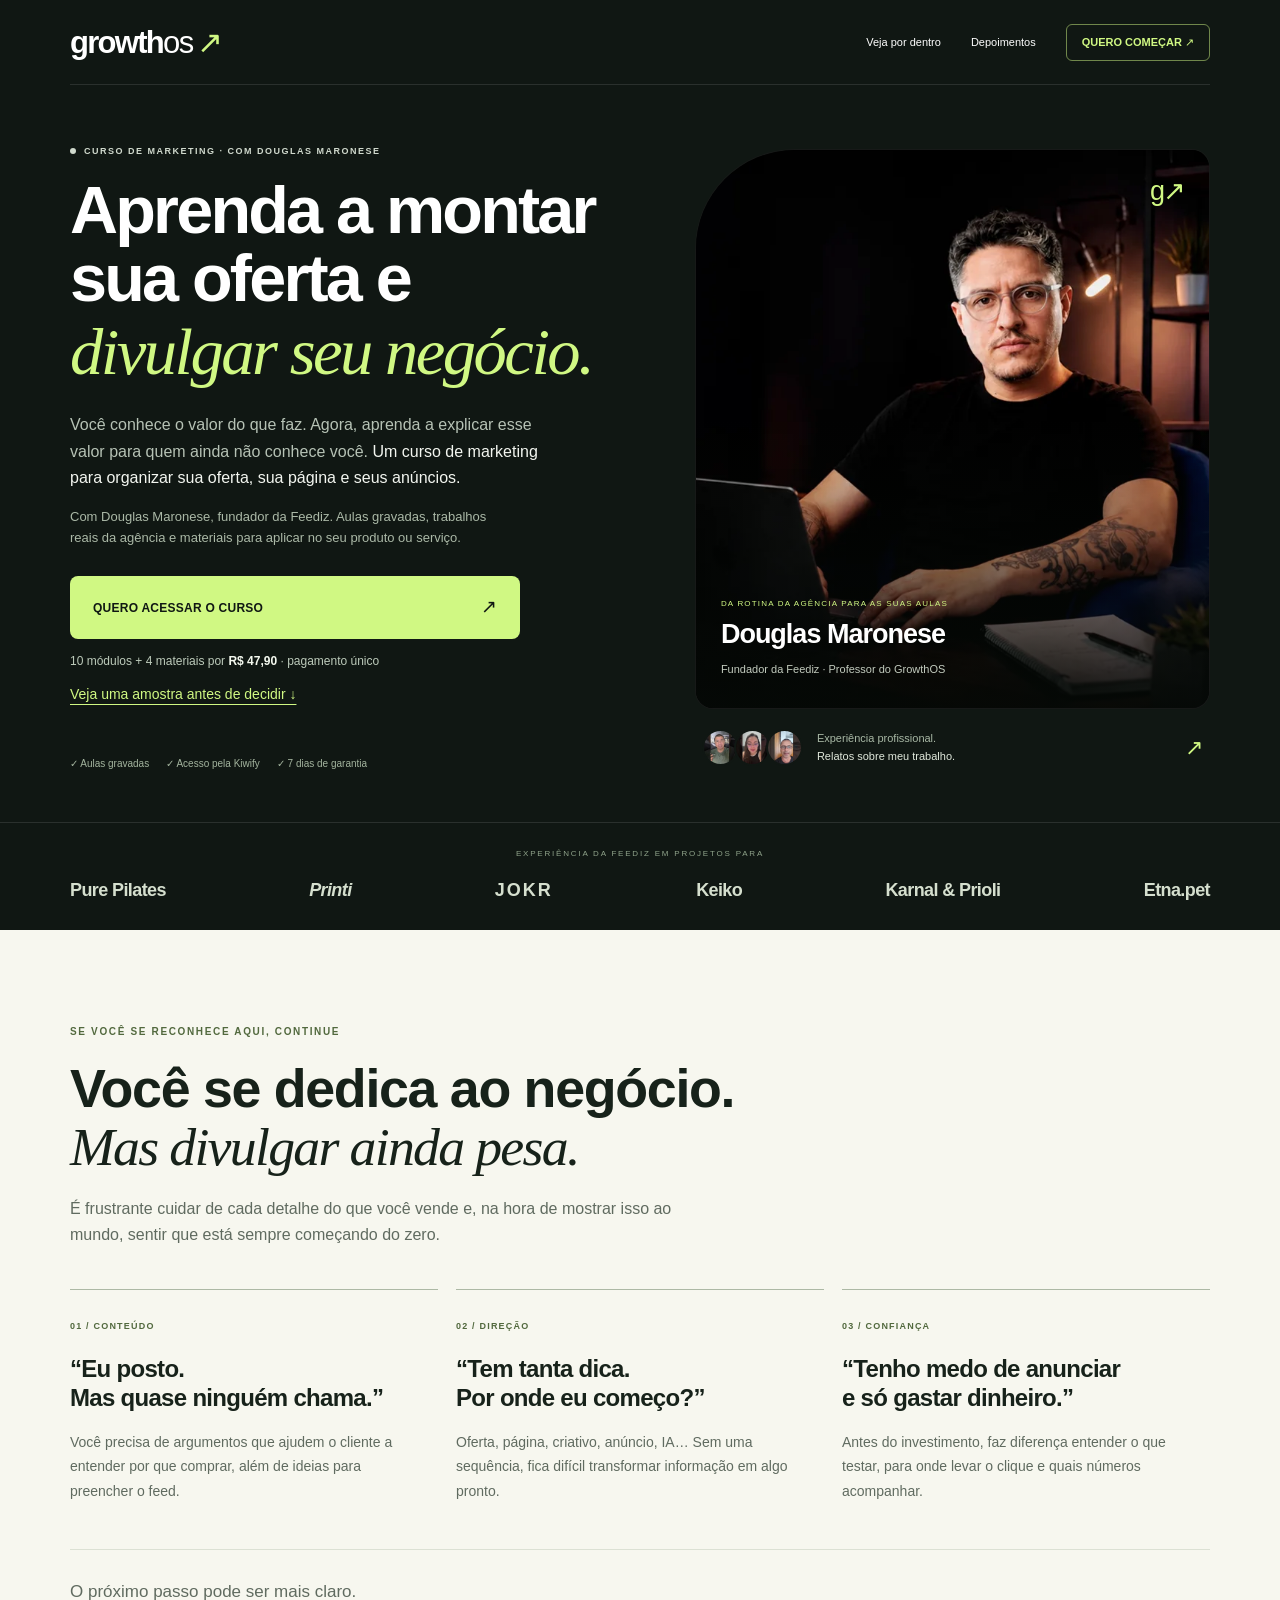
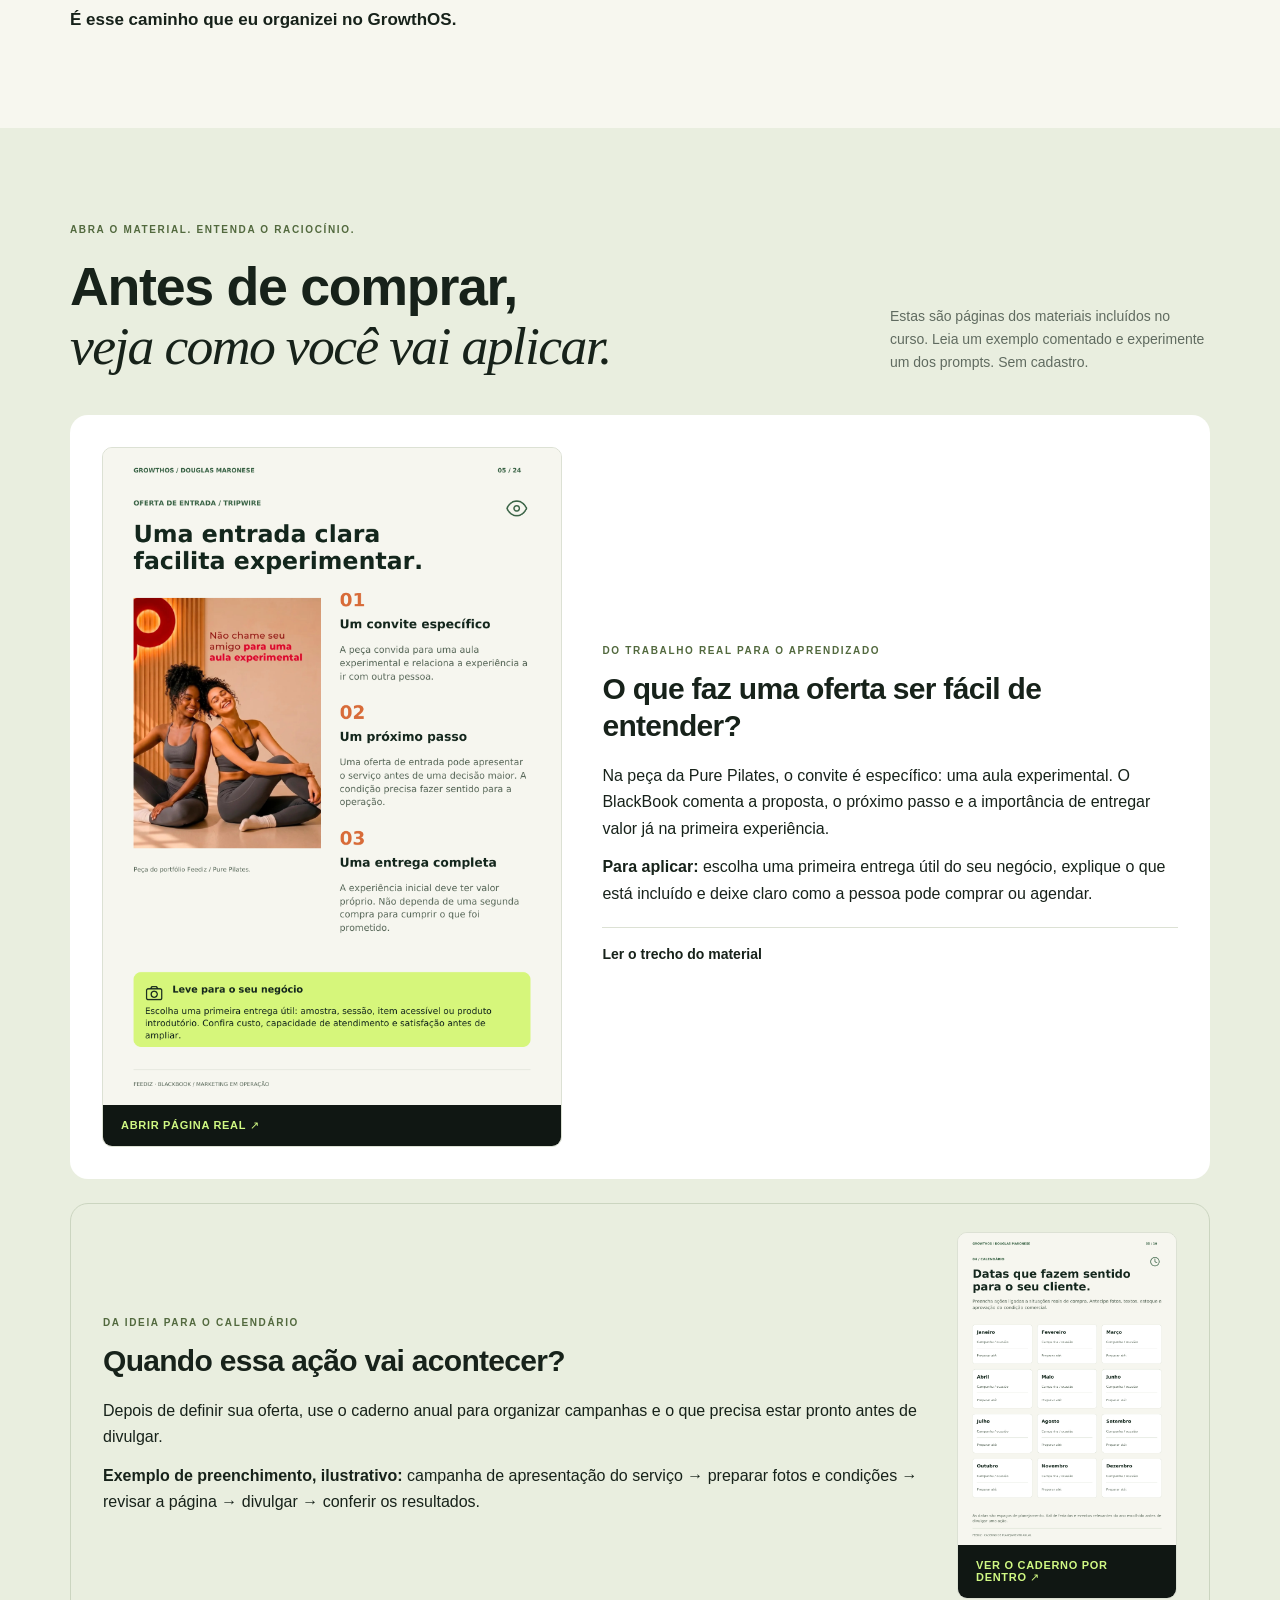
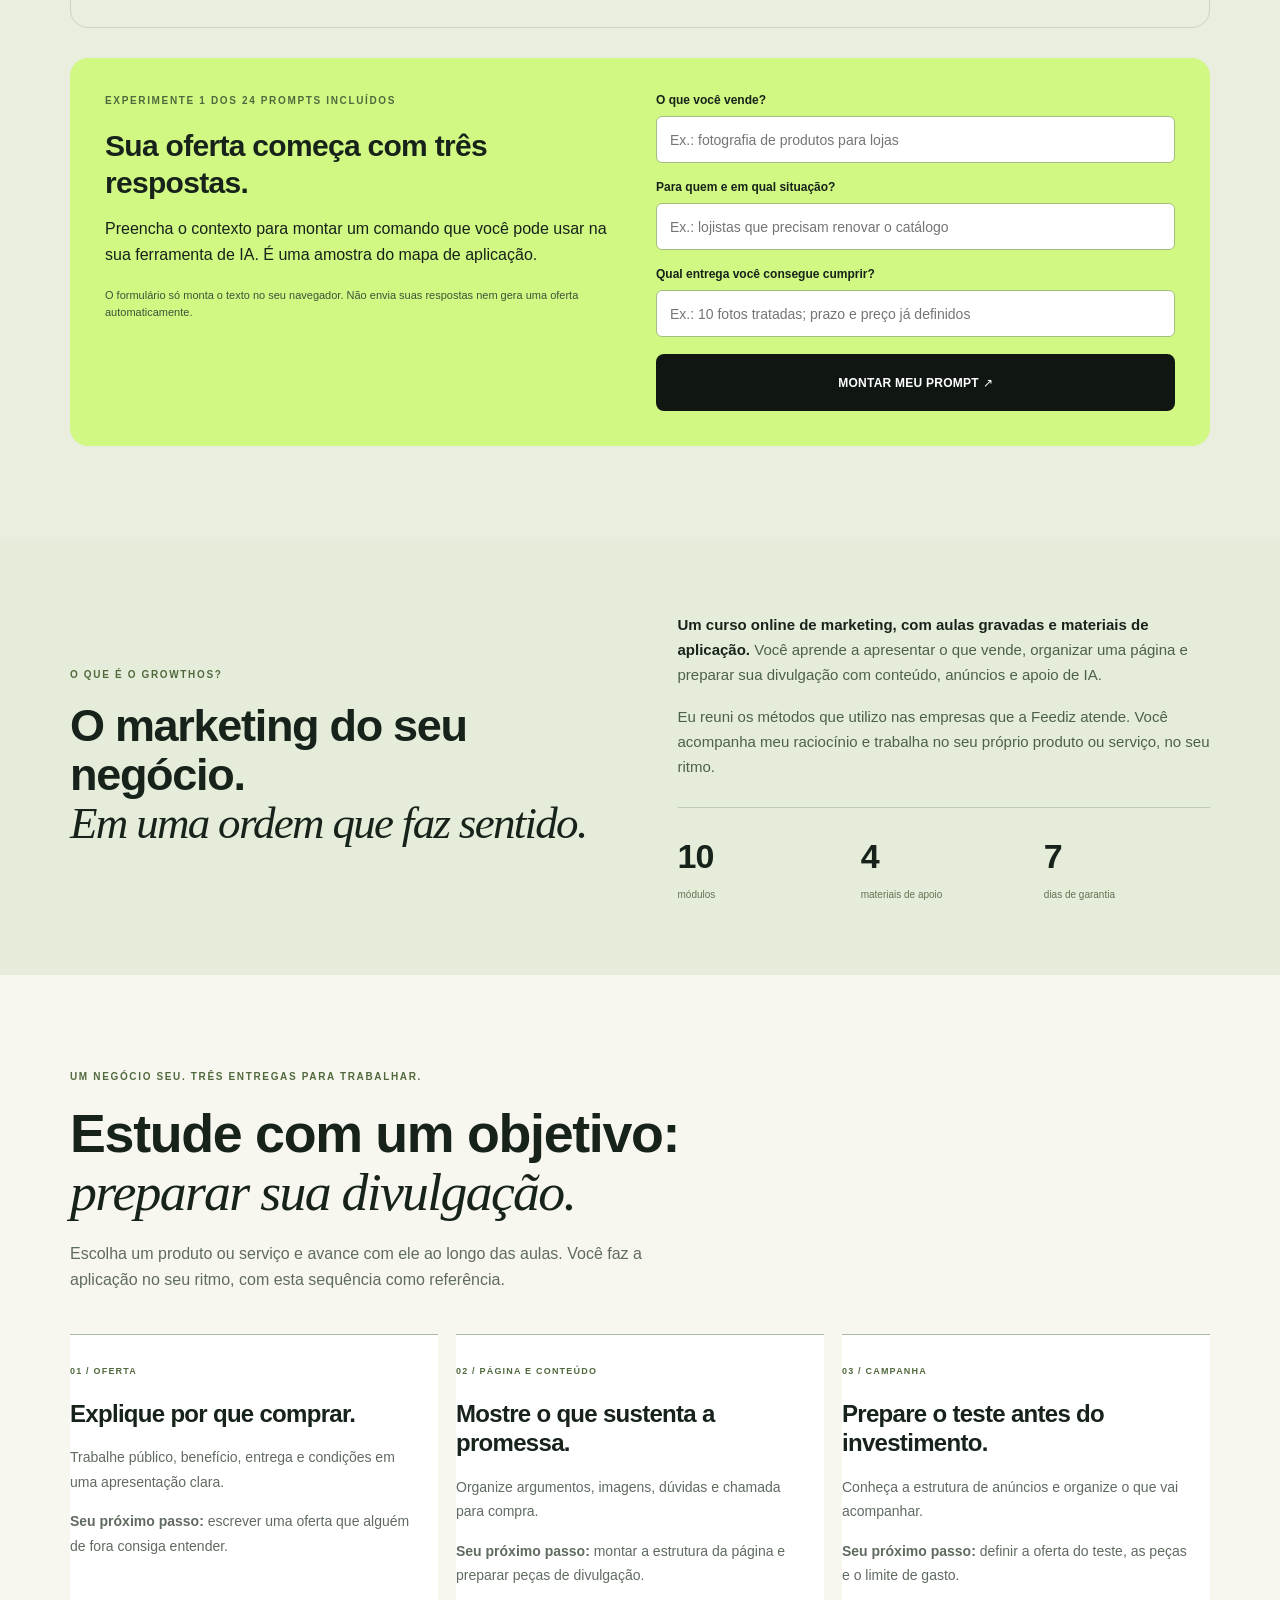
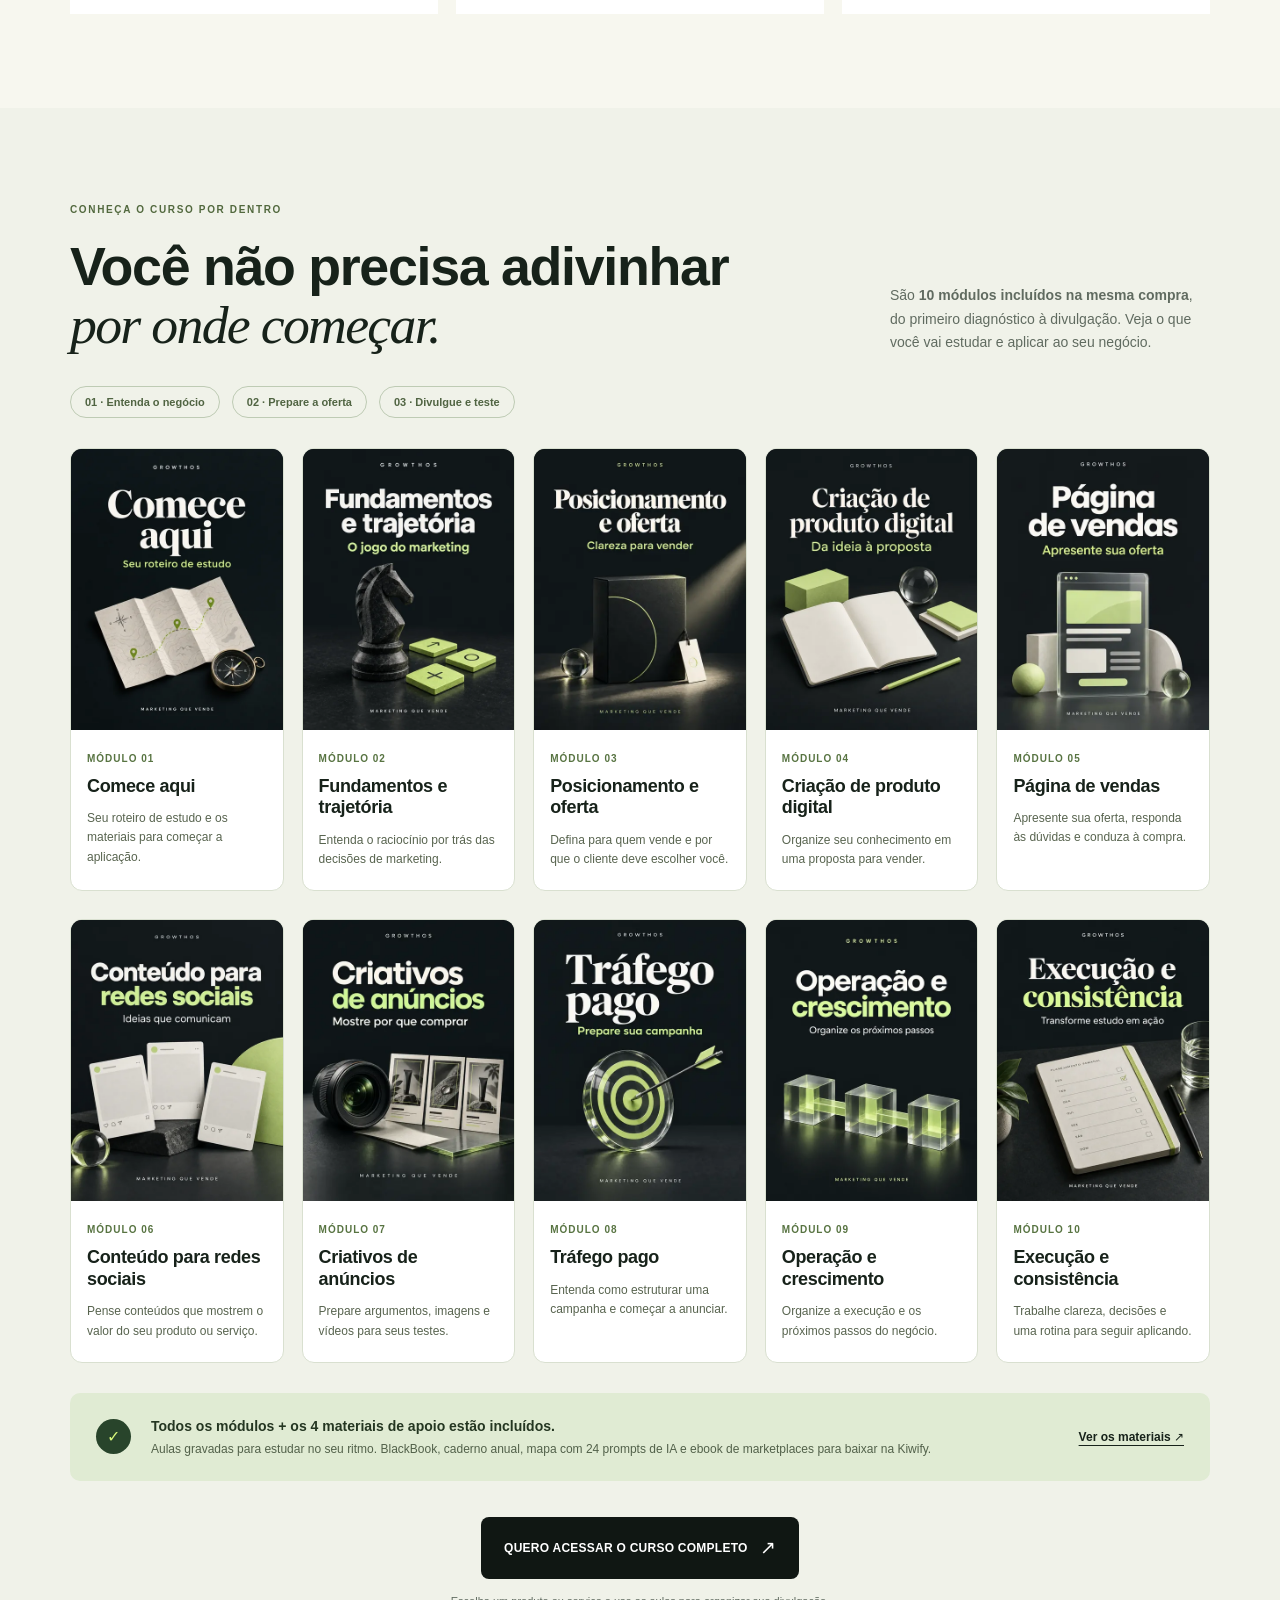
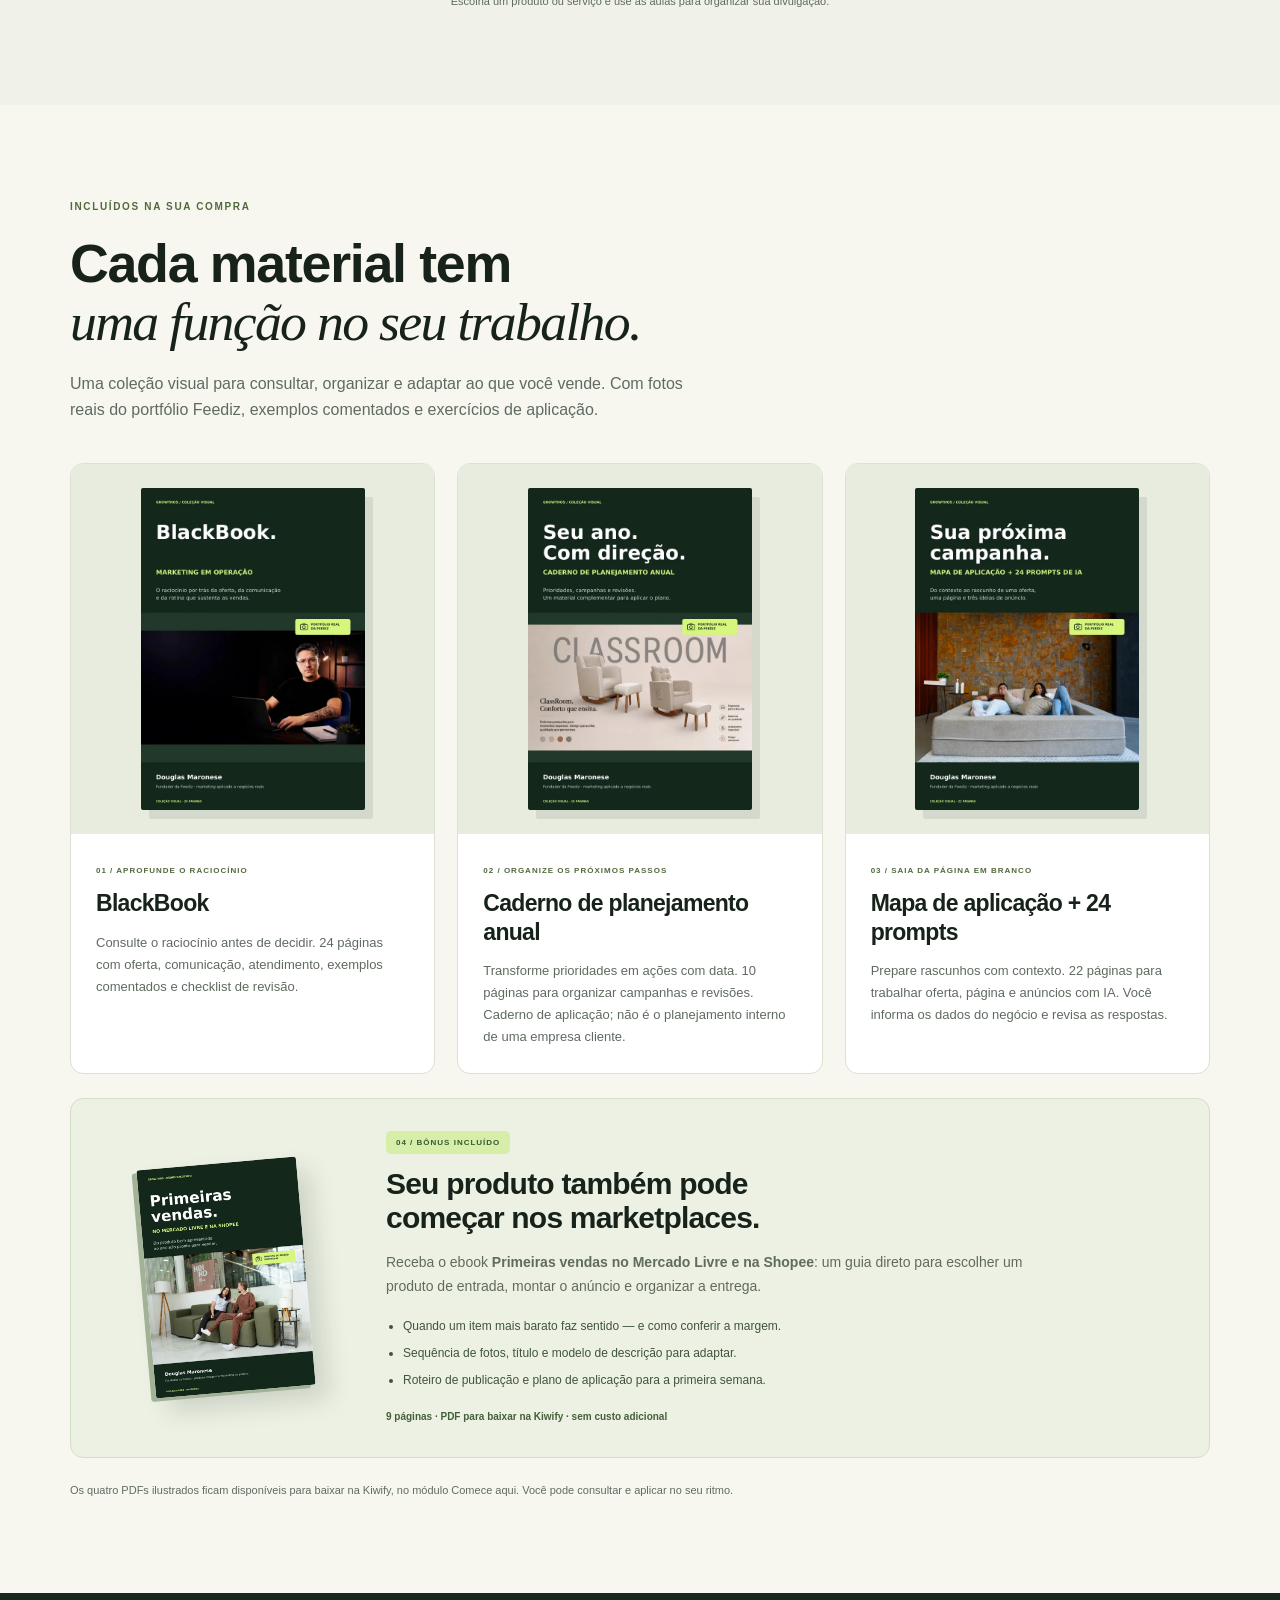
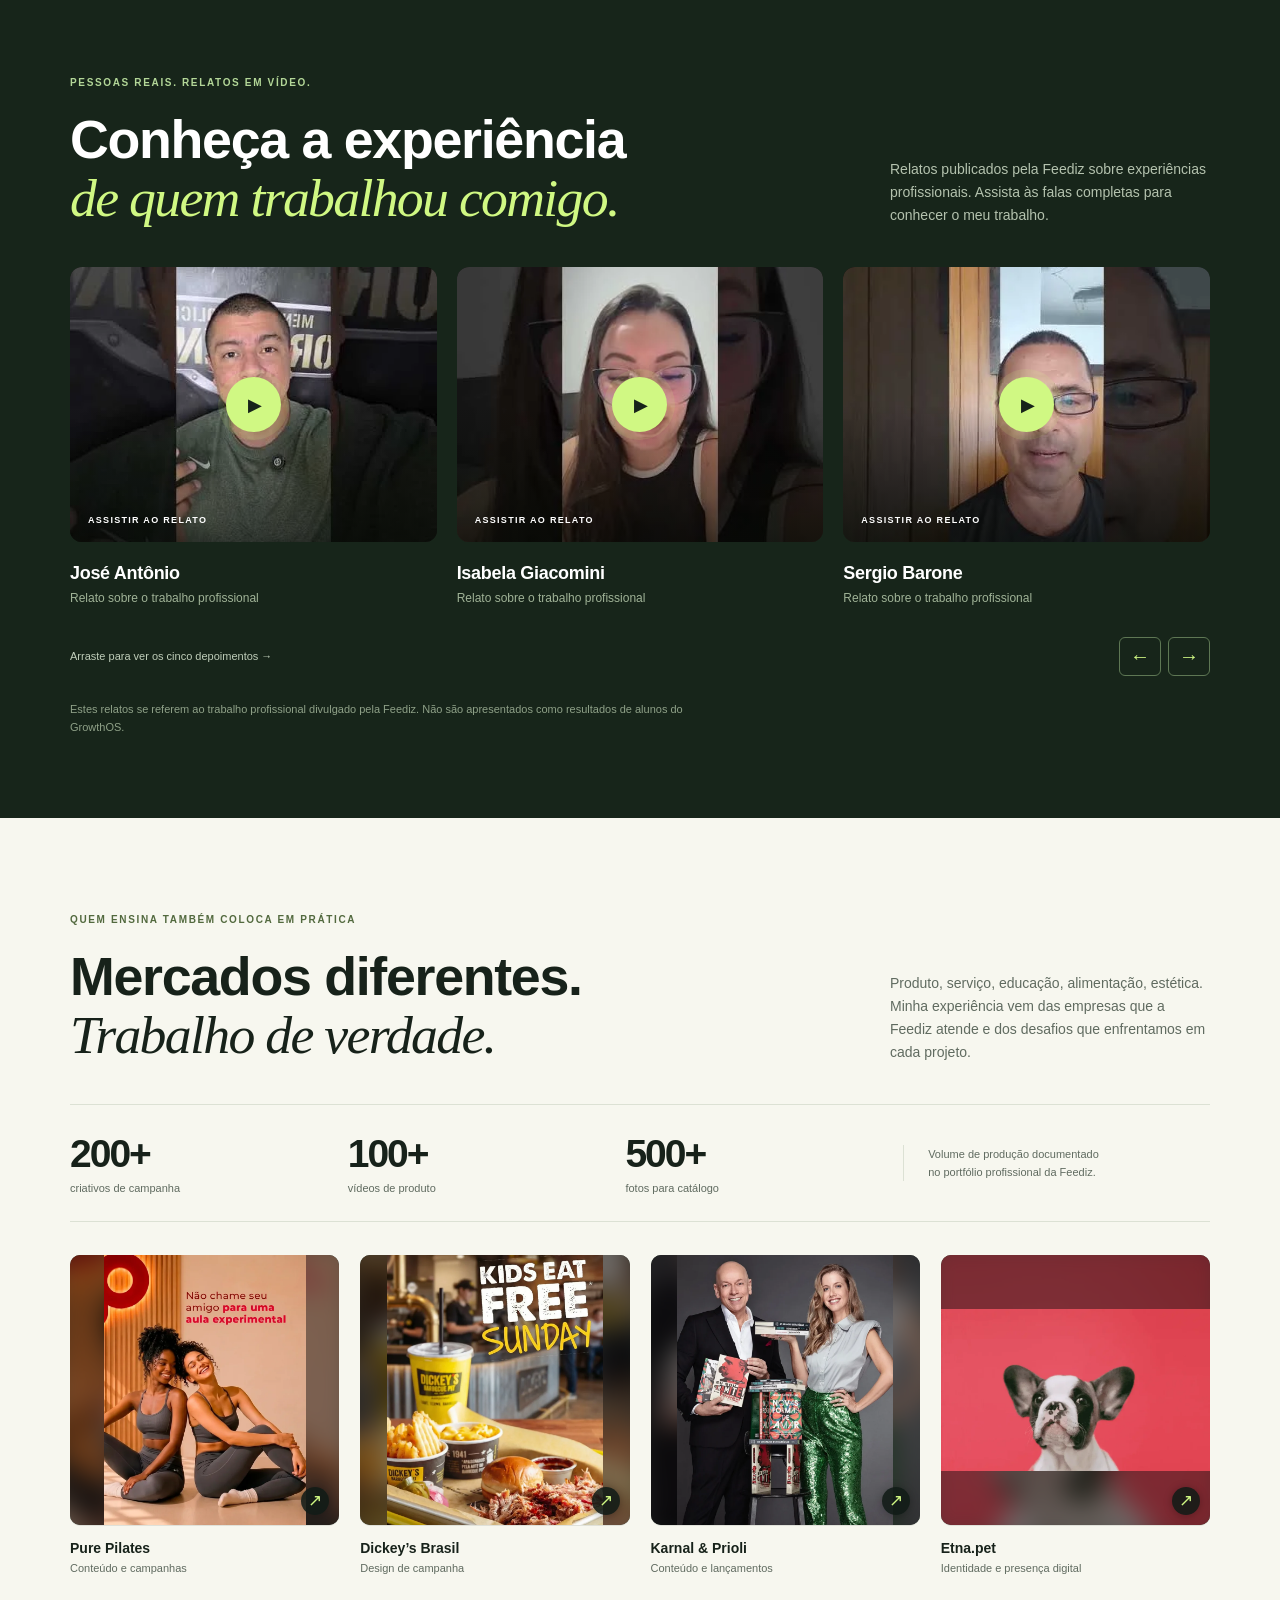
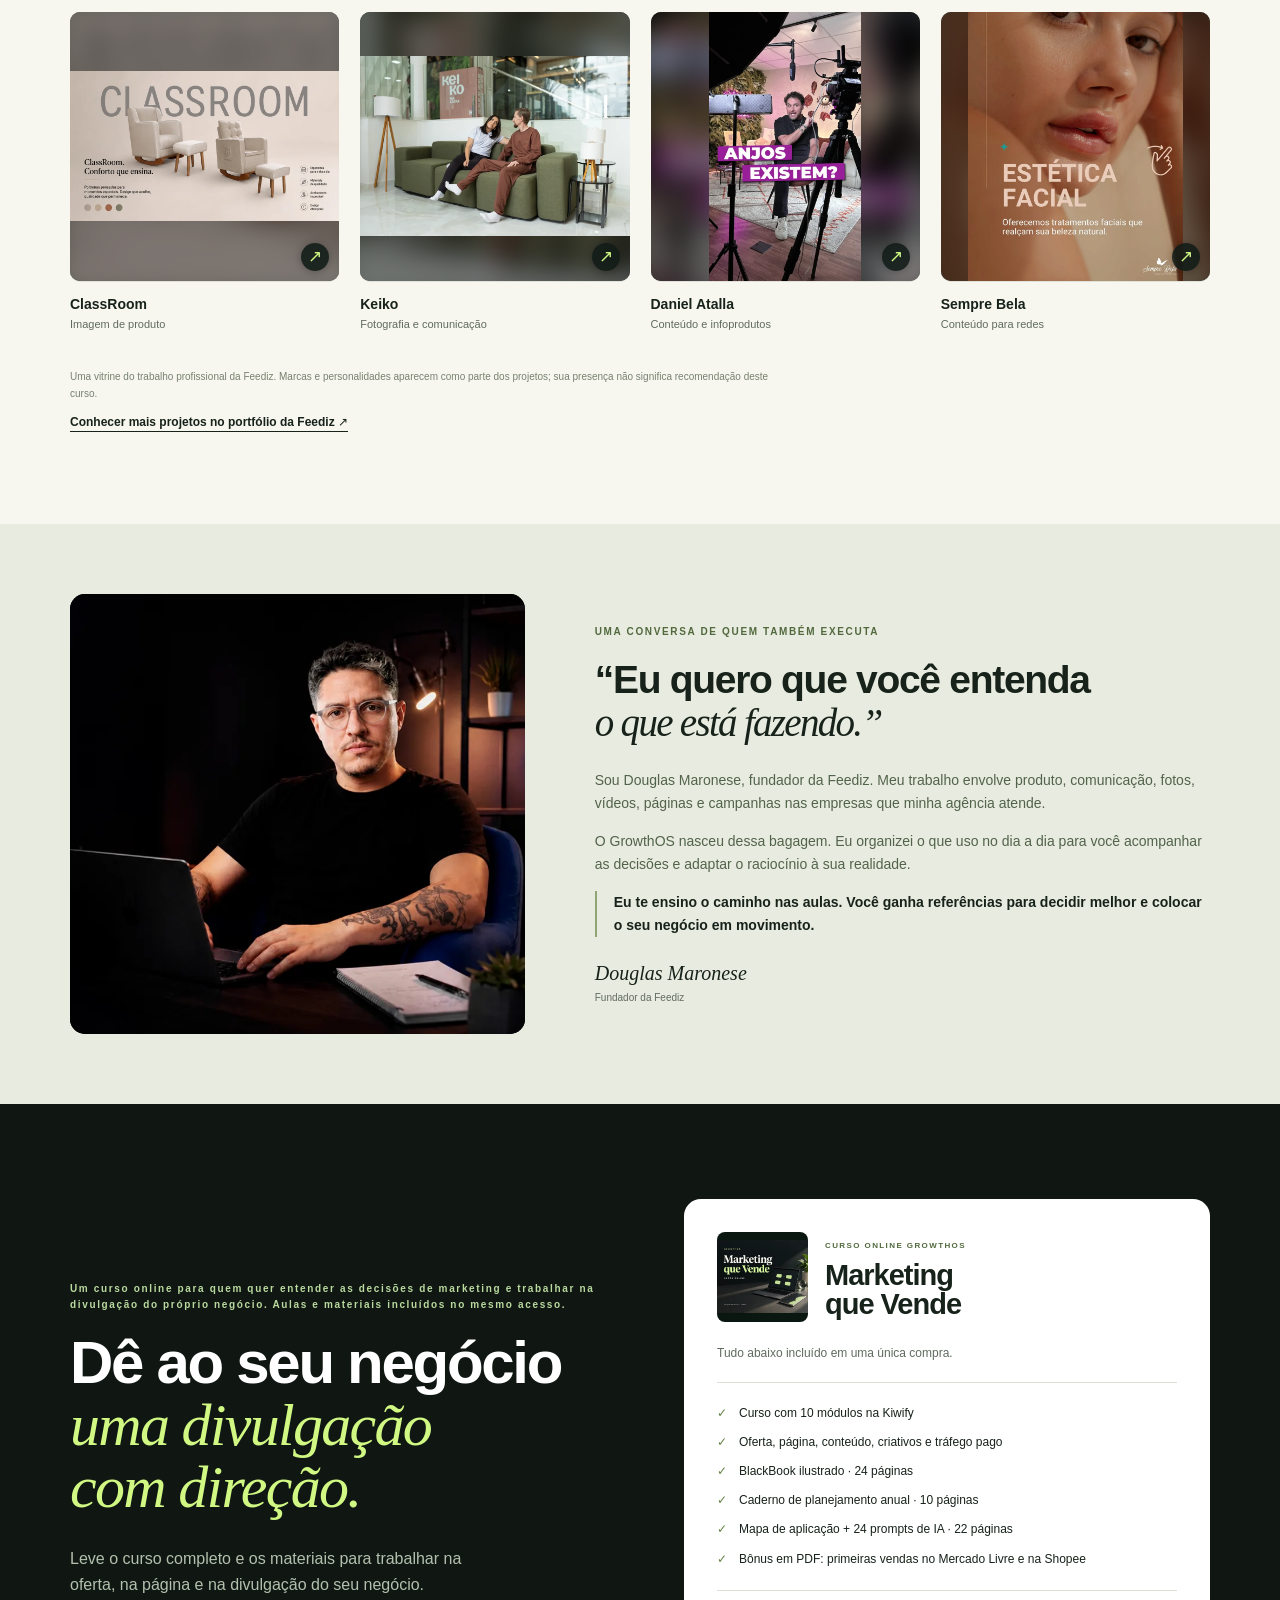
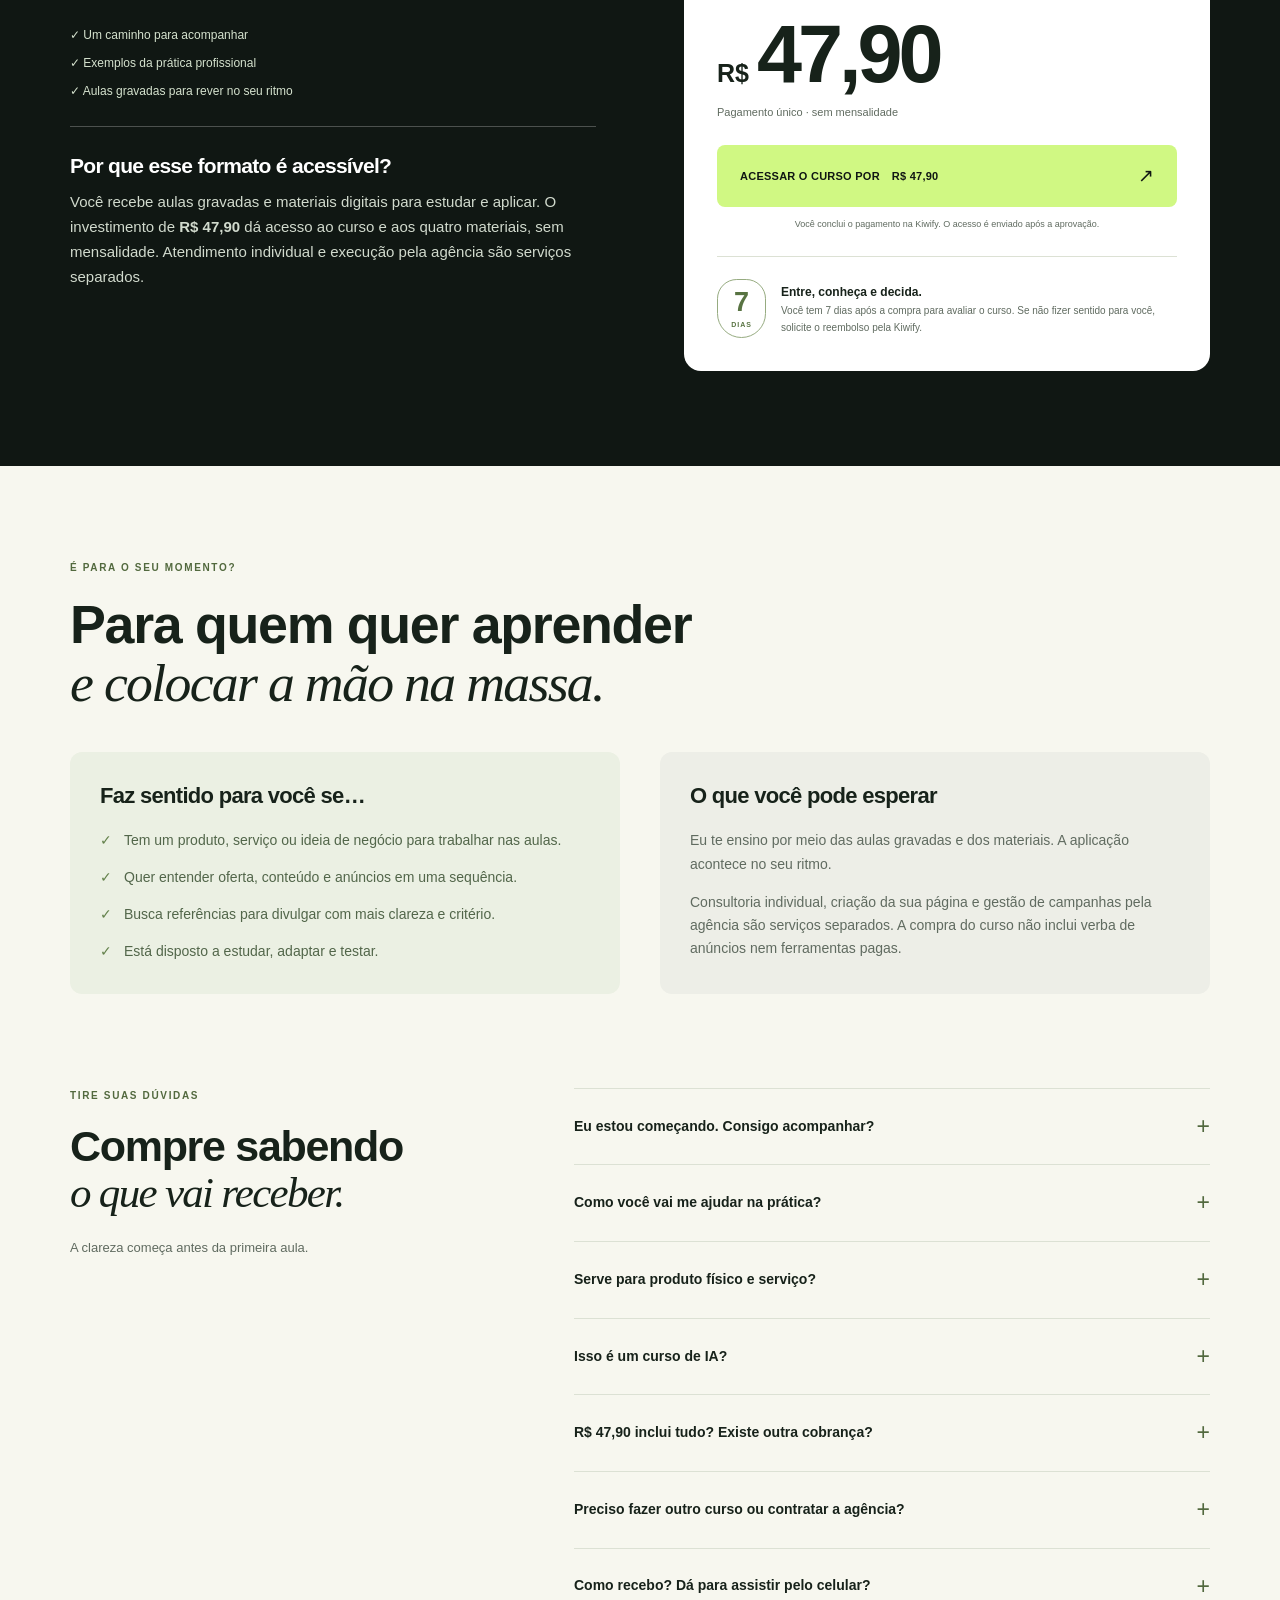
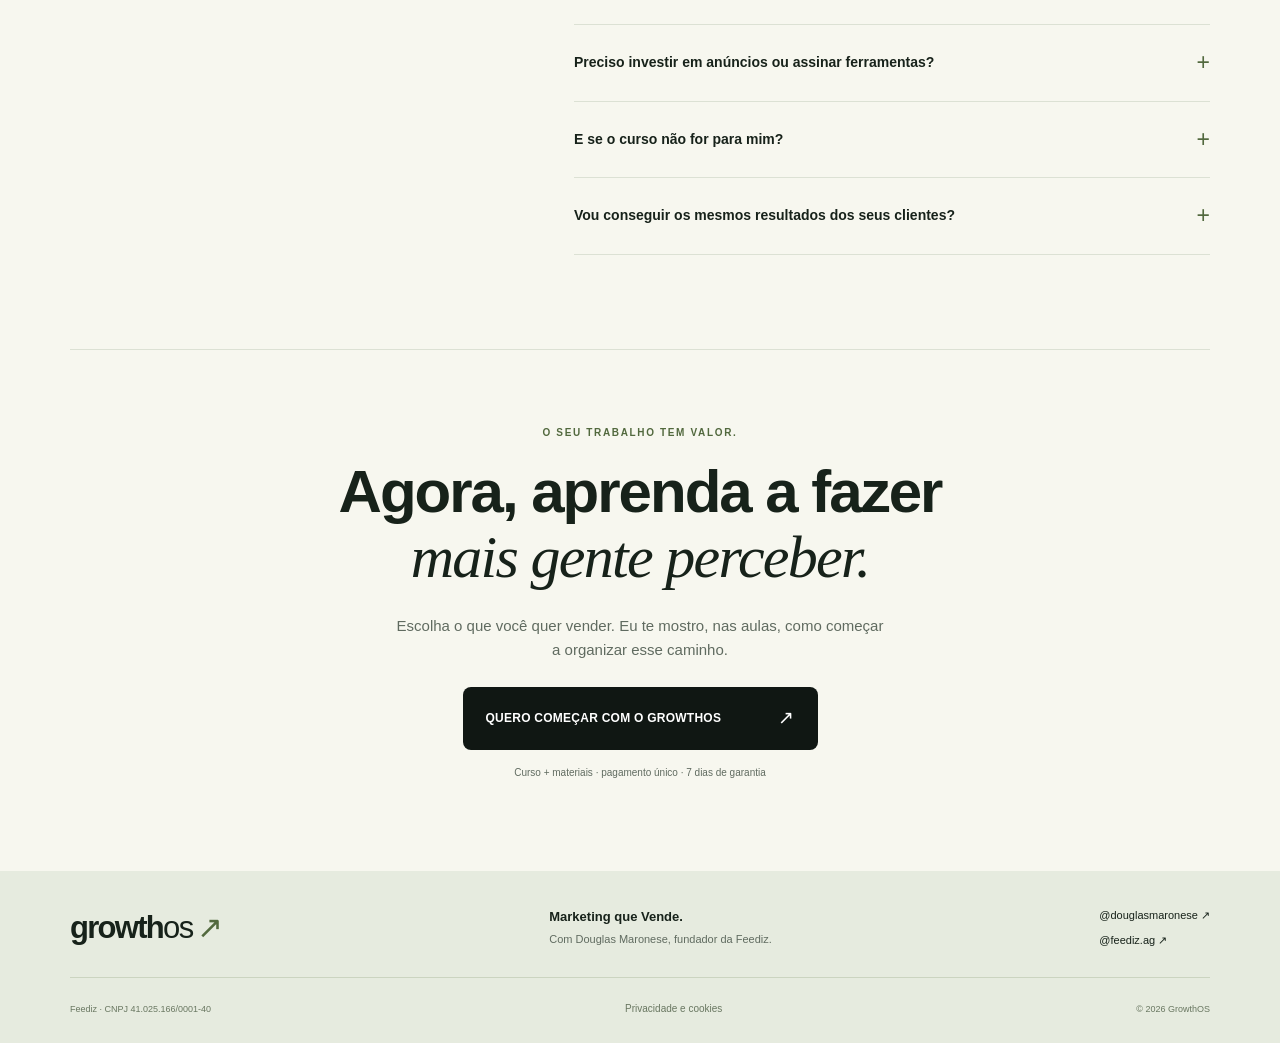
==== commit c0b78257: "Reestrutura oferta direta, demonstra materiais reais e preserva pixel ativo" ====
--- a/index.html
+++ b/index.html
@@ -1,81 +1,87 @@
-<!doctype html>
+<!DOCTYPE html>
+
 <html lang="pt-BR">
 <head>
-  <meta charset="utf-8">
-  <meta name="viewport" content="width=device-width,initial-scale=1,viewport-fit=cover">
-  <title>GrowthOS — Marketing que Vende | Douglas Maronese</title>
-  <meta name="description" content="Aprenda a divulgar seu negócio e vender pela internet. Curso de marketing com Douglas Maronese: oferta, página de vendas, criativos, tráfego pago e materiais com IA.">
-  <meta name="theme-color" content="#101713">
-  <meta property="og:type" content="website"><meta property="og:locale" content="pt_BR">
-  <meta property="og:title" content="Aprenda a divulgar seu negócio e vender pela internet.">
-  <meta property="og:description" content="GrowthOS: os métodos que aplico nas empresas atendidas pela Feediz, organizados em aulas e materiais para o seu negócio. Com Douglas Maronese.">
-  <meta property="og:image" content="https://www.douglasmaronese.com.br/assets/douglas.webp">
-  <meta property="og:url" content="https://www.douglasmaronese.com.br/">
-  <link rel="canonical" href="https://www.douglasmaronese.com.br/">
-  <meta name="facebook-domain-verification" content="lyiw5uu4h4sh9girc56siio1qasc12">
-  <link rel="icon" type="image/svg+xml" href="assets/mark.svg">
-  <link rel="stylesheet" href="style.css?v=20260914g">
-  <script src="config.js?v=20260914c" defer></script><script src="app.js?v=20260914f" defer></script>
+<meta charset="utf-8"/>
+<meta content="width=device-width,initial-scale=1,viewport-fit=cover" name="viewport"/>
+<title>GrowthOS — Marketing que Vende | Douglas Maronese</title>
+<meta content="Aprenda a montar sua oferta e divulgar seu negócio. GrowthOS com Douglas Maronese: 10 módulos, 4 materiais e amostras reais. R$ 47,90, pagamento único." name="description"/>
+<meta content="#101713" name="theme-color"/>
+<meta content="website" property="og:type"/><meta content="pt_BR" property="og:locale"/>
+<meta content="GrowthOS — aprenda a montar sua oferta e divulgar seu negócio" property="og:title"/>
+<meta content="Conheça os materiais por dentro. Curso com Douglas Maronese, fundador da Feediz. 10 módulos + 4 materiais por R$ 47,90, pagamento único." property="og:description"/>
+<meta content="https://www.douglasmaronese.com.br/assets/douglas.webp" property="og:image"/>
+<meta content="https://www.douglasmaronese.com.br/" property="og:url"/>
+<link href="https://www.douglasmaronese.com.br/" rel="canonical"/>
+<meta content="lyiw5uu4h4sh9girc56siio1qasc12" name="facebook-domain-verification"/>
+<link href="assets/mark.svg" rel="icon" type="image/svg+xml"/>
+<link href="style.css?v=20260915a" rel="stylesheet"/>
+<script defer="" src="config.js?v=20260915a"></script><script defer="" src="app.js?v=20260915a"></script>
 </head>
 <body>
 <a class="skip" href="#conteudo">Pular para o conteúdo</a>
-<div class="launch-bar" data-promo-available hidden><div class="wrap"><span><i></i> LANÇAMENTO GROWTHOS</span><button data-get-coupon>63% de desconto com cupom · até <span data-promo-date>21/09/2026</span> <b>↗</b></button></div></div>
+
 <main id="conteudo"><div class="hero-shell">
-<header class="header wrap"><a class="brand" href="#conteudo" aria-label="GrowthOS, início">growth<span>os</span><i>↗</i></a><nav aria-label="Principal"><a href="#aulas">O que você recebe</a><a href="#depoimentos">Depoimentos</a><a class="nav-cta" href="#oferta">QUERO COMEÇAR ↗</a></nav></header>
-<section class="hero wrap" aria-labelledby="hero-title">
-  <div id="hero-copy" class="hero-copy"><p class="eyebrow"><span class="dot"></span> CURSO DE MARKETING · COM DOUGLAS MARONESE</p><h1 id="hero-title">Aprenda a divulgar<br>seu negócio<br><em>e vender<br>pela internet.</em></h1><p class="hero-description">Eu te ensino a <strong>montar uma oferta clara, criar uma página de vendas e preparar conteúdo e anúncios</strong> para divulgar o seu produto ou serviço.</p><p class="hero-method">Para quem tem um produto, serviço ou ideia de negócio e quer aprender a divulgar. Com os métodos que uso nas empresas atendidas pela Feediz.</p><a class="button button-lime" href="#oferta">QUERO APRENDER A VENDER MELHOR <span aria-hidden="true">↗</span></a><p class="hero-price">10 módulos + 4 materiais por <strong class="price">R$ 47,90</strong> · pagamento único</p><button class="coupon-link" data-get-coupon data-promo-unapplied hidden>Quero pegar o cupom e pagar <span data-discount-price>R$ 17,72</span> ↗</button><div class="hero-trust"><span>✓ Aulas gravadas</span><span>✓ Acesso pela Kiwify</span><span>✓ 7 dias de garantia</span></div></div>
-  <div class="hero-visual"><figure class="teacher-poster"><img src="assets/douglas.webp" width="1500" height="756" fetchpriority="high" alt="Douglas Maronese, fundador da Feediz e professor do GrowthOS, em seu ambiente de trabalho"><figcaption><span>DA ROTINA DA AGÊNCIA PARA AS SUAS AULAS</span><strong>Douglas Maronese</strong><small>Fundador da Feediz · Professor do GrowthOS</small></figcaption><span class="poster-mark" aria-hidden="true">g↗</span></figure><a class="hero-testimonials" href="#depoimentos"><span class="avatar-stack"><img src="assets/depo-Z44EnyTnUDY.webp" alt="" width="480" height="360"><img src="assets/depo-0084bYulTM4.webp" alt="" width="480" height="360"><img src="assets/depo-vipSdIdimD4.webp" alt="" width="480" height="360"></span><span>Antes de decidir,<br><strong>ouça os depoimentos reais.</strong></span><b aria-hidden="true">↗</b></a></div>
+<header class="header wrap"><a aria-label="GrowthOS, início" class="brand" href="#conteudo">growth<span>os</span><i>↗</i></a><nav aria-label="Principal"><a href="#demonstracao">Veja por dentro</a><a href="#depoimentos">Depoimentos</a><a class="nav-cta" href="#oferta">QUERO COMEÇAR ↗</a></nav></header>
+<section aria-labelledby="hero-title" class="hero wrap">
+<div class="hero-copy" id="hero-copy"><p class="eyebrow"><span class="dot"></span> CURSO DE MARKETING · COM DOUGLAS MARONESE</p><h1 id="hero-title">Aprenda a montar<br/>sua oferta e<br/><em>divulgar seu negócio.</em></h1><p class="hero-description">Você conhece o valor do que faz. Agora, aprenda a explicar esse valor para quem ainda não conhece você. <strong>Um curso de marketing para organizar sua oferta, sua página e seus anúncios.</strong></p><p class="hero-method">Com Douglas Maronese, fundador da Feediz. Aulas gravadas, trabalhos reais da agência e materiais para aplicar no seu produto ou serviço.</p><a class="button button-lime" data-buy="" href="https://pay.kiwify.com.br/xQxZtk8">QUERO ACESSAR O CURSO <span aria-hidden="true">↗</span></a><p class="hero-price">10 módulos + 4 materiais por <strong class="price">R$ 47,90</strong> · pagamento único</p><a class="sample-link" href="#demonstracao">Veja uma amostra antes de decidir ↓</a><div class="hero-trust"><span>✓ Aulas gravadas</span><span>✓ Acesso pela Kiwify</span><span>✓ 7 dias de garantia</span></div></div>
+<div class="hero-visual"><figure class="teacher-poster"><img alt="Douglas Maronese, fundador da Feediz e professor do GrowthOS, em seu ambiente de trabalho" fetchpriority="high" height="756" src="assets/douglas.webp" width="1500"/><figcaption><span>DA ROTINA DA AGÊNCIA PARA AS SUAS AULAS</span><strong>Douglas Maronese</strong><small>Fundador da Feediz · Professor do GrowthOS</small></figcaption><span aria-hidden="true" class="poster-mark">g↗</span></figure><a class="hero-testimonials" href="#depoimentos"><span class="avatar-stack"><img alt="" height="360" src="assets/depo-Z44EnyTnUDY.webp" width="480"/><img alt="" height="360" src="assets/depo-0084bYulTM4.webp" width="480"/><img alt="" height="360" src="assets/depo-vipSdIdimD4.webp" width="480"/></span><span>Experiência profissional.<br/><strong>Relatos sobre meu trabalho.</strong></span><b aria-hidden="true">↗</b></a></div>
 </section>
 <div class="brand-strip"><div class="wrap"><p>EXPERIÊNCIA DA FEEDIZ EM PROJETOS PARA</p><div class="brand-names"><span>Pure Pilates</span><span>Printi</span><span>JOKR</span><span>Keiko</span><span>Karnal &amp; Prioli</span><span>Etna.pet</span></div></div></div>
 </div>
-<section class="section wrap pain-section" aria-labelledby="pain-title"><div class="section-heading"><p class="eyebrow">SE VOCÊ SE RECONHECE AQUI, CONTINUE</p><h2 id="pain-title">Você se dedica ao negócio.<br><em>Mas divulgar ainda pesa.</em></h2><p>É frustrante cuidar de cada detalhe do que você vende e, na hora de mostrar isso ao mundo, sentir que está sempre começando do zero.</p></div><div class="pain-grid"><article><span>01 / CONTEÚDO</span><h3>“Eu posto.<br>Mas quase ninguém chama.”</h3><p>Você precisa de argumentos que ajudem o cliente a entender por que comprar, além de ideias para preencher o feed.</p></article><article><span>02 / DIREÇÃO</span><h3>“Tem tanta dica.<br>Por onde eu começo?”</h3><p>Oferta, página, criativo, anúncio, IA… Sem uma sequência, fica difícil transformar informação em algo pronto.</p></article><article><span>03 / CONFIANÇA</span><h3>“Tenho medo de anunciar<br>e só gastar dinheiro.”</h3><p>Antes do investimento, faz diferença entender o que testar, para onde levar o clique e quais números acompanhar.</p></article></div><p class="pain-close">O próximo passo pode ser mais claro.<br><strong>É esse caminho que eu organizei no GrowthOS.</strong></p></section>
-<section class="method-section"><div class="wrap method-layout"><div><p class="eyebrow">O QUE É O GROWTHOS?</p><h2>O marketing do seu negócio.<br><em>Em uma ordem que faz sentido.</em></h2></div><div class="method-copy"><p><strong>Um curso online de marketing, com aulas gravadas e materiais de aplicação.</strong> Você aprende a apresentar o que vende, organizar uma página e preparar sua divulgação com conteúdo, anúncios e apoio de IA.</p><p>Eu reuni os métodos que utilizo nas empresas que a Feediz atende. Você acompanha meu raciocínio e trabalha no seu próprio produto ou serviço, no seu ritmo.</p><div class="method-facts"><span><strong>10</strong> módulos</span><span><strong>4</strong> materiais de apoio</span><span><strong>7</strong> dias de garantia</span></div></div></div></section>
-<section class="section curriculum-section" id="aulas" aria-labelledby="learning-title"><div class="wrap"><div class="section-heading row-heading"><div><p class="eyebrow">CONHEÇA O CURSO POR DENTRO</p><h2 id="learning-title">Você não precisa adivinhar<br><em>por onde começar.</em></h2></div><p>São <strong>10 módulos incluídos na mesma compra</strong>, do primeiro diagnóstico à divulgação. Veja o que você vai estudar e aplicar ao seu negócio.</p></div><div class="curriculum-path"><span>01 · Entenda o negócio</span><span>02 · Prepare a oferta</span><span>03 · Divulgue e teste</span></div><div class="course-modules"><article class="course-module"><img src="assets/modulo-comece-aqui.webp" width="482" height="640" alt="Capa: Comece aqui" loading="lazy"><div class="module-copy"><span class="module-number">MÓDULO 01</span><h3>Comece aqui</h3><p>Seu roteiro de estudo e os materiais para começar a aplicação.</p></div></article>
-<article class="course-module"><img src="assets/modulo-fundamentos.webp" width="482" height="640" alt="Capa: Fundamentos e trajetória" loading="lazy"><div class="module-copy"><span class="module-number">MÓDULO 02</span><h3>Fundamentos e trajetória</h3><p>Entenda o raciocínio por trás das decisões de marketing.</p></div></article>
-<article class="course-module"><img src="assets/oferta.webp" width="482" height="640" alt="Capa: Posicionamento e oferta" loading="lazy"><div class="module-copy"><span class="module-number">MÓDULO 03</span><h3>Posicionamento e oferta</h3><p>Defina para quem vende e por que o cliente deve escolher você.</p></div></article>
-<article class="course-module"><img src="assets/modulo-produto.webp" width="482" height="640" alt="Capa: Criação de produto digital" loading="lazy"><div class="module-copy"><span class="module-number">MÓDULO 04</span><h3>Criação de produto digital</h3><p>Organize seu conhecimento em uma proposta para vender.</p></div></article>
-<article class="course-module"><img src="assets/pagina.webp" width="482" height="640" alt="Capa: Página de vendas" loading="lazy"><div class="module-copy"><span class="module-number">MÓDULO 05</span><h3>Página de vendas</h3><p>Apresente sua oferta, responda às dúvidas e conduza à compra.</p></div></article>
-<article class="course-module"><img src="assets/modulo-conteudo.webp" width="482" height="640" alt="Capa: Conteúdo para redes sociais" loading="lazy"><div class="module-copy"><span class="module-number">MÓDULO 06</span><h3>Conteúdo para redes sociais</h3><p>Pense conteúdos que mostrem o valor do seu produto ou serviço.</p></div></article>
-<article class="course-module"><img src="assets/criativos.webp" width="482" height="640" alt="Capa: Criativos de anúncios" loading="lazy"><div class="module-copy"><span class="module-number">MÓDULO 07</span><h3>Criativos de anúncios</h3><p>Prepare argumentos, imagens e vídeos para seus testes.</p></div></article>
-<article class="course-module"><img src="assets/trafego.webp" width="482" height="640" alt="Capa: Tráfego pago" loading="lazy"><div class="module-copy"><span class="module-number">MÓDULO 08</span><h3>Tráfego pago</h3><p>Entenda como estruturar uma campanha e começar a anunciar.</p></div></article>
-<article class="course-module"><img src="assets/modulo-operacao.webp" width="482" height="640" alt="Capa: Operação e crescimento" loading="lazy"><div class="module-copy"><span class="module-number">MÓDULO 09</span><h3>Operação e crescimento</h3><p>Organize a execução e os próximos passos do negócio.</p></div></article>
-<article class="course-module"><img src="assets/modulo-consistencia.webp" width="482" height="640" alt="Capa: Execução e consistência" loading="lazy"><div class="module-copy"><span class="module-number">MÓDULO 10</span><h3>Execução e consistência</h3><p>Trabalhe clareza, decisões e uma rotina para seguir aplicando.</p></div></article></div><div class="curriculum-included"><span class="included-mark" aria-hidden="true">✓</span><p><strong>Todos os módulos + os 4 materiais de apoio estão incluídos.</strong><br>Aulas gravadas para estudar no seu ritmo. BlackBook, caderno anual, mapa com 24 prompts de IA e ebook de marketplaces para baixar na Kiwify.</p><a href="#materiais">Ver os materiais ↗</a></div><div class="section-cta"><a class="button button-dark" href="#oferta">QUERO ACESSAR O CURSO COMPLETO <span>↗</span></a><p>Escolha um produto ou serviço e use as aulas para organizar sua divulgação.</p></div></div></section>
-<section class="testimonials-section" id="depoimentos" aria-labelledby="testimonials-title"><div class="wrap"><div class="section-heading row-heading"><div><p class="eyebrow">PESSOAS REAIS. RELATOS EM VÍDEO.</p><h2 id="testimonials-title">Antes de confiar em mim,<br><em>escute outras vozes.</em></h2></div><p>Assista aos depoimentos completos e forme sua própria opinião sobre as experiências compartilhadas.</p></div><div class="testimonial-rail" aria-label="Depoimentos em vídeo"><article class="testimonial-card"><a class="video-button" href="https://www.youtube.com/watch?v=Z44EnyTnUDY" data-video="Z44EnyTnUDY" data-video-name="José Antônio" aria-label="Assistir ao depoimento de José Antônio"><img src="assets/depo-Z44EnyTnUDY.webp" width="480" height="360" alt="José Antônio no vídeo de seu depoimento" loading="lazy"><span class="play" aria-hidden="true">▶</span><span class="video-label">ASSISTIR AO RELATO</span></a><h3>José Antônio</h3><p>Depoimento em vídeo</p></article>
-<article class="testimonial-card"><a class="video-button" href="https://www.youtube.com/watch?v=0084bYulTM4" data-video="0084bYulTM4" data-video-name="Isabela Giacomini" aria-label="Assistir ao depoimento de Isabela Giacomini"><img src="assets/depo-0084bYulTM4.webp" width="480" height="360" alt="Isabela Giacomini no vídeo de seu depoimento" loading="lazy"><span class="play" aria-hidden="true">▶</span><span class="video-label">ASSISTIR AO RELATO</span></a><h3>Isabela Giacomini</h3><p>Depoimento em vídeo</p></article>
-<article class="testimonial-card"><a class="video-button" href="https://www.youtube.com/watch?v=vipSdIdimD4" data-video="vipSdIdimD4" data-video-name="Sergio Barone" aria-label="Assistir ao depoimento de Sergio Barone"><img src="assets/depo-vipSdIdimD4.webp" width="480" height="360" alt="Sergio Barone no vídeo de seu depoimento" loading="lazy"><span class="play" aria-hidden="true">▶</span><span class="video-label">ASSISTIR AO RELATO</span></a><h3>Sergio Barone</h3><p>Depoimento em vídeo</p></article>
-<article class="testimonial-card"><a class="video-button" href="https://www.youtube.com/watch?v=1gv34vINJhg" data-video="1gv34vINJhg" data-video-name="Lucas Mancini" aria-label="Assistir ao depoimento de Lucas Mancini"><img src="assets/depo-1gv34vINJhg.webp" width="480" height="360" alt="Lucas Mancini no vídeo de seu depoimento" loading="lazy"><span class="play" aria-hidden="true">▶</span><span class="video-label">ASSISTIR AO RELATO</span></a><h3>Lucas Mancini</h3><p>Depoimento em vídeo</p></article>
-<article class="testimonial-card"><a class="video-button" href="https://www.youtube.com/watch?v=Yi520kPzUoQ" data-video="Yi520kPzUoQ" data-video-name="Isabela Oliveira" aria-label="Assistir ao depoimento de Isabela Oliveira"><img src="assets/depo-Yi520kPzUoQ.webp" width="480" height="360" alt="Isabela Oliveira no vídeo de seu depoimento" loading="lazy"><span class="play" aria-hidden="true">▶</span><span class="video-label">ASSISTIR AO RELATO</span></a><h3>Isabela Oliveira</h3><p>Depoimento em vídeo</p></article></div><div class="rail-footer"><p>Arraste para ver os cinco depoimentos →</p><div><button data-scroll-rail="-1" aria-label="Depoimentos anteriores">←</button><button data-scroll-rail="1" aria-label="Próximos depoimentos">→</button></div></div><p class="fine-print">Relatos individuais publicados no canal Feediz Marketing. As experiências variam conforme o contexto e a execução de cada pessoa.</p></div></section>
-<section class="section wrap portfolio-section" id="experiencia" aria-labelledby="portfolio-title"><div class="section-heading row-heading"><div><p class="eyebrow">QUEM ENSINA TAMBÉM COLOCA EM PRÁTICA</p><h2 id="portfolio-title">Mercados diferentes.<br><em>Trabalho de verdade.</em></h2></div><p>Produto, serviço, educação, alimentação, estética. Minha experiência vem das empresas que a Feediz atende e dos desafios que enfrentamos em cada projeto.</p></div><div class="production-metrics"><div><strong>200+</strong><span>criativos de campanha</span></div><div><strong>100+</strong><span>vídeos de produto</span></div><div><strong>500+</strong><span>fotos para catálogo</span></div><p>Volume de produção documentado<br>no portfólio profissional da Feediz.</p></div><div class="portfolio-grid"><figure class="portfolio-card"><button class="portfolio-image" style="--case-image:url('assets/case-pure.webp')" data-image="assets/case-pure.webp" data-caption="Campanha de aula experimental para Pure Pilates" aria-label="Ampliar trabalho: Pure Pilates"><img src="assets/case-pure.webp" alt="Campanha de aula experimental para Pure Pilates" width="750" height="1000" loading="lazy"><span aria-hidden="true">↗</span></button><figcaption><strong>Pure Pilates</strong><span>Conteúdo e campanhas</span></figcaption></figure>
-<figure class="portfolio-card"><button class="portfolio-image" style="--case-image:url('assets/case-dickeys.webp')" data-image="assets/case-dickeys.webp" data-caption="Criativo de campanha para Dickey’s Brasil" aria-label="Ampliar trabalho: Dickey’s Brasil"><img src="assets/case-dickeys.webp" alt="Criativo de campanha para Dickey’s Brasil" width="800" height="1000" loading="lazy"><span aria-hidden="true">↗</span></button><figcaption><strong>Dickey’s Brasil</strong><span>Design de campanha</span></figcaption></figure>
-<figure class="portfolio-card"><button class="portfolio-image" style="--case-image:url('assets/case-clube.webp')" data-image="assets/case-clube.webp" data-caption="Peça do Clube do Livro com Leandro Karnal e Gabriela Prioli" aria-label="Ampliar trabalho: Karnal &amp; Prioli"><img src="assets/case-clube.webp" alt="Peça do Clube do Livro com Leandro Karnal e Gabriela Prioli" width="800" height="1000" loading="lazy"><span aria-hidden="true">↗</span></button><figcaption><strong>Karnal & Prioli</strong><span>Conteúdo e lançamentos</span></figcaption></figure>
-<figure class="portfolio-card"><button class="portfolio-image" style="--case-image:url('assets/case-etna.webp')" data-image="assets/case-etna.webp" data-caption="Imagem do projeto de identidade e presença digital da Etna.pet" aria-label="Ampliar trabalho: Etna.pet"><img src="assets/case-etna.webp" alt="Imagem do projeto de identidade e presença digital da Etna.pet" width="1000" height="604" loading="lazy"><span aria-hidden="true">↗</span></button><figcaption><strong>Etna.pet</strong><span>Identidade e presença digital</span></figcaption></figure>
-<figure class="portfolio-card"><button class="portfolio-image" style="--case-image:url('assets/case-classroom.webp')" data-image="assets/case-classroom.webp" data-caption="Produtos ClassRoom apresentados em uma peça do portfólio Feediz" aria-label="Ampliar trabalho: ClassRoom"><img src="assets/case-classroom.webp" alt="Produtos ClassRoom apresentados em uma peça do portfólio Feediz" width="1000" height="558" loading="lazy"><span aria-hidden="true">↗</span></button><figcaption><strong>ClassRoom</strong><span>Imagem de produto</span></figcaption></figure>
-<figure class="portfolio-card"><button class="portfolio-image" style="--case-image:url('assets/case-keiko.webp')" data-image="assets/case-keiko.webp" data-caption="Produção fotográfica da Feediz para Keiko com modelos no sofá" aria-label="Ampliar trabalho: Keiko"><img src="assets/case-keiko.webp" alt="Produção fotográfica da Feediz para Keiko com modelos no sofá" width="1000" height="667" loading="lazy"><span aria-hidden="true">↗</span></button><figcaption><strong>Keiko</strong><span>Fotografia e comunicação</span></figcaption></figure>
-<figure class="portfolio-card"><button class="portfolio-image" style="--case-image:url('assets/case-atalla.webp')" data-image="assets/case-atalla.webp" data-caption="Peça de conteúdo para Daniel Atalla" aria-label="Ampliar trabalho: Daniel Atalla"><img src="assets/case-atalla.webp" alt="Peça de conteúdo para Daniel Atalla" width="562" height="1000" loading="lazy"><span aria-hidden="true">↗</span></button><figcaption><strong>Daniel Atalla</strong><span>Conteúdo e infoprodutos</span></figcaption></figure>
-<figure class="portfolio-card"><button class="portfolio-image" style="--case-image:url('assets/case-bela.webp')" data-image="assets/case-bela.webp" data-caption="Peça de comunicação de estética para Sempre Bela" aria-label="Ampliar trabalho: Sempre Bela"><img src="assets/case-bela.webp" alt="Peça de comunicação de estética para Sempre Bela" width="800" height="1000" loading="lazy"><span aria-hidden="true">↗</span></button><figcaption><strong>Sempre Bela</strong><span>Conteúdo para redes</span></figcaption></figure></div><p class="portfolio-context">Uma vitrine do trabalho profissional da Feediz. Marcas e personalidades aparecem como parte dos projetos; sua presença não significa recomendação deste curso.</p><a class="text-link" href="https://www.feediz.com.br/cases/" target="_blank" rel="noopener noreferrer">Conhecer mais projetos no portfólio da Feediz ↗</a></section>
-<section class="founder-section"><div class="wrap founder-layout"><div class="founder-photo"><img src="assets/douglas.webp" width="1500" height="756" alt="Douglas Maronese, fundador da Feediz" loading="lazy"></div><div><p class="eyebrow">UMA CONVERSA DE QUEM TAMBÉM EXECUTA</p><h2>“Eu quero que você entenda<br><em>o que está fazendo.”</em></h2><p>Sou Douglas Maronese, fundador da Feediz. Meu trabalho envolve produto, comunicação, fotos, vídeos, páginas e campanhas nas empresas que minha agência atende.</p><p>O GrowthOS nasceu dessa bagagem. Eu organizei o que uso no dia a dia para você acompanhar as decisões e adaptar o raciocínio à sua realidade.</p><p class="founder-emphasis">Eu te ensino o caminho nas aulas. Você ganha referências para decidir melhor e colocar o seu negócio em movimento.</p><span class="signature">Douglas Maronese <small>Fundador da Feediz</small></span></div></div></section>
-<section class="section wrap" id="materiais" aria-labelledby="materials-title"><div class="section-heading"><p class="eyebrow">INCLUÍDOS NA SUA COMPRA</p><h2 id="materials-title">Terminou a aula?<br><em>Você tem por onde continuar.</em></h2><p>Uma coleção visual para consultar, organizar e adaptar ao que você vende. Com fotos reais do portfólio Feediz, exemplos comentados e exercícios de aplicação.</p></div><div class="materials-grid"><article class="material-card"><div class="material-cover"><img src="assets/material-blackbook.webp?v=20260914e" width="600" height="860" alt="Capa do material BlackBook" loading="lazy"></div><div class="material-copy"><span>01 / APROFUNDE O RACIOCÍNIO</span><h3>BlackBook</h3><p>24 páginas ilustradas para entender oferta, comunicação, atendimento e operação. Fotos comentadas, scripts e um checklist de 27 pontos.</p></div></article><article class="material-card"><div class="material-cover"><img src="assets/material-planejamento.webp?v=20260914e" width="600" height="860" alt="Capa do material Planejamento estratégico anual" loading="lazy"></div><div class="material-copy"><span>02 / ORGANIZE OS PRÓXIMOS PASSOS</span><h3>Caderno de planejamento anual</h3><p>10 páginas ilustradas para transformar prioridades em um calendário de ações, campanhas e revisões. Um roteiro de aplicação para organizar o seu ano.</p></div></article><article class="material-card"><div class="material-cover"><img src="assets/material-mapa.webp?v=20260914e" width="600" height="860" alt="Capa do material Mapa de aplicação + 24 prompts" loading="lazy"></div><div class="material-copy"><span>03 / SAIA DA PÁGINA EM BRANCO</span><h3>Mapa de aplicação + 24 prompts</h3><p>22 páginas com os 24 comandos completos, exemplos comentados e um mapa para preparar oferta, página e anúncios com apoio de IA.</p></div></article></div><article class="marketplace-bonus" id="bonus-marketplaces"><div class="bonus-cover"><img src="assets/bonus-marketplaces.webp?v=20260914d" width="600" height="860" alt="Capa do ebook Primeiras vendas no Mercado Livre e na Shopee, por Douglas Maronese" loading="lazy"></div><div class="bonus-copy"><span class="tag">04 / BÔNUS INCLUÍDO</span><h3>Seu produto também pode<br> começar nos marketplaces.</h3><p>Receba o ebook <strong>Primeiras vendas no Mercado Livre e na Shopee</strong>: um guia direto para escolher um produto de entrada, montar o anúncio e organizar a entrega.</p><ul><li>Quando um item mais barato faz sentido — e como conferir a margem.</li><li>Sequência de fotos, título e modelo de descrição para adaptar.</li><li>Roteiro de publicação e plano de aplicação para a primeira semana.</li></ul><p class="bonus-format">9 páginas · PDF para baixar na Kiwify · sem custo adicional</p></div></article><p class="materials-note">Os quatro PDFs ilustrados ficam disponíveis para baixar na Kiwify, no módulo Comece aqui. Você pode consultar e aplicar no seu ritmo.</p></section>
-<section class="offer-section" id="oferta" aria-labelledby="offer-title"><div class="wrap offer-layout"><div class="offer-heading"><p class="eyebrow">DÊ DIREÇÃO AO SEU PRÓXIMO PASSO</p><h2 id="offer-title">Você já tem algo<br>bom para vender.<br><em>Aprenda a mostrar isso.</em></h2><p>Leve o curso completo e os materiais para trabalhar na oferta, na página e na divulgação do seu negócio.</p><div class="offer-checks"><span>✓ Um caminho para acompanhar</span><span>✓ Exemplos da prática profissional</span><span>✓ Aulas gravadas para rever no seu ritmo</span></div><div class="launch-note" data-promo-available hidden><span class="tag">CONDIÇÃO DE LANÇAMENTO</span><h3>Seu cupom vale até <span data-promo-date>21/09/2026</span>.</h3><p>Com FEEDIZ, o curso sai de R$ 47,90 por <strong data-discount-price>R$ 17,72</strong>. Depois do prazo, volta ao preço normal.</p><p class="deadline" data-countdown aria-live="off"></p></div></div><div class="offer-card" id="offer-card"><div class="offer-card-top"><img src="assets/curso-capa.webp" width="640" height="512" alt="Capa do curso GrowthOS — Marketing que Vende" loading="lazy"><div><span>CURSO ONLINE GROWTHOS</span><h3>Marketing<br>que Vende</h3></div></div><p class="offer-sub">Tudo abaixo incluído em uma única compra.</p><ul class="included"><li>Curso com 10 módulos na Kiwify</li><li>Oferta, página, conteúdo, criativos e tráfego pago</li><li>BlackBook ilustrado · 24 páginas</li><li>Caderno de planejamento anual · 10 páginas</li><li>Mapa de aplicação + 24 prompts de IA · 22 páginas</li><li>Bônus em PDF: primeiras vendas no Mercado Livre e na Shopee</li></ul><p class="previous-price" data-promo-applied hidden>De <del data-regular-price>R$ 47,90</del> por</p><div class="offer-price"><span>R$</span><strong data-price-number>47,90</strong></div><p class="payment-note">Pagamento único · sem mensalidade</p><p class="promo-caption" data-promo-applied hidden>✓ FEEDIZ aplicado · 63% de desconto</p><button class="button button-lime" data-buy>QUERO COMEÇAR POR <span class="price">R$ 47,90</span> <span aria-hidden="true">↗</span></button><p class="checkout-micro">Pagamento seguro pela Kiwify · Pix, cartão ou boleto</p><button class="coupon-discovery" data-get-coupon data-promo-unapplied hidden><span>Quer a condição de lançamento?</span><strong>Pegue o cupom e pague <span data-discount-price>R$ 17,72</span> ↗</strong></button><form id="coupon-form" class="coupon-form" hidden><label for="coupon-code">Já tem o código? Aplique aqui:</label><div class="coupon-controls"><input id="coupon-code" name="coupon" autocomplete="off" autocapitalize="characters" spellcheck="false" maxlength="30" placeholder="Digite seu cupom" aria-describedby="coupon-message"><button type="submit">Aplicar</button></div><p id="coupon-message" role="status" aria-live="polite"></p><button id="coupon-remove" type="button" hidden>Remover cupom</button></form><div class="guarantee"><div>7<small>DIAS</small></div><p><strong>Entre, conheça e decida.</strong><br>Você tem 7 dias após a compra para avaliar o curso. Se não fizer sentido para você, solicite o reembolso pela Kiwify.</p></div></div></div></section>
-<section class="section wrap fit-section"><div class="section-heading"><p class="eyebrow">É PARA O SEU MOMENTO?</p><h2>Para quem quer aprender<br><em>e colocar a mão na massa.</em></h2></div><div class="fit-grid"><article><h3>Faz sentido para você se…</h3><ul><li>Tem um produto, serviço ou ideia de negócio para trabalhar nas aulas.</li><li>Quer entender oferta, conteúdo e anúncios em uma sequência.</li><li>Busca referências para divulgar com mais clareza e critério.</li><li>Está disposto a estudar, adaptar e testar.</li></ul></article><article><h3>O que você pode esperar</h3><p>Eu te ensino por meio das aulas gravadas e dos materiais. A aplicação acontece no seu ritmo.</p><p>Consultoria individual, criação da sua página e gestão de campanhas pela agência são serviços separados. A compra do curso não inclui verba de anúncios nem ferramentas pagas.</p></article></div></section>
-<section class="section faq-shell"><div class="wrap faq-layout"><div><p class="eyebrow">TIRE SUAS DÚVIDAS</p><h2>Compre sabendo<br><em>o que vai receber.</em></h2><p>A clareza começa antes da primeira aula.</p></div><div class="faq-list">
+<section aria-labelledby="pain-title" class="section wrap pain-section"><div class="section-heading"><p class="eyebrow">SE VOCÊ SE RECONHECE AQUI, CONTINUE</p><h2 id="pain-title">Você se dedica ao negócio.<br/><em>Mas divulgar ainda pesa.</em></h2><p>É frustrante cuidar de cada detalhe do que você vende e, na hora de mostrar isso ao mundo, sentir que está sempre começando do zero.</p></div><div class="pain-grid"><article><span>01 / CONTEÚDO</span><h3>“Eu posto.<br/>Mas quase ninguém chama.”</h3><p>Você precisa de argumentos que ajudem o cliente a entender por que comprar, além de ideias para preencher o feed.</p></article><article><span>02 / DIREÇÃO</span><h3>“Tem tanta dica.<br/>Por onde eu começo?”</h3><p>Oferta, página, criativo, anúncio, IA… Sem uma sequência, fica difícil transformar informação em algo pronto.</p></article><article><span>03 / CONFIANÇA</span><h3>“Tenho medo de anunciar<br/>e só gastar dinheiro.”</h3><p>Antes do investimento, faz diferença entender o que testar, para onde levar o clique e quais números acompanhar.</p></article></div><p class="pain-close">O próximo passo pode ser mais claro.<br/><strong>É esse caminho que eu organizei no GrowthOS.</strong></p></section>
+<section aria-labelledby="demo-title" class="section demo-section" id="demonstracao"><div class="wrap">
+<div class="section-heading row-heading"><div><p class="eyebrow">ABRA O MATERIAL. ENTENDA O RACIOCÍNIO.</p><h2 id="demo-title">Antes de comprar,<br/><em>veja como você vai aplicar.</em></h2></div><p>Estas são páginas dos materiais incluídos no curso. Leia um exemplo comentado e experimente um dos prompts. Sem cadastro.</p></div>
+<div class="demo-grid"><article class="demo-feature"><button aria-label="Ampliar página real do BlackBook" class="sample-page" data-caption="Página 5 do BlackBook: leitura de uma peça real do portfólio Feediz para Pure Pilates." data-image="assets/amostra-blackbook.png"><img alt="Página 5 do BlackBook com peça Pure Pilates e análise de uma oferta de entrada" height="1075" loading="lazy" src="assets/amostra-blackbook.png" width="750"/><span>ABRIR PÁGINA REAL ↗</span></button><div><p class="eyebrow">DO TRABALHO REAL PARA O APRENDIZADO</p><h3>O que faz uma oferta ser fácil de entender?</h3><p>Na peça da Pure Pilates, o convite é específico: uma aula experimental. O BlackBook comenta a proposta, o próximo passo e a importância de entregar valor já na primeira experiência.</p><p><strong>Para aplicar:</strong> escolha uma primeira entrega útil do seu negócio, explique o que está incluído e deixe claro como a pessoa pode comprar ou agendar.</p><details><summary>Ler o trecho do material</summary><p>“A experiência inicial deve ter valor próprio. Não dependa de uma segunda compra para cumprir o que foi prometido.”</p><p>BlackBook, página 5 de 24. A peça demonstra uma escolha de comunicação; não apresenta uma taxa de conversão ou promessa de vendas.</p></details></div></article>
+<article class="demo-planning"><div><p class="eyebrow">DA IDEIA PARA O CALENDÁRIO</p><h3>Quando essa ação vai acontecer?</h3><p>Depois de definir sua oferta, use o caderno anual para organizar campanhas e o que precisa estar pronto antes de divulgar.</p><p><strong>Exemplo de preenchimento, ilustrativo:</strong> campanha de apresentação do serviço → preparar fotos e condições → revisar a página → divulgar → conferir os resultados.</p></div><button aria-label="Ampliar página real do caderno anual" class="sample-page" data-caption="Página 5 do caderno de planejamento anual incluído no curso." data-image="assets/amostra-planejamento.png"><img alt="Página do caderno anual com calendário de campanhas e datas de preparação" height="1075" loading="lazy" src="assets/amostra-planejamento.png" width="750"/><span>VER O CADERNO POR DENTRO ↗</span></button></article></div>
+<div class="prompt-lab"><div><p class="eyebrow">EXPERIMENTE 1 DOS 24 PROMPTS INCLUÍDOS</p><h3>Sua oferta começa com três respostas.</h3><p>Preencha o contexto para montar um comando que você pode usar na sua ferramenta de IA. É uma amostra do mapa de aplicação.</p><p class="fine-print">O formulário só monta o texto no seu navegador. Não envia suas respostas nem gera uma oferta automaticamente.</p></div><form id="sample-form"><label for="sample-product">O que você vende?</label><input id="sample-product" maxlength="180" placeholder="Ex.: fotografia de produtos para lojas" required=""/><label for="sample-audience">Para quem e em qual situação?</label><input id="sample-audience" maxlength="180" placeholder="Ex.: lojistas que precisam renovar o catálogo" required=""/><label for="sample-delivery">Qual entrega você consegue cumprir?</label><input id="sample-delivery" maxlength="240" placeholder="Ex.: 10 fotos tratadas; prazo e preço já definidos" required=""/><button class="button button-dark" type="submit">MONTAR MEU PROMPT ↗</button></form><div class="prompt-result" hidden="" id="sample-result"><h4>Seu comando está pronto para copiar</h4><textarea aria-label="Prompt montado" id="sample-output" readonly="" rows="8"></textarea><button class="button button-dark" id="sample-copy" type="button">COPIAR PROMPT</button><p id="sample-status" role="status"></p><p>Depois de usar na IA, confira se a proposta é verdadeira, específica e fácil de entender. No curso, você continua pela página, pelos conteúdos e pelos anúncios.</p><a class="text-link" href="#oferta">Quero continuar com o curso completo ↗</a></div></div>
+</div></section><section class="method-section"><div class="wrap method-layout"><div><p class="eyebrow">O QUE É O GROWTHOS?</p><h2>O marketing do seu negócio.<br/><em>Em uma ordem que faz sentido.</em></h2></div><div class="method-copy"><p><strong>Um curso online de marketing, com aulas gravadas e materiais de aplicação.</strong> Você aprende a apresentar o que vende, organizar uma página e preparar sua divulgação com conteúdo, anúncios e apoio de IA.</p><p>Eu reuni os métodos que utilizo nas empresas que a Feediz atende. Você acompanha meu raciocínio e trabalha no seu próprio produto ou serviço, no seu ritmo.</p><div class="method-facts"><span><strong>10</strong> módulos</span><span><strong>4</strong> materiais de apoio</span><span><strong>7</strong> dias de garantia</span></div></div></div></section>
+<section aria-labelledby="path-title" class="section wrap application-path"><div class="section-heading"><p class="eyebrow">UM NEGÓCIO SEU. TRÊS ENTREGAS PARA TRABALHAR.</p><h2 id="path-title">Estude com um objetivo:<br/><em>preparar sua divulgação.</em></h2><p>Escolha um produto ou serviço e avance com ele ao longo das aulas. Você faz a aplicação no seu ritmo, com esta sequência como referência.</p></div><div class="pain-grid"><article><span>01 / OFERTA</span><h3>Explique por que comprar.</h3><p>Trabalhe público, benefício, entrega e condições em uma apresentação clara.</p><p><strong>Seu próximo passo:</strong> escrever uma oferta que alguém de fora consiga entender.</p></article><article><span>02 / PÁGINA E CONTEÚDO</span><h3>Mostre o que sustenta a promessa.</h3><p>Organize argumentos, imagens, dúvidas e chamada para compra.</p><p><strong>Seu próximo passo:</strong> montar a estrutura da página e preparar peças de divulgação.</p></article><article><span>03 / CAMPANHA</span><h3>Prepare o teste antes do investimento.</h3><p>Conheça a estrutura de anúncios e organize o que vai acompanhar.</p><p><strong>Seu próximo passo:</strong> definir a oferta do teste, as peças e o limite de gasto.</p></article></div></section><section aria-labelledby="learning-title" class="section curriculum-section" id="aulas"><div class="wrap"><div class="section-heading row-heading"><div><p class="eyebrow">CONHEÇA O CURSO POR DENTRO</p><h2 id="learning-title">Você não precisa adivinhar<br/><em>por onde começar.</em></h2></div><p>São <strong>10 módulos incluídos na mesma compra</strong>, do primeiro diagnóstico à divulgação. Veja o que você vai estudar e aplicar ao seu negócio.</p></div><div class="curriculum-path"><span>01 · Entenda o negócio</span><span>02 · Prepare a oferta</span><span>03 · Divulgue e teste</span></div><div class="course-modules"><article class="course-module"><img alt="Capa: Comece aqui" height="640" loading="lazy" src="assets/modulo-comece-aqui.webp" width="482"/><div class="module-copy"><span class="module-number">MÓDULO 01</span><h3>Comece aqui</h3><p>Seu roteiro de estudo e os materiais para começar a aplicação.</p></div></article>
+<article class="course-module"><img alt="Capa: Fundamentos e trajetória" height="640" loading="lazy" src="assets/modulo-fundamentos.webp" width="482"/><div class="module-copy"><span class="module-number">MÓDULO 02</span><h3>Fundamentos e trajetória</h3><p>Entenda o raciocínio por trás das decisões de marketing.</p></div></article>
+<article class="course-module"><img alt="Capa: Posicionamento e oferta" height="640" loading="lazy" src="assets/oferta.webp" width="482"/><div class="module-copy"><span class="module-number">MÓDULO 03</span><h3>Posicionamento e oferta</h3><p>Defina para quem vende e por que o cliente deve escolher você.</p></div></article>
+<article class="course-module"><img alt="Capa: Criação de produto digital" height="640" loading="lazy" src="assets/modulo-produto.webp" width="482"/><div class="module-copy"><span class="module-number">MÓDULO 04</span><h3>Criação de produto digital</h3><p>Organize seu conhecimento em uma proposta para vender.</p></div></article>
+<article class="course-module"><img alt="Capa: Página de vendas" height="640" loading="lazy" src="assets/pagina.webp" width="482"/><div class="module-copy"><span class="module-number">MÓDULO 05</span><h3>Página de vendas</h3><p>Apresente sua oferta, responda às dúvidas e conduza à compra.</p></div></article>
+<article class="course-module"><img alt="Capa: Conteúdo para redes sociais" height="640" loading="lazy" src="assets/modulo-conteudo.webp" width="482"/><div class="module-copy"><span class="module-number">MÓDULO 06</span><h3>Conteúdo para redes sociais</h3><p>Pense conteúdos que mostrem o valor do seu produto ou serviço.</p></div></article>
+<article class="course-module"><img alt="Capa: Criativos de anúncios" height="640" loading="lazy" src="assets/criativos.webp" width="482"/><div class="module-copy"><span class="module-number">MÓDULO 07</span><h3>Criativos de anúncios</h3><p>Prepare argumentos, imagens e vídeos para seus testes.</p></div></article>
+<article class="course-module"><img alt="Capa: Tráfego pago" height="640" loading="lazy" src="assets/trafego.webp" width="482"/><div class="module-copy"><span class="module-number">MÓDULO 08</span><h3>Tráfego pago</h3><p>Entenda como estruturar uma campanha e começar a anunciar.</p></div></article>
+<article class="course-module"><img alt="Capa: Operação e crescimento" height="640" loading="lazy" src="assets/modulo-operacao.webp" width="482"/><div class="module-copy"><span class="module-number">MÓDULO 09</span><h3>Operação e crescimento</h3><p>Organize a execução e os próximos passos do negócio.</p></div></article>
+<article class="course-module"><img alt="Capa: Execução e consistência" height="640" loading="lazy" src="assets/modulo-consistencia.webp" width="482"/><div class="module-copy"><span class="module-number">MÓDULO 10</span><h3>Execução e consistência</h3><p>Trabalhe clareza, decisões e uma rotina para seguir aplicando.</p></div></article></div><div class="curriculum-included"><span aria-hidden="true" class="included-mark">✓</span><p><strong>Todos os módulos + os 4 materiais de apoio estão incluídos.</strong><br/>Aulas gravadas para estudar no seu ritmo. BlackBook, caderno anual, mapa com 24 prompts de IA e ebook de marketplaces para baixar na Kiwify.</p><a href="#materiais">Ver os materiais ↗</a></div><div class="section-cta"><a class="button button-dark" href="#oferta">QUERO ACESSAR O CURSO COMPLETO <span>↗</span></a><p>Escolha um produto ou serviço e use as aulas para organizar sua divulgação.</p></div></div></section><section aria-labelledby="materials-title" class="section wrap" id="materiais"><div class="section-heading"><p class="eyebrow">INCLUÍDOS NA SUA COMPRA</p><h2 id="materials-title">Cada material tem<br/><em>uma função no seu trabalho.</em></h2><p>Uma coleção visual para consultar, organizar e adaptar ao que você vende. Com fotos reais do portfólio Feediz, exemplos comentados e exercícios de aplicação.</p></div><div class="materials-grid"><article class="material-card"><div class="material-cover"><img alt="Capa do material BlackBook" height="860" loading="lazy" src="assets/material-blackbook.webp?v=20260914e" width="600"/></div><div class="material-copy"><span>01 / APROFUNDE O RACIOCÍNIO</span><h3>BlackBook</h3><p>Consulte o raciocínio antes de decidir. 24 páginas com oferta, comunicação, atendimento, exemplos comentados e checklist de revisão.</p></div></article><article class="material-card"><div class="material-cover"><img alt="Capa do material Planejamento estratégico anual" height="860" loading="lazy" src="assets/material-planejamento.webp?v=20260914e" width="600"/></div><div class="material-copy"><span>02 / ORGANIZE OS PRÓXIMOS PASSOS</span><h3>Caderno de planejamento anual</h3><p>Transforme prioridades em ações com data. 10 páginas para organizar campanhas e revisões. Caderno de aplicação; não é o planejamento interno de uma empresa cliente.</p></div></article><article class="material-card"><div class="material-cover"><img alt="Capa do material Mapa de aplicação + 24 prompts" height="860" loading="lazy" src="assets/material-mapa.webp?v=20260914e" width="600"/></div><div class="material-copy"><span>03 / SAIA DA PÁGINA EM BRANCO</span><h3>Mapa de aplicação + 24 prompts</h3><p>Prepare rascunhos com contexto. 22 páginas para trabalhar oferta, página e anúncios com IA. Você informa os dados do negócio e revisa as respostas.</p></div></article></div><article class="marketplace-bonus" id="bonus-marketplaces"><div class="bonus-cover"><img alt="Capa do ebook Primeiras vendas no Mercado Livre e na Shopee, por Douglas Maronese" height="860" loading="lazy" src="assets/bonus-marketplaces.webp?v=20260914d" width="600"/></div><div class="bonus-copy"><span class="tag">04 / BÔNUS INCLUÍDO</span><h3>Seu produto também pode<br/> começar nos marketplaces.</h3><p>Receba o ebook <strong>Primeiras vendas no Mercado Livre e na Shopee</strong>: um guia direto para escolher um produto de entrada, montar o anúncio e organizar a entrega.</p><ul><li>Quando um item mais barato faz sentido — e como conferir a margem.</li><li>Sequência de fotos, título e modelo de descrição para adaptar.</li><li>Roteiro de publicação e plano de aplicação para a primeira semana.</li></ul><p class="bonus-format">9 páginas · PDF para baixar na Kiwify · sem custo adicional</p></div></article><p class="materials-note">Os quatro PDFs ilustrados ficam disponíveis para baixar na Kiwify, no módulo Comece aqui. Você pode consultar e aplicar no seu ritmo.</p></section>
+<section aria-labelledby="testimonials-title" class="testimonials-section" id="depoimentos"><div class="wrap"><div class="section-heading row-heading"><div><p class="eyebrow">PESSOAS REAIS. RELATOS EM VÍDEO.</p><h2 id="testimonials-title">Conheça a experiência<br/><em>de quem trabalhou comigo.</em></h2></div><p>Relatos publicados pela Feediz sobre experiências profissionais. Assista às falas completas para conhecer o meu trabalho.</p></div><div aria-label="Depoimentos em vídeo" class="testimonial-rail"><article class="testimonial-card"><a aria-label="Assistir ao depoimento de José Antônio" class="video-button" data-video="Z44EnyTnUDY" data-video-name="José Antônio" href="https://www.youtube.com/watch?v=Z44EnyTnUDY"><img alt="José Antônio no vídeo de seu depoimento" height="360" loading="lazy" src="assets/depo-Z44EnyTnUDY.webp" width="480"/><span aria-hidden="true" class="play">▶</span><span class="video-label">ASSISTIR AO RELATO</span></a><h3>José Antônio</h3><p>Relato sobre o trabalho profissional</p></article>
+<article class="testimonial-card"><a aria-label="Assistir ao depoimento de Isabela Giacomini" class="video-button" data-video="0084bYulTM4" data-video-name="Isabela Giacomini" href="https://www.youtube.com/watch?v=0084bYulTM4"><img alt="Isabela Giacomini no vídeo de seu depoimento" height="360" loading="lazy" src="assets/depo-0084bYulTM4.webp" width="480"/><span aria-hidden="true" class="play">▶</span><span class="video-label">ASSISTIR AO RELATO</span></a><h3>Isabela Giacomini</h3><p>Relato sobre o trabalho profissional</p></article>
+<article class="testimonial-card"><a aria-label="Assistir ao depoimento de Sergio Barone" class="video-button" data-video="vipSdIdimD4" data-video-name="Sergio Barone" href="https://www.youtube.com/watch?v=vipSdIdimD4"><img alt="Sergio Barone no vídeo de seu depoimento" height="360" loading="lazy" src="assets/depo-vipSdIdimD4.webp" width="480"/><span aria-hidden="true" class="play">▶</span><span class="video-label">ASSISTIR AO RELATO</span></a><h3>Sergio Barone</h3><p>Relato sobre o trabalho profissional</p></article>
+<article class="testimonial-card"><a aria-label="Assistir ao depoimento de Lucas Mancini" class="video-button" data-video="1gv34vINJhg" data-video-name="Lucas Mancini" href="https://www.youtube.com/watch?v=1gv34vINJhg"><img alt="Lucas Mancini no vídeo de seu depoimento" height="360" loading="lazy" src="assets/depo-1gv34vINJhg.webp" width="480"/><span aria-hidden="true" class="play">▶</span><span class="video-label">ASSISTIR AO RELATO</span></a><h3>Lucas Mancini</h3><p>Relato sobre o trabalho profissional</p></article>
+<article class="testimonial-card"><a aria-label="Assistir ao depoimento de Isabela Oliveira" class="video-button" data-video="Yi520kPzUoQ" data-video-name="Isabela Oliveira" href="https://www.youtube.com/watch?v=Yi520kPzUoQ"><img alt="Isabela Oliveira no vídeo de seu depoimento" height="360" loading="lazy" src="assets/depo-Yi520kPzUoQ.webp" width="480"/><span aria-hidden="true" class="play">▶</span><span class="video-label">ASSISTIR AO RELATO</span></a><h3>Isabela Oliveira</h3><p>Relato sobre o trabalho profissional</p></article></div><div class="rail-footer"><p>Arraste para ver os cinco depoimentos →</p><div><button aria-label="Depoimentos anteriores" data-scroll-rail="-1">←</button><button aria-label="Próximos depoimentos" data-scroll-rail="1">→</button></div></div><p class="fine-print">Estes relatos se referem ao trabalho profissional divulgado pela Feediz. Não são apresentados como resultados de alunos do GrowthOS.</p></div></section>
+<section aria-labelledby="portfolio-title" class="section wrap portfolio-section" id="experiencia"><div class="section-heading row-heading"><div><p class="eyebrow">QUEM ENSINA TAMBÉM COLOCA EM PRÁTICA</p><h2 id="portfolio-title">Mercados diferentes.<br/><em>Trabalho de verdade.</em></h2></div><p>Produto, serviço, educação, alimentação, estética. Minha experiência vem das empresas que a Feediz atende e dos desafios que enfrentamos em cada projeto.</p></div><div class="production-metrics"><div><strong>200+</strong><span>criativos de campanha</span></div><div><strong>100+</strong><span>vídeos de produto</span></div><div><strong>500+</strong><span>fotos para catálogo</span></div><p>Volume de produção documentado<br/>no portfólio profissional da Feediz.</p></div><div class="portfolio-grid"><figure class="portfolio-card"><button aria-label="Ampliar trabalho: Pure Pilates" class="portfolio-image" data-caption="Campanha de aula experimental para Pure Pilates" data-image="assets/case-pure.webp" style="--case-image:url('assets/case-pure.webp')"><img alt="Campanha de aula experimental para Pure Pilates" height="1000" loading="lazy" src="assets/case-pure.webp" width="750"/><span aria-hidden="true">↗</span></button><figcaption><strong>Pure Pilates</strong><span>Conteúdo e campanhas</span></figcaption></figure>
+<figure class="portfolio-card"><button aria-label="Ampliar trabalho: Dickey’s Brasil" class="portfolio-image" data-caption="Criativo de campanha para Dickey’s Brasil" data-image="assets/case-dickeys.webp" style="--case-image:url('assets/case-dickeys.webp')"><img alt="Criativo de campanha para Dickey’s Brasil" height="1000" loading="lazy" src="assets/case-dickeys.webp" width="800"/><span aria-hidden="true">↗</span></button><figcaption><strong>Dickey’s Brasil</strong><span>Design de campanha</span></figcaption></figure>
+<figure class="portfolio-card"><button aria-label="Ampliar trabalho: Karnal &amp; Prioli" class="portfolio-image" data-caption="Peça do Clube do Livro com Leandro Karnal e Gabriela Prioli" data-image="assets/case-clube.webp" style="--case-image:url('assets/case-clube.webp')"><img alt="Peça do Clube do Livro com Leandro Karnal e Gabriela Prioli" height="1000" loading="lazy" src="assets/case-clube.webp" width="800"/><span aria-hidden="true">↗</span></button><figcaption><strong>Karnal &amp; Prioli</strong><span>Conteúdo e lançamentos</span></figcaption></figure>
+<figure class="portfolio-card"><button aria-label="Ampliar trabalho: Etna.pet" class="portfolio-image" data-caption="Imagem do projeto de identidade e presença digital da Etna.pet" data-image="assets/case-etna.webp" style="--case-image:url('assets/case-etna.webp')"><img alt="Imagem do projeto de identidade e presença digital da Etna.pet" height="604" loading="lazy" src="assets/case-etna.webp" width="1000"/><span aria-hidden="true">↗</span></button><figcaption><strong>Etna.pet</strong><span>Identidade e presença digital</span></figcaption></figure>
+<figure class="portfolio-card"><button aria-label="Ampliar trabalho: ClassRoom" class="portfolio-image" data-caption="Produtos ClassRoom apresentados em uma peça do portfólio Feediz" data-image="assets/case-classroom.webp" style="--case-image:url('assets/case-classroom.webp')"><img alt="Produtos ClassRoom apresentados em uma peça do portfólio Feediz" height="558" loading="lazy" src="assets/case-classroom.webp" width="1000"/><span aria-hidden="true">↗</span></button><figcaption><strong>ClassRoom</strong><span>Imagem de produto</span></figcaption></figure>
+<figure class="portfolio-card"><button aria-label="Ampliar trabalho: Keiko" class="portfolio-image" data-caption="Produção fotográfica da Feediz para Keiko com modelos no sofá" data-image="assets/case-keiko.webp" style="--case-image:url('assets/case-keiko.webp')"><img alt="Produção fotográfica da Feediz para Keiko com modelos no sofá" height="667" loading="lazy" src="assets/case-keiko.webp" width="1000"/><span aria-hidden="true">↗</span></button><figcaption><strong>Keiko</strong><span>Fotografia e comunicação</span></figcaption></figure>
+<figure class="portfolio-card"><button aria-label="Ampliar trabalho: Daniel Atalla" class="portfolio-image" data-caption="Peça de conteúdo para Daniel Atalla" data-image="assets/case-atalla.webp" style="--case-image:url('assets/case-atalla.webp')"><img alt="Peça de conteúdo para Daniel Atalla" height="1000" loading="lazy" src="assets/case-atalla.webp" width="562"/><span aria-hidden="true">↗</span></button><figcaption><strong>Daniel Atalla</strong><span>Conteúdo e infoprodutos</span></figcaption></figure>
+<figure class="portfolio-card"><button aria-label="Ampliar trabalho: Sempre Bela" class="portfolio-image" data-caption="Peça de comunicação de estética para Sempre Bela" data-image="assets/case-bela.webp" style="--case-image:url('assets/case-bela.webp')"><img alt="Peça de comunicação de estética para Sempre Bela" height="1000" loading="lazy" src="assets/case-bela.webp" width="800"/><span aria-hidden="true">↗</span></button><figcaption><strong>Sempre Bela</strong><span>Conteúdo para redes</span></figcaption></figure></div><p class="portfolio-context">Uma vitrine do trabalho profissional da Feediz. Marcas e personalidades aparecem como parte dos projetos; sua presença não significa recomendação deste curso.</p><a class="text-link" href="https://www.feediz.com.br/cases/" rel="noopener noreferrer" target="_blank">Conhecer mais projetos no portfólio da Feediz ↗</a></section>
+<section class="founder-section"><div class="wrap founder-layout"><div class="founder-photo"><img alt="Douglas Maronese, fundador da Feediz" height="756" loading="lazy" src="assets/douglas.webp" width="1500"/></div><div><p class="eyebrow">UMA CONVERSA DE QUEM TAMBÉM EXECUTA</p><h2>“Eu quero que você entenda<br/><em>o que está fazendo.”</em></h2><p>Sou Douglas Maronese, fundador da Feediz. Meu trabalho envolve produto, comunicação, fotos, vídeos, páginas e campanhas nas empresas que minha agência atende.</p><p>O GrowthOS nasceu dessa bagagem. Eu organizei o que uso no dia a dia para você acompanhar as decisões e adaptar o raciocínio à sua realidade.</p><p class="founder-emphasis">Eu te ensino o caminho nas aulas. Você ganha referências para decidir melhor e colocar o seu negócio em movimento.</p><span class="signature">Douglas Maronese <small>Fundador da Feediz</small></span></div></div></section>
+
+<section aria-labelledby="offer-title" class="offer-section" id="oferta"><div class="wrap offer-layout"><div class="offer-heading"><p class="eyebrow">Um curso online para quem quer entender as decisões de marketing e trabalhar na divulgação do próprio negócio. Aulas e materiais incluídos no mesmo acesso.</p><h2 id="offer-title">Dê ao seu negócio<br/><em>uma divulgação<br/>com direção.</em></h2><p>Leve o curso completo e os materiais para trabalhar na oferta, na página e na divulgação do seu negócio.</p><div class="offer-checks"><span>✓ Um caminho para acompanhar</span><span>✓ Exemplos da prática profissional</span><span>✓ Aulas gravadas para rever no seu ritmo</span></div><div class="format-note"><h3>Por que esse formato é acessível?</h3><p>Você recebe aulas gravadas e materiais digitais para estudar e aplicar. O investimento de <strong>R$ 47,90</strong> dá acesso ao curso e aos quatro materiais, sem mensalidade. Atendimento individual e execução pela agência são serviços separados.</p></div></div><div class="offer-card" id="offer-card"><div class="offer-card-top"><img alt="Capa do curso GrowthOS — Marketing que Vende" height="512" loading="lazy" src="assets/curso-capa.webp" width="640"/><div><span>CURSO ONLINE GROWTHOS</span><h3>Marketing<br/>que Vende</h3></div></div><p class="offer-sub">Tudo abaixo incluído em uma única compra.</p><ul class="included"><li>Curso com 10 módulos na Kiwify</li><li>Oferta, página, conteúdo, criativos e tráfego pago</li><li>BlackBook ilustrado · 24 páginas</li><li>Caderno de planejamento anual · 10 páginas</li><li>Mapa de aplicação + 24 prompts de IA · 22 páginas</li><li>Bônus em PDF: primeiras vendas no Mercado Livre e na Shopee</li></ul><div class="offer-price"><span>R$</span><strong data-price-number="">47,90</strong></div><p class="payment-note">Pagamento único · sem mensalidade</p><p class="legacy-price" hidden="" id="legacy-price"></p><a class="button button-lime" data-buy="" href="https://pay.kiwify.com.br/xQxZtk8">ACESSAR O CURSO POR <span class="price">R$ 47,90</span> <span aria-hidden="true">↗</span></a><p class="checkout-micro">Você conclui o pagamento na Kiwify. O acesso é enviado após a aprovação.</p><div class="guarantee"><div>7<small>DIAS</small></div><p><strong>Entre, conheça e decida.</strong><br/>Você tem 7 dias após a compra para avaliar o curso. Se não fizer sentido para você, solicite o reembolso pela Kiwify.</p></div></div></div></section>
+<section class="section wrap fit-section"><div class="section-heading"><p class="eyebrow">É PARA O SEU MOMENTO?</p><h2>Para quem quer aprender<br/><em>e colocar a mão na massa.</em></h2></div><div class="fit-grid"><article><h3>Faz sentido para você se…</h3><ul><li>Tem um produto, serviço ou ideia de negócio para trabalhar nas aulas.</li><li>Quer entender oferta, conteúdo e anúncios em uma sequência.</li><li>Busca referências para divulgar com mais clareza e critério.</li><li>Está disposto a estudar, adaptar e testar.</li></ul></article><article><h3>O que você pode esperar</h3><p>Eu te ensino por meio das aulas gravadas e dos materiais. A aplicação acontece no seu ritmo.</p><p>Consultoria individual, criação da sua página e gestão de campanhas pela agência são serviços separados. A compra do curso não inclui verba de anúncios nem ferramentas pagas.</p></article></div></section>
+<section class="section faq-shell"><div class="wrap faq-layout"><div><p class="eyebrow">TIRE SUAS DÚVIDAS</p><h2>Compre sabendo<br/><em>o que vai receber.</em></h2><p>A clareza começa antes da primeira aula.</p></div><div class="faq-list">
 <details><summary>Eu estou começando. Consigo acompanhar?<span>+</span></summary><p>O curso reúne fundamentos e etapas de aplicação. Comece por um produto ou serviço e avance pela sequência. As aulas são gravadas: você pode pausar e rever enquanto prepara sua divulgação.</p></details>
 <details><summary>Como você vai me ajudar na prática?<span>+</span></summary><p>Eu explico nas aulas como pensar sua oferta, organizar uma página, preparar criativos e começar a anunciar. O BlackBook, o caderno anual e o mapa com prompts ajudam a consultar referências e organizar a aplicação. Para produtos físicos, o ebook bônus reúne os primeiros passos no Mercado Livre e na Shopee. Você executa no seu negócio; não há acompanhamento individual incluído.</p></details>
 <details><summary>Serve para produto físico e serviço?<span>+</span></summary><p>Os fundamentos de oferta, conteúdo e anúncios podem ser adaptados aos dois. Parte das aulas também aborda produto digital. Use os exemplos que fizerem sentido para seu mercado, seu público e sua forma de vender.</p></details>
 <details><summary>Isso é um curso de IA?<span>+</span></summary><p>É um curso de marketing. A IA entra como ferramenta de apoio: o mapa e os 24 prompts ajudam a preparar ideias e rascunhos de oferta, página e anúncios. Você traz o contexto do negócio e revisa o que a ferramenta gerar.</p></details>
-<details><summary>Por que o preço de lançamento é tão baixo?<span>+</span></summary><p>A proposta é facilitar o primeiro acesso ao meu conteúdo. A entrega é digital, com aulas gravadas e materiais, sem consultoria individual. Durante a promoção, o cupom FEEDIZ dá 63% de desconto sobre R$ 47,90. A condição tem prazo definido, mostrado nesta página.</p></details>
-<details><summary>Como pego o cupom? Preciso seguir os perfis?<span>+</span></summary><p>Toque em “Pegar o cupom” para encontrar os links de @feediz.ag e @douglasmaronese. Você pode visitar e acompanhar os perfis e depois aplicar FEEDIZ nesta página. Seguir é opcional; não fazemos verificação automática de seguidores. O desconto depende da validade da promoção.</p></details>
+<details><summary>R$ 47,90 inclui tudo? Existe outra cobrança?<span>+</span></summary><p>Sim. O pagamento é único e inclui os 10 módulos e os quatro materiais apresentados nesta página. Não há mensalidade do curso. Ferramentas, hospedagem, verba de anúncios e serviços individuais da agência são despesas separadas, caso você decida contratá-los.</p></details>
+<details><summary>Preciso fazer outro curso ou contratar a agência?<span>+</span></summary><p>Não é necessário contratar a Feediz para acessar as aulas e os materiais. A entrega apresentada aqui está incluída nesta compra. Você estuda e faz a aplicação no seu negócio; consultoria e execução individual não fazem parte do pacote.</p></details>
 <details><summary>Como recebo? Dá para assistir pelo celular?<span>+</span></summary><p>Após a aprovação do pagamento, a Kiwify envia as instruções de acesso ao e-mail informado na compra. Você pode assistir pelo celular. Os quatro PDFs estão no módulo Comece aqui, prontos para baixar. Um computador pode facilitar a criação de páginas e campanhas.</p></details>
 <details><summary>Preciso investir em anúncios ou assinar ferramentas?<span>+</span></summary><p>Você pode estudar, organizar sua oferta e preparar suas peças antes de investir. Para executar campanhas, será necessário definir uma verba própria. Hospedagem, ferramentas e mídia paga não estão incluídas no valor do curso.</p></details>
 <details><summary>E se o curso não for para mim?<span>+</span></summary><p>Você tem 7 dias a partir da compra para conhecer o conteúdo e solicitar reembolso pela Kiwify. Resultados de vendas dependem do produto, do público, da execução e do investimento; o curso não garante um resultado comercial específico.</p></details>
-</div></div></section>
-<section class="closing-section wrap"><p class="eyebrow">O SEU TRABALHO TEM VALOR.</p><h2>Agora, aprenda a fazer<br><em>mais gente perceber.</em></h2><p>Escolha o que você quer vender. Eu te mostro, nas aulas, como começar a organizar esse caminho.</p><a class="button button-dark" href="#oferta">QUERO COMEÇAR COM O GROWTHOS <span>↗</span></a><p class="closing-micro">Curso + materiais · pagamento único · 7 dias de garantia</p></section>
+<details><summary>Vou conseguir os mesmos resultados dos seus clientes?<span>+</span></summary><p>Os projetos da Feediz mostram minha experiência profissional. Cada empresa tem produto, equipe, orçamento e contexto próprios. No GrowthOS, você aprende fundamentos e formas de aplicação; não compra uma promessa de reproduzir o resultado de outra empresa.</p></details></div></div></section>
+<section class="closing-section wrap"><p class="eyebrow">O SEU TRABALHO TEM VALOR.</p><h2>Agora, aprenda a fazer<br/><em>mais gente perceber.</em></h2><p>Escolha o que você quer vender. Eu te mostro, nas aulas, como começar a organizar esse caminho.</p><a class="button button-dark" href="#oferta">QUERO COMEÇAR COM O GROWTHOS <span>↗</span></a><p class="closing-micro">Curso + materiais · pagamento único · 7 dias de garantia</p></section>
 </main>
-<footer class="footer"><div class="wrap footer-top"><a class="brand" href="#conteudo">growth<span>os</span><i>↗</i></a><p>Marketing que Vende.<br><span>Com Douglas Maronese, fundador da Feediz.</span></p><div><a href="https://www.instagram.com/douglasmaronese/" target="_blank" rel="noopener noreferrer">@douglasmaronese ↗</a><a href="https://www.instagram.com/feediz.ag/" target="_blank" rel="noopener noreferrer">@feediz.ag ↗</a></div></div><div class="wrap footer-bottom"><span>Feediz · CNPJ 41.025.166/0001-40</span><button id="privacy-open">Privacidade e cookies</button><span>© 2026 GrowthOS</span></div></footer>
-<div class="mobile-sticky" id="mobile-sticky" hidden><div><small>CURSO + MATERIAIS</small><strong class="price">R$ 47,90</strong></div><a class="button button-lime" href="#oferta">QUERO COMEÇAR ↗</a></div>
-<dialog id="coupon-dialog" class="coupon-dialog" aria-labelledby="coupon-title"><button class="dialog-close" data-close aria-label="Fechar cupom">×</button><p class="eyebrow">CONDIÇÃO DE LANÇAMENTO</p><h2 id="coupon-title">Seu próximo passo,<br><em>com um incentivo.</em></h2><p>Conheça os bastidores e conteúdos nos nossos perfis. Eles abrem em outra aba para você continuar daqui.</p><div class="coupon-step"><span>1</span><strong>Visite os perfis no Instagram</strong></div><div class="instagram-options"><a href="https://www.instagram.com/feediz.ag/" target="_blank" rel="noopener noreferrer"><span>BASTIDORES DA AGÊNCIA</span><strong>@feediz.ag ↗</strong></a><a href="https://www.instagram.com/douglasmaronese/" target="_blank" rel="noopener noreferrer"><span>CONTEÚDO COM DOUGLAS</span><strong>@douglasmaronese ↗</strong></a></div><div class="coupon-step"><span>2</span><strong>Aplique o seu cupom aqui</strong></div><div class="coupon-ticket"><div><small>SEU CÓDIGO</small><strong>FEEDIZ</strong></div><p>De <del>R$ 47,90</del><br>por <strong data-discount-price>R$ 17,72</strong></p></div><button class="button button-dark" id="claim-coupon">APLICAR FEEDIZ E VER A OFERTA <span>↗</span></button><p id="claim-message" class="fine-print" role="status">63% de desconto · até <span data-promo-date>21/09/2026</span>. Seguir os perfis é opcional.</p></dialog>
-<dialog id="video-dialog" class="video-dialog" aria-labelledby="video-title"><button class="dialog-close" data-close aria-label="Fechar vídeo">×</button><h2 id="video-title">Depoimento em vídeo</h2><div id="video-player"></div><a id="video-external" href="https://www.youtube.com/" target="_blank" rel="noopener noreferrer">Se o player não abrir, assistir no YouTube ↗</a></dialog>
-<dialog id="image-dialog" class="image-dialog" aria-labelledby="image-caption"><button class="dialog-close" data-close aria-label="Fechar imagem">×</button><img id="large-image" alt=""><p id="image-caption"></p></dialog>
-<dialog id="availability-dialog" class="simple-dialog" aria-labelledby="availability-title"><button class="dialog-close" data-close aria-label="Fechar">×</button><h2 id="availability-title">Acesse o checkout seguro</h2><p>Continue na Kiwify para concluir sua compra.</p><a class="button button-dark" href="https://pay.kiwify.com.br/xQxZtk8">IR PARA A KIWIFY ↗</a></dialog>
-<dialog id="privacy-dialog" class="simple-dialog" aria-labelledby="privacy-title"><button class="dialog-close" data-close aria-label="Fechar">×</button><p class="eyebrow">PRIVACIDADE</p><h2 id="privacy-title">Sua escolha de cookies.</h2><p>Com sua autorização, usamos o Pixel da Meta para medir visitas e cliques desta página. A compra e os dados de pagamento são tratados pela Kiwify no checkout.</p><p>Sua preferência fica salva neste navegador e pode ser alterada aqui. Os vídeos do YouTube só carregam quando você escolhe assistir; nesse momento, o YouTube recebe dados de navegação conforme sua própria política.</p><div class="consent-actions"><button class="button button-dark" data-consent="no">CONTINUAR SEM MARKETING</button><button class="button button-outline" data-consent="yes">PERMITIR MARKETING</button></div></dialog>
-<div class="cookie-bar" id="cookie-bar" hidden><p>Podemos usar cookies para medir visitas e cliques de marketing? Você pode mudar sua escolha no rodapé.</p><div><button data-consent="no">Agora não</button><button data-consent="yes">Permitir</button></div></div><div class="toast" id="toast" role="status" hidden></div>
+<footer class="footer"><div class="wrap footer-top"><a class="brand" href="#conteudo">growth<span>os</span><i>↗</i></a><p>Marketing que Vende.<br/><span>Com Douglas Maronese, fundador da Feediz.</span></p><div><a href="https://www.instagram.com/douglasmaronese/" rel="noopener noreferrer" target="_blank">@douglasmaronese ↗</a><a href="https://www.instagram.com/feediz.ag/" rel="noopener noreferrer" target="_blank">@feediz.ag ↗</a></div></div><div class="wrap footer-bottom"><span>Feediz · CNPJ 41.025.166/0001-40</span><button id="privacy-open">Privacidade e cookies</button><span>© 2026 GrowthOS</span></div></footer>
+<div class="mobile-sticky" hidden="" id="mobile-sticky"><div><small>CURSO + MATERIAIS</small><strong class="price">R$ 47,90</strong></div><a class="button button-lime" href="#oferta">QUERO COMEÇAR ↗</a></div>
+
+<dialog aria-labelledby="video-title" class="video-dialog" id="video-dialog"><button aria-label="Fechar vídeo" class="dialog-close" data-close="">×</button><h2 id="video-title">Depoimento em vídeo</h2><div id="video-player"></div><a href="https://www.youtube.com/" id="video-external" rel="noopener noreferrer" target="_blank">Se o player não abrir, assistir no YouTube ↗</a></dialog>
+<dialog aria-labelledby="image-caption" class="image-dialog" id="image-dialog"><button aria-label="Fechar imagem" class="dialog-close" data-close="">×</button><img alt="" id="large-image"/><p id="image-caption"></p></dialog>
+<dialog aria-labelledby="availability-title" class="simple-dialog" id="availability-dialog"><button aria-label="Fechar" class="dialog-close" data-close="">×</button><h2 id="availability-title">Acesse o checkout seguro</h2><p>Continue na Kiwify para concluir sua compra.</p><a class="button button-dark" href="https://pay.kiwify.com.br/xQxZtk8">IR PARA A KIWIFY ↗</a></dialog>
+<dialog aria-labelledby="privacy-title" class="simple-dialog" id="privacy-dialog"><button aria-label="Fechar" class="dialog-close" data-close="">×</button><p class="eyebrow">PRIVACIDADE</p><h2 id="privacy-title">Sua escolha de cookies.</h2><p>Com sua autorização, usamos o Pixel da Meta para medir visitas e cliques desta página. A compra e os dados de pagamento são tratados pela Kiwify no checkout.</p><p>Sua preferência fica salva neste navegador e pode ser alterada aqui. Os vídeos do YouTube só carregam quando você escolhe assistir; nesse momento, o YouTube recebe dados de navegação conforme sua própria política.</p><div class="consent-actions"><button class="button button-dark" data-consent="no">CONTINUAR SEM MARKETING</button><button class="button button-outline" data-consent="yes">PERMITIR MARKETING</button></div></dialog>
+<div class="cookie-bar" hidden="" id="cookie-bar"><p>Podemos usar cookies para medir visitas e cliques de marketing? Você pode mudar sua escolha no rodapé.</p><div><button data-consent="no">Agora não</button><button data-consent="yes">Permitir</button></div></div><div class="toast" hidden="" id="toast" role="status"></div>
 </body></html>
--- a/style.css
+++ b/style.css
@@ -28,3 +28,7 @@
 .portfolio-image:focus-visible{outline:3px solid #576c3c;outline-offset:4px}
 .portfolio-card figcaption{min-height:57px}
 @media(max-width:760px){.hero h1{font-size:clamp(36px,10vw,62px);letter-spacing:-1.7px;line-height:1.03}.hero h1 em{letter-spacing:-1.5px}.portfolio-card figcaption{min-height:47px}}
+/* Aplicação, demonstração e oferta direta — setembro 2026. */
+.sample-link{display:inline-block;margin:4px 0 20px;color:var(--lime);font-size:14px;text-underline-offset:5px;padding:10px 0}.hero h1{font-size:clamp(43px,5.2vw,70px)}.demo-section{background:#e9eedf}.demo-grid{display:grid;gap:24px}.demo-feature{display:grid;grid-template-columns:minmax(0,.8fr) minmax(0,1fr);gap:40px;align-items:center;background:#fff;padding:32px;border-radius:var(--radius)}.demo-feature h3,.demo-planning h3{font-size:30px;margin-bottom:18px}.demo-feature p,.demo-planning p{margin:12px 0}.sample-page{display:block;padding:0;background:#f7f7ef;border:1px solid #dce1d4;border-radius:10px;overflow:hidden;text-align:left;width:100%;position:relative}.sample-page img{width:100%;height:auto}.sample-page>span{display:block;background:var(--dark);color:var(--lime);padding:14px 18px;font-size:11px;font-weight:bold;letter-spacing:.7px}.demo-feature details{padding-top:18px;border-top:1px solid var(--line);margin-top:20px}.demo-feature summary{cursor:pointer;font-weight:bold;font-size:14px}.demo-feature details p{font-size:14px}.demo-planning{display:grid;grid-template-columns:1fr 220px;gap:35px;align-items:center;border:1px solid #cbd5c0;border-radius:var(--radius);padding:28px 32px}.prompt-lab{display:grid;grid-template-columns:1fr 1fr;gap:32px;margin-top:30px;padding:35px;background:var(--lime);border-radius:var(--radius)}.prompt-lab h3{font-size:30px;margin-bottom:14px}.prompt-lab .fine-print{margin-top:18px;color:#405137}.prompt-lab form{display:grid;gap:9px}.prompt-lab label{font-weight:bold;font-size:12px}.prompt-lab input,.prompt-lab textarea{font:inherit;font-size:14px;padding:13px;border:1px solid #a4bd80;border-radius:6px;background:#fff;width:100%;min-width:0;color:var(--ink)}.prompt-lab input{margin-bottom:8px;min-height:47px}.prompt-result{grid-column:1/-1;border-top:1px solid #a4bd80;padding-top:20px}.prompt-result h4{margin:0 0 12px}.prompt-result textarea{resize:vertical;line-height:1.6}.prompt-result button{margin:14px 0}.prompt-result p{font-size:13px}.application-path .pain-grid article{background:#fff}.application-path .pain-grid article p+p{margin-top:15px}.format-note{border-top:1px solid #ffffff40;margin-top:28px;padding-top:26px}.format-note h3{font-size:21px;margin-bottom:12px}.format-note p{font-size:15px;color:#d1dacd}.legacy-price{font-size:12px;color:var(--green);padding:10px 0}.hero-testimonials{font-size:11px}.demo-section .row-heading>p{max-width:390px}.offer-card [data-buy]{width:100%}textarea:focus-visible{outline:3px solid #779648;outline-offset:3px}
+@media(max-width:700px){.hero h1{font-size:clamp(39px,10.5vw,58px);letter-spacing:-2px;line-height:1.04}.demo-feature{grid-template-columns:1fr;padding:20px;gap:24px}.demo-feature .sample-page{max-width:340px;margin:auto}.demo-feature h3,.demo-planning h3,.prompt-lab h3{font-size:25px}.demo-planning{grid-template-columns:1fr;padding:22px;gap:16px}.demo-planning .sample-page{max-width:240px;margin:auto}.prompt-lab{grid-template-columns:1fr;padding:22px;gap:24px}.prompt-result{grid-column:1}.sample-link{font-size:13px}.demo-section .row-heading>p{max-width:none}.hero-copy>.button{font-size:12px}.demo-feature p,.demo-planning p{font-size:15px}.application-path .pain-grid{gap:14px}.format-note{margin-top:22px}}
+@media(prefers-reduced-motion:reduce){html{scroll-behavior:auto}.button{transition:none}}
